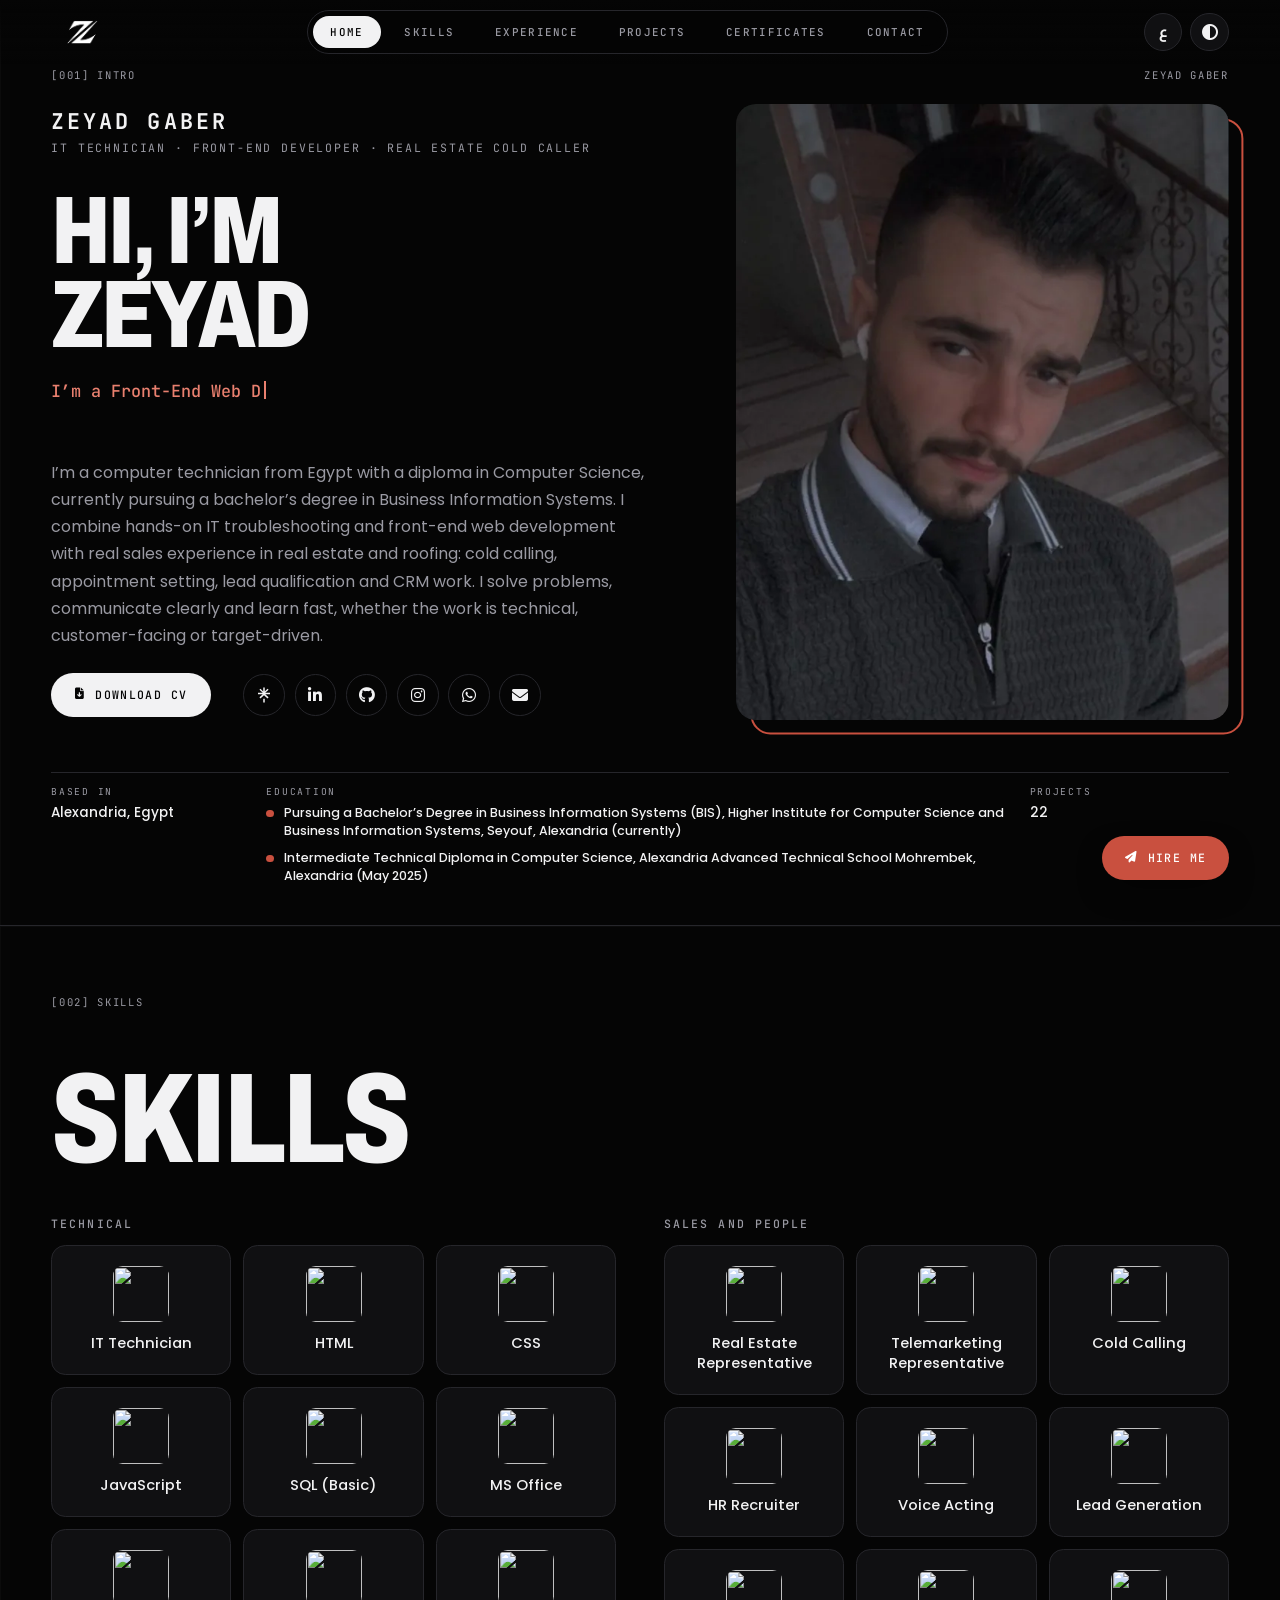
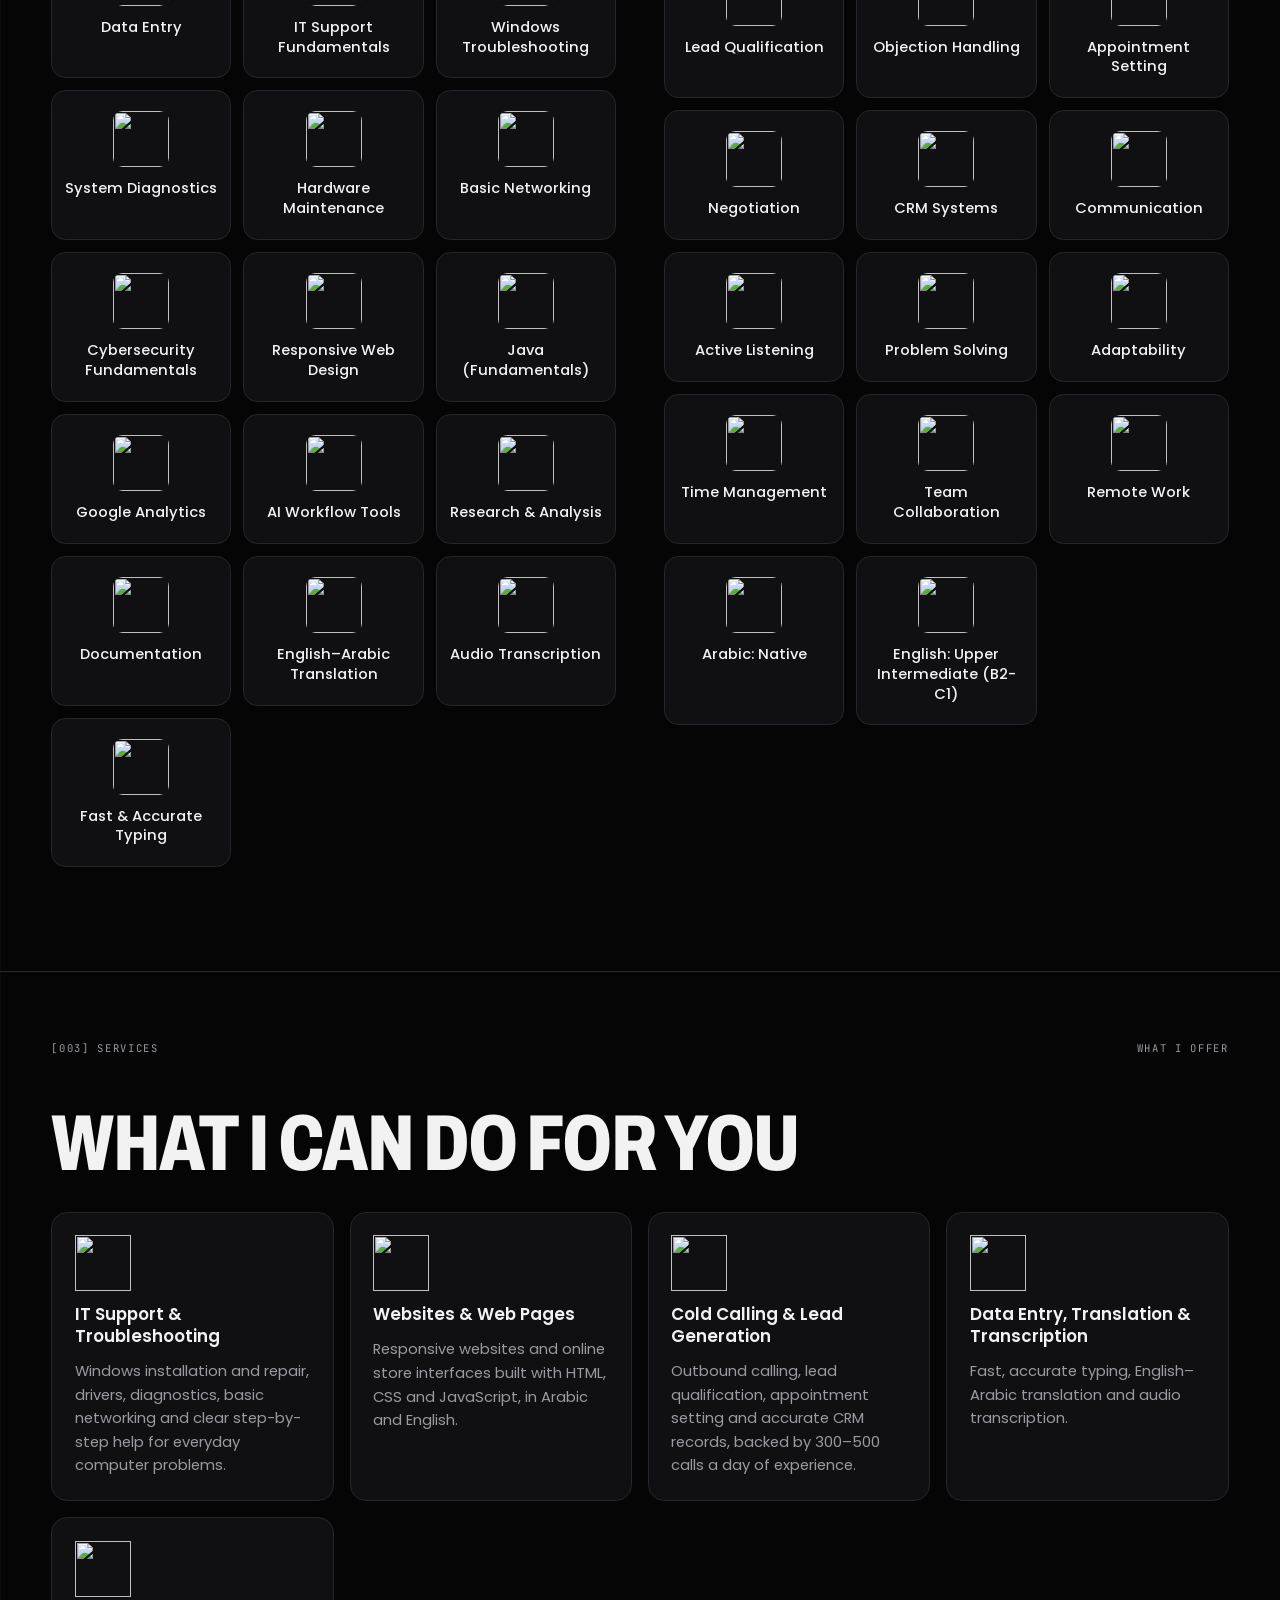
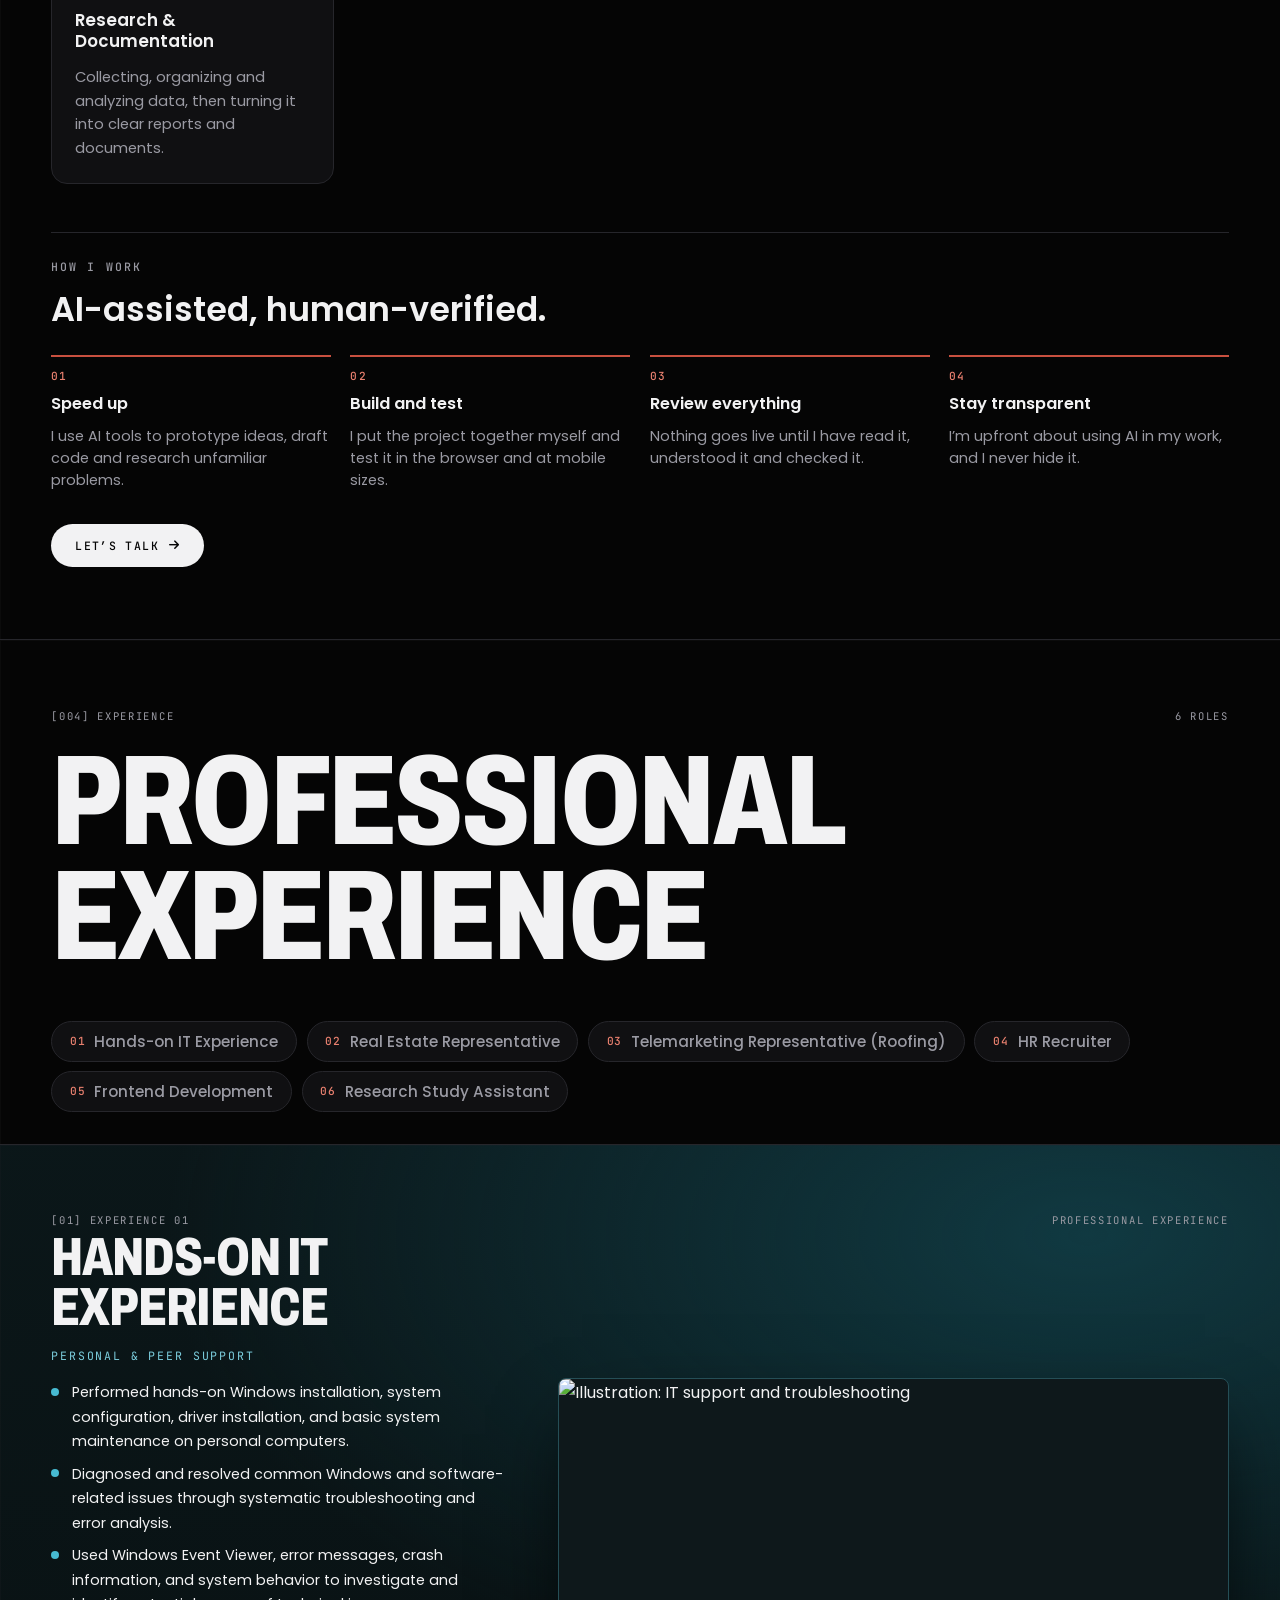
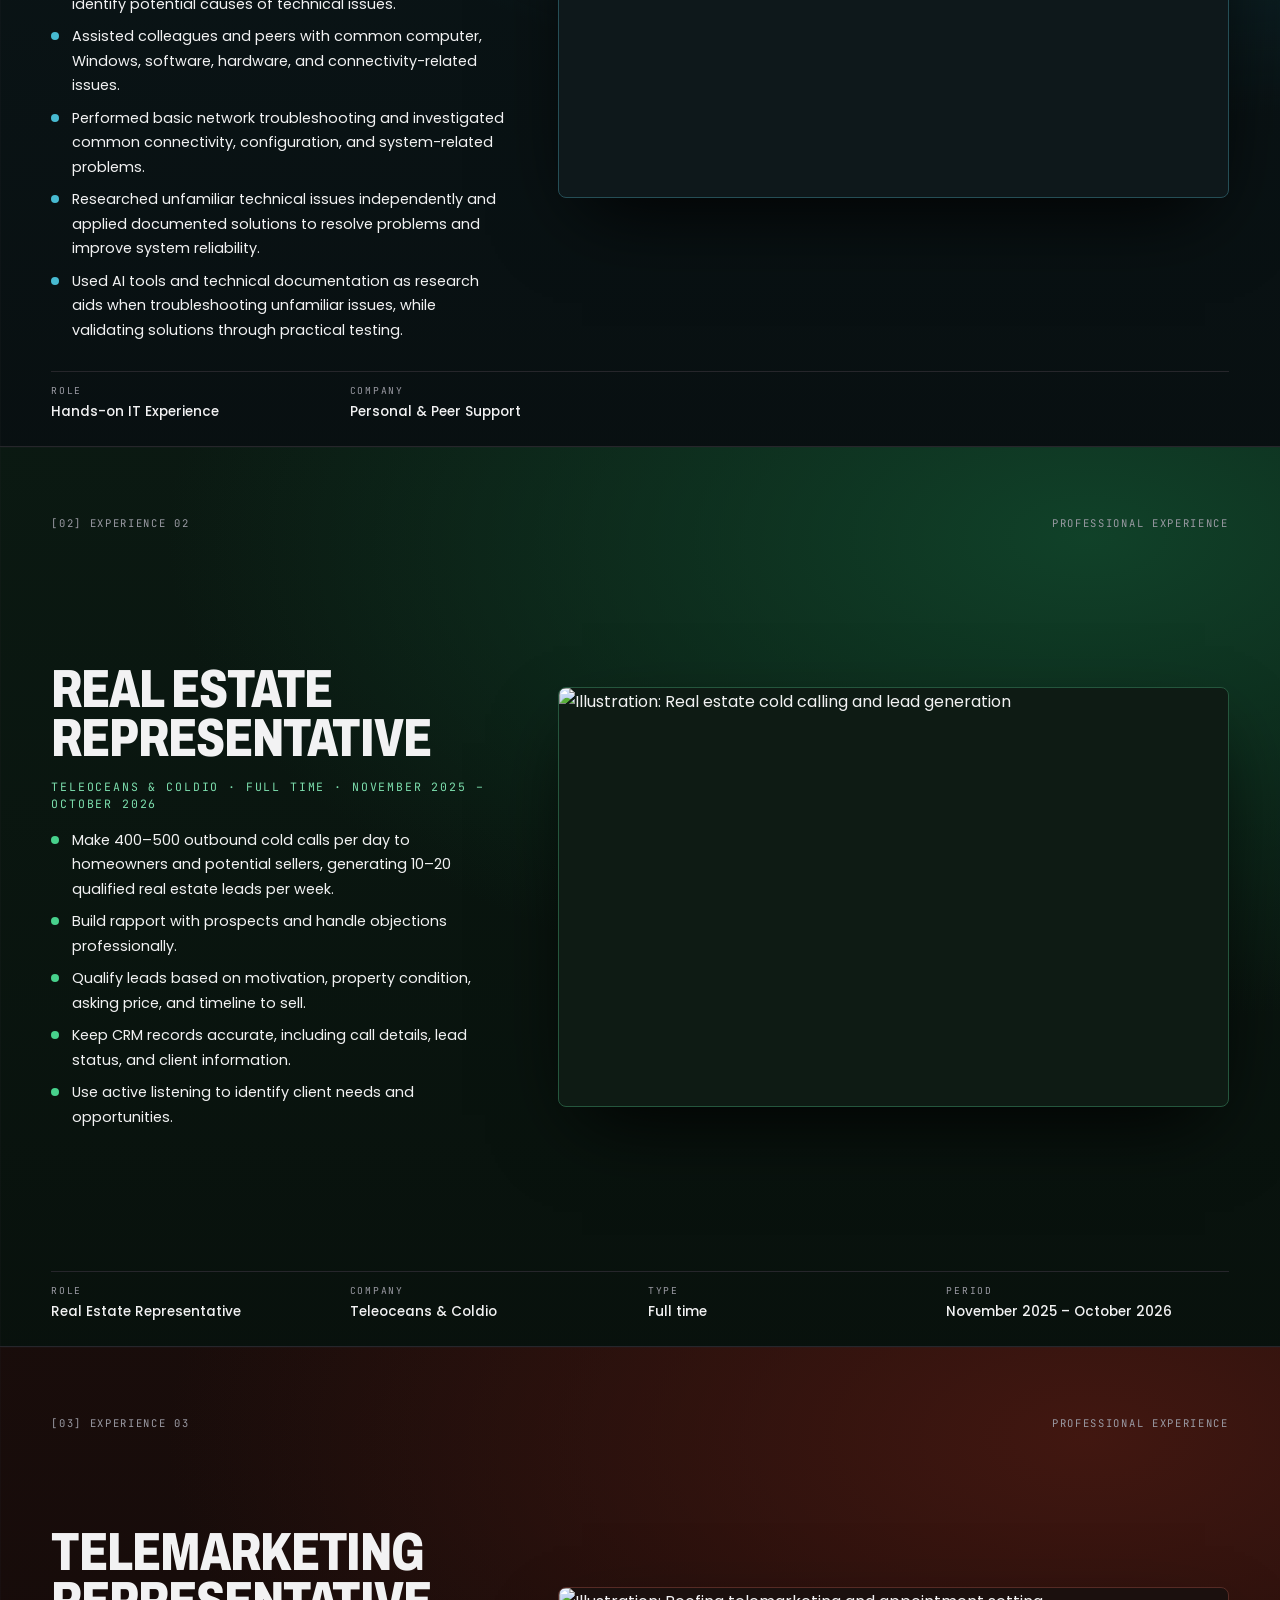
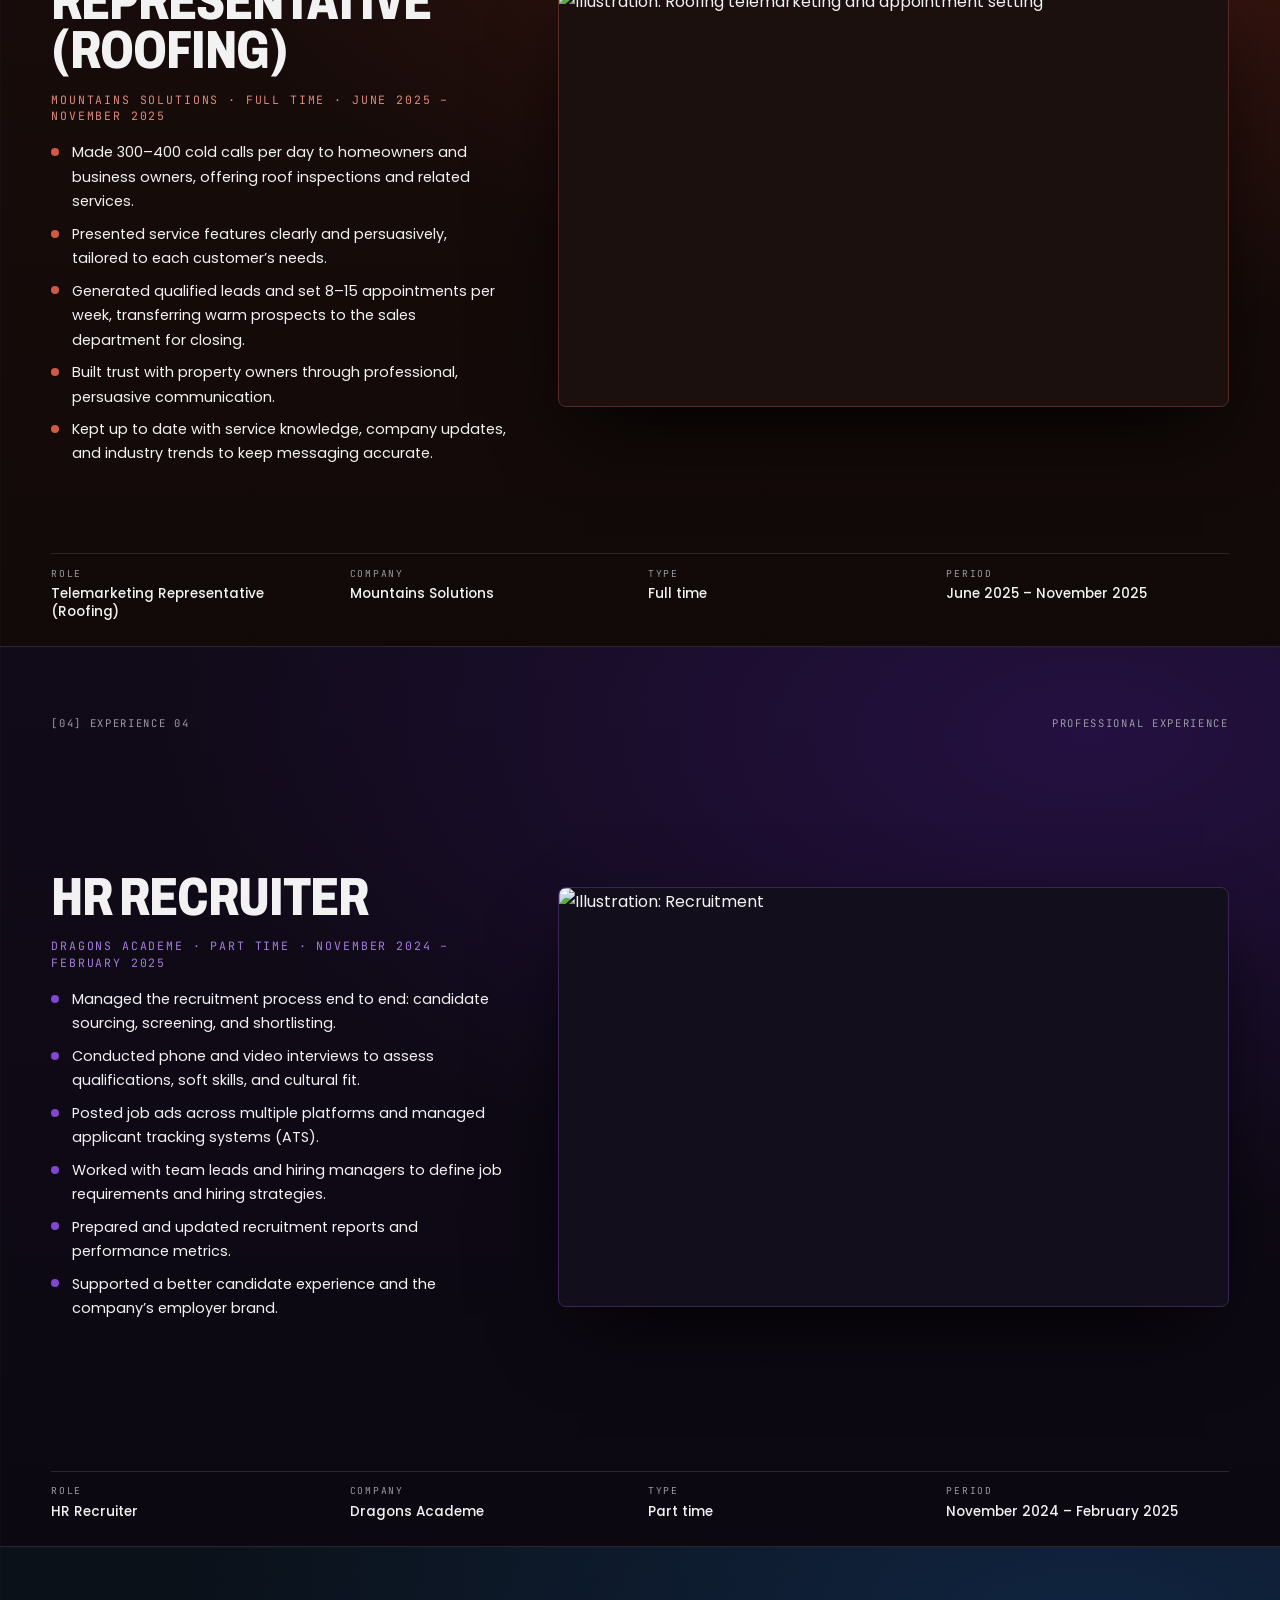
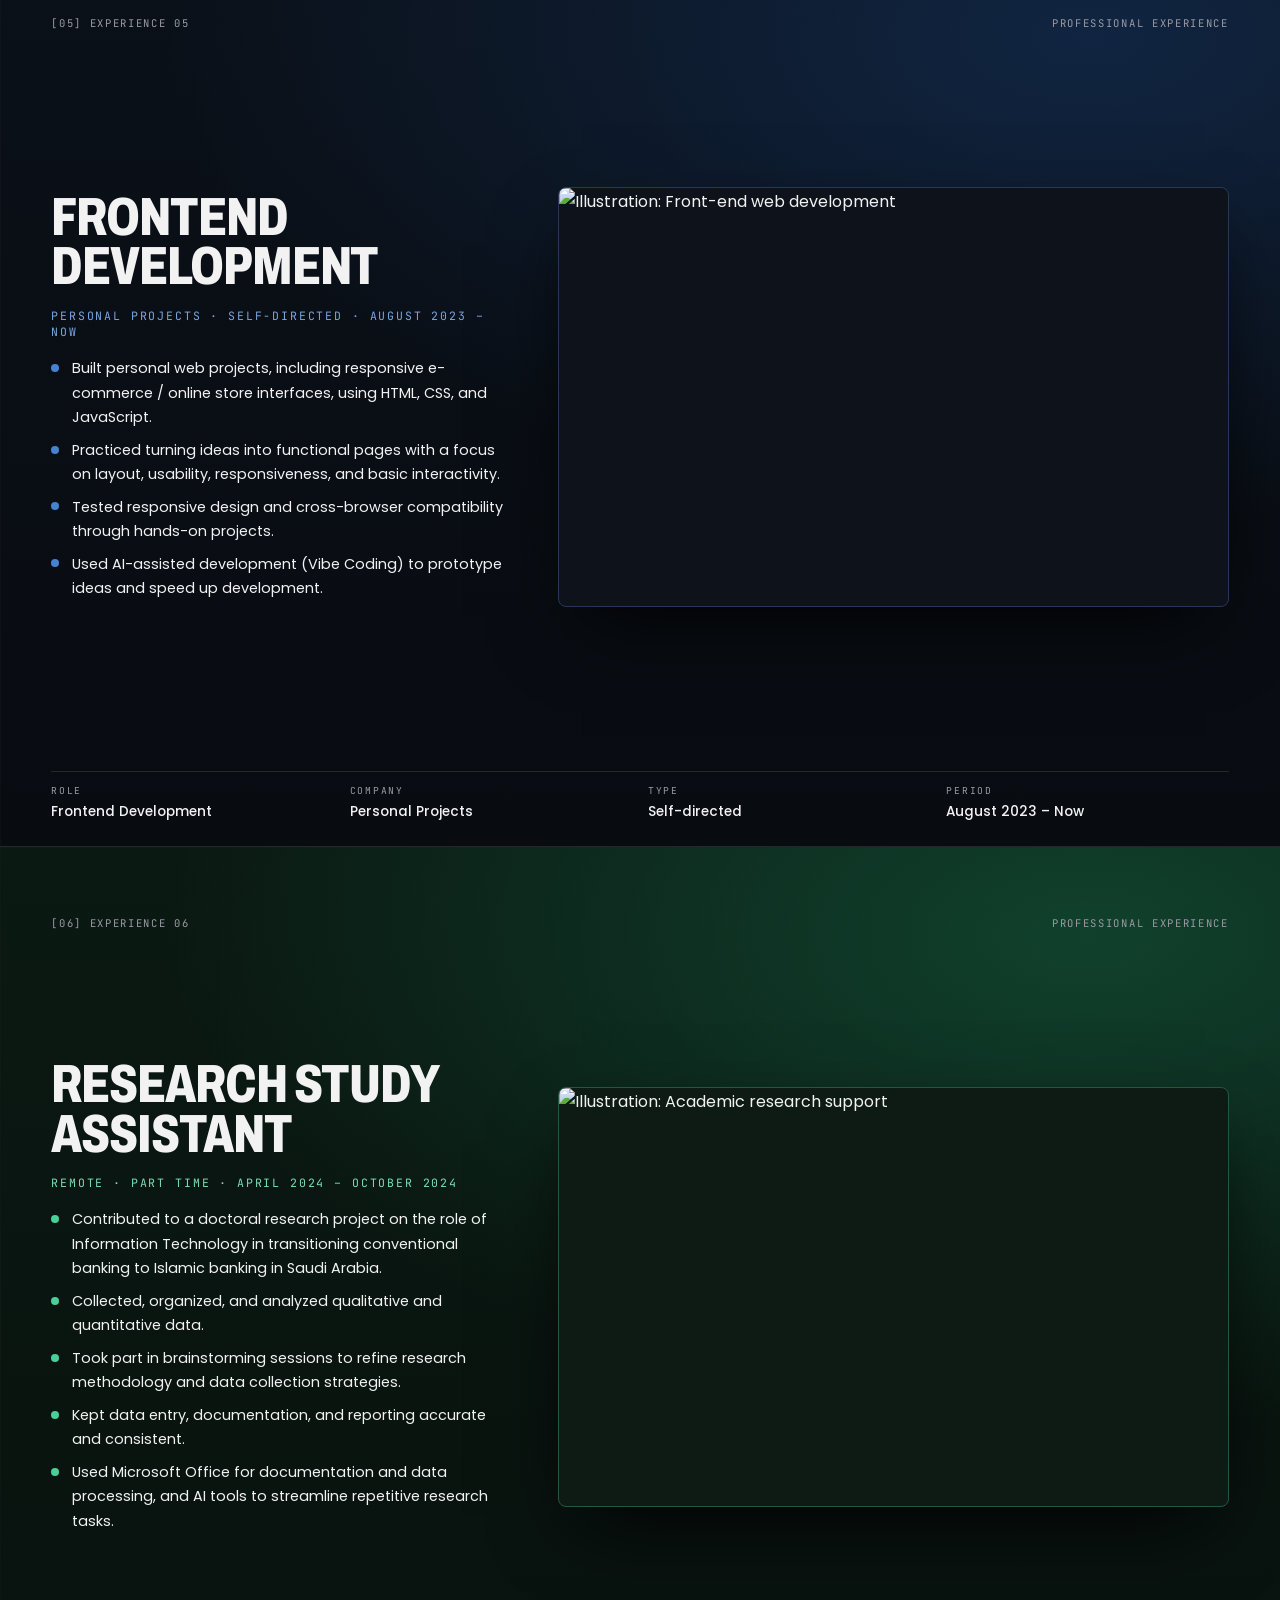
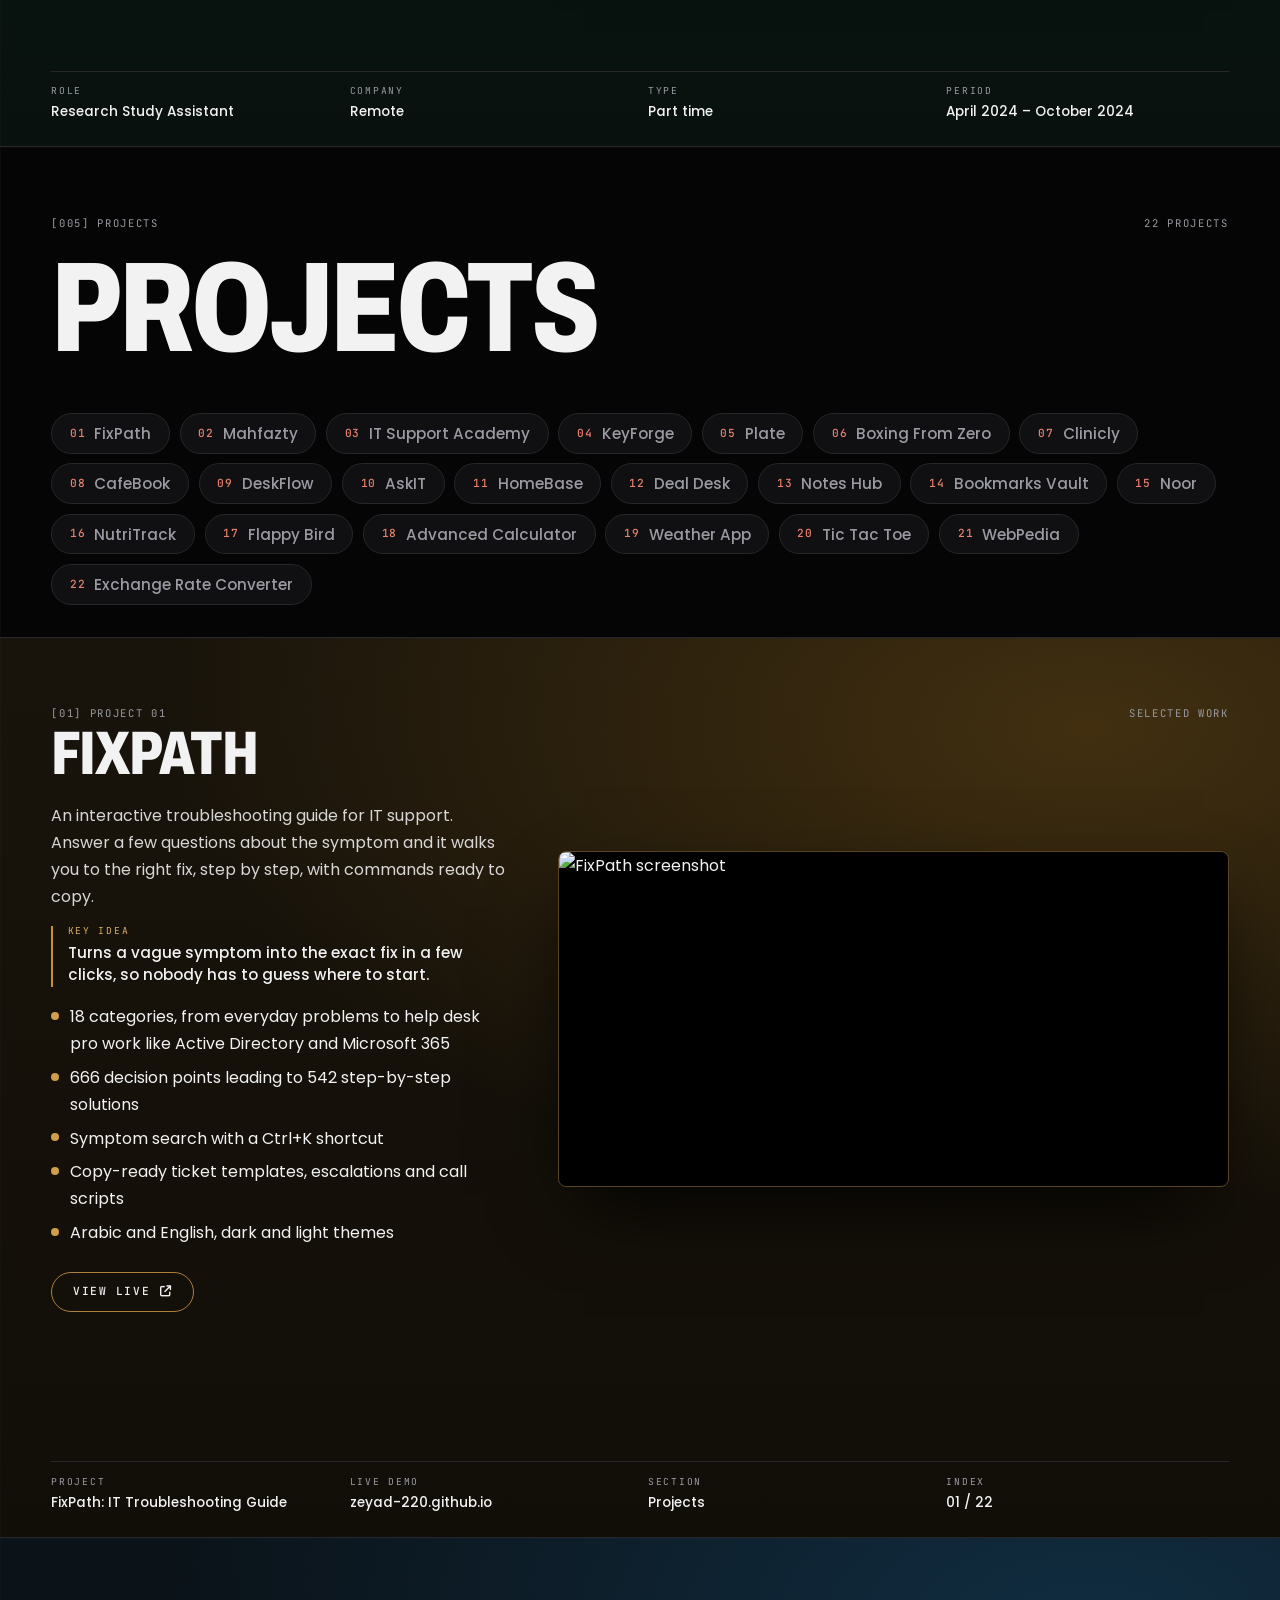
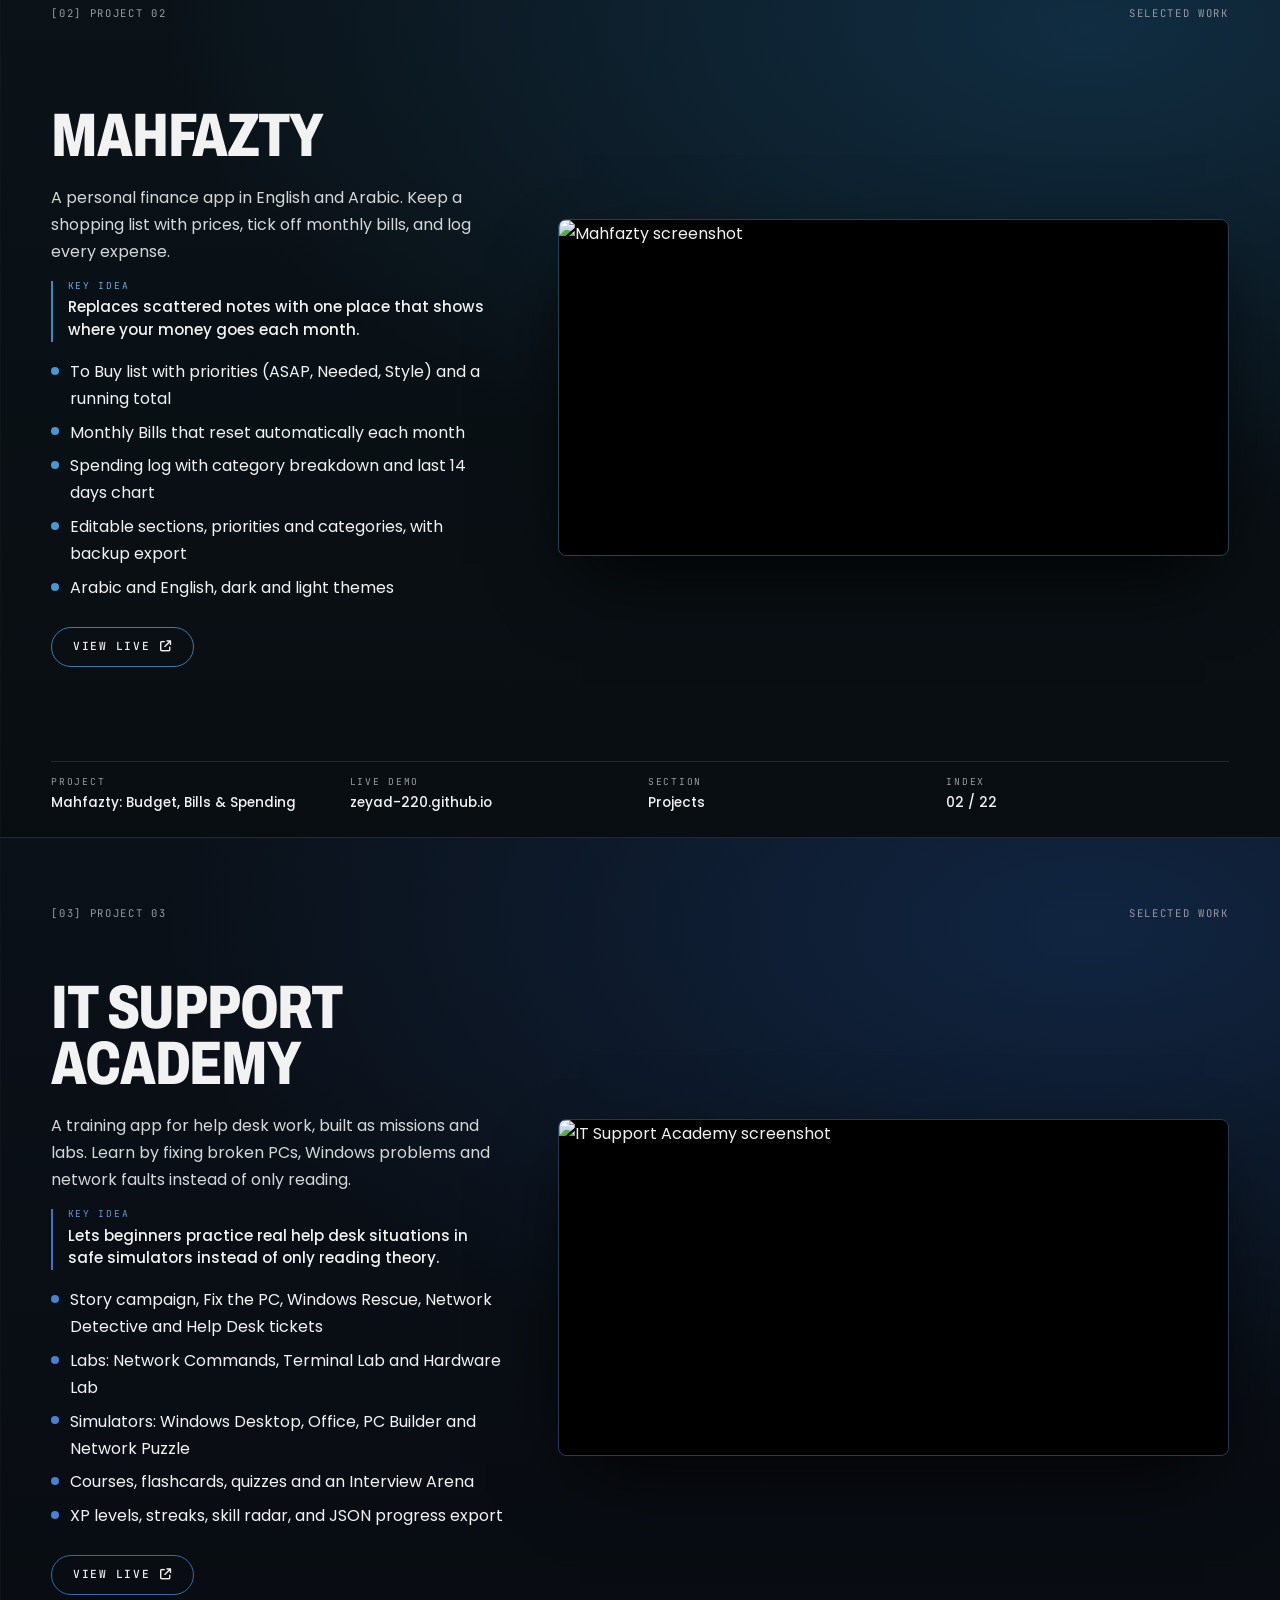
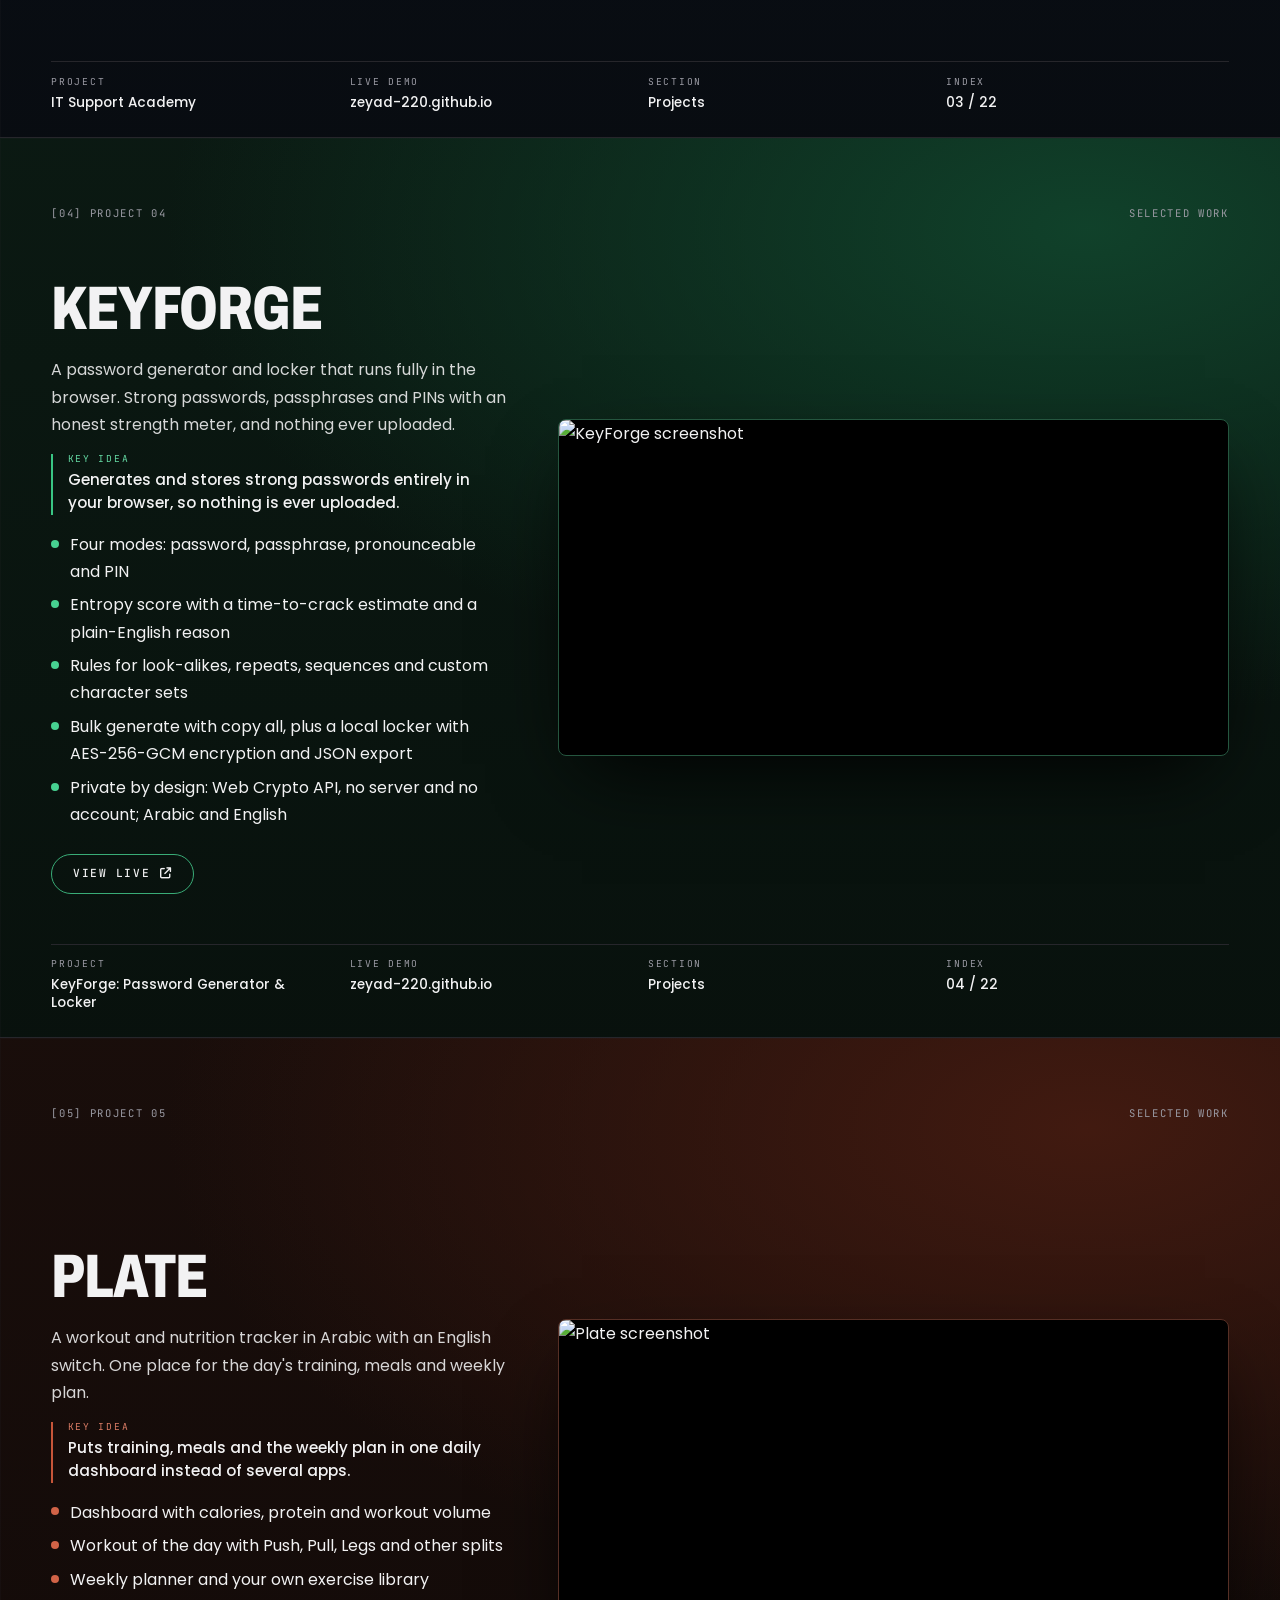
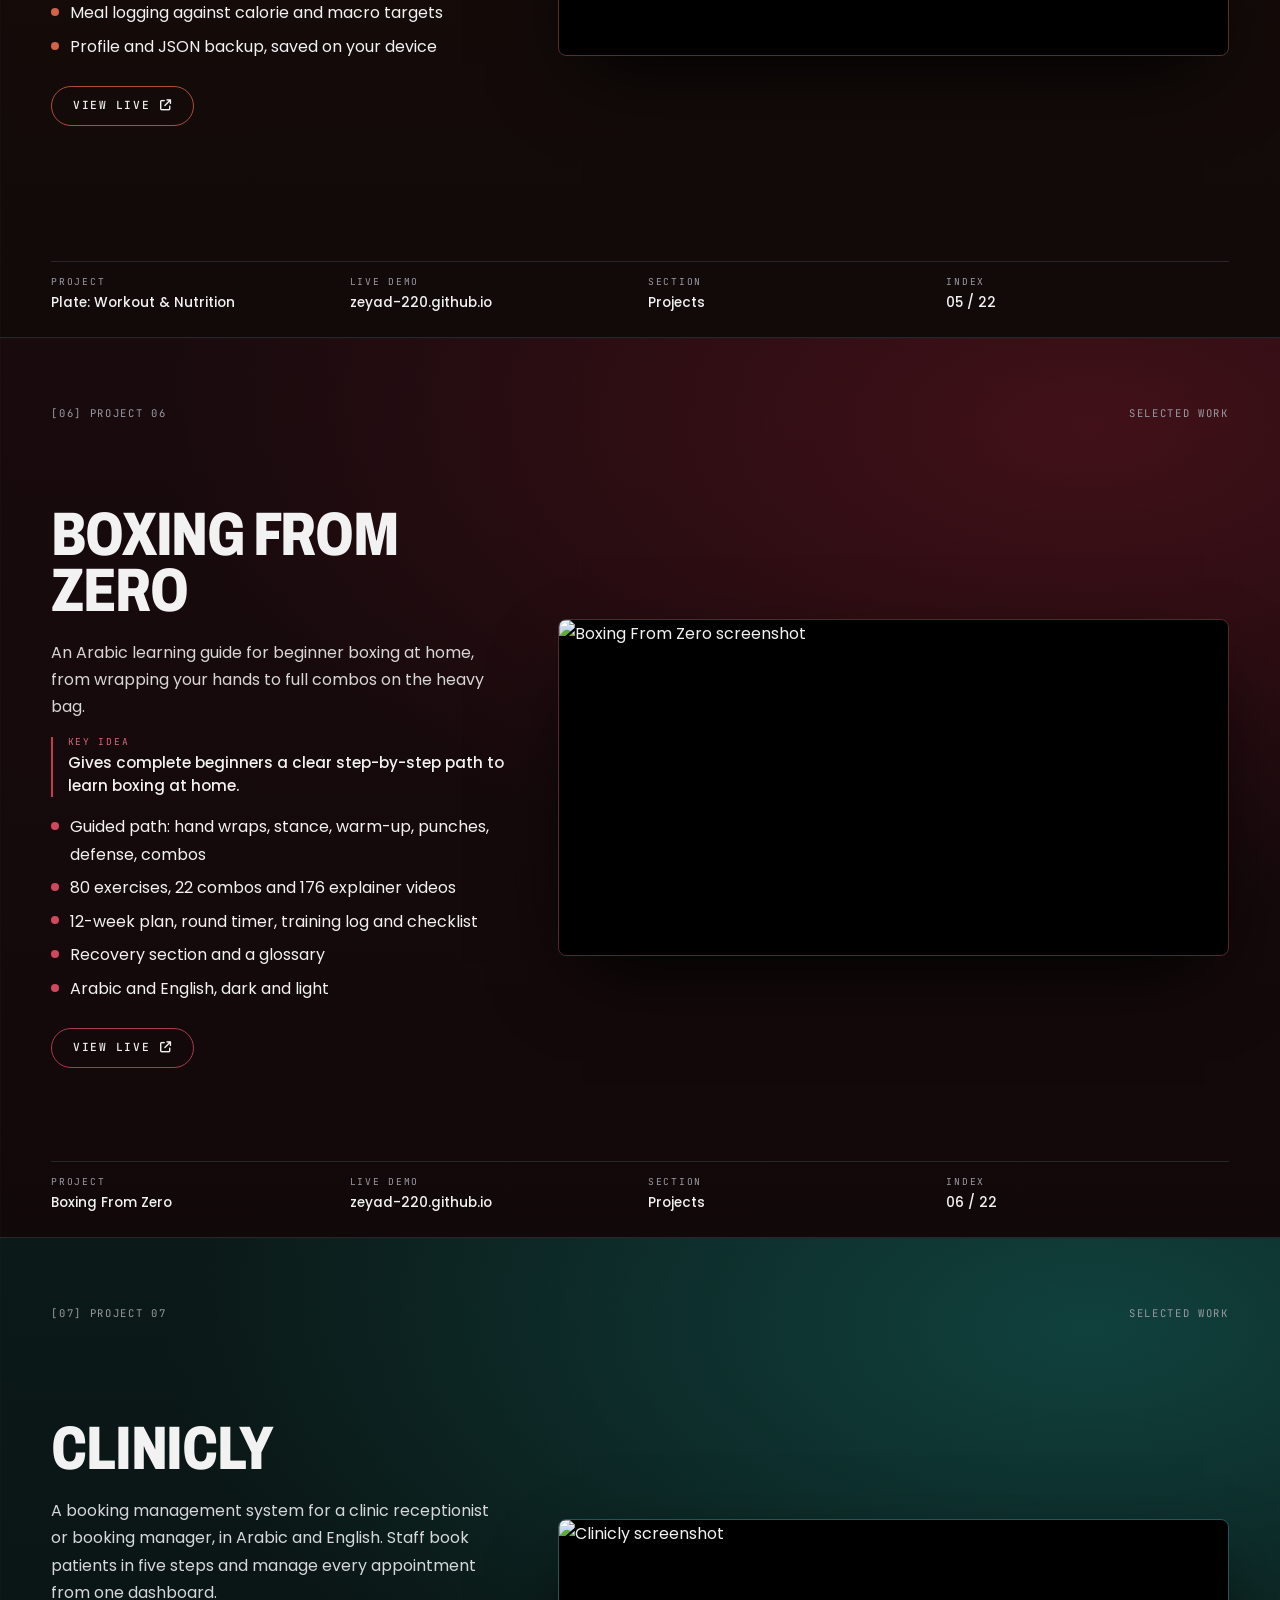
==== index.html @ 860dc95c "Add files via upload" ====
<!DOCTYPE html>
<html lang="en" data-theme="dark">
<head>
<meta charset="UTF-8">
<meta name="viewport" content="width=device-width, initial-scale=1.0">
<title>Zeyad Gaber – IT Technician · Front-End Developer · Real Estate Cold Caller</title>
<meta name="description" content="Portfolio of Zeyad Gaber: IT technician, front-end developer and real estate cold caller from Egypt.">
<link rel="canonical" href="https://zeyad-220.github.io/MyPortfolio/">
<meta property="og:type" content="website">
<meta property="og:site_name" content="Zeyad Gaber">
<meta property="og:url" content="https://zeyad-220.github.io/MyPortfolio/">
<meta property="og:title" content="Zeyad Gaber – IT Technician · Front-End Developer · Real Estate Cold Caller">
<meta property="og:description" content="22 live projects, hands-on IT support experience and 19 certificates. Based in Alexandria, Egypt. Open to work.">
<meta property="og:image" content="https://zeyad-220.github.io/MyPortfolio/og-image.jpg">
<meta property="og:image:width" content="1200">
<meta property="og:image:height" content="630">
<meta property="og:image:alt" content="Zeyad Gaber – IT Technician, Front-End Developer, Real Estate Cold Caller">
<meta name="twitter:card" content="summary_large_image">
<meta name="twitter:title" content="Zeyad Gaber – IT Technician · Front-End Developer · Real Estate Cold Caller">
<meta name="twitter:description" content="22 live projects, hands-on IT support experience and 19 certificates. Based in Alexandria, Egypt.">
<meta name="twitter:image" content="https://zeyad-220.github.io/MyPortfolio/og-image.jpg">
<link rel="icon" href="dark.png">
<link rel="preconnect" href="https://fonts.googleapis.com">
<link rel="preconnect" href="https://fonts.gstatic.com" crossorigin>
<link href="https://fonts.googleapis.com/css2?family=Archivo:wdth,wght@62..125,400..900&family=Cairo:wght@400;500;600;700;800&family=JetBrains+Mono:wght@400;500&family=Poppins:wght@400;500;600;700&display=swap" rel="stylesheet">
<link rel="stylesheet" href="https://cdnjs.cloudflare.com/ajax/libs/font-awesome/6.5.2/css/all.min.css">
<link rel="stylesheet" href="style.css">
<script>try{var t=localStorage.getItem('theme');if(t)document.documentElement.dataset.theme=t;if(localStorage.getItem('lang')==='ar'){document.documentElement.lang='ar';document.documentElement.dir='rtl'}}catch(e){}</script>
</head>
<body>
<header class="bar">
  <a href="#home" class="brand" aria-label="Zeyad Gaber, back to top"><img class="logo logo-dark" src="dark.png" alt=""><img class="logo logo-light" src="light.png" alt=""></a>
  <nav id="nav" aria-label="Main">
    <a href="#home">Home</a>
    <a href="#skills">Skills</a>
    <a href="#experience" data-group="exp">Experience</a>
    <a href="#projects" data-group="project">Projects</a>
    <a href="#certificates">Certificates</a>
    <a href="#contact">Contact</a>
  </nav>
  <div class="tools">
    <button id="lang" class="icon-btn lang-btn" type="button" aria-label="Switch language to Arabic" lang="ar"><span>ع</span></button>
    <button id="theme" class="icon-btn" type="button" aria-label="Switch between dark and light theme"><i class="fas fa-circle-half-stroke" aria-hidden="true"></i></button>
    <button id="menu" class="icon-btn menu-btn" type="button" aria-label="Open menu" aria-expanded="false" aria-controls="nav"><i class="fas fa-bars" aria-hidden="true"></i></button>
  </div>
</header>
<main>
<section id="home" class="cover">
  <div class="tl"><span>[001] INTRO</span><span>ZEYAD GABER</span></div>
  <div class="intro-grid">
    <div class="cover-name"><strong>ZEYAD GABER</strong><span>IT TECHNICIAN · FRONT-END DEVELOPER · REAL ESTATE COLD CALLER</span></div>
    <figure class="cutout"><img class="p-dark" src="profile-dark.webp" alt="Portrait of Zeyad Gaber" width="880" height="1100"><span class="light-wrap"><img class="p-light-bg" src="profile-light.webp" aria-hidden="true"><img class="p-light" src="profile-light.webp" alt="Portrait of Zeyad Gaber" width="880" height="1100"></span></figure>
    <div class="intro-body">
      <h1>Hi, I’m<br>Zeyad</h1>
      <p class="typing">I’m a <span id="typing">IT Technician</span><span class="caret" aria-hidden="true"></span></p>
      <div class="about-text">
      <p class="bio">I’m a computer technician from Egypt with a diploma in Computer Science, currently pursuing a bachelor’s degree in Business Information Systems. I combine hands-on IT troubleshooting and front-end web development with real sales experience in real estate and roofing: cold calling, appointment setting, lead qualification and CRM work. I solve problems, communicate clearly and learn fast, whether the work is technical, customer-facing or target-driven.</p>
      <div class="actions">
        <a class="btn" href="Images/Zeyad Gaber.pdf" target="_blank" rel="noopener"><i class="fas fa-file-arrow-down" aria-hidden="true"></i> Download CV</a>
        <ul class="social">
        <li><a href="https://linktr.ee/Zeyad220" target="_blank" rel="noopener" aria-label="Linktree"><svg viewBox="0 0 24 24" width="18" height="18" fill="currentColor" aria-hidden="true"><path d="M11 2h2v5.2l3.7-3.7 1.4 1.4L13.6 9H20v2h-6.4l4.5 4.1-1.4 1.4L12 12.2l-4.7 4.3-1.4-1.4L10.4 11H4V9h6.4L5.9 4.9l1.4-1.4L11 7.2zM11 17h2v5h-2z"/></svg></a></li>
        <li><a href="https://www.linkedin.com/in/zeyad-gaber-it/" target="_blank" rel="noopener" aria-label="LinkedIn"><i class="fa-brands fa-linkedin-in" aria-hidden="true"></i></a></li>
        <li><a href="https://github.com/zeyad-220" target="_blank" rel="noopener" aria-label="GitHub"><i class="fa-brands fa-github" aria-hidden="true"></i></a></li>
        <li><a href="https://www.instagram.com/callmezeyad_/" target="_blank" rel="noopener" aria-label="Instagram"><i class="fa-brands fa-instagram" aria-hidden="true"></i></a></li>
        <li><a href="https://wa.me/201061542681" target="_blank" rel="noopener" aria-label="WhatsApp"><i class="fa-brands fa-whatsapp" aria-hidden="true"></i></a></li>
        <li><a href="mailto:zeyadgaber222017@gmail.com" aria-label="Email"><i class="fas fa-envelope" aria-hidden="true"></i></a></li>
      </ul>
      </div>
    </div>
    </div>
  </div>
  <dl class="meta-row"><div><dt>Based in</dt><dd>Alexandria, Egypt</dd></div><div class="edu"><dt>Education</dt><dd><span>Pursuing a Bachelor’s Degree in Business Information Systems (BIS), Higher Institute for Computer Science and Business Information Systems, Seyouf, Alexandria (currently)</span><span>Intermediate Technical Diploma in Computer Science, Alexandria Advanced Technical School Mohrembek, Alexandria (May 2025)</span></dd></div><div><dt>Projects</dt><dd>22</dd></div></dl>
</section>
<section id="skills" class="skills-sec reveal">
  <div class="tl"><span>[002] SKILLS</span></div>
  <h2 class="big">Skills</h2>
  <div class="skill-groups"><div><h3>Technical</h3><ul class="skills"><li><img src="Images/Pics/it.webp" alt="" loading="lazy">IT Technician</li><li><img src="Images/Pics/html-icon.webp" alt="" loading="lazy">HTML</li><li><img src="Images/Pics/css-icon.webp" alt="" loading="lazy">CSS</li><li><img src="Images/Pics/js-icon.webp" alt="" loading="lazy">JavaScript</li><li><img src="Images/Pics/sql.webp" alt="" loading="lazy">SQL (Basic)</li><li><img src="Images/Pics/MS OFFICE.webp" alt="" loading="lazy">MS Office</li><li><img src="Images/Pics/Data-entry.webp" alt="" loading="lazy">Data Entry</li><li><img src="Images/Pics/gen/it-support.webp" alt="" loading="lazy">IT Support Fundamentals</li><li><img src="Images/Pics/gen/windows.webp" alt="" loading="lazy">Windows Troubleshooting</li><li><img src="Images/Pics/gen/diagnostics.webp" alt="" loading="lazy">System Diagnostics</li><li><img src="Images/Pics/gen/hardware.webp" alt="" loading="lazy">Hardware Maintenance</li><li><img src="Images/Pics/gen/networking.webp" alt="" loading="lazy">Basic Networking</li><li><img src="Images/Pics/gen/cyber.webp" alt="" loading="lazy">Cybersecurity Fundamentals</li><li><img src="Images/Pics/gen/responsive.webp" alt="" loading="lazy">Responsive Web Design</li><li><img src="Images/Pics/gen/java.webp" alt="" loading="lazy">Java (Fundamentals)</li><li><img src="Images/Pics/gen/analytics.webp" alt="" loading="lazy">Google Analytics</li><li><img src="Images/Pics/gen/ai.webp" alt="" loading="lazy">AI Workflow Tools</li><li><img src="Images/Pics/gen/research.webp" alt="" loading="lazy">Research &amp; Analysis</li><li><img src="Images/Pics/gen/docs.webp" alt="" loading="lazy">Documentation</li><li><img src="Images/Pics/gen/translation.webp" alt="" loading="lazy">English–Arabic Translation</li><li><img src="Images/Pics/gen/transcription.webp" alt="" loading="lazy">Audio Transcription</li><li><img src="Images/Pics/gen/typing.webp" alt="" loading="lazy">Fast &amp; Accurate Typing</li></ul></div><div><h3>Sales and people</h3><ul class="skills"><li><img src="Images/Pics/real-estate-cold-caller.webp" alt="" loading="lazy">Real Estate Representative</li><li><img src="Images/Pics/tele.webp" alt="" loading="lazy">Telemarketing Representative</li><li><img src="Images/Pics/cold.webp" alt="" loading="lazy">Cold Calling</li><li><img src="Images/Pics/hr.webp" alt="" loading="lazy">HR Recruiter</li><li><img src="Images/Pics/voice.webp" alt="" loading="lazy">Voice Acting</li><li><img src="Images/Pics/gen/target.webp" alt="" loading="lazy">Lead Generation</li><li><img src="Images/Pics/gen/funnel.webp" alt="" loading="lazy">Lead Qualification</li><li><img src="Images/Pics/gen/objection.webp" alt="" loading="lazy">Objection Handling</li><li><img src="Images/Pics/gen/calendar.webp" alt="" loading="lazy">Appointment Setting</li><li><img src="Images/Pics/gen/handshake.webp" alt="" loading="lazy">Negotiation</li><li><img src="Images/Pics/gen/crm.webp" alt="" loading="lazy">CRM Systems</li><li><img src="Images/Pics/gen/communication.webp" alt="" loading="lazy">Communication</li><li><img src="Images/Pics/gen/listening.webp" alt="" loading="lazy">Active Listening</li><li><img src="Images/Pics/gen/puzzle.webp" alt="" loading="lazy">Problem Solving</li><li><img src="Images/Pics/gen/adapt.webp" alt="" loading="lazy">Adaptability</li><li><img src="Images/Pics/gen/time.webp" alt="" loading="lazy">Time Management</li><li><img src="Images/Pics/gen/team.webp" alt="" loading="lazy">Team Collaboration</li><li><img src="Images/Pics/gen/remote.webp" alt="" loading="lazy">Remote Work</li><li><img src="Images/Pics/gen/arabic.webp" alt="" loading="lazy">Arabic: Native</li><li><img src="Images/Pics/gen/english.webp" alt="" loading="lazy">English: Upper Intermediate (B2-C1)</li></ul></div></div>
</section>
<section id="services" class="services-sec reveal">
  <div class="tl"><span>[003] SERVICES</span><span>WHAT I OFFER</span></div>
  <h2 class="big">What I can do for you</h2>
  <ul class="svc-grid">
    <li><img src="Images/Pics/gen/it-support.webp" alt="" loading="lazy" width="256" height="256"><h3>IT Support &amp; Troubleshooting</h3><p>Windows installation and repair, drivers, diagnostics, basic networking and clear step-by-step help for everyday computer problems.</p></li>
    <li><img src="Images/Pics/gen/responsive.webp" alt="" loading="lazy" width="256" height="256"><h3>Websites &amp; Web Pages</h3><p>Responsive websites and online store interfaces built with HTML, CSS and JavaScript, in Arabic and English.</p></li>
    <li><img src="Images/Pics/gen/target.webp" alt="" loading="lazy" width="256" height="256"><h3>Cold Calling &amp; Lead Generation</h3><p>Outbound calling, lead qualification, appointment setting and accurate CRM records, backed by 300–500 calls a day of experience.</p></li>
    <li><img src="Images/Pics/gen/translation.webp" alt="" loading="lazy" width="256" height="256"><h3>Data Entry, Translation &amp; Transcription</h3><p>Fast, accurate typing, English–Arabic translation and audio transcription.</p></li>
    <li><img src="Images/Pics/gen/research.webp" alt="" loading="lazy" width="256" height="256"><h3>Research &amp; Documentation</h3><p>Collecting, organizing and analyzing data, then turning it into clear reports and documents.</p></li>
  </ul>
  <div class="how">
    <h3>How I work</h3>
    <p class="how-lead">AI-assisted, human-verified.</p>
    <ul class="how-steps">
      <li><b>01</b><strong>Speed up</strong><span>I use AI tools to prototype ideas, draft code and research unfamiliar problems.</span></li>
      <li><b>02</b><strong>Build and test</strong><span>I put the project together myself and test it in the browser and at mobile sizes.</span></li>
      <li><b>03</b><strong>Review everything</strong><span>Nothing goes live until I have read it, understood it and checked it.</span></li>
      <li><b>04</b><strong>Stay transparent</strong><span>I’m upfront about using AI in my work, and I never hide it.</span></li>
    </ul>
    <a class="btn svc-cta" href="#contact">Let’s talk <i class="fas fa-arrow-right" aria-hidden="true"></i></a>
  </div>
</section>
<section id="experience" class="exp-intro reveal"><div class="tl"><span>[004] EXPERIENCE</span><span>6 ROLES</span></div><h2 class="big">Professional Experience</h2>  <ul class="jchips">
      <li><a class="jchip" style="--i:0" href="#e01"><b>01</b>Hands-on IT Experience</a></li>
      <li><a class="jchip" style="--i:1" href="#e02"><b>02</b>Real Estate Representative</a></li>
      <li><a class="jchip" style="--i:2" href="#e03"><b>03</b>Telemarketing Representative (Roofing)</a></li>
      <li><a class="jchip" style="--i:3" href="#e04"><b>04</b>HR Recruiter</a></li>
      <li><a class="jchip" style="--i:4" href="#e05"><b>05</b>Frontend Development</a></li>
      <li><a class="jchip" style="--i:5" href="#e06"><b>06</b>Research Study Assistant</a></li>
    </ul>
  <div class="jdrop"><button type="button" class="jbtn" aria-expanded="false"><i class="jarr">&#8595;</i><span>Jump to a role</span><svg class="chev" width="14" height="14" viewBox="0 0 14 14" fill="none" stroke="currentColor" stroke-width="1.8" stroke-linecap="round" stroke-linejoin="round"><path d="M3 5l4 4 4-4"/></svg></button><ul class="jgrid"><li><a class="jtile" style="--i:0" href="#e01"><b>01</b><span>Hands-on IT Experience</span></a></li><li><a class="jtile" style="--i:1" href="#e02"><b>02</b><span>Real Estate Representative</span></a></li><li><a class="jtile" style="--i:2" href="#e03"><b>03</b><span>Telemarketing Representative (Roofing)</span></a></li><li><a class="jtile" style="--i:3" href="#e04"><b>04</b><span>HR Recruiter</span></a></li><li><a class="jtile" style="--i:4" href="#e05"><b>05</b><span>Frontend Development</span></a></li><li><a class="jtile" style="--i:5" href="#e06"><b>06</b><span>Research Study Assistant</span></a></li></ul></div>
</section>
<section class="project exp reveal" id="e01" style="--h:190">
  <div class="tl"><span>[01] EXPERIENCE 01</span><span>PROFESSIONAL EXPERIENCE</span></div>
  <div class="p-grid">
    <div class="p-copy">
      <h2>Hands-on IT Experience</h2>
      <p class="sub">Personal &amp; Peer Support</p>
      <ul class="bul"><li>Performed hands-on Windows installation, system configuration, driver installation, and basic system maintenance on personal computers.</li><li>Diagnosed and resolved common Windows and software-related issues through systematic troubleshooting and error analysis.</li><li>Used Windows Event Viewer, error messages, crash information, and system behavior to investigate and identify potential causes of technical issues.</li><li>Assisted colleagues and peers with common computer, Windows, software, hardware, and connectivity-related issues.</li><li>Performed basic network troubleshooting and investigated common connectivity, configuration, and system-related problems.</li><li>Researched unfamiliar technical issues independently and applied documented solutions to resolve problems and improve system reliability.</li><li>Used AI tools and technical documentation as research aids when troubleshooting unfamiliar issues, while validating solutions through practical testing.</li></ul>
    </div>
    <div class="shot"><img src="Images/Exp/it.webp" alt="Illustration: IT support and troubleshooting" loading="lazy"></div>
  </div>
  <dl class="meta-row"><div><dt>Role</dt><dd>Hands-on IT Experience</dd></div><div><dt>Company</dt><dd>Personal &amp; Peer Support</dd></div></dl>
</section>
<section class="project exp reveal" id="e02" style="--h:150">
  <div class="tl"><span>[02] EXPERIENCE 02</span><span>PROFESSIONAL EXPERIENCE</span></div>
  <div class="p-grid">
    <div class="p-copy">
      <h2>Real Estate Representative</h2>
      <p class="sub">Teleoceans &amp; Coldio · Full time · November 2025 – October 2026</p>
      <ul class="bul"><li>Make 400–500 outbound cold calls per day to homeowners and potential sellers, generating 10–20 qualified real estate leads per week.</li><li>Build rapport with prospects and handle objections professionally.</li><li>Qualify leads based on motivation, property condition, asking price, and timeline to sell.</li><li>Keep CRM records accurate, including call details, lead status, and client information.</li><li>Use active listening to identify client needs and opportunities.</li></ul>
    </div>
    <div class="shot"><img src="Images/Exp/realestate.webp" alt="Illustration: Real estate cold calling and lead generation" loading="lazy"></div>
  </div>
  <dl class="meta-row"><div><dt>Role</dt><dd>Real Estate Representative</dd></div><div><dt>Company</dt><dd>Teleoceans &amp; Coldio</dd></div><div><dt>Type</dt><dd>Full time</dd></div><div><dt>Period</dt><dd>November 2025 – October 2026</dd></div></dl>
</section>
<section class="project exp reveal" id="e03" style="--h:8">
  <div class="tl"><span>[03] EXPERIENCE 03</span><span>PROFESSIONAL EXPERIENCE</span></div>
  <div class="p-grid">
    <div class="p-copy">
      <h2>Telemarketing Representative (Roofing)</h2>
      <p class="sub">Mountains Solutions · Full time · June 2025 – November 2025</p>
      <ul class="bul"><li>Made 300–400 cold calls per day to homeowners and business owners, offering roof inspections and related services.</li><li>Presented service features clearly and persuasively, tailored to each customer’s needs.</li><li>Generated qualified leads and set 8–15 appointments per week, transferring warm prospects to the sales department for closing.</li><li>Built trust with property owners through professional, persuasive communication.</li><li>Kept up to date with service knowledge, company updates, and industry trends to keep messaging accurate.</li></ul>
    </div>
    <div class="shot"><img src="Images/Exp/roofing.webp" alt="Illustration: Roofing telemarketing and appointment setting" loading="lazy"></div>
  </div>
  <dl class="meta-row"><div><dt>Role</dt><dd>Telemarketing Representative (Roofing)</dd></div><div><dt>Company</dt><dd>Mountains Solutions</dd></div><div><dt>Type</dt><dd>Full time</dd></div><div><dt>Period</dt><dd>June 2025 – November 2025</dd></div></dl>
</section>
<section class="project exp reveal" id="e04" style="--h:265">
  <div class="tl"><span>[04] EXPERIENCE 04</span><span>PROFESSIONAL EXPERIENCE</span></div>
  <div class="p-grid">
    <div class="p-copy">
      <h2>HR Recruiter</h2>
      <p class="sub">Dragons Academe · Part time · November 2024 – February 2025</p>
      <ul class="bul"><li>Managed the recruitment process end to end: candidate sourcing, screening, and shortlisting.</li><li>Conducted phone and video interviews to assess qualifications, soft skills, and cultural fit.</li><li>Posted job ads across multiple platforms and managed applicant tracking systems (ATS).</li><li>Worked with team leads and hiring managers to define job requirements and hiring strategies.</li><li>Prepared and updated recruitment reports and performance metrics.</li><li>Supported a better candidate experience and the company’s employer brand.</li></ul>
    </div>
    <div class="shot"><img src="Images/Exp/hr.webp" alt="Illustration: Recruitment" loading="lazy"></div>
  </div>
  <dl class="meta-row"><div><dt>Role</dt><dd>HR Recruiter</dd></div><div><dt>Company</dt><dd>Dragons Academe</dd></div><div><dt>Type</dt><dd>Part time</dd></div><div><dt>Period</dt><dd>November 2024 – February 2025</dd></div></dl>
</section>
<section class="project exp reveal" id="e05" style="--h:215">
  <div class="tl"><span>[05] EXPERIENCE 05</span><span>PROFESSIONAL EXPERIENCE</span></div>
  <div class="p-grid">
    <div class="p-copy">
      <h2>Frontend Development</h2>
      <p class="sub">Personal Projects · Self-directed · August 2023 – Now</p>
      <ul class="bul"><li>Built personal web projects, including responsive e-commerce / online store interfaces, using HTML, CSS, and JavaScript.</li><li>Practiced turning ideas into functional pages with a focus on layout, usability, responsiveness, and basic interactivity.</li><li>Tested responsive design and cross-browser compatibility through hands-on projects.</li><li>Used AI-assisted development (Vibe Coding) to prototype ideas and speed up development.</li></ul>
    </div>
    <div class="shot"><img src="Images/Exp/frontend.webp" alt="Illustration: Front-end web development" loading="lazy"></div>
  </div>
  <dl class="meta-row"><div><dt>Role</dt><dd>Frontend Development</dd></div><div><dt>Company</dt><dd>Personal Projects</dd></div><div><dt>Type</dt><dd>Self-directed</dd></div><div><dt>Period</dt><dd>August 2023 – Now</dd></div></dl>
</section>
<section class="project exp reveal" id="e06" style="--h:155">
  <div class="tl"><span>[06] EXPERIENCE 06</span><span>PROFESSIONAL EXPERIENCE</span></div>
  <div class="p-grid">
    <div class="p-copy">
      <h2>Research Study Assistant</h2>
      <p class="sub">Remote · Part time · April 2024 – October 2024</p>
      <ul class="bul"><li>Contributed to a doctoral research project on the role of Information Technology in transitioning conventional banking to Islamic banking in Saudi Arabia.</li><li>Collected, organized, and analyzed qualitative and quantitative data.</li><li>Took part in brainstorming sessions to refine research methodology and data collection strategies.</li><li>Kept data entry, documentation, and reporting accurate and consistent.</li><li>Used Microsoft Office for documentation and data processing, and AI tools to streamline repetitive research tasks.</li></ul>
    </div>
    <div class="shot"><img src="Images/Exp/research.webp" alt="Illustration: Academic research support" loading="lazy"></div>
  </div>
  <dl class="meta-row"><div><dt>Role</dt><dd>Research Study Assistant</dd></div><div><dt>Company</dt><dd>Remote</dd></div><div><dt>Type</dt><dd>Part time</dd></div><div><dt>Period</dt><dd>April 2024 – October 2024</dd></div></dl>
</section>
<section id="projects" class="exp-intro reveal"><div class="tl"><span>[005] PROJECTS</span><span>22 PROJECTS</span></div><h2 class="big">Projects</h2>  <ul class="jchips">
      <li><a class="jchip" style="--i:0" href="#p01"><b>01</b>FixPath</a></li>
      <li><a class="jchip" style="--i:1" href="#p02"><b>02</b>Mahfazty</a></li>
      <li><a class="jchip" style="--i:2" href="#p03"><b>03</b>IT Support Academy</a></li>
      <li><a class="jchip" style="--i:3" href="#p04"><b>04</b>KeyForge</a></li>
      <li><a class="jchip" style="--i:4" href="#p05"><b>05</b>Plate</a></li>
      <li><a class="jchip" style="--i:5" href="#p06"><b>06</b>Boxing From Zero</a></li>
      <li><a class="jchip" style="--i:6" href="#p07"><b>07</b>Clinicly</a></li>
      <li><a class="jchip" style="--i:7" href="#p08"><b>08</b>CafeBook</a></li>
      <li><a class="jchip" style="--i:8" href="#p09"><b>09</b>DeskFlow</a></li>
      <li><a class="jchip" style="--i:9" href="#p10"><b>10</b>AskIT</a></li>
      <li><a class="jchip" style="--i:10" href="#p11"><b>11</b>HomeBase</a></li>
      <li><a class="jchip" style="--i:11" href="#p12"><b>12</b>Deal Desk</a></li>
      <li><a class="jchip" style="--i:12" href="#p13"><b>13</b>Notes Hub</a></li>
      <li><a class="jchip" style="--i:13" href="#p14"><b>14</b>Bookmarks Vault</a></li>
      <li><a class="jchip" style="--i:14" href="#p15"><b>15</b>Noor</a></li>
      <li><a class="jchip" style="--i:15" href="#p16"><b>16</b>NutriTrack</a></li>
      <li><a class="jchip" style="--i:16" href="#p17"><b>17</b>Flappy Bird</a></li>
      <li><a class="jchip" style="--i:17" href="#p18"><b>18</b>Advanced Calculator</a></li>
      <li><a class="jchip" style="--i:18" href="#p19"><b>19</b>Weather App</a></li>
      <li><a class="jchip" style="--i:19" href="#p20"><b>20</b>Tic Tac Toe</a></li>
      <li><a class="jchip" style="--i:20" href="#p21"><b>21</b>WebPedia</a></li>
      <li><a class="jchip" style="--i:21" href="#p22"><b>22</b>Exchange Rate Converter</a></li>
    </ul>
  <div class="jdrop"><button type="button" class="jbtn" aria-expanded="false"><i class="jarr">&#8595;</i><span>Jump to a project</span><svg class="chev" width="14" height="14" viewBox="0 0 14 14" fill="none" stroke="currentColor" stroke-width="1.8" stroke-linecap="round" stroke-linejoin="round"><path d="M3 5l4 4 4-4"/></svg></button><ul class="jgrid"><li><a class="jtile" style="--i:0" href="#p01"><b>01</b><span>FixPath</span></a></li><li><a class="jtile" style="--i:1" href="#p02"><b>02</b><span>Mahfazty</span></a></li><li><a class="jtile" style="--i:2" href="#p03"><b>03</b><span>IT Support Academy</span></a></li><li><a class="jtile" style="--i:3" href="#p04"><b>04</b><span>KeyForge</span></a></li><li><a class="jtile" style="--i:4" href="#p05"><b>05</b><span>Plate</span></a></li><li><a class="jtile" style="--i:5" href="#p06"><b>06</b><span>Boxing From Zero</span></a></li><li><a class="jtile" style="--i:6" href="#p07"><b>07</b><span>Clinicly</span></a></li><li><a class="jtile" style="--i:7" href="#p08"><b>08</b><span>CafeBook</span></a></li><li><a class="jtile" style="--i:8" href="#p09"><b>09</b><span>DeskFlow</span></a></li><li><a class="jtile" style="--i:9" href="#p10"><b>10</b><span>AskIT</span></a></li><li><a class="jtile" style="--i:10" href="#p11"><b>11</b><span>HomeBase</span></a></li><li><a class="jtile" style="--i:11" href="#p12"><b>12</b><span>Deal Desk</span></a></li><li><a class="jtile" style="--i:12" href="#p13"><b>13</b><span>Notes Hub</span></a></li><li><a class="jtile" style="--i:13" href="#p14"><b>14</b><span>Bookmarks Vault</span></a></li><li><a class="jtile" style="--i:14" href="#p15"><b>15</b><span>Noor</span></a></li><li><a class="jtile" style="--i:15" href="#p16"><b>16</b><span>NutriTrack</span></a></li><li><a class="jtile" style="--i:16" href="#p17"><b>17</b><span>Flappy Bird</span></a></li><li><a class="jtile" style="--i:17" href="#p18"><b>18</b><span>Advanced Calculator</span></a></li><li><a class="jtile" style="--i:18" href="#p19"><b>19</b><span>Weather App</span></a></li><li><a class="jtile" style="--i:19" href="#p20"><b>20</b><span>Tic Tac Toe</span></a></li><li><a class="jtile" style="--i:20" href="#p21"><b>21</b><span>WebPedia</span></a></li><li><a class="jtile" style="--i:21" href="#p22"><b>22</b><span>Exchange Rate Converter</span></a></li></ul></div>
</section>
<section class="project reveal" id="p01" style="--h:38">
  <div class="tl"><span>[01] PROJECT 01</span><span>SELECTED WORK</span></div>
  <div class="p-grid">
    <div class="p-copy">
      <h2>FixPath</h2>
      <p class="p-desc">An interactive troubleshooting guide for IT support. Answer a few questions about the symptom and it walks you to the right fix, step by step, with commands ready to copy.</p><p class="p-key"><b>Key idea</b>Turns a vague symptom into the exact fix in a few clicks, so nobody has to guess where to start.</p><ul class="p-feat"><li>18 categories, from everyday problems to help desk pro work like Active Directory and Microsoft 365</li><li>666 decision points leading to 542 step-by-step solutions</li><li>Symptom search with a Ctrl+K shortcut</li><li>Copy-ready ticket templates, escalations and call scripts</li><li>Arabic and English, dark and light themes</li></ul>
      <a class="open" href="https://zeyad-220.github.io/Fix-Path/" target="_blank" rel="noopener">View live <i class="fas fa-arrow-up-right-from-square" aria-hidden="true"></i></a>
    </div>
    <a class="shot" href="https://zeyad-220.github.io/Fix-Path/" target="_blank" rel="noopener" aria-label="Open FixPath"><img src="Images/projects/FixPath.webp" alt="FixPath screenshot" loading="lazy"></a>
  </div>
  <dl class="meta-row"><div><dt>Project</dt><dd>FixPath: IT Troubleshooting Guide</dd></div><div><dt>Live demo</dt><dd>zeyad-220.github.io</dd></div><div><dt>Section</dt><dd>Projects</dd></div><div><dt>Index</dt><dd>01 / 22</dd></div></dl>
</section>
<section class="project reveal" id="p02" style="--h:205">
  <div class="tl"><span>[02] PROJECT 02</span><span>SELECTED WORK</span></div>
  <div class="p-grid">
    <div class="p-copy">
      <h2>Mahfazty</h2>
      <p class="p-desc">A personal finance app in English and Arabic. Keep a shopping list with prices, tick off monthly bills, and log every expense.</p><p class="p-key"><b>Key idea</b>Replaces scattered notes with one place that shows where your money goes each month.</p><ul class="p-feat"><li>To Buy list with priorities (ASAP, Needed, Style) and a running total</li><li>Monthly Bills that reset automatically each month</li><li>Spending log with category breakdown and last 14 days chart</li><li>Editable sections, priorities and categories, with backup export</li><li>Arabic and English, dark and light themes</li></ul>
      <a class="open" href="https://zeyad-220.github.io/Budget-Bills-SpendingTracker/" target="_blank" rel="noopener">View live <i class="fas fa-arrow-up-right-from-square" aria-hidden="true"></i></a>
    </div>
    <a class="shot" href="https://zeyad-220.github.io/Budget-Bills-SpendingTracker/" target="_blank" rel="noopener" aria-label="Open Mahfazty"><img src="Images/projects/Mahfazty-Budget.webp" alt="Mahfazty screenshot" loading="lazy"></a>
  </div>
  <dl class="meta-row"><div><dt>Project</dt><dd>Mahfazty: Budget, Bills &amp; Spending</dd></div><div><dt>Live demo</dt><dd>zeyad-220.github.io</dd></div><div><dt>Section</dt><dd>Projects</dd></div><div><dt>Index</dt><dd>02 / 22</dd></div></dl>
</section>
<section class="project reveal" id="p03" style="--h:215">
  <div class="tl"><span>[03] PROJECT 03</span><span>SELECTED WORK</span></div>
  <div class="p-grid">
    <div class="p-copy">
      <h2>IT Support Academy</h2>
      <p class="p-desc">A training app for help desk work, built as missions and labs. Learn by fixing broken PCs, Windows problems and network faults instead of only reading.</p><p class="p-key"><b>Key idea</b>Lets beginners practice real help desk situations in safe simulators instead of only reading theory.</p><ul class="p-feat"><li>Story campaign, Fix the PC, Windows Rescue, Network Detective and Help Desk tickets</li><li>Labs: Network Commands, Terminal Lab and Hardware Lab</li><li>Simulators: Windows Desktop, Office, PC Builder and Network Puzzle</li><li>Courses, flashcards, quizzes and an Interview Arena</li><li>XP levels, streaks, skill radar, and JSON progress export</li></ul>
      <a class="open" href="https://zeyad-220.github.io/IT-Learning/" target="_blank" rel="noopener">View live <i class="fas fa-arrow-up-right-from-square" aria-hidden="true"></i></a>
    </div>
    <a class="shot" href="https://zeyad-220.github.io/IT-Learning/" target="_blank" rel="noopener" aria-label="Open IT Support Academy"><img src="Images/projects/IT-Support-Academy.webp" alt="IT Support Academy screenshot" loading="lazy"></a>
  </div>
  <dl class="meta-row"><div><dt>Project</dt><dd>IT Support Academy</dd></div><div><dt>Live demo</dt><dd>zeyad-220.github.io</dd></div><div><dt>Section</dt><dd>Projects</dd></div><div><dt>Index</dt><dd>03 / 22</dd></div></dl>
</section>
<section class="project reveal" id="p04" style="--h:152">
  <div class="tl"><span>[04] PROJECT 04</span><span>SELECTED WORK</span></div>
  <div class="p-grid">
    <div class="p-copy">
      <h2>KeyForge</h2>
      <p class="p-desc">A password generator and locker that runs fully in the browser. Strong passwords, passphrases and PINs with an honest strength meter, and nothing ever uploaded.</p><p class="p-key"><b>Key idea</b>Generates and stores strong passwords entirely in your browser, so nothing is ever uploaded.</p><ul class="p-feat"><li>Four modes: password, passphrase, pronounceable and PIN</li><li>Entropy score with a time-to-crack estimate and a plain-English reason</li><li>Rules for look-alikes, repeats, sequences and custom character sets</li><li>Bulk generate with copy all, plus a local locker with AES-256-GCM encryption and JSON export</li><li>Private by design: Web Crypto API, no server and no account; Arabic and English</li></ul>
      <a class="open" href="https://zeyad-220.github.io/Key-Forge/" target="_blank" rel="noopener">View live <i class="fas fa-arrow-up-right-from-square" aria-hidden="true"></i></a>
    </div>
    <a class="shot" href="https://zeyad-220.github.io/Key-Forge/" target="_blank" rel="noopener" aria-label="Open KeyForge"><img src="Images/projects/KeyForge.webp" alt="KeyForge screenshot" loading="lazy"></a>
  </div>
  <dl class="meta-row"><div><dt>Project</dt><dd>KeyForge: Password Generator &amp; Locker</dd></div><div><dt>Live demo</dt><dd>zeyad-220.github.io</dd></div><div><dt>Section</dt><dd>Projects</dd></div><div><dt>Index</dt><dd>04 / 22</dd></div></dl>
</section>
<section class="project reveal" id="p05" style="--h:12">
  <div class="tl"><span>[05] PROJECT 05</span><span>SELECTED WORK</span></div>
  <div class="p-grid">
    <div class="p-copy">
      <h2>Plate</h2>
      <p class="p-desc">A workout and nutrition tracker in Arabic with an English switch. One place for the day's training, meals and weekly plan.</p><p class="p-key"><b>Key idea</b>Puts training, meals and the weekly plan in one daily dashboard instead of several apps.</p><ul class="p-feat"><li>Dashboard with calories, protein and workout volume</li><li>Workout of the day with Push, Pull, Legs and other splits</li><li>Weekly planner and your own exercise library</li><li>Meal logging against calorie and macro targets</li><li>Profile and JSON backup, saved on your device</li></ul>
      <a class="open" href="https://zeyad-220.github.io/Plate/" target="_blank" rel="noopener">View live <i class="fas fa-arrow-up-right-from-square" aria-hidden="true"></i></a>
    </div>
    <a class="shot" href="https://zeyad-220.github.io/Plate/" target="_blank" rel="noopener" aria-label="Open Plate"><img src="Images/projects/Plate.webp" alt="Plate screenshot" loading="lazy"></a>
  </div>
  <dl class="meta-row"><div><dt>Project</dt><dd>Plate: Workout &amp; Nutrition</dd></div><div><dt>Live demo</dt><dd>zeyad-220.github.io</dd></div><div><dt>Section</dt><dd>Projects</dd></div><div><dt>Index</dt><dd>05 / 22</dd></div></dl>
</section>
<section class="project reveal" id="p06" style="--h:350">
  <div class="tl"><span>[06] PROJECT 06</span><span>SELECTED WORK</span></div>
  <div class="p-grid">
    <div class="p-copy">
      <h2>Boxing From Zero</h2>
      <p class="p-desc">An Arabic learning guide for beginner boxing at home, from wrapping your hands to full combos on the heavy bag.</p><p class="p-key"><b>Key idea</b>Gives complete beginners a clear step-by-step path to learn boxing at home.</p><ul class="p-feat"><li>Guided path: hand wraps, stance, warm-up, punches, defense, combos</li><li>80 exercises, 22 combos and 176 explainer videos</li><li>12-week plan, round timer, training log and checklist</li><li>Recovery section and a glossary</li><li>Arabic and English, dark and light</li></ul>
      <a class="open" href="https://zeyad-220.github.io/BOXING-01/" target="_blank" rel="noopener">View live <i class="fas fa-arrow-up-right-from-square" aria-hidden="true"></i></a>
    </div>
    <a class="shot" href="https://zeyad-220.github.io/BOXING-01/" target="_blank" rel="noopener" aria-label="Open Boxing From Zero"><img src="Images/projects/Boxing-From-Zero.webp" alt="Boxing From Zero screenshot" loading="lazy"></a>
  </div>
  <dl class="meta-row"><div><dt>Project</dt><dd>Boxing From Zero<span class="ar-only"> (بوكسينج من الصفر)</span></dd></div><div><dt>Live demo</dt><dd>zeyad-220.github.io</dd></div><div><dt>Section</dt><dd>Projects</dd></div><div><dt>Index</dt><dd>06 / 22</dd></div></dl>
</section>
<section class="project reveal" id="p07" style="--h:175">
  <div class="tl"><span>[07] PROJECT 07</span><span>SELECTED WORK</span></div>
  <div class="p-grid">
    <div class="p-copy">
      <h2>Clinicly</h2>
      <p class="p-desc">A booking management system for a clinic receptionist or booking manager, in Arabic and English. Staff book patients in five steps and manage every appointment from one dashboard.</p><p class="p-key"><b>Key idea</b>Gives the receptionist one dashboard to book patients in five steps and see every appointment.</p><ul class="p-feat"><li>Book a patient by specialty, doctor, visit type, day and time slot</li><li>Set prices and visit durations per service</li><li>Dashboard with all bookings, a 7-day chart and search</li><li>Manage services, team, colors, clients and data</li><li>Export bookings to CSV</li></ul>
      <a class="open" href="https://zeyad-220.github.io/Clinicly/" target="_blank" rel="noopener">View live <i class="fas fa-arrow-up-right-from-square" aria-hidden="true"></i></a>
    </div>
    <a class="shot" href="https://zeyad-220.github.io/Clinicly/" target="_blank" rel="noopener" aria-label="Open Clinicly"><img src="Images/projects/Clinicly.webp" alt="Clinicly screenshot" loading="lazy"></a>
  </div>
  <dl class="meta-row"><div><dt>Project</dt><dd>Clinicly<span class="ar-only"> (العيادة)</span></dd></div><div><dt>Live demo</dt><dd>zeyad-220.github.io</dd></div><div><dt>Section</dt><dd>Projects</dd></div><div><dt>Index</dt><dd>07 / 22</dd></div></dl>
</section>
<section class="project reveal" id="p08" style="--h:25">
  <div class="tl"><span>[08] PROJECT 08</span><span>SELECTED WORK</span></div>
  <div class="p-grid">
    <div class="p-copy">
      <h2>CafeBook</h2>
      <p class="p-desc">A table booking manager for a cafe, in Arabic and English. The booking manager or server enters each reservation by session, party size and time, and runs every booking from an admin page.</p><p class="p-key"><b>Key idea</b>Gives the booking manager one admin page to take, track and confirm every table booking.</p><ul class="p-feat"><li>Log the session type: regular, work and study, birthday, business meeting</li><li>Record party size and seating area: indoor, terrace or quiet corner</li><li>Day and time slot picker with a calendar for later dates</li><li>Password-protected admin with a 7-day chart and search</li><li>Export bookings to CSV and send a confirmation to the guest</li></ul>
      <a class="open" href="https://zeyad-220.github.io/CafeBook/" target="_blank" rel="noopener">View live <i class="fas fa-arrow-up-right-from-square" aria-hidden="true"></i></a>
    </div>
    <a class="shot" href="https://zeyad-220.github.io/CafeBook/" target="_blank" rel="noopener" aria-label="Open CafeBook"><img src="Images/projects/CafeBook.webp" alt="CafeBook screenshot" loading="lazy"></a>
  </div>
  <dl class="meta-row"><div><dt>Project</dt><dd>CafeBook<span class="ar-only"> (الكافيه)</span></dd></div><div><dt>Live demo</dt><dd>zeyad-220.github.io</dd></div><div><dt>Section</dt><dd>Projects</dd></div><div><dt>Index</dt><dd>08 / 22</dd></div></dl>
</section>
<section class="project reveal" id="p09" style="--h:170">
  <div class="tl"><span>[09] PROJECT 09</span><span>SELECTED WORK</span></div>
  <div class="p-grid">
    <div class="p-copy">
      <h2>DeskFlow</h2>
      <p class="p-desc">A full help desk ticket tracker. Dashboard, ticket list, Kanban board, reports, a knowledge base and canned replies in one place.</p><p class="p-key"><b>Key idea</b>Keeps every ticket visible with SLA countdowns, so nothing slips past its deadline unnoticed.</p><ul class="p-feat"><li>Dashboard with live queue stats, SLA breaches and charts by status, priority and category</li><li>Ticket list with search, filters, tags, assignees and SLA countdowns</li><li>Drag-and-drop board to move tickets between statuses</li><li>Reports on resolution time and team workload, with export and print</li><li>152 knowledge articles and 134 canned replies; Arabic and English, dark mode</li></ul>
      <a class="open" href="https://zeyad-220.github.io/DeskFlow/" target="_blank" rel="noopener">View live <i class="fas fa-arrow-up-right-from-square" aria-hidden="true"></i></a>
    </div>
    <a class="shot" href="https://zeyad-220.github.io/DeskFlow/" target="_blank" rel="noopener" aria-label="Open DeskFlow"><img src="Images/projects/DeskFlow.webp" alt="DeskFlow screenshot" loading="lazy"></a>
  </div>
  <dl class="meta-row"><div><dt>Project</dt><dd>DeskFlow: Help Desk Ticket Tracker</dd></div><div><dt>Live demo</dt><dd>zeyad-220.github.io</dd></div><div><dt>Section</dt><dd>Projects</dd></div><div><dt>Index</dt><dd>09 / 22</dd></div></dl>
</section>
<section class="project reveal" id="p10" style="--h:158">
  <div class="tl"><span>[10] PROJECT 10</span><span>SELECTED WORK</span></div>
  <div class="p-grid">
    <div class="p-copy">
      <h2>AskIT</h2>
      <p class="p-desc">An IT support portal for employees. Report a problem in a minute and get a ticket number, a clear response time and quick fixes to try while you wait.</p><p class="p-key"><b>Key idea</b>Lets employees report a problem in a minute and try quick fixes while they wait for IT.</p><ul class="p-feat"><li>Three-step ticket form with categories, urgency levels and drag-and-drop attachments</li><li>Quick fixes and help articles that update as you type</li><li>My tickets with filters, search and a status timeline for every ticket</li><li>Help center with how-to articles, and notifications as tickets move</li><li>Arabic and English with full RTL, dark and light themes</li></ul>
      <a class="open" href="https://zeyad-220.github.io/ASK-IT/" target="_blank" rel="noopener">View live <i class="fas fa-arrow-up-right-from-square" aria-hidden="true"></i></a>
    </div>
    <a class="shot" href="https://zeyad-220.github.io/ASK-IT/" target="_blank" rel="noopener" aria-label="Open AskIT"><img src="Images/projects/AskIT.webp" alt="AskIT screenshot" loading="lazy"></a>
  </div>
  <dl class="meta-row"><div><dt>Project</dt><dd>AskIT: IT Support Portal</dd></div><div><dt>Live demo</dt><dd>zeyad-220.github.io</dd></div><div><dt>Section</dt><dd>Projects</dd></div><div><dt>Index</dt><dd>10 / 22</dd></div></dl>
</section>
<section class="project reveal" id="p11" style="--h:190">
  <div class="tl"><span>[11] PROJECT 11</span><span>SELECTED WORK</span></div>
  <div class="p-grid">
    <div class="p-copy">
      <h2>HomeBase</h2>
      <p class="p-desc">A personal start page that gathers the day in one place. The layout is made of widgets you can add, move and hide.</p><p class="p-key"><b>Key idea</b>Brings the day’s priorities, focus timer and quick notes into one customizable start page.</p><ul class="p-feat"><li>Today priorities, daily checklist and quick capture inbox</li><li>Focus timer with stopwatch and countdown</li><li>Quick access links to your own tools</li><li>Progress tracking and a weekly review</li><li>Mind &amp; Calm breathing exercises and brain-training games</li></ul>
      <a class="open" href="https://zeyad-220.github.io/HOMEBASE/" target="_blank" rel="noopener">View live <i class="fas fa-arrow-up-right-from-square" aria-hidden="true"></i></a>
    </div>
    <a class="shot" href="https://zeyad-220.github.io/HOMEBASE/" target="_blank" rel="noopener" aria-label="Open HomeBase"><img src="Images/projects/Homebase.webp" alt="HomeBase screenshot" loading="lazy"></a>
  </div>
  <dl class="meta-row"><div><dt>Project</dt><dd>HOMEBASE</dd></div><div><dt>Live demo</dt><dd>zeyad-220.github.io</dd></div><div><dt>Section</dt><dd>Projects</dd></div><div><dt>Index</dt><dd>11 / 22</dd></div></dl>
</section>
<section class="project reveal" id="p12" style="--h:18">
  <div class="tl"><span>[12] PROJECT 12</span><span>SELECTED WORK</span></div>
  <div class="p-grid">
    <div class="p-copy">
      <h2>Deal Desk</h2>
      <p class="p-desc">A lightweight CRM for real estate leads, built around cold calling work. Track every lead, see the pipeline, and never miss a follow-up.</p><p class="p-key"><b>Key idea</b>Makes sure no lead is forgotten by sorting follow-ups by urgency and flagging the overdue ones.</p><ul class="p-feat"><li>Overview with monthly target, pipeline chart and leads per day</li><li>Leads list with status, property type and condition</li><li>Follow-ups sorted by soonest, with overdue days</li><li>Offer calculator that applies value multipliers to a house value</li><li>Editable dropdowns, targets and sample data</li><li>Saved in this browser only. Backup and Restore as JSON to move it to another browser or device, plus a CSV export of leads</li></ul>
      <a class="open" href="https://zeyad-220.github.io/RealEstateCRM/" target="_blank" rel="noopener">View live <i class="fas fa-arrow-up-right-from-square" aria-hidden="true"></i></a>
    </div>
    <a class="shot" href="https://zeyad-220.github.io/RealEstateCRM/" target="_blank" rel="noopener" aria-label="Open Deal Desk"><img src="Images/projects/Deal-Desk-CRM.webp" alt="Deal Desk screenshot" loading="lazy"></a>
  </div>
  <dl class="meta-row"><div><dt>Project</dt><dd>Deal Desk (Real Estate CRM)</dd></div><div><dt>Live demo</dt><dd>zeyad-220.github.io</dd></div><div><dt>Section</dt><dd>Projects</dd></div><div><dt>Index</dt><dd>12 / 22</dd></div></dl>
</section>
<section class="project reveal" id="p13" style="--h:40">
  <div class="tl"><span>[13] PROJECT 13</span><span>SELECTED WORK</span></div>
  <div class="p-grid">
    <div class="p-copy">
      <h2>Notes Hub</h2>
      <p class="p-desc">One place for links, notes and to-dos, in Arabic with an English switch. Everything is saved in the browser.</p><p class="p-key"><b>Key idea</b>Keeps links, notes and to-dos in one searchable place instead of three different apps.</p><ul class="p-feat"><li>Three tabs: links, notes and to-dos</li><li>Link cards with a preview image and description</li><li>Categories, pinning and search</li><li>Due dates and reminders on tasks</li><li>Light and dark mode</li><li>Saved in this browser only. Export and Import as JSON to move it to another browser or device</li></ul>
      <a class="open" href="https://zeyad-220.github.io/Notes-links-Saver/" target="_blank" rel="noopener">View live <i class="fas fa-arrow-up-right-from-square" aria-hidden="true"></i></a>
    </div>
    <a class="shot" href="https://zeyad-220.github.io/Notes-links-Saver/" target="_blank" rel="noopener" aria-label="Open Notes Hub"><img src="Images/projects/Notes-Hub.webp" alt="Notes Hub screenshot" loading="lazy"></a>
  </div>
  <dl class="meta-row"><div><dt>Project</dt><dd>Notes Hub<span class="ar-only"> (مركز ملاحظاتي)</span></dd></div><div><dt>Live demo</dt><dd>zeyad-220.github.io</dd></div><div><dt>Section</dt><dd>Projects</dd></div><div><dt>Index</dt><dd>13 / 22</dd></div></dl>
</section>
<section class="project reveal" id="p14" style="--h:250">
  <div class="tl"><span>[14] PROJECT 14</span><span>SELECTED WORK</span></div>
  <div class="p-grid">
    <div class="p-copy">
      <h2>Bookmarks Vault</h2>
      <p class="p-desc">A bookmark manager with a dark, modern dashboard. Save sites into collections and folders and find them fast.</p><p class="p-key"><b>Key idea</b>Turns a messy browser bookmark list into organized collections you can search instantly.</p><ul class="p-feat"><li>Add bookmarks with an icon, folder and collection</li><li>Import your browser bookmarks HTML file, or export</li><li>Favorites, recently added and sort A to Z</li><li>Search with Ctrl K</li><li>Light and dark mode</li><li>Saved in this browser only. Export or import a bookmarks HTML file to move your links (not a full backup of the app)</li></ul>
      <a class="open" href="https://zeyad-220.github.io/BookmarksManager/" target="_blank" rel="noopener">View live <i class="fas fa-arrow-up-right-from-square" aria-hidden="true"></i></a>
    </div>
    <a class="shot" href="https://zeyad-220.github.io/BookmarksManager/" target="_blank" rel="noopener" aria-label="Open Bookmarks Vault"><img src="Images/projects/Bookmarks-Vault.webp" alt="Bookmarks Vault screenshot" loading="lazy"></a>
  </div>
  <dl class="meta-row"><div><dt>Project</dt><dd>Zeyad's Vault: Bookmarks Manager</dd></div><div><dt>Live demo</dt><dd>zeyad-220.github.io</dd></div><div><dt>Section</dt><dd>Projects</dd></div><div><dt>Index</dt><dd>14 / 22</dd></div></dl>
</section>
<section class="project reveal" id="p15" style="--h:160">
  <div class="tl"><span>[15] PROJECT 15</span><span>SELECTED WORK</span></div>
  <div class="p-grid">
    <div class="p-copy">
      <h2>Noor</h2>
      <p class="p-desc">A mobile-first Arabic app for the daily Islamic routine. It shows prayer times for your city and tracks what you do each day.</p><p class="p-key"><b>Key idea</b>Keeps prayer times, daily wird and habit tracking in one lightweight Arabic app.</p><ul class="p-feat"><li>Prayer times for Egyptian cities and Makkah, with a countdown to the next prayer</li><li>Prayer tracking, sunnah prayers and fasting</li><li>Quran daily wird, adhkar, and a tasbih counter</li><li>Hadith section and notes</li><li>Activity history with streaks, themes and dark mode</li></ul>
      <a class="open" href="https://zeyad-220.github.io/Noor/" target="_blank" rel="noopener">View live <i class="fas fa-arrow-up-right-from-square" aria-hidden="true"></i></a>
    </div>
    <a class="shot" href="https://zeyad-220.github.io/Noor/" target="_blank" rel="noopener" aria-label="Open Noor"><img src="Images/projects/Noor.webp" alt="Noor screenshot" loading="lazy"></a>
  </div>
  <dl class="meta-row"><div><dt>Project</dt><dd>Noor: Daily Muslim Companion</dd></div><div><dt>Live demo</dt><dd>zeyad-220.github.io</dd></div><div><dt>Section</dt><dd>Projects</dd></div><div><dt>Index</dt><dd>15 / 22</dd></div></dl>
</section>
<section class="project reveal" id="p16" style="--h:150">
  <div class="tl"><span>[16] PROJECT 16</span><span>SELECTED WORK</span></div>
  <div class="p-grid">
    <div class="p-copy">
      <h2>NutriTrack</h2>
      <p class="p-desc">A calorie and macro tracker. Pick foods from a searchable database, log what you eat, and see your day as a macro split. A built-in calculator estimates daily needs.</p><p class="p-key"><b>Key idea</b>Takes the guesswork out of eating by showing calories and macros against a target calculated for you.</p><ul class="p-feat"><li>Food database with category filters and search</li><li>Daily log with calories, protein, carbs and fat</li><li>BMR, TDEE and BMI from age, weight, height and activity</li><li>Calorie targets for cut, maintain or bulk, plus protein advice</li></ul>
      <a class="open" href="https://zeyad-220.github.io/Nutritrack/" target="_blank" rel="noopener">View live <i class="fas fa-arrow-up-right-from-square" aria-hidden="true"></i></a>
    </div>
    <a class="shot" href="https://zeyad-220.github.io/Nutritrack/" target="_blank" rel="noopener" aria-label="Open NutriTrack"><img src="Images/projects/NutriTrack.webp" alt="NutriTrack screenshot" loading="lazy"></a>
  </div>
  <dl class="meta-row"><div><dt>Project</dt><dd>NutriTrack</dd></div><div><dt>Live demo</dt><dd>zeyad-220.github.io</dd></div><div><dt>Section</dt><dd>Projects</dd></div><div><dt>Index</dt><dd>16 / 22</dd></div></dl>
</section>
<section class="project reveal" id="p17" style="--h:40">
  <div class="tl"><span>[17] PROJECT 17</span><span>SELECTED WORK</span></div>
  <div class="p-grid">
    <div class="p-copy">
      <h2>Flappy Bird</h2>
      <p class="p-desc">Flappy Bird Deluxe: a canvas game with unlockable bird skins, power-ups and three difficulty levels.</p><p class="p-key"><b>Key idea</b>Adds coins, skins and power-ups to the classic formula to give it real replay value.</p><ul class="p-feat"><li>Earn coins to unlock new bird skins</li><li>Shield, slow-mo and double-points power-ups</li><li>Easy, Normal and Hard modes with best score and achievements</li><li>Arabic and English, sound toggle, fullscreen and keyboard controls</li></ul>
      <a class="open" href="https://zeyad-220.github.io/FlappyBird/" target="_blank" rel="noopener">View live <i class="fas fa-arrow-up-right-from-square" aria-hidden="true"></i></a>
    </div>
    <a class="shot" href="https://zeyad-220.github.io/FlappyBird/" target="_blank" rel="noopener" aria-label="Open Flappy Bird"><img src="Images/projects/flappyBird.webp" alt="Flappy Bird screenshot" loading="lazy"></a>
  </div>
  <dl class="meta-row"><div><dt>Project</dt><dd>Flappy Bird</dd></div><div><dt>Live demo</dt><dd>zeyad-220.github.io</dd></div><div><dt>Section</dt><dd>Projects</dd></div><div><dt>Index</dt><dd>17 / 22</dd></div></dl>
</section>
<section class="project reveal" id="p18" style="--h:275">
  <div class="tl"><span>[18] PROJECT 18</span><span>SELECTED WORK</span></div>
  <div class="p-grid">
    <div class="p-copy">
      <h2>Advanced Calculator</h2>
      <p class="p-desc">A scientific calculator with extra tools in tabs, in three color themes.</p><p class="p-key"><b>Key idea</b>Packs scientific math, conversions, dates and graphing into one tool, so you never switch apps.</p><ul class="p-feat"><li>Calc, Convert, Money, Dates, Hex and Graph tabs</li><li>Scientific functions, DEG/RAD and memory keys</li><li>History panel and keyboard support</li></ul>
      <a class="open" href="https://zeyad-220.github.io/Calculator/" target="_blank" rel="noopener">View live <i class="fas fa-arrow-up-right-from-square" aria-hidden="true"></i></a>
    </div>
    <a class="shot" href="https://zeyad-220.github.io/Calculator/" target="_blank" rel="noopener" aria-label="Open Advanced Calculator"><img src="Images/projects/Calculator.webp" alt="Advanced Calculator screenshot" loading="lazy"></a>
  </div>
  <dl class="meta-row"><div><dt>Project</dt><dd>Advanced Calculator</dd></div><div><dt>Live demo</dt><dd>zeyad-220.github.io</dd></div><div><dt>Section</dt><dd>Projects</dd></div><div><dt>Index</dt><dd>18 / 22</dd></div></dl>
</section>
<section class="project reveal" id="p19" style="--h:200">
  <div class="tl"><span>[19] PROJECT 19</span><span>SELECTED WORK</span></div>
  <div class="p-grid">
    <div class="p-copy">
      <h2>Weather App</h2>
      <p class="p-desc">Weather for your location or any city you search, using Open-Meteo data with no API key.</p><p class="p-key"><b>Key idea</b>Gives a clear forecast for your location in seconds, with no sign-up and no API key.</p><ul class="p-feat"><li>Current conditions, feels-like, wind, humidity, pressure and UV</li><li>24-hour strip and 7-day forecast</li><li>City search, locate button and recent cities</li><li>Celsius/Fahrenheit toggle and Arabic support</li></ul>
      <a class="open" href="https://zeyad-220.github.io/Weather-App/" target="_blank" rel="noopener">View live <i class="fas fa-arrow-up-right-from-square" aria-hidden="true"></i></a>
    </div>
    <a class="shot" href="https://zeyad-220.github.io/Weather-App/" target="_blank" rel="noopener" aria-label="Open Weather App"><img src="Images/projects/WeatherApp.webp" alt="Weather App screenshot" loading="lazy"></a>
  </div>
  <dl class="meta-row"><div><dt>Project</dt><dd>Weather App</dd></div><div><dt>Live demo</dt><dd>zeyad-220.github.io</dd></div><div><dt>Section</dt><dd>Projects</dd></div><div><dt>Index</dt><dd>19 / 22</dd></div></dl>
</section>
<section class="project reveal" id="p20" style="--h:340">
  <div class="tl"><span>[20] PROJECT 20</span><span>SELECTED WORK</span></div>
  <div class="p-grid">
    <div class="p-copy">
      <h2>Tic Tac Toe</h2>
      <p class="p-desc">Game Night: Tic Tac Toe for two players or against the computer.</p><p class="p-key"><b>Key idea</b>Includes an “Impossible” mode where the computer never loses.</p><ul class="p-feat"><li>Easy, Medium and Impossible computer levels</li><li>Scoreboard, undo and new round</li><li>Arabic and English, sound and theme toggles</li><li>Keys 1 to 9 and remembered settings</li></ul>
      <a class="open" href="https://zeyad-220.github.io/Tic-tac-toe-2-players/" target="_blank" rel="noopener">View live <i class="fas fa-arrow-up-right-from-square" aria-hidden="true"></i></a>
    </div>
    <a class="shot" href="https://zeyad-220.github.io/Tic-tac-toe-2-players/" target="_blank" rel="noopener" aria-label="Open Tic Tac Toe"><img src="Images/projects/Tictactoe.webp" alt="Tic Tac Toe screenshot" loading="lazy"></a>
  </div>
  <dl class="meta-row"><div><dt>Project</dt><dd>Tic Tac Toe</dd></div><div><dt>Live demo</dt><dd>zeyad-220.github.io</dd></div><div><dt>Section</dt><dd>Projects</dd></div><div><dt>Index</dt><dd>20 / 22</dd></div></dl>
</section>
<section class="project reveal" id="p21" style="--h:25">
  <div class="tl"><span>[21] PROJECT 21</span><span>SELECTED WORK</span></div>
  <div class="p-grid">
    <div class="p-copy">
      <h2>WebPedia</h2>
      <p class="p-desc">A hand-picked directory of 363 useful websites in 14 categories, from learning and AI tools to coding, cooking and sport. Find the right site fast with search or a category.</p><p class="p-key"><b>Key idea</b>Saves the search for the right tool by collecting 363 hand-picked sites into one searchable directory.</p><ul class="p-feat"><li>363 sites with logos and short descriptions, in 14 categories</li><li>Instant search, with the / key as a shortcut</li><li>Category picker to filter the list</li><li>Light and dark theme that remembers your choice</li></ul>
      <a class="open" href="https://zeyad-220.github.io/WebPedia/" target="_blank" rel="noopener">View live <i class="fas fa-arrow-up-right-from-square" aria-hidden="true"></i></a>
    </div>
    <a class="shot" href="https://zeyad-220.github.io/WebPedia/" target="_blank" rel="noopener" aria-label="Open WebPedia"><img src="Images/projects/WebPedia.webp" alt="WebPedia screenshot" loading="lazy"></a>
  </div>
  <dl class="meta-row"><div><dt>Project</dt><dd>WebPedia</dd></div><div><dt>Live demo</dt><dd>zeyad-220.github.io</dd></div><div><dt>Section</dt><dd>Projects</dd></div><div><dt>Index</dt><dd>21 / 22</dd></div></dl>
</section>
<section class="project reveal" id="p22" style="--h:95">
  <div class="tl"><span>[22] PROJECT 22</span><span>SELECTED WORK</span></div>
  <div class="p-grid">
    <div class="p-copy">
      <h2>Exchange Rate Converter</h2>
      <p class="p-desc">Converts between world currencies using daily indicative rates from ExchangeRate-API.</p><p class="p-key"><b>Key idea</b>Converts between world currencies instantly with daily rates, and remembers your last pair.</p><ul class="p-feat"><li>Searchable currency picker with a Most used list, in English and Arabic</li><li>Inverse rate, copy result and popular-conversion chips</li><li>Remembers your last pair, with a rates ticker and update time</li></ul>
      <a class="open" href="https://zeyad-220.github.io/Exchange-Rate-Converter/" target="_blank" rel="noopener">View live <i class="fas fa-arrow-up-right-from-square" aria-hidden="true"></i></a>
    </div>
    <a class="shot" href="https://zeyad-220.github.io/Exchange-Rate-Converter/" target="_blank" rel="noopener" aria-label="Open Exchange Rate Converter"><img src="Images/projects/Exchange Rate Converter.webp" alt="Exchange Rate Converter screenshot" loading="lazy"></a>
  </div>
  <dl class="meta-row"><div><dt>Project</dt><dd>Exchange Rate Converter</dd></div><div><dt>Live demo</dt><dd>zeyad-220.github.io</dd></div><div><dt>Section</dt><dd>Projects</dd></div><div><dt>Index</dt><dd>22 / 22</dd></div></dl>
</section>
<section id="certificates" class="certs-sec reveal">
  <div class="tl"><span>[006] CERTIFICATES</span><span>19 ISSUED</span></div>
  <h2 class="big">Certificates <span class="count">19</span></h2>
  <div class="chips" role="group" aria-label="Filter certificates by issuer">
    <button type="button" class="chip" data-f="all" aria-pressed="true">All</button>
    <button type="button" class="chip" data-f="Cisco" aria-pressed="false">Cisco</button>
    <button type="button" class="chip" data-f="HP" aria-pressed="false">HP</button>
    <button type="button" class="chip" data-f="Google" aria-pressed="false">Google</button>
    <button type="button" class="chip" data-f="LinkedIn" aria-pressed="false">LinkedIn</button>
    <button type="button" class="chip" data-f="Intrast" aria-pressed="false">Intrast</button>
    <button type="button" class="chip" data-f="EF" aria-pressed="false">EF</button>
    <button type="button" class="chip" data-f="FreeAcademy" aria-pressed="false">FreeAcademy.ai</button>
  </div>
  <ul class="grid certs" id="certs">
    <li data-i="Google"><button type="button"><img src="Images/Certificates/Google Generative AI.webp" alt="" loading="lazy"><span class="meta"><strong>Introduction to Generative AI</strong><small>Google Cloud</small></span></button><a class="cv" href="https://www.skills.google/public_profiles/d14e4bc6-e854-417b-84da-097ff5709e1f/badges/28710048" target="_blank" rel="noopener"><i class="fa-solid fa-arrow-up-right-from-square" aria-hidden="true"></i> Verify credential</a></li>
    <li data-i="FreeAcademy"><button type="button"><img src="Images/Certificates/Prompt Engineering.webp" alt="" loading="lazy"><span class="meta"><strong>Prompt Engineering in 30 Minutes</strong><small>FreeAcademy.ai</small></span></button><a class="cv" href="https://freeacademy.ai/verify/FA-2026-MPE-96857X" target="_blank" rel="noopener"><i class="fa-solid fa-arrow-up-right-from-square" aria-hidden="true"></i> Verify credential</a></li>
    <li data-i="HP"><button type="button"><img src="Images/Certificates/Ai for b.webp" alt="" loading="lazy"><span class="meta"><strong>AI for Business Professionals</strong><small>HP</small></span></button><a class="cv" href="https://www.life-global.org/certificate/422732c7-69ac-44b2-b41c-a6f0749d67b4" target="_blank" rel="noopener"><i class="fa-solid fa-arrow-up-right-from-square" aria-hidden="true"></i> Verify credential</a></li>
    <li data-i="EF"><button type="button"><img src="Images/Certificates/EF.webp" alt="" loading="lazy"><span class="meta"><strong>EF SET, C1 Advanced English</strong><small>EF</small></span></button><a class="cv" href="https://cert.efset.org/CpK8F9" target="_blank" rel="noopener"><i class="fa-solid fa-arrow-up-right-from-square" aria-hidden="true"></i> Verify credential</a></li>
    <li data-i="Cisco"><button type="button"><img src="Images/Certificates/IoT Digital Transformation.webp" alt="" loading="lazy"><span class="meta"><strong>Introduction to IoT and Digital Transformation</strong><small>Cisco</small></span></button><a class="cv" href="https://www.netacad.com/certificates?issuanceId=ea80607a-13c9-49a2-a45e-33b1b7e044b4" target="_blank" rel="noopener"><i class="fa-solid fa-arrow-up-right-from-square" aria-hidden="true"></i> Verify credential</a></li>
    <li data-i="LinkedIn"><button type="button"><img src="Images/Certificates/Cybersecurity Threat Landscape.webp" alt="" loading="lazy"><span class="meta"><strong>Cybersecurity Threat Landscape</strong><small>LinkedIn</small></span></button><a class="cv" href="https://www.linkedin.com/learning/certificates/9aeb7800a5eb699bad28464fb988fda8acc1b7824a3dac4ccb6095a08c045663" target="_blank" rel="noopener"><i class="fa-solid fa-arrow-up-right-from-square" aria-hidden="true"></i> Verify credential</a></li>
    <li data-i="Cisco"><button type="button"><img src="Images/Certificates/Modern Ai.webp" alt="" loading="lazy"><span class="meta"><strong>Modern AI</strong><small>Cisco</small></span></button><a class="cv" href="https://www.netacad.com/certificates?issuanceId=77aa0d63-b3c6-46eb-b037-610485a7989d" target="_blank" rel="noopener"><i class="fa-solid fa-arrow-up-right-from-square" aria-hidden="true"></i> Verify credential</a></li>
    <li data-i="HP"><button type="button"><img src="Images/Certificates/IT.webp" alt="" loading="lazy"><span class="meta"><strong>IT for Business Success</strong><small>HP</small></span></button><a class="cv" href="https://www.life-global.org/certificate/d112aca1-6e9b-47a9-afc4-4bf0e71ee27d" target="_blank" rel="noopener"><i class="fa-solid fa-arrow-up-right-from-square" aria-hidden="true"></i> Verify credential</a></li>
    <li data-i="HP"><button type="button"><img src="Images/Certificates/Business Communications.webp" alt="" loading="lazy"><span class="meta"><strong>Business Communications</strong><small>HP</small></span></button><a class="cv" href="https://www.life-global.org/certificate/3de75587-1bf8-421d-a55a-9776894db2b0" target="_blank" rel="noopener"><i class="fa-solid fa-arrow-up-right-from-square" aria-hidden="true"></i> Verify credential</a></li>
    <li data-i="HP"><button type="button"><img src="Images/Certificates/Resume Writing.webp" alt="" loading="lazy"><span class="meta"><strong>Resume Writing and Job Interviewing</strong><small>HP</small></span></button><a class="cv" href="https://www.life-global.org/certificate/682593ea-c7fe-43d8-97e7-a81ba82dc94a" target="_blank" rel="noopener"><i class="fa-solid fa-arrow-up-right-from-square" aria-hidden="true"></i> Verify credential</a></li>
    <li data-i="HP"><button type="button"><img src="Images/Certificates/AI.webp" alt="" loading="lazy"><span class="meta"><strong>AI for Beginners</strong><small>HP</small></span></button><a class="cv" href="https://www.life-global.org/certificate/70fdd562-3fc1-4dee-8002-e4fe74e8f24b" target="_blank" rel="noopener"><i class="fa-solid fa-arrow-up-right-from-square" aria-hidden="true"></i> Verify credential</a></li>
    <li data-i="HP"><button type="button"><img src="Images/Certificates/Social Media Marketing.webp" alt="" loading="lazy"><span class="meta"><strong>Social Media Marketing</strong><small>HP</small></span></button><a class="cv" href="https://www.life-global.org/certificate/203f48d9-c3a5-4ab8-b804-60bf6e5ce59c" target="_blank" rel="noopener"><i class="fa-solid fa-arrow-up-right-from-square" aria-hidden="true"></i> Verify credential</a></li>
    <li data-i="HP"><button type="button"><img src="Images/Certificates/DATA SCIENCE.webp" alt="" loading="lazy"><span class="meta"><strong>Data Science</strong><small>HP</small></span></button><a class="cv" href="https://www.life-global.org/certificate/3916fd14-c7c8-491b-9040-083ba00ee47d" target="_blank" rel="noopener"><i class="fa-solid fa-arrow-up-right-from-square" aria-hidden="true"></i> Verify credential</a></li>
    <li data-i="HP"><button type="button"><img src="Images/Certificates/Effective Leadership.webp" alt="" loading="lazy"><span class="meta"><strong>Effective Leadership</strong><small>HP</small></span></button><a class="cv" href="https://www.life-global.org/certificate/31ee8fa1-364c-4d18-b605-9abcf3ca1405" target="_blank" rel="noopener"><i class="fa-solid fa-arrow-up-right-from-square" aria-hidden="true"></i> Verify credential</a></li>
    <li data-i="Cisco"><button type="button"><img src="Images/Certificates/HARDWARE.webp" alt="" loading="lazy"><span class="meta"><strong>Computer Hardware Basics</strong><small>Cisco</small></span></button><a class="cv" href="https://www.netacad.com/certificates?issuanceId=7062a5d7-dfe4-4f3f-acc8-6b5fc20e0400" target="_blank" rel="noopener"><i class="fa-solid fa-arrow-up-right-from-square" aria-hidden="true"></i> Verify credential</a></li>
    <li data-i="Cisco"><button type="button"><img src="Images/Certificates/JS.webp" alt="" loading="lazy"><span class="meta"><strong>JavaScript</strong><small>Cisco</small></span></button><a class="cv" href="https://www.netacad.com/certificates?issuanceId=1602c823-b33e-49fa-ae3c-2712fa62184d" target="_blank" rel="noopener"><i class="fa-solid fa-arrow-up-right-from-square" aria-hidden="true"></i> Verify credential</a></li>
    <li data-i="Cisco"><button type="button"><img src="Images/Certificates/IOT.webp" alt="" loading="lazy"><span class="meta"><strong>Introduction to IoT</strong><small>Cisco</small></span></button><a class="cv" href="https://www.netacad.com/certificates?issuanceId=160d6b44-851e-45e3-bde8-1f2fb95dbe02" target="_blank" rel="noopener"><i class="fa-solid fa-arrow-up-right-from-square" aria-hidden="true"></i> Verify credential</a></li>
    <li data-i="Intrast"><button type="button"><img src="Images/Certificates/JAVA SE.webp" alt="" loading="lazy"><span class="meta"><strong>Java SE: Programming I</strong><small>Intrast</small></span></button><a class="cv" href="https://skillsdynamix.space/files/960412012023191452341808OArFSuwznQnr2X7hBEtak4qaX/show" target="_blank" rel="noopener"><i class="fa-solid fa-arrow-up-right-from-square" aria-hidden="true"></i> Verify credential</a></li>
    <li data-i="Cisco"><button type="button"><img src="Images/Certificates/CYBERSECURITY.webp" alt="" loading="lazy"><span class="meta"><strong>Introduction to Cybersecurity</strong><small>Cisco</small></span></button><a class="cv" href="https://www.netacad.com/certificates?issuanceId=e2528acf-fe31-40a7-86ec-9453c54b6f94" target="_blank" rel="noopener"><i class="fa-solid fa-arrow-up-right-from-square" aria-hidden="true"></i> Verify credential</a></li>
  </ul>
</section>
<section id="contact" class="contact-sec reveal">
  <div class="tl"><span>[007] CONTACT</span><span>GET IN TOUCH</span></div>
  <h2 class="big">Contact</h2>
  <p class="contact-lead">Have a role or a project in mind? Send me a message and I’ll get back to you.</p>
  <ul class="contact-list">
    <li><a href="mailto:zeyadgaber222017@gmail.com"><i class="fas fa-envelope" aria-hidden="true"></i><span><small>Email</small><strong>zeyadgaber222017@gmail.com</strong></span><i class="fas fa-arrow-up-right-from-square go" aria-hidden="true"></i></a></li>
    <li><a href="https://wa.me/201061542681" target="_blank" rel="noopener"><i class="fa-brands fa-whatsapp" aria-hidden="true"></i><span><small>WhatsApp</small><strong dir="ltr">+20 106 154 2681</strong></span><i class="fas fa-arrow-up-right-from-square go" aria-hidden="true"></i></a></li>
    <li><a href="https://www.linkedin.com/in/zeyad-gaber-it/" target="_blank" rel="noopener"><i class="fa-brands fa-linkedin-in" aria-hidden="true"></i><span><small>LinkedIn</small><strong>zeyad-gaber-it</strong></span><i class="fas fa-arrow-up-right-from-square go" aria-hidden="true"></i></a></li>
  </ul>
</section>
<section class="thanks">
  <div class="tl"><span>[008] CLOSING</span><span>THANK YOU</span></div>
  <p class="thx">Thank you</p>
  <p class="who">ZEYAD GABER</p>
  <p class="role">IT TECHNICIAN · FRONT-END DEVELOPER · REAL ESTATE COLD CALLER</p>
  <ul class="social">
        <li><a href="https://linktr.ee/Zeyad220" target="_blank" rel="noopener" aria-label="Linktree"><svg viewBox="0 0 24 24" width="18" height="18" fill="currentColor" aria-hidden="true"><path d="M11 2h2v5.2l3.7-3.7 1.4 1.4L13.6 9H20v2h-6.4l4.5 4.1-1.4 1.4L12 12.2l-4.7 4.3-1.4-1.4L10.4 11H4V9h6.4L5.9 4.9l1.4-1.4L11 7.2zM11 17h2v5h-2z"/></svg></a></li>
        <li><a href="https://www.linkedin.com/in/zeyad-gaber-it/" target="_blank" rel="noopener" aria-label="LinkedIn"><i class="fa-brands fa-linkedin-in" aria-hidden="true"></i></a></li>
        <li><a href="https://github.com/zeyad-220" target="_blank" rel="noopener" aria-label="GitHub"><i class="fa-brands fa-github" aria-hidden="true"></i></a></li>
        <li><a href="https://www.instagram.com/callmezeyad_/" target="_blank" rel="noopener" aria-label="Instagram"><i class="fa-brands fa-instagram" aria-hidden="true"></i></a></li>
        <li><a href="https://wa.me/201061542681" target="_blank" rel="noopener" aria-label="WhatsApp"><i class="fa-brands fa-whatsapp" aria-hidden="true"></i></a></li>
        <li><a href="mailto:zeyadgaber222017@gmail.com" aria-label="Email"><i class="fas fa-envelope" aria-hidden="true"></i></a></li>
      </ul>
</section>
</main>
<footer><p>© <span id="year">2026</span> Zeyad Gaber. All rights reserved.</p><a href="#home">Back to top <i class="fas fa-arrow-up" aria-hidden="true"></i></a></footer>
<a id="hire" class="hire" href="#contact"><i class="fas fa-paper-plane" aria-hidden="true"></i> Hire me</a>
<dialog id="lightbox" aria-label="Certificate preview">
  <button type="button" class="icon-btn close" aria-label="Close preview"><i class="fas fa-xmark" aria-hidden="true"></i></button>
  <img id="lb-img" alt=""><p id="lb-cap"></p>
</dialog>
<script src="lang-ar.js"></script>
<script src="script.js"></script>
</body>
</html>
---- style.css ----
:root{--bg:#050505;--surface:#101012;--line:#26262b;--text:#f2f2f3;--mute:#9a9aa3;--accent:#c9503f;--accent-text:#e9806f;--on-accent:#fff;--mono:'JetBrains Mono',ui-monospace,Menlo,monospace;--disp:'Archivo',Impact,'Arial Narrow',sans-serif;--font:'Poppins',system-ui,'Segoe UI',sans-serif;--bar:4rem;--pad:clamp(1.25rem,4vw,3.25rem);--giant:#d6d6d8;--hue:10}
:root[data-theme="light"]{--bg:#f1f0ee;--surface:#fff;--line:#d9d8d4;--text:#111;--mute:#5a5a62;--accent:#a63d3d;--accent-text:#a63d3d;--giant:#1c1c1e}
*,*::before,*::after{box-sizing:border-box}
html{scroll-behavior:smooth;scroll-padding-top:calc(var(--bar) + 1rem);color-scheme:dark}
html[data-theme="light"]{color-scheme:light}
body{margin:0;background:var(--bg);color:var(--text);font:400 1rem/1.7 var(--font);-webkit-font-smoothing:antialiased;transition:background .3s,color .3s}
img{max-width:100%;display:block}
a{color:inherit;text-decoration:none}
ul{list-style:none;margin:0;padding:0}
dl,dd,dt{margin:0}
:focus-visible{outline:3px solid var(--accent-text);outline-offset:3px;border-radius:4px}
button{font:inherit;color:inherit;cursor:pointer}
.bar{position:fixed;inset:0 0 auto;z-index:30;height:var(--bar);display:flex;align-items:center;justify-content:space-between;padding:0 var(--pad);background:linear-gradient(var(--bg),transparent)}
.logo{height:2.3rem;width:auto}
.logo-light,:root[data-theme="light"] .logo-dark{display:none}
:root[data-theme="light"] .logo-light{display:block}
nav{display:flex;gap:.35rem;padding:.3rem;border:1px solid var(--line);border-radius:2rem;background:color-mix(in srgb,var(--bg) 70%,transparent);backdrop-filter:blur(10px);font:500 .68rem/1 var(--mono);letter-spacing:.12em;text-transform:uppercase}
nav a{padding:.65rem 1.1rem;border-radius:2rem;color:var(--mute);transition:color .25s,background .25s}
nav a:hover{color:var(--text)}
nav a.on{background:var(--text);color:var(--bg)}
.tools{display:flex;gap:.5rem}
.icon-btn{width:2.4rem;height:2.4rem;border-radius:50%;border:1px solid var(--line);background:var(--surface);display:grid;place-items:center;transition:border-color .2s}
.icon-btn:hover{border-color:var(--accent)}
.menu-btn{display:none}
main{overflow-x:clip}
section{position:relative;min-height:100vh;min-height:100svh;padding:calc(var(--bar) + 2.5rem) var(--pad) 6.5rem;display:flex;flex-direction:column;justify-content:center;border-bottom:1px solid var(--line)}
section::before{content:"";position:absolute;inset:0;background-image:linear-gradient(var(--line) 1px,transparent 1px),linear-gradient(90deg,var(--line) 1px,transparent 1px);background-size:25% 100%,100% 25%;opacity:.18;pointer-events:none}
.tl{position:absolute;top:calc(var(--bar) + .4rem);left:var(--pad);right:var(--pad);display:flex;justify-content:space-between;font:400 .66rem/1 var(--mono);letter-spacing:.16em;color:var(--mute)}
.meta-row{position:absolute;left:var(--pad);right:var(--pad);bottom:1.6rem;display:grid;grid-template-columns:repeat(4,1fr);gap:1rem;padding-top:.9rem;border-top:1px solid var(--line)}
.meta-row dt{font:400 .6rem/1 var(--mono);letter-spacing:.18em;text-transform:uppercase;color:var(--mute);margin-bottom:.45rem}
.meta-row dd{font:500 .85rem/1.3 var(--font)}
h1,h2,h3{line-height:1;margin:0}
h2.big{font:800 clamp(3rem,10vw,8rem)/.9 var(--disp);font-stretch:75%;text-transform:uppercase;letter-spacing:-.02em;margin:0 0 2.5rem}
h3{font:500 .72rem/1 var(--mono);letter-spacing:.18em;text-transform:uppercase;color:var(--mute);margin-bottom:1rem}
.count{font:500 1rem/1 var(--mono);color:var(--mute);margin-left:.5rem;letter-spacing:0}

.cover{align-items:center;text-align:center;overflow:hidden;padding-bottom:7rem}
.giant{z-index:1;position:absolute;left:var(--pad);top:44%;transform:translateY(-50%);font:900 clamp(5rem,23vw,22rem)/.8 var(--disp);font-stretch:62%;letter-spacing:-.02em;color:var(--giant);opacity:.92;white-space:nowrap;user-select:none;animation:rise 1.2s cubic-bezier(.2,.7,.2,1) both}
.cutout{z-index:2;position:absolute;right:var(--pad);bottom:5.2rem;margin:0;height:min(64vh,34rem);aspect-ratio:4/5;animation:fade 1.6s .2s both}
.cutout::before{content:"";position:absolute;inset:0;transform:translate(.9rem,.9rem);border:2px solid var(--accent);border-radius:1.25rem}
.cutout img{position:relative;width:100%;height:100%;object-fit:cover;border-radius:1.25rem}

.p-light,:root[data-theme="light"] .p-dark{display:none}
:root[data-theme="light"] .p-light{display:block}
.cover-name{position:absolute;z-index:3;left:var(--pad);bottom:5.6rem;text-align:left;display:flex;flex-direction:column;gap:.4rem;z-index:2}
.cover-name strong{font:700 clamp(.9rem,1.6vw,1.2rem)/1 var(--mono);letter-spacing:.14em}
.cover-name span{font:400 .66rem/1.4 var(--mono);letter-spacing:.16em;color:var(--mute)}
.cover-tag{position:absolute;left:calc(var(--pad) + 14rem);bottom:5.6rem;text-align:left;display:none;flex-direction:column;gap:.4rem;font:400 .66rem/1.4 var(--mono);letter-spacing:.16em;color:var(--mute);z-index:2}
.cover-tag span:first-child{font:700 clamp(.9rem,1.6vw,1.2rem)/1 var(--mono);color:var(--text)}
@keyframes rise{from{opacity:0;transform:translateY(-44%)}}
@keyframes fade{from{opacity:0}}

.about .ghost{position:absolute;right:-2vw;top:50%;transform:translateY(-50%);font:900 clamp(8rem,30vw,28rem)/.8 var(--disp);font-stretch:62%;color:var(--text);opacity:.045;pointer-events:none}
.about-grid{position:relative;display:grid;grid-template-columns:minmax(0,1fr) minmax(0,1fr);gap:clamp(2rem,6vw,5rem);align-items:center}
h1{font:800 clamp(3.4rem,10vw,9rem)/.88 var(--disp);font-stretch:78%;letter-spacing:-.03em;text-transform:uppercase}
.typing{font:500 clamp(.85rem,1.5vw,1.05rem)/1.6 var(--mono);color:var(--accent-text);margin:1.5rem 0 0;min-height:3.4em}
.caret{display:inline-block;width:2px;height:1.1em;background:currentColor;margin-left:3px;vertical-align:-.15em;animation:blink 1s steps(1) infinite}
@keyframes blink{50%{opacity:0}}
.bio,.more p{color:var(--mute);max-width:60ch;margin:0 0 1rem}
.more[hidden]{display:none}
.link-btn{background:none;border:0;padding:.25rem 0;color:var(--accent-text);font:500 .72rem/1 var(--mono);letter-spacing:.14em;text-transform:uppercase;border-bottom:1px solid currentColor}
.actions{display:flex;flex-wrap:wrap;align-items:center;gap:1.25rem 2rem;margin-top:1.75rem}
.btn{display:inline-flex;align-items:center;gap:.6rem;background:var(--text);color:var(--bg);font:500 .72rem/1 var(--mono);letter-spacing:.12em;text-transform:uppercase;padding:1rem 1.5rem;border-radius:2rem;transition:transform .2s,background .2s}
.btn:hover{background:var(--accent);color:#fff;transform:translateY(-2px)}
.social{display:flex;gap:.6rem}
.social a{width:2.6rem;height:2.6rem;display:grid;place-items:center;border:1px solid var(--line);border-radius:50%;font-size:1rem;transition:border-color .2s,color .2s}
.social a:hover{border-color:var(--accent);color:var(--accent-text)}

.project{--c:hsl(var(--h) 55% 38%);background:radial-gradient(120% 90% at 85% 10%,hsl(var(--h) 60% 16%) 0,transparent 60%),linear-gradient(hsl(var(--h) 40% 7%),hsl(var(--h) 35% 5%))}
:root[data-theme="light"] .project{background:radial-gradient(120% 90% at 85% 10%,hsl(var(--h) 55% 86%) 0,transparent 60%),hsl(var(--h) 25% 94%)}
.p-grid{position:relative;display:grid;grid-template-columns:minmax(0,.95fr) minmax(0,1.4fr);gap:clamp(1.5rem,4vw,3.5rem);align-items:center}
.p-copy h2{font:800 clamp(2.2rem,4.8vw,4.8rem)/.92 var(--disp);font-stretch:75%;text-transform:uppercase;letter-spacing:-.02em}
.sub{font:400 .72rem/1.4 var(--mono);letter-spacing:.16em;text-transform:uppercase;color:hsl(var(--h) 60% 68%);margin:1.2rem 0 1.8rem}
:root[data-theme="light"] .sub{color:hsl(var(--h) 60% 30%)}
.open{display:inline-flex;align-items:center;gap:.6rem;border:1px solid hsl(var(--h) 50% 45%);padding:.85rem 1.3rem;border-radius:2rem;font:500 .7rem/1 var(--mono);letter-spacing:.14em;text-transform:uppercase;transition:background .2s,transform .2s}
.open:hover{background:hsl(var(--h) 55% 38%);color:#fff;transform:translateY(-2px)}
.shot{display:block;border:1px solid hsl(var(--h) 40% 24%);border-radius:.5rem;overflow:hidden;box-shadow:0 2rem 5rem -1.5rem #000;background:#000;transition:transform .5s cubic-bezier(.2,.7,.2,1)}
.shot:hover{transform:scale(1.015)}
.shot img{width:100%;aspect-ratio:16/8;object-fit:cover;object-position:top}
.skills-sec,.certs-sec{justify-content:flex-start;padding-top:calc(var(--bar) + 4.5rem)}
.certs-sec{padding-bottom:7rem}
.thanks{align-items:center;text-align:center}
.thx{font:300 clamp(3.5rem,13vw,11rem)/1 var(--font);margin:0;letter-spacing:-.03em}
.who{font:500 clamp(.9rem,1.6vw,1.2rem)/1 var(--mono);letter-spacing:.3em;margin:1.2rem 0 .5rem}
.role{font:400 .66rem/1.4 var(--mono);letter-spacing:.18em;color:var(--mute);margin:0 0 2rem}
.thanks .social{justify-content:center}
.reveal>*:not(.tl):not(.meta-row):not(.ghost){opacity:0;transform:translateY(2rem);transition:opacity .9s cubic-bezier(.2,.7,.2,1),transform .9s cubic-bezier(.2,.7,.2,1)}
.reveal.in>*:not(.tl):not(.meta-row):not(.ghost){opacity:1;transform:none}
.reveal.in>*:nth-child(4){transition-delay:.1s}
.no-js .reveal>*{opacity:1!important;transform:none!important}
.skill-groups,.chips,.certs{position:relative}
.skill-groups{display:grid;grid-template-columns:repeat(auto-fit,minmax(18rem,1fr));gap:3rem}
.skills{display:grid;grid-template-columns:repeat(auto-fill,minmax(8.5rem,1fr));gap:.75rem}
.skills li{display:flex;flex-direction:column;align-items:center;gap:.75rem;text-align:center;padding:1.25rem .75rem;background:var(--surface);border:1px solid var(--line);border-radius:.9rem;font-size:.92rem;font-weight:500;line-height:1.35;transition:border-color .25s,transform .25s,box-shadow .25s}
.skills li:hover{border-color:var(--accent);transform:translateY(-3px);box-shadow:0 1rem 2.2rem -1.2rem rgba(0,0,0,.6)}
.skills img{transition:transform .25s}
.skills li:hover img{transform:scale(1.08)}
.skills img{width:3.5rem;height:3.5rem;object-fit:contain;border-radius:.6rem}

.grid li[hidden]{display:none}
.grid{display:grid;grid-template-columns:repeat(auto-fill,minmax(19rem,1fr));gap:1.5rem}
.grid li>a,.grid li>button{display:block;width:100%;height:100%;padding:0;text-align:left;background:var(--surface);border:1px solid var(--line);border-radius:1rem;overflow:hidden;transition:border-color .2s,transform .2s}
.grid li>a:hover,.grid li>button:hover{border-color:var(--accent);transform:translateY(-3px)}
.grid img{width:100%;aspect-ratio:16/10;object-fit:cover;object-position:top;border-bottom:1px solid var(--line);background:var(--bg)}
.certs img{object-fit:contain;padding:.5rem;background:#fff}
.meta{display:flex;align-items:center;justify-content:space-between;gap:1rem;padding:1rem 1.25rem}
.meta strong{font-weight:600;font-size:1rem;line-height:1.3}
.meta i{color:var(--accent-text);font-size:.9rem}
.meta small{color:var(--mute);font-size:.85rem;white-space:nowrap}
.chips{display:flex;flex-wrap:wrap;gap:.5rem;margin:-.75rem 0 1.75rem}
.chip{padding:.4rem 1.1rem;border-radius:2rem;border:1px solid var(--line);background:none;font-size:.9rem;font-weight:500;color:var(--mute);transition:all .2s}
.chip:hover{color:var(--text);border-color:var(--accent)}
.chip[aria-pressed="true"]{background:var(--accent);border-color:var(--accent);color:var(--on-accent)}

footer{margin:0;padding:1.75rem var(--pad) 2.5rem;border-top:1px solid var(--line);display:flex;justify-content:space-between;flex-wrap:wrap;gap:1rem;color:var(--mute);font-size:.92rem}
footer p{margin:0}
footer a:hover{color:var(--text)}

dialog{border:0;background:transparent;padding:0;max-width:min(92vw,62rem);width:100%;color:var(--text)}
dialog::backdrop{background:rgba(0,0,0,.82)}
dialog img{width:100%;max-height:80vh;object-fit:contain;border-radius:.75rem;background:#fff}
dialog p{text-align:center;margin:.75rem 0 0;color:#e8e8ea}
.close{position:absolute;top:-3rem;right:0}

@media (max-width:995px){
  .about-grid,.p-grid{grid-template-columns:1fr}
  .meta-row{grid-template-columns:repeat(2,1fr);gap:.8rem;bottom:1rem}
  section{padding-bottom:8rem}
  .cutout{height:36vh;bottom:14.5rem;right:calc(var(--pad) + .9rem)}
  .giant{top:23%}
  .cover-tag{display:none}
  .cover-name{bottom:10rem}
  .p-copy h2{font-size:clamp(2.2rem,10vw,3.6rem)}

  .menu-btn{display:grid}
  nav{position:absolute;top:var(--bar);right:var(--pad);width:min(16rem,80vw);flex-direction:column;gap:0;padding:.5rem;background:var(--surface);border-radius:1rem;display:none}
  nav.open{display:flex}
  nav a{padding:.9rem 1rem}
  
  
  
}
@media (prefers-reduced-motion:reduce){*{transition:none!important;animation:none!important}html{scroll-behavior:auto}}
.meta-row{text-align:left}
dialog{overflow:visible}.close{top:.6rem;right:.6rem;z-index:2;background:rgba(0,0,0,.65);color:#fff;border-color:rgba(255,255,255,.3)}

.cv-skills{position:relative;display:grid;grid-template-columns:repeat(auto-fit,minmax(18rem,1fr));gap:2rem 3rem;margin-top:3rem}.tags{display:flex;flex-wrap:wrap;gap:.5rem}.tags li{padding:.4rem .9rem;border:1px solid var(--line);border-radius:2rem;font-size:.82rem;color:var(--mute);background:var(--surface)}

.about .meta-row{grid-template-columns:.5fr .8fr 3fr .8fr}.about .meta-row .edu dd{font-size:.78rem;line-height:1.45}.about .meta-row .edu dd br{display:block;content:'';margin-top:.2rem}@media (max-width:995px){.about .meta-row{grid-template-columns:1fr 1fr}.about .meta-row .edu{grid-column:1/-1}}
.about .meta-row{position:relative;left:auto;right:auto;bottom:auto;margin-top:3.5rem}.about{padding-bottom:2rem}.meta-row .edu dd span{display:block}.meta-row .edu dd span+span{margin-top:.3rem}

.ic{width:3.5rem;height:3.5rem;border-radius:.6rem;display:grid;place-items:center;font-size:1.5rem;color:var(--ic);background:color-mix(in srgb,var(--ic) 16%,transparent);border:1px solid color-mix(in srgb,var(--ic) 35%,transparent)}
.skills-sec{text-align:left;align-items:stretch}
.cover-meta{grid-template-columns:1fr 1fr}
.cutout{bottom:8rem;height:min(60vh,32rem)}
@media (max-width:995px){.cutout{bottom:15rem;height:34vh}.cover-meta{grid-template-columns:1fr 1fr}}

.exp-intro{min-height:auto;padding-bottom:2rem}
.exp .p-copy h2{font-size:clamp(2rem,4.2vw,4rem)}
.exp .bul{font-size:.9rem;gap:.5rem;margin-top:1rem}
.exp .sub{margin:.9rem 0 0}
.bul{list-style:none;margin:1.4rem 0 0;padding:0;display:grid;gap:.7rem;font:400 .98rem/1.5 var(--body,inherit);max-width:42rem}
.bul li{position:relative;padding-left:1.3rem}
.bul li:before{content:"";position:absolute;left:0;top:.55em;width:.5rem;height:.5rem;border-radius:50%;background:hsl(var(--h) 60% 55%)}
.exp .shot{background:hsl(var(--h) 30% 8%)}
.exp .shot img{aspect-ratio:16/10;object-position:center}
.exp .sub{margin:1rem 0 0}
.cutout{bottom:6.4rem;height:min(74vh,44rem)}
@media (max-width:995px){.cutout{bottom:15rem;height:42vh}}

.p-desc{font:400 1rem/1.55 var(--body,inherit);max-width:40rem;margin:1.2rem 0 0;opacity:.88}
.p-feat{list-style:none;margin:1rem 0 1.6rem;padding:0;display:grid;gap:.4rem;font:400 .88rem/1.45 var(--body,inherit);max-width:40rem}
.p-feat li{position:relative;padding-left:1.2rem}
.p-feat li:before{content:"";position:absolute;left:0;top:.55em;width:.5rem;height:.5rem;border-radius:50%;background:hsl(var(--h) 60% 55%)}

/* ---- Mobile responsiveness fixes (phones) ---- */
/* Merged intro: name + roles, greeting, typing, bio, CV/social beside the portrait */
.cover{align-items:stretch;text-align:left;padding-bottom:2.5rem}
.intro-grid{position:relative;display:grid;grid-template-columns:minmax(0,1fr) auto;grid-template-areas:"name photo" "body photo";gap:1.25rem clamp(2rem,5vw,4.5rem);align-items:center;width:100%}
.cover .cover-name{position:static;left:auto;bottom:auto;grid-area:name;align-self:end;margin:0 0 .5rem}
.cover-name strong{font-size:clamp(1.05rem,1.7vw,1.45rem)}
.cover-name span{font-size:.72rem;line-height:1.6}
.cover .cutout{position:relative;right:auto;bottom:auto;grid-area:photo;justify-self:end;align-self:center;height:min(72vh,38.5rem)}
.intro-body{grid-area:body;min-width:0}
.intro-body h1{font-size:clamp(3rem,7.5vw,6.75rem)}
.intro-body .typing{margin:1.25rem 0 1.5rem}
.intro-body .actions{margin-top:1.5rem}
.cover .meta-row{position:relative;left:auto;right:auto;bottom:auto;margin-top:3.25rem;width:100%;grid-template-columns:.8fr 3fr .8fr}
.cover .meta-row .edu dd{font-size:.78rem;line-height:1.45}
.cover .meta-row .edu dd br{display:block;content:'';margin-top:.2rem}
.cover .meta-row .edu dd span{position:relative;display:block;padding-left:1.1rem}
.cover .meta-row .edu dd span::before{content:"";position:absolute;left:0;top:.45em;width:.45rem;height:.45rem;border-radius:50%;background:var(--accent)}
.cover .meta-row .edu dd span+span{margin-top:.55rem}

@media (max-width:995px){
  /* Anchor jumps land below the fixed bar; bar is opaque so scrolled content never shows through */
  html{scroll-padding-top:var(--bar)}
  .bar{background:var(--bg)}
  .cover{justify-content:flex-start;padding-top:calc(var(--bar) + 2rem);padding-bottom:2.5rem;min-height:0}
  .intro-grid{grid-template-columns:1fr;grid-template-areas:"name" "photo" "body";gap:1.5rem}
  .cover .cover-name{align-self:start;margin:0}
  .cover-name strong{font-size:1.05rem}
  .cover-name span{font-size:.6rem;letter-spacing:.08em;line-height:1.7;max-width:100%}
  .cover .cutout{height:min(36vh,19rem)}
  .intro-body h1{font-size:clamp(2.6rem,12vw,4.2rem)}
  .intro-body .typing{margin:1rem 0 1.25rem;font-size:.9rem}
  .cover .meta-row{margin-top:2.25rem;grid-template-columns:1fr 1fr;row-gap:.9rem}
  .cover .meta-row .edu{grid-column:1/-1}
  /* Roomier project copy on small screens */
  .project .sub{margin:1rem 0 1.4rem;line-height:1.6}
  .p-desc{font-size:.95rem;line-height:1.65}
  .p-feat{font-size:.85rem;gap:.55rem}
  .meta-row{row-gap:.9rem}
}
@media (max-width:400px){
  .intro-grid{gap:1.25rem}
  .cover .cutout{height:min(33vh,17.5rem)}
  .cover-name span{font-size:.56rem}
}

/* Final mobile composition (approved): centered card */
@media (max-width:995px){
  .intro-grid{justify-items:center}
  .cover .cutout{justify-self:center;height:min(30vh,16rem)}
  .cover .cover-name{text-align:center;align-items:center}
  .intro-body{text-align:center}
  .intro-body .actions{justify-content:center}
  .intro-body .bio{margin-inline:auto}
}
@media (max-width:400px){
  .cover .cutout{height:min(28vh,15rem)}
}

/* Final mobile: greeting removed, typing roles line leads (approved) */
@media (max-width:995px){
  .intro-body h1{display:none}
  .intro-body .typing{margin:1.8rem 0 .3rem}
}

/* Light-mode portrait: full photo visible, blurred self-fill on wide desktop frame */
.light-wrap{display:none}
[data-theme="light"] .light-wrap{display:block;position:absolute;inset:0;border-radius:1.25rem;overflow:hidden}
[data-theme="light"] .cutout img.p-light{position:absolute;inset:0;object-fit:contain;z-index:1}
[data-theme="light"] .cutout img.p-light-bg{position:absolute;inset:0;width:100%;height:100%;object-fit:cover;filter:blur(24px) brightness(1.04);transform:scale(1.2)}
@media (max-width:995px){[data-theme="light"] .cover .cutout{aspect-ratio:589/940}}

/* ---- Mobile overlap repair: project/experience bottom meta strip ---- */
/* On phones, tall section content overflowed into the absolutely-positioned meta strip, so screenshots/text and the strip's top line ran into each other. Let the strip flow after the content instead. */
@media (max-width:995px){
  .project .meta-row{position:relative;left:auto;right:auto;bottom:auto;width:100%;margin-top:2.5rem}
  .project{padding-bottom:3rem}
}

/* ---- Quick-jump chips: merged into the Experience and Projects heading sections ---- */
.exp-intro+section{padding-top:calc(var(--bar) + 1.5rem);justify-content:flex-start}
.exp-intro .jchips{margin:.4rem 0 0}
.jchips{display:flex;flex-wrap:wrap;gap:.6rem;align-content:flex-start}
.jchip{display:inline-flex;align-items:center;gap:.55rem;padding:.62rem 1.1rem;border:1px solid var(--line);border-radius:2rem;background:var(--surface);color:var(--mute);font:500 .95rem/1.25 var(--font);transition:transform .25s cubic-bezier(.2,.7,.2,1),border-color .2s,color .2s,background .2s}
.jchip b{font:500 .7rem/1 var(--mono);letter-spacing:.08em;color:var(--accent-text)}
.jchip:hover{transform:translateY(-2px);border-color:var(--accent);color:var(--text)}
.jchip.on{background:var(--text);color:var(--bg);border-color:var(--text)}
.jchip.on b{color:var(--accent)}
.exp-intro .jchip{opacity:0}
.exp-intro.in .jchip{opacity:1;animation:chipIn .55s cubic-bezier(.2,.7,.2,1) both;animation-delay:calc(var(--i,0)*40ms)}
@keyframes chipIn{from{opacity:0;transform:translateY(1.1rem)}}
@media (max-width:995px){
  .exp-intro{padding-bottom:1.25rem}
  .exp-intro .jchips{margin-top:.2rem}
  .jchips{gap:.6rem}
  .jchip{padding:.55rem 1rem;font-size:.8rem;line-height:1.35;text-align:center}
}

/* ---- Mobile jump dropdown (design D) ---- */
.jdrop{display:none}
@media (max-width:995px){
  .exp-intro .jchips{display:none}
  .jdrop{display:block;margin-top:.4rem;position:relative;width:100%;align-self:stretch;min-width:0}
  .jbtn{width:100%;display:flex;align-items:center;gap:.8rem;padding:.9rem 1.1rem;border:1px solid var(--accent);border-radius:.8rem;background:linear-gradient(135deg,rgba(201,80,63,.2),transparent);color:var(--text);font:600 .95rem var(--font);text-transform:uppercase;letter-spacing:.06em;cursor:pointer}
  .jbtn span{flex:1;text-align:left}
  .jarr{display:grid;place-items:center;width:1.7rem;height:1.7rem;border-radius:50%;background:var(--accent);color:#fff;font-style:normal;font-size:.85rem}
  .jbtn .chev{transition:transform .3s}.jbtn[aria-expanded="true"] .chev{transform:rotate(180deg)}
  .jgrid{display:none;list-style:none;margin:.6rem 0 0;padding:0;grid-template-columns:repeat(2,minmax(0,1fr));gap:.5rem}
  .jdrop.is-open .jgrid{display:grid}
  .jdrop.is-open .jtile{animation:chipIn .4s cubic-bezier(.2,.7,.2,1) both;animation-delay:calc(var(--i,0)*25ms)}
  .jtile{display:flex;flex-direction:column;gap:.3rem;padding:.75rem .85rem;border:1px solid var(--line);border-radius:.8rem;background:var(--surface);color:var(--text);font:500 .86rem/1.25 var(--font);min-height:3.4rem;text-transform:none;letter-spacing:0}
  .jtile b{font:500 .64rem var(--mono);color:var(--accent-text);letter-spacing:.1em}
  .jtile.on{background:var(--text);color:var(--bg);border-color:var(--text)}.jtile.on b{color:var(--accent)}
}

/* Contact + sticky Hire me */
.contact-sec{justify-content:flex-start;padding-top:calc(var(--bar) + 4.5rem)}
.contact-lead{color:var(--mute);font-size:1.05rem;max-width:34rem;margin:-1rem 0 2.2rem}
.contact-list{list-style:none;margin:0;padding:0;display:grid;gap:.9rem;max-width:40rem;position:relative}
.contact-list a{display:flex;align-items:center;gap:1.1rem;padding:1.1rem 1.3rem;border:1px solid var(--line);border-radius:.8rem;background:var(--surface);transition:border-color .2s,transform .2s}
.contact-list a:hover{border-color:var(--accent);transform:translateY(-2px)}
.contact-list a>i:first-child{font-size:1.3rem;width:1.6rem;text-align:center;color:var(--accent-text)}
.contact-list span{flex:1;min-width:0}
.contact-list small{display:block;font:400 .6rem/1 var(--mono);letter-spacing:.18em;text-transform:uppercase;color:var(--mute);margin-bottom:.45rem}
.contact-list strong{font:500 .95rem/1.2 var(--font);overflow-wrap:anywhere}
.contact-list .go{font-size:.8rem;color:var(--mute)}
.hire{position:fixed;right:var(--pad);bottom:1.25rem;z-index:25;display:inline-flex;align-items:center;gap:.6rem;background:var(--accent);color:var(--on-accent);font:500 .72rem/1 var(--mono);letter-spacing:.12em;text-transform:uppercase;padding:1rem 1.4rem;border-radius:2rem;box-shadow:0 .8rem 2rem -.6rem rgba(0,0,0,.6);transition:transform .2s,opacity .25s,visibility .25s}
.hire:hover{transform:translateY(-2px)}
.hire.hide{opacity:0;visibility:hidden;pointer-events:none}
@media (max-width:995px){.contact-sec{padding-bottom:8rem}}

/* Compact contact + closing, side-by-side contact cards, project key idea */
.contact-sec{min-height:auto;padding-top:calc(var(--bar) + 3.2rem);padding-bottom:3rem;justify-content:flex-start}
.contact-sec h2.big{font-size:clamp(2.4rem,6vw,4.2rem);margin:0 0 1rem}
.contact-lead{margin:0 0 1.4rem;font-size:.98rem}
.contact-list{max-width:none;grid-template-columns:repeat(auto-fit,minmax(min(100%,19rem),1fr));gap:.8rem}
.contact-list a{padding:.95rem 1.1rem}
section.thanks{min-height:auto;padding-top:calc(var(--bar) + 1.8rem);padding-bottom:2.5rem;justify-content:flex-start}
section.thanks .thx{font-size:clamp(2.2rem,7vw,4.5rem)}
section.thanks .who{margin:.8rem 0 .4rem}
section.thanks .role{margin:0 0 1.2rem}
.p-key{margin:1rem 0 0;max-width:40rem;padding-left:.9rem;border-left:2px solid hsl(var(--h) 55% 50%);font:500 .95rem/1.5 var(--font)}
.p-key b{display:block;margin-bottom:.35rem;font:400 .6rem/1 var(--mono);letter-spacing:.18em;text-transform:uppercase;color:hsl(var(--h) 60% 62%)}
:root[data-theme="light"] .p-key b{color:hsl(var(--h) 60% 30%)}

/* Services + How I work */
.services-sec{min-height:auto;justify-content:flex-start;padding-top:calc(var(--bar) + 4.5rem);padding-bottom:4.5rem}
.services-sec h2.big{font-size:clamp(2.4rem,6.2vw,5.4rem);margin-bottom:2rem}
.svc-grid{position:relative;display:grid;grid-template-columns:repeat(auto-fit,minmax(15rem,1fr));gap:1rem}
.svc-grid li{display:flex;flex-direction:column;gap:.8rem;padding:1.4rem;background:var(--surface);border:1px solid var(--line);border-radius:1rem;transition:border-color .25s,transform .25s}
.svc-grid li:hover{border-color:var(--accent);transform:translateY(-3px)}
.svc-grid img{width:3.5rem;height:3.5rem;object-fit:contain}
.svc-grid h3{font:600 1.05rem/1.3 var(--font);letter-spacing:0;text-transform:none;color:var(--text);margin:0}
.svc-grid p{margin:0;color:var(--mute);font-size:.92rem;line-height:1.6}
.how{position:relative;margin-top:3rem;padding-top:1.8rem;border-top:1px solid var(--line)}
.how-lead{margin:.7rem 0 1.5rem;font:600 clamp(1.4rem,3vw,2.1rem)/1.25 var(--font)}
.how-steps{display:grid;grid-template-columns:repeat(auto-fit,minmax(13rem,1fr));gap:1.2rem}
.how-steps li{display:flex;flex-direction:column;gap:.45rem;padding-top:.9rem;border-top:2px solid var(--accent)}
.how-steps b{font:500 .7rem/1 var(--mono);letter-spacing:.1em;color:var(--accent-text)}
.how-steps strong{font-weight:600;font-size:1.02rem}
.how-steps span{color:var(--mute);font-size:.9rem;line-height:1.55}
.svc-cta{margin-top:2rem}
.lang-btn{font:700 .72rem/1 var(--mono);letter-spacing:0}
.lang-btn span{font-family:'Cairo',var(--font);font-weight:700;font-size:.95rem}

/* Arabic (RTL) */
:root[lang="ar"]{--font:'Cairo','Poppins',system-ui,'Segoe UI',sans-serif;--mono:'Cairo','JetBrains Mono',ui-monospace,sans-serif;--disp:'Cairo','Archivo',Impact,sans-serif}
:root[lang="ar"] *{letter-spacing:0!important;text-transform:none!important}
:root[lang="ar"] body{line-height:1.8}
:root[lang="ar"] h1,:root[lang="ar"] h2,:root[lang="ar"] h3{line-height:1.25}
:root[lang="ar"] h1{font-size:clamp(2.6rem,6vw,5rem)}
:root[lang="ar"] h2.big{font-weight:800;line-height:1.15}
:root[lang="ar"] .services-sec h2.big{font-size:clamp(2.2rem,5.4vw,4.6rem)}
:root[lang="ar"] .p-copy h2{line-height:1.2;font-size:clamp(2rem,4vw,4rem)}
:root[lang="ar"] .exp .p-copy h2{font-size:clamp(1.9rem,3.6vw,3.4rem)}
:root[lang="ar"] nav{font-size:.9rem}
:root[lang="ar"] .tl{font-size:.82rem}
:root[lang="ar"] .meta-row dt,:root[lang="ar"] .contact-list small,:root[lang="ar"] .p-key b,:root[lang="ar"] .how-steps b{font-size:.78rem}
:root[lang="ar"] .sub,:root[lang="ar"] .cover-name span,:root[lang="ar"] .typing,:root[lang="ar"] .role{font-size:.92rem;line-height:1.6}
:root[lang="ar"] .btn,:root[lang="ar"] .hire,:root[lang="ar"] .open,:root[lang="ar"] .link-btn,:root[lang="ar"] .chip{font-size:.9rem}
:root[lang="ar"] .cover-name strong{font-size:1.25rem}
:root[lang="ar"] .thx{font-weight:600}
:root[lang="ar"] .p-feat,:root[lang="ar"] .bul{line-height:1.7}

:root[dir="rtl"] .count{margin-left:0;margin-right:.5rem}
:root[dir="rtl"] .caret{margin-left:0;margin-right:3px}
:root[dir="rtl"] .cutout::before{transform:translate(-.9rem,.9rem)}
:root[dir="rtl"] .cover,:root[dir="rtl"] .meta-row,:root[dir="rtl"] .skills-sec,:root[dir="rtl"] .grid li>button,:root[dir="rtl"] .jbtn span{text-align:right}
:root[dir="rtl"] .meta-row dd{unicode-bidi:plaintext}
:root[dir="rtl"] .bul li,:root[dir="rtl"] .p-feat li{padding-left:0;padding-right:1.3rem}
:root[dir="rtl"] .bul li:before,:root[dir="rtl"] .p-feat li:before{left:auto;right:0}
:root[dir="rtl"] .cover .meta-row .edu dd span{padding-left:0;padding-right:1.1rem}
:root[dir="rtl"] .cover .meta-row .edu dd span::before{left:auto;right:0}
:root[dir="rtl"] .p-key{padding-left:0;padding-right:.9rem;border-left:0;border-right:2px solid hsl(var(--h) 55% 50%)}
:root[dir="rtl"] .hire{right:auto;left:var(--pad)}
:root[dir="rtl"] .svc-cta i{transform:scaleX(-1)}
@media (min-width:996px){:root[dir="rtl"] .cover-name{text-align:right}}
@media (max-width:995px){:root[dir="rtl"] nav{right:auto;left:var(--pad)}}

/* Arabic-only name suffix in project meta rows */
.ar-only{display:none}
html[lang="ar"] .ar-only{display:inline}

.certs li{display:flex;flex-direction:column}
.certs li>button{flex:1;height:auto;border-bottom-left-radius:0;border-bottom-right-radius:0;border-bottom:0}
.cv{display:flex;align-items:center;justify-content:center;gap:.5rem;padding:.7rem 1rem;font-size:.85rem;font-weight:600;background:var(--surface);border:1px solid var(--line);border-radius:0 0 1rem 1rem;color:var(--accent-text);transition:border-color .2s,background .2s}
a.cv:hover{border-color:var(--accent);background:var(--accent);color:var(--on-accent)}
.cv.is-off{color:var(--mute);opacity:.6;cursor:not-allowed;font-weight:500}
.certs li:hover>button{transform:none}
.certs li>a.cv{display:flex;width:100%;height:auto;padding:.7rem 1rem;text-align:center;border-radius:0 0 1rem 1rem;transform:none}
.certs li>a.cv:hover{transform:none;border-color:var(--accent);background:var(--accent);color:var(--on-accent)}
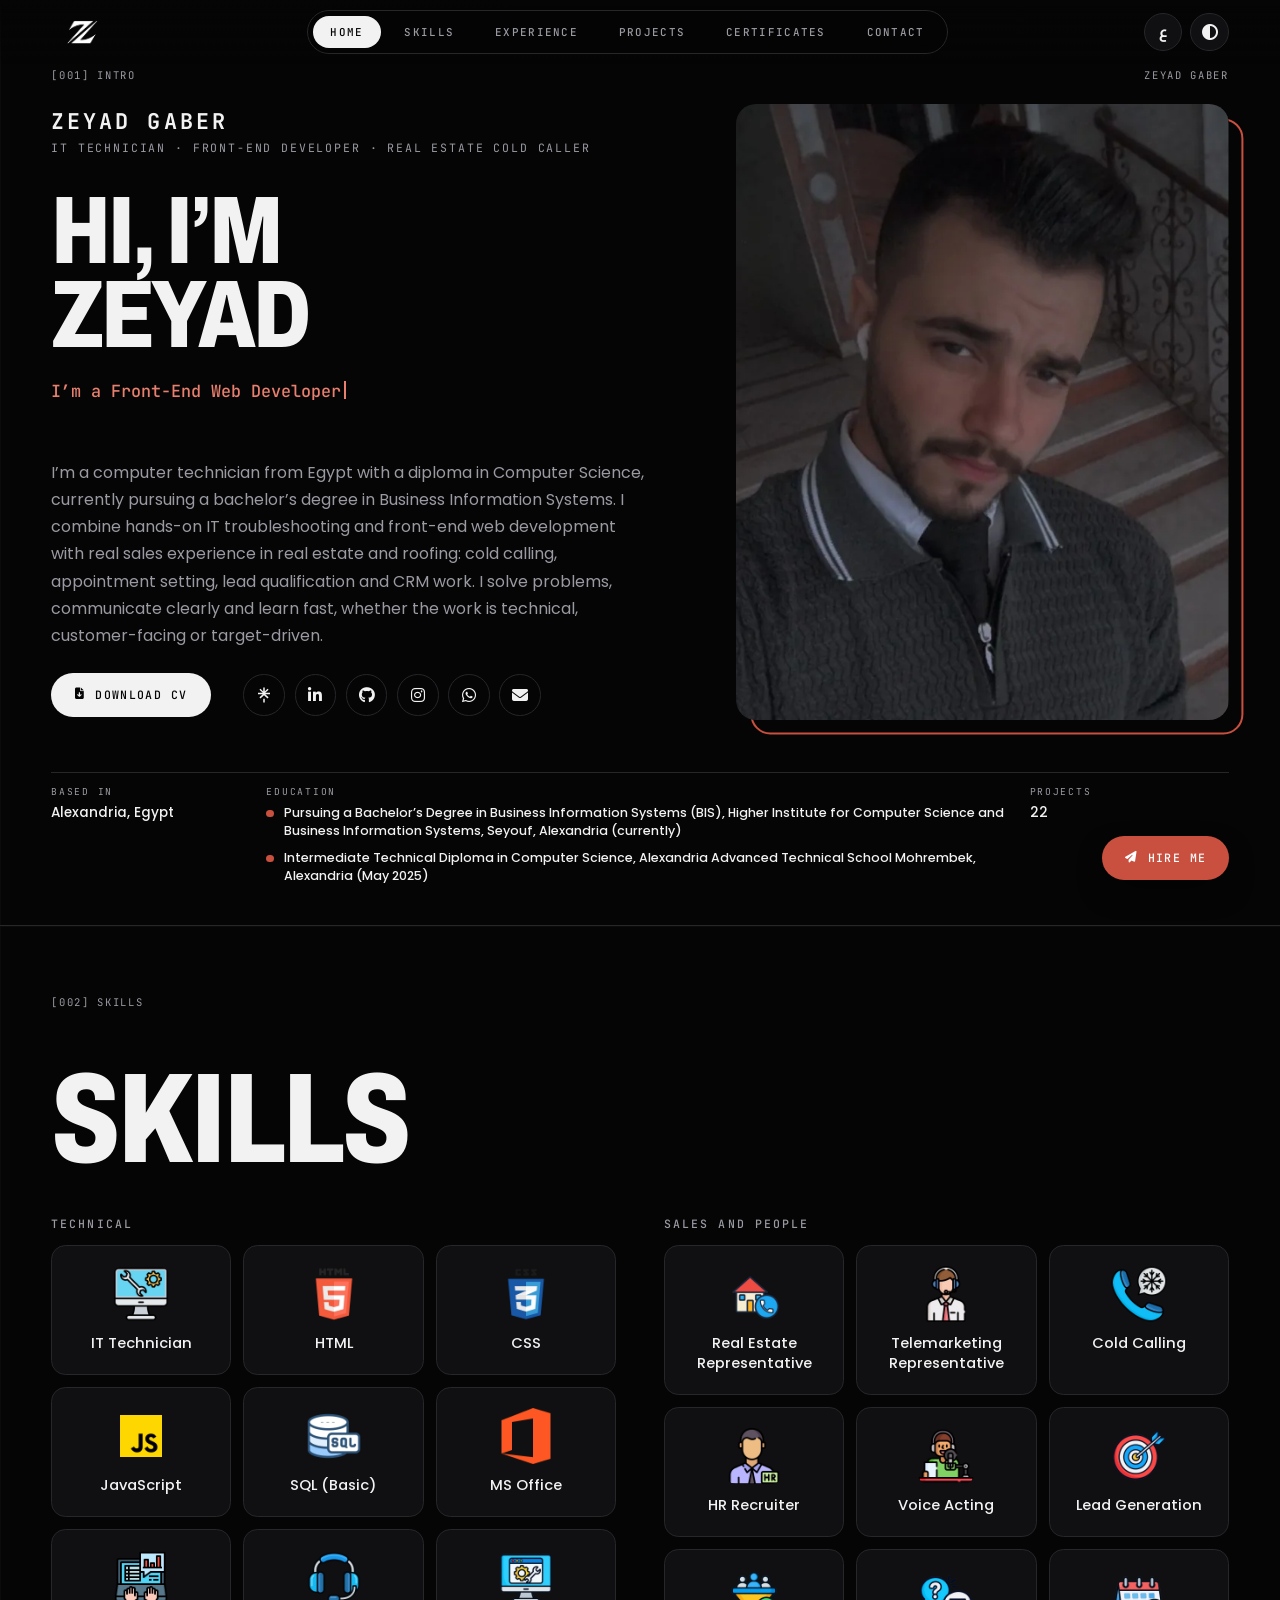
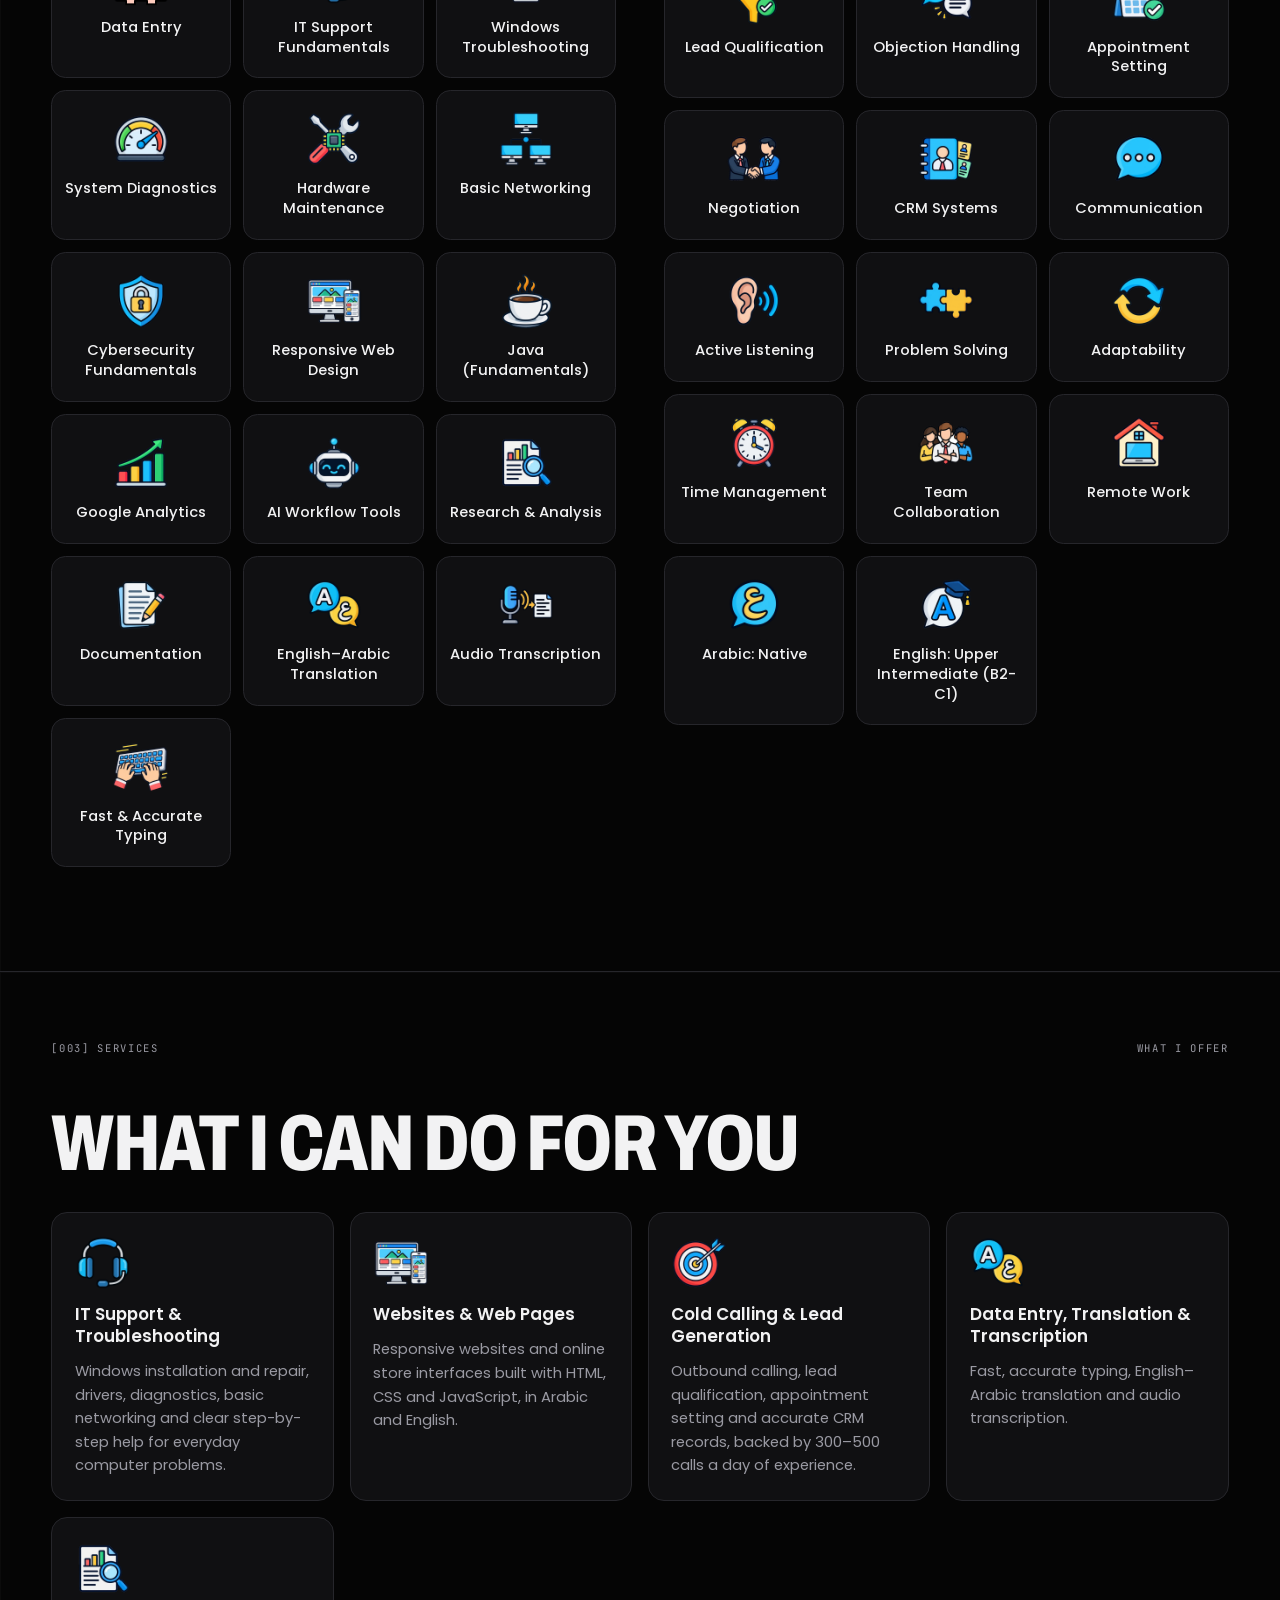
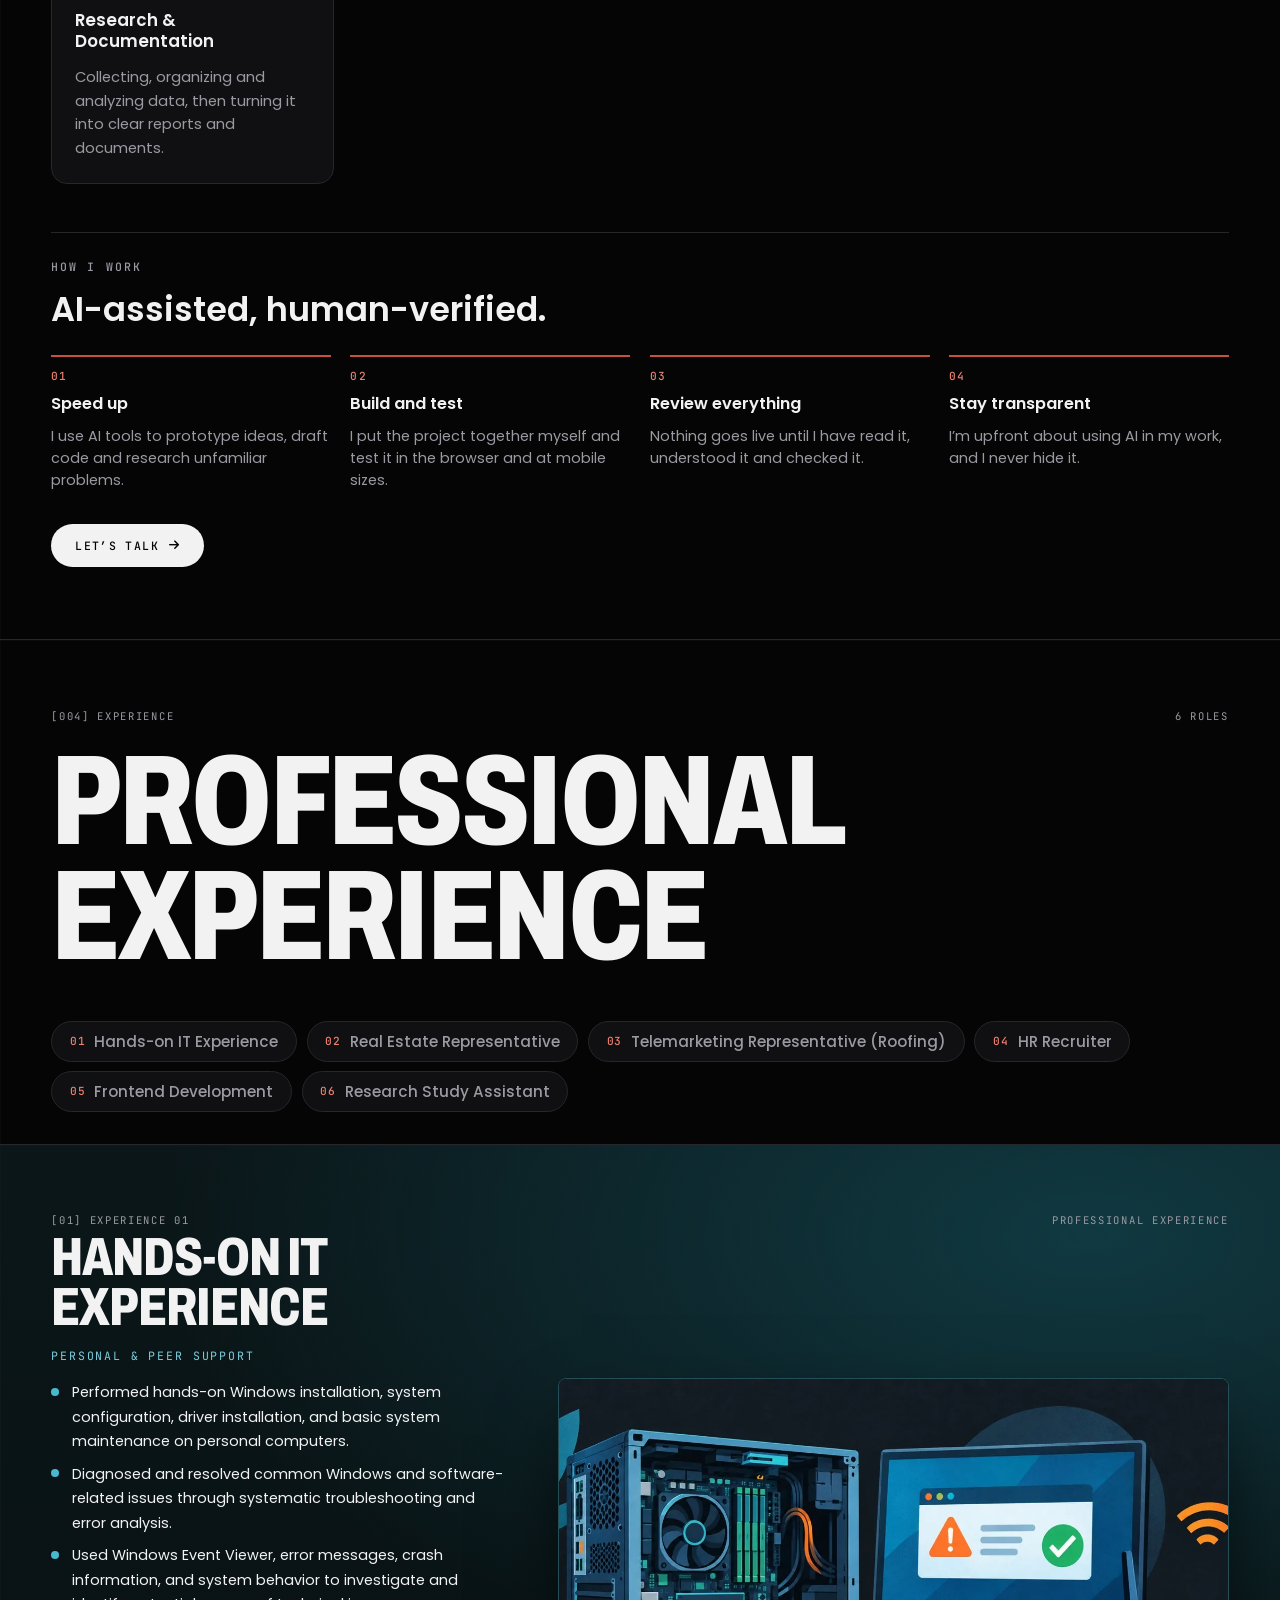
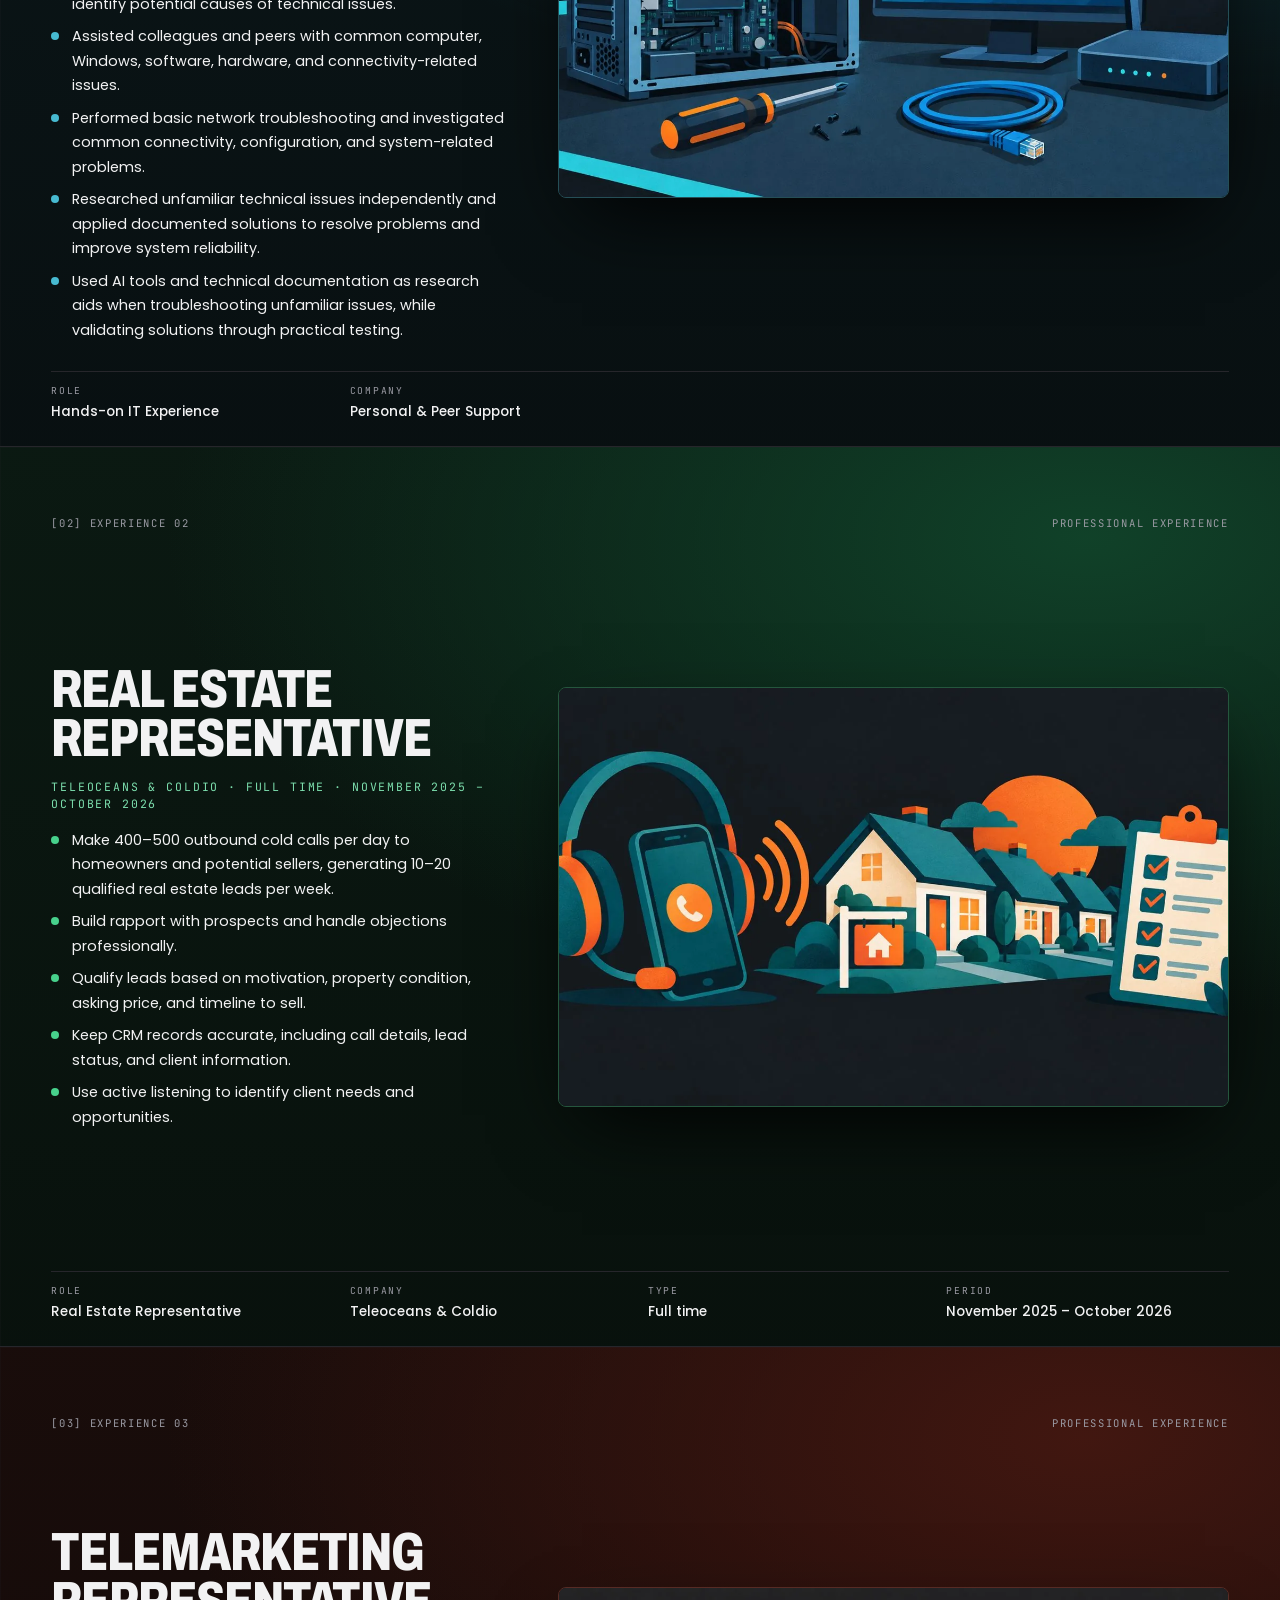
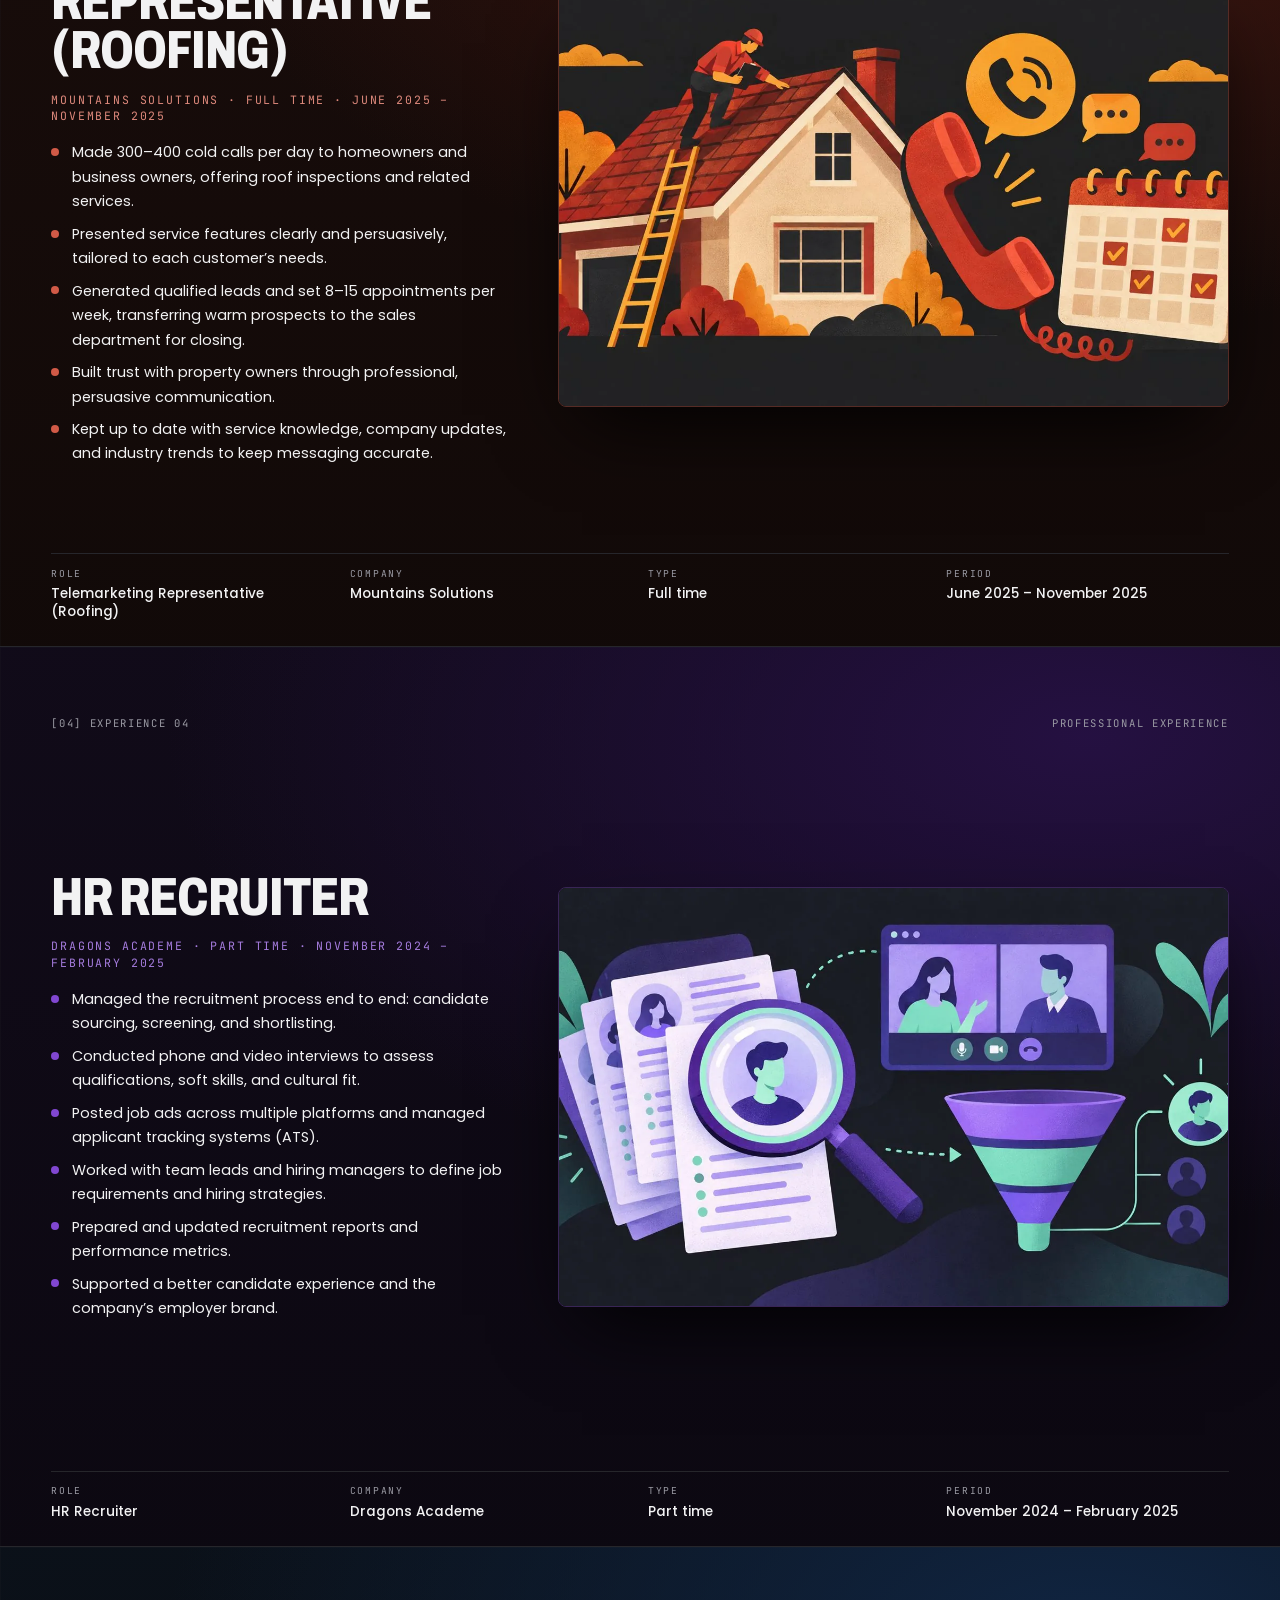
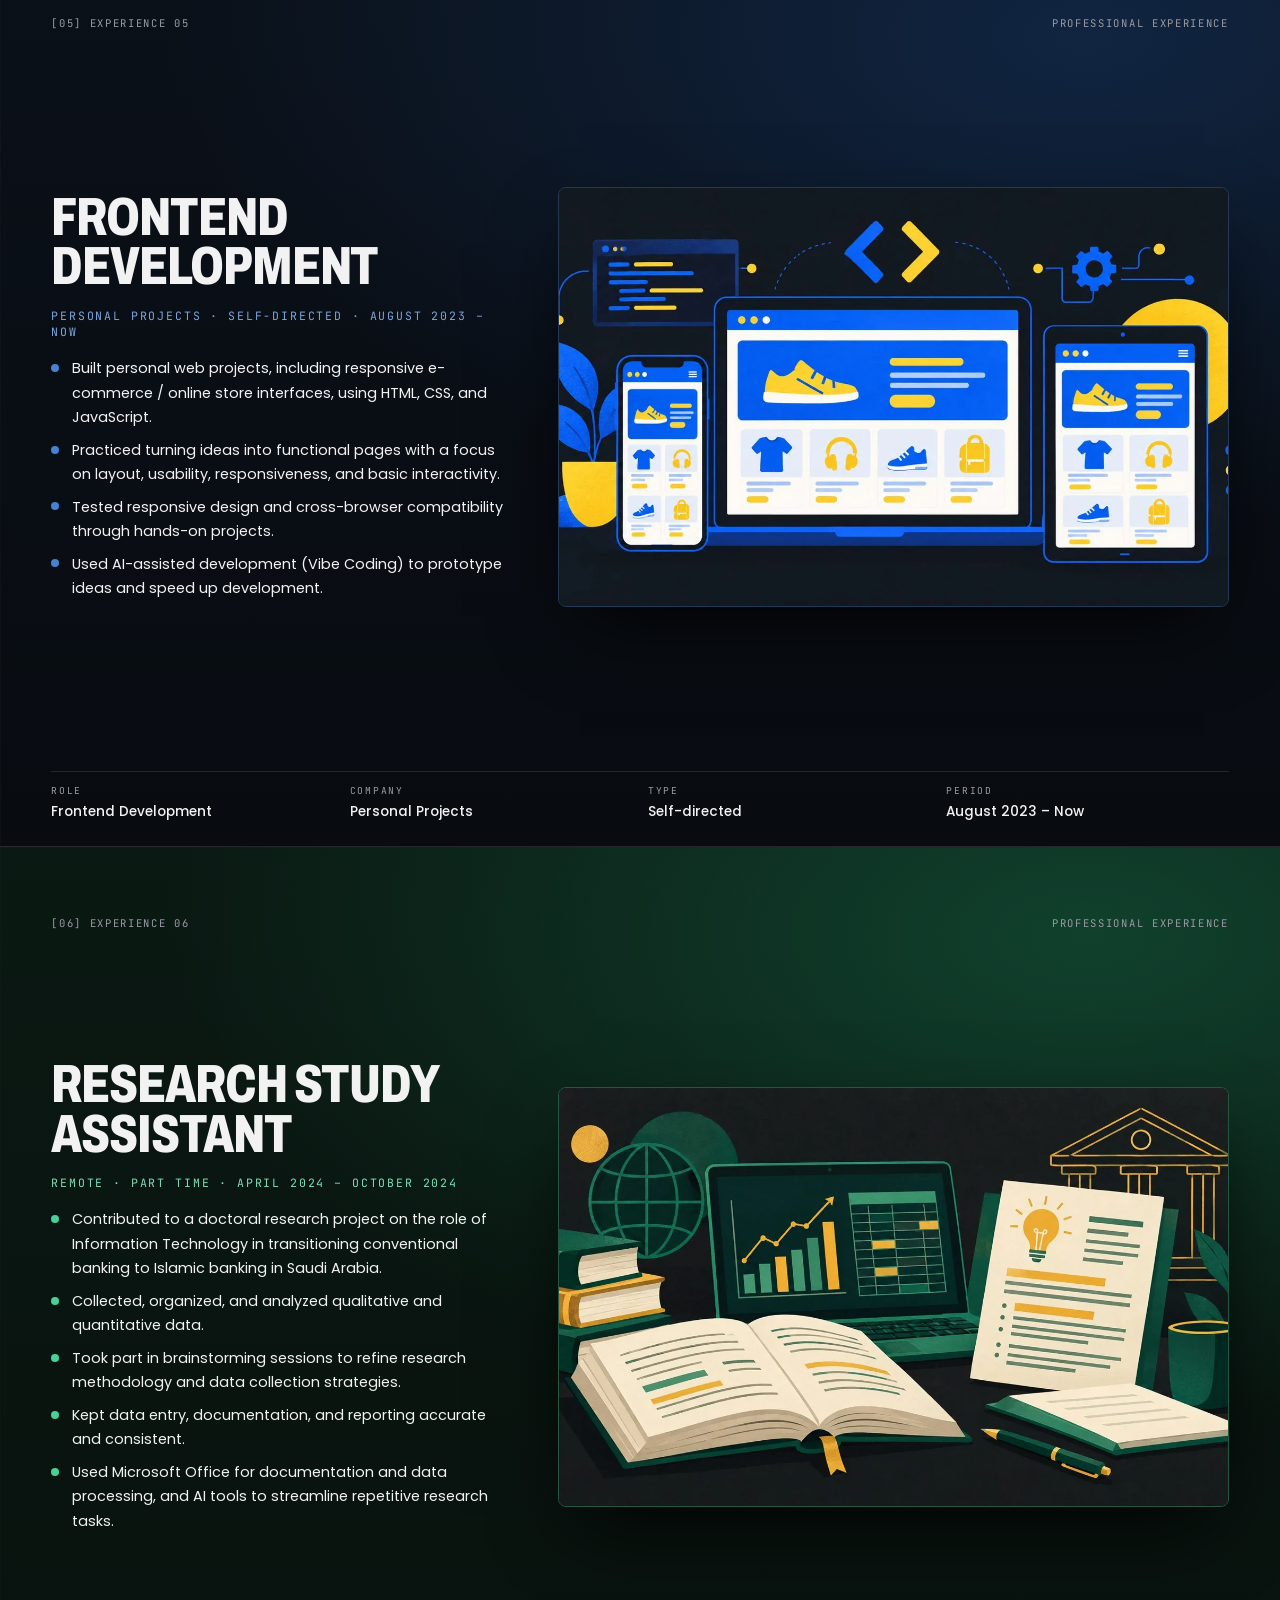
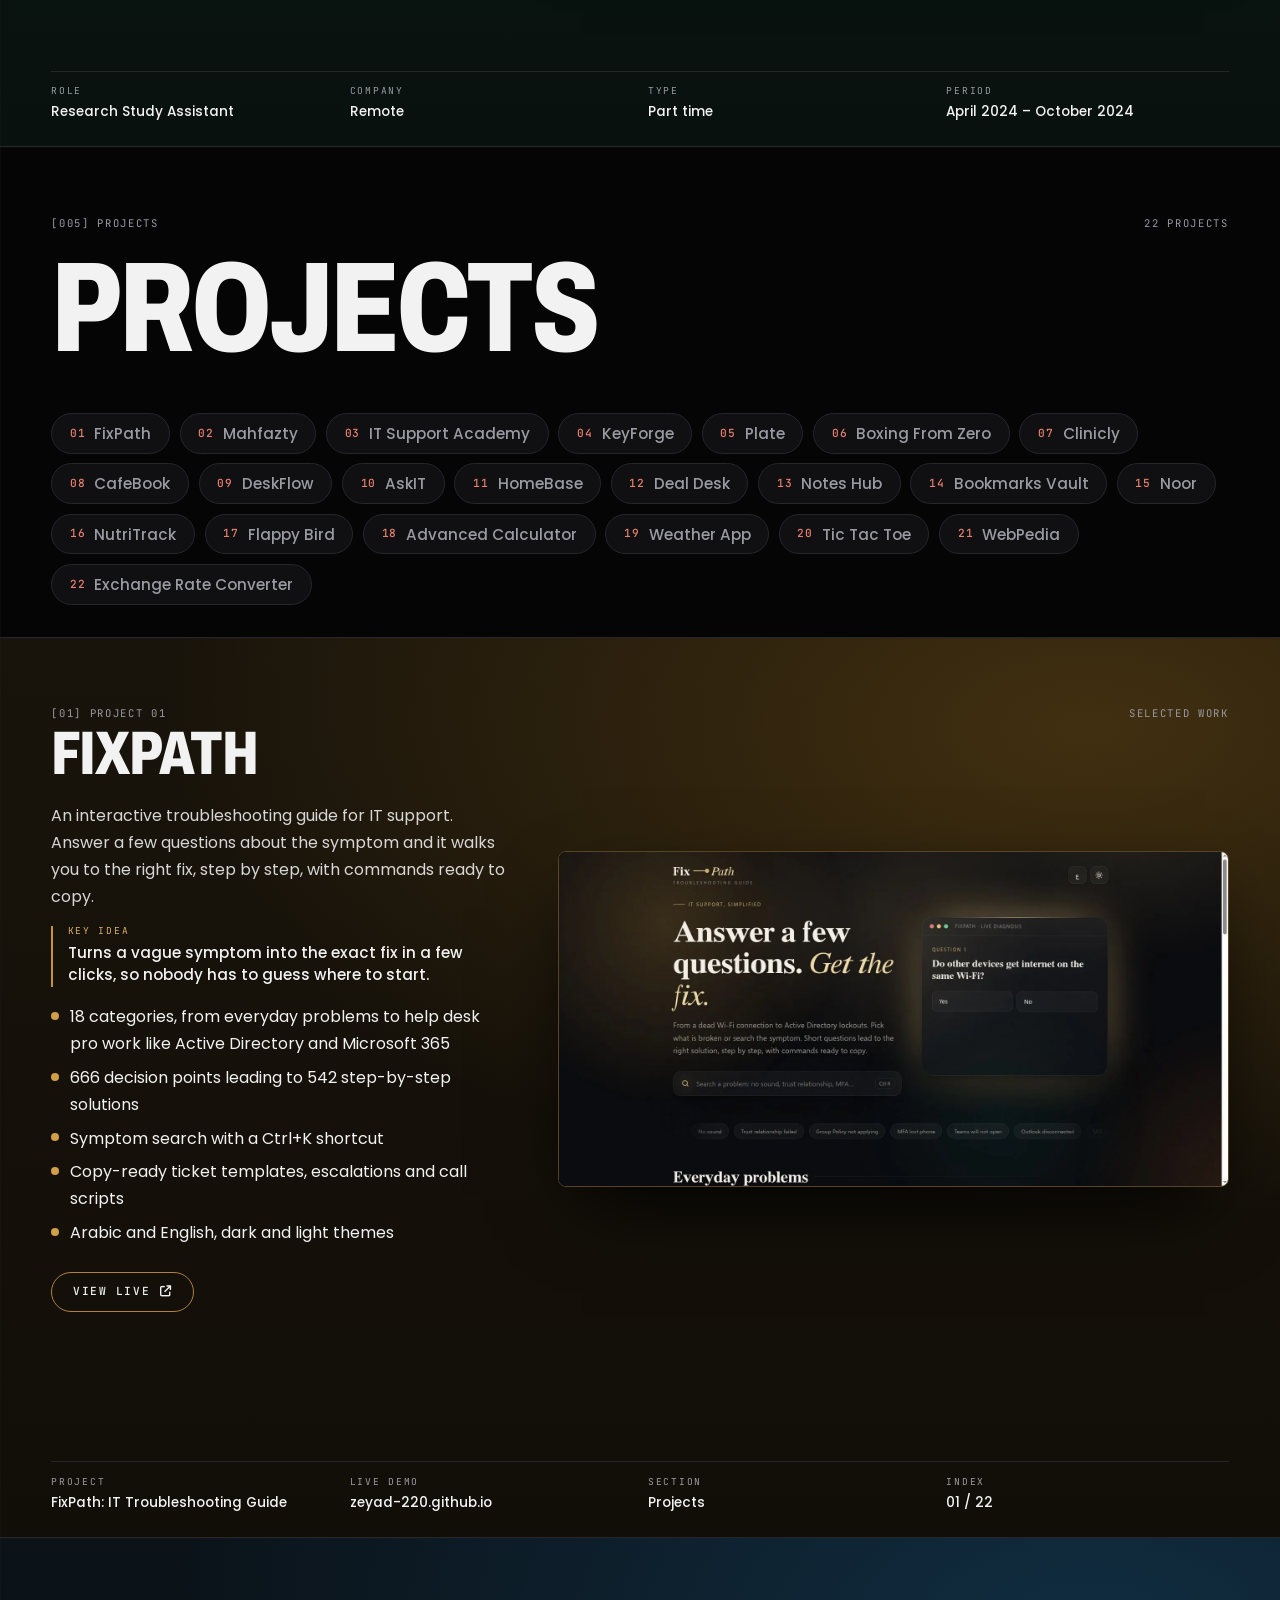
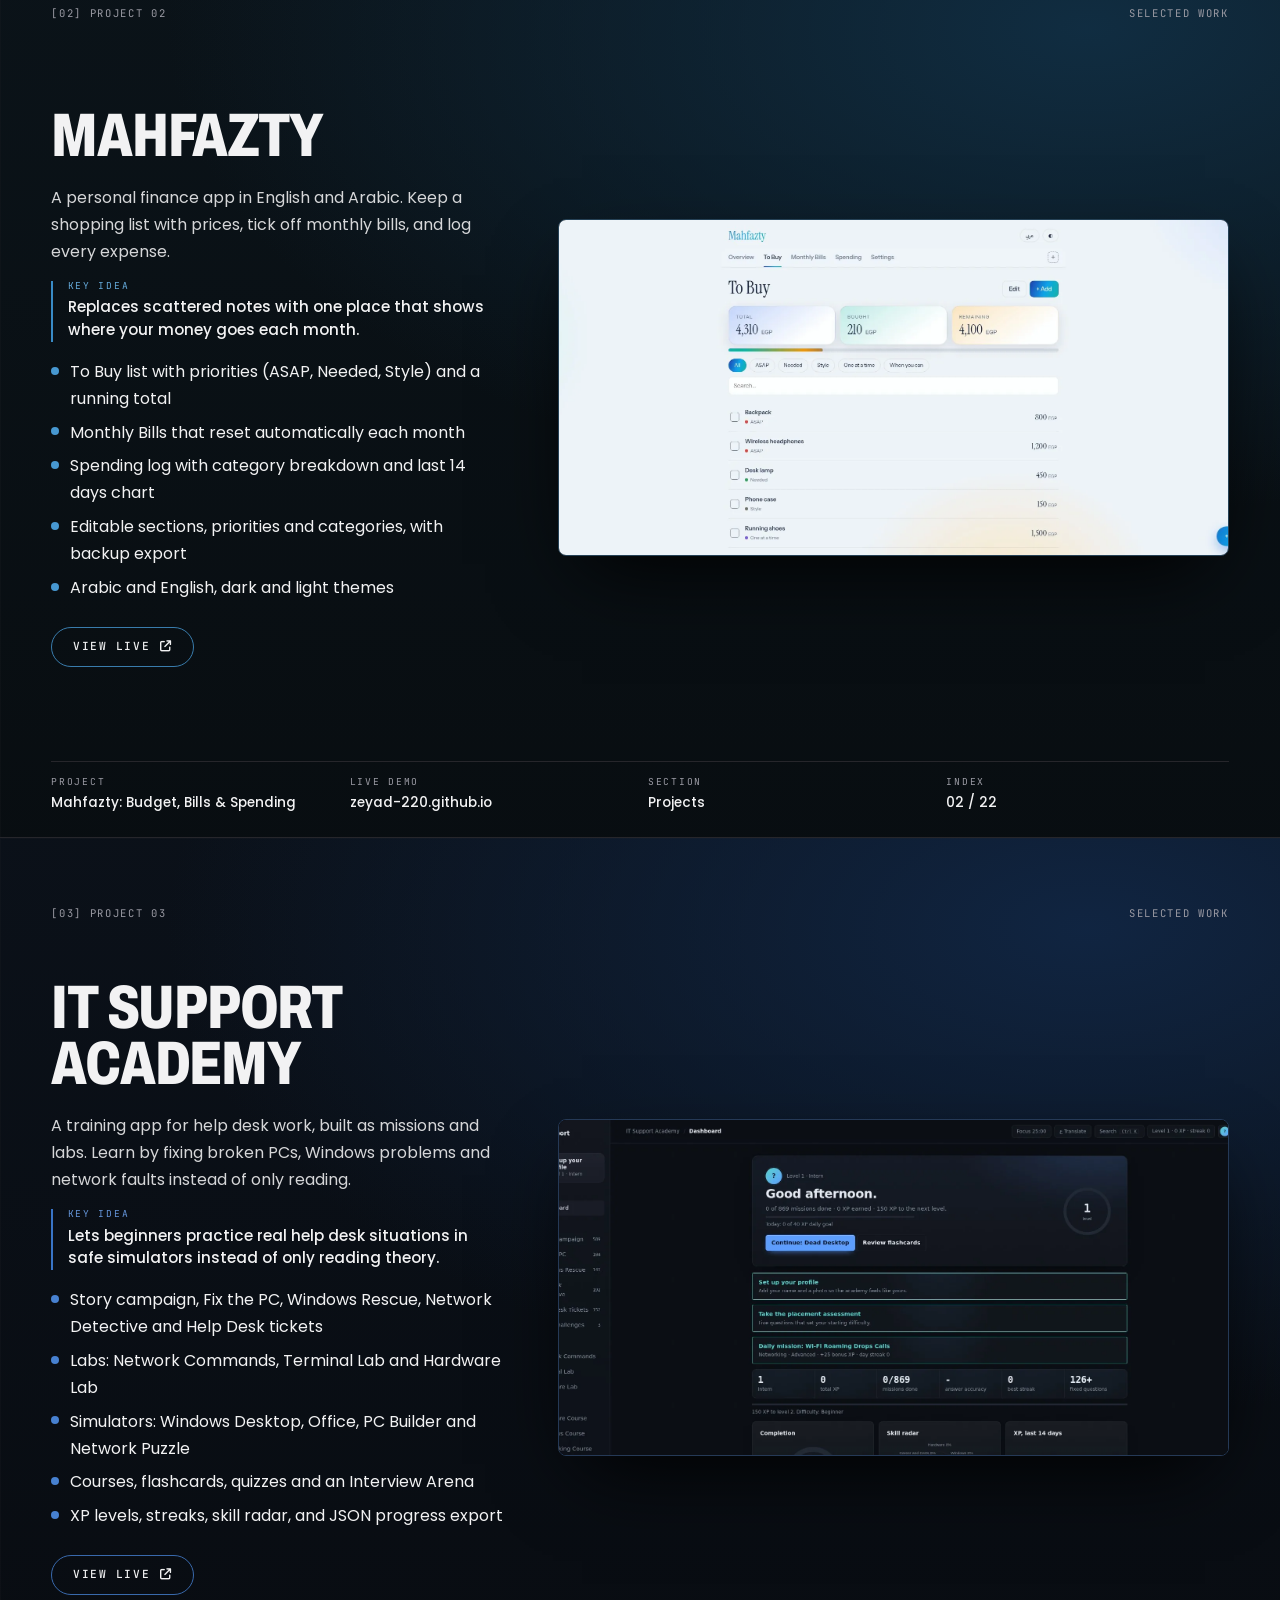
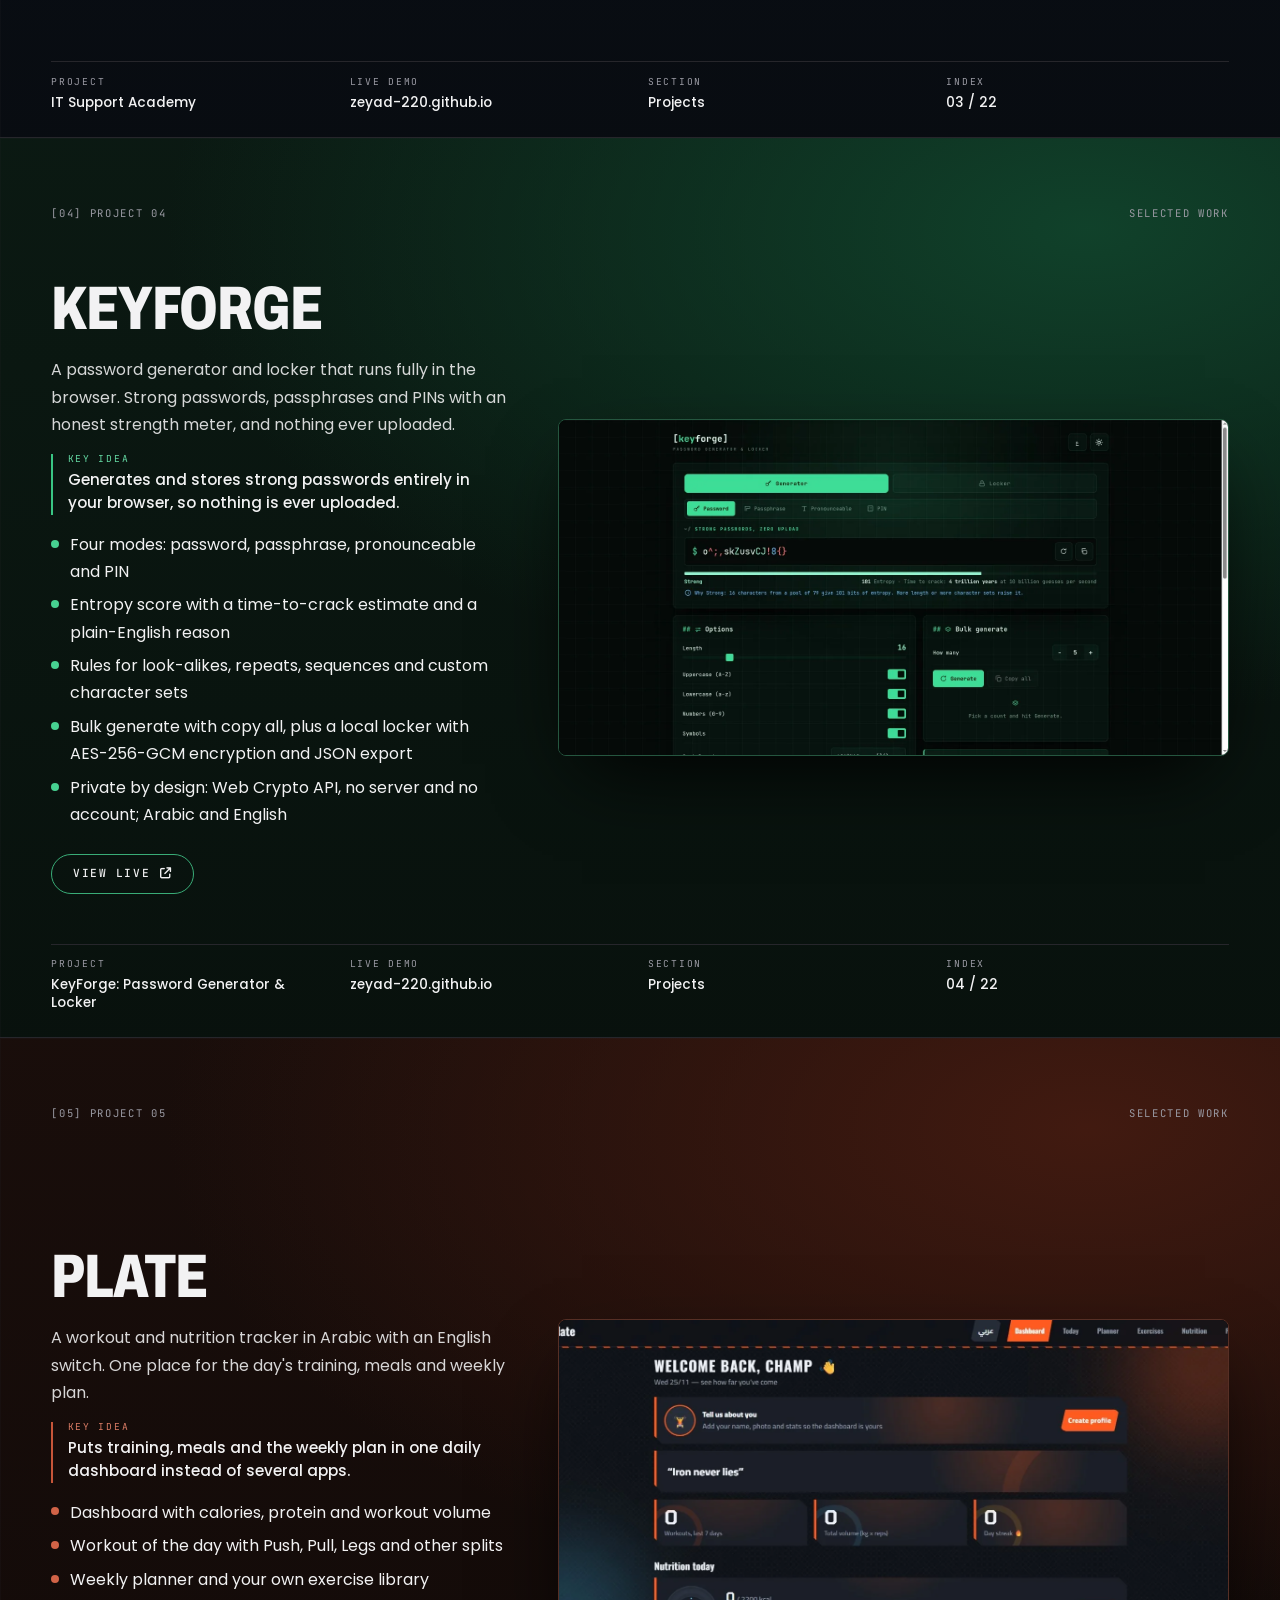
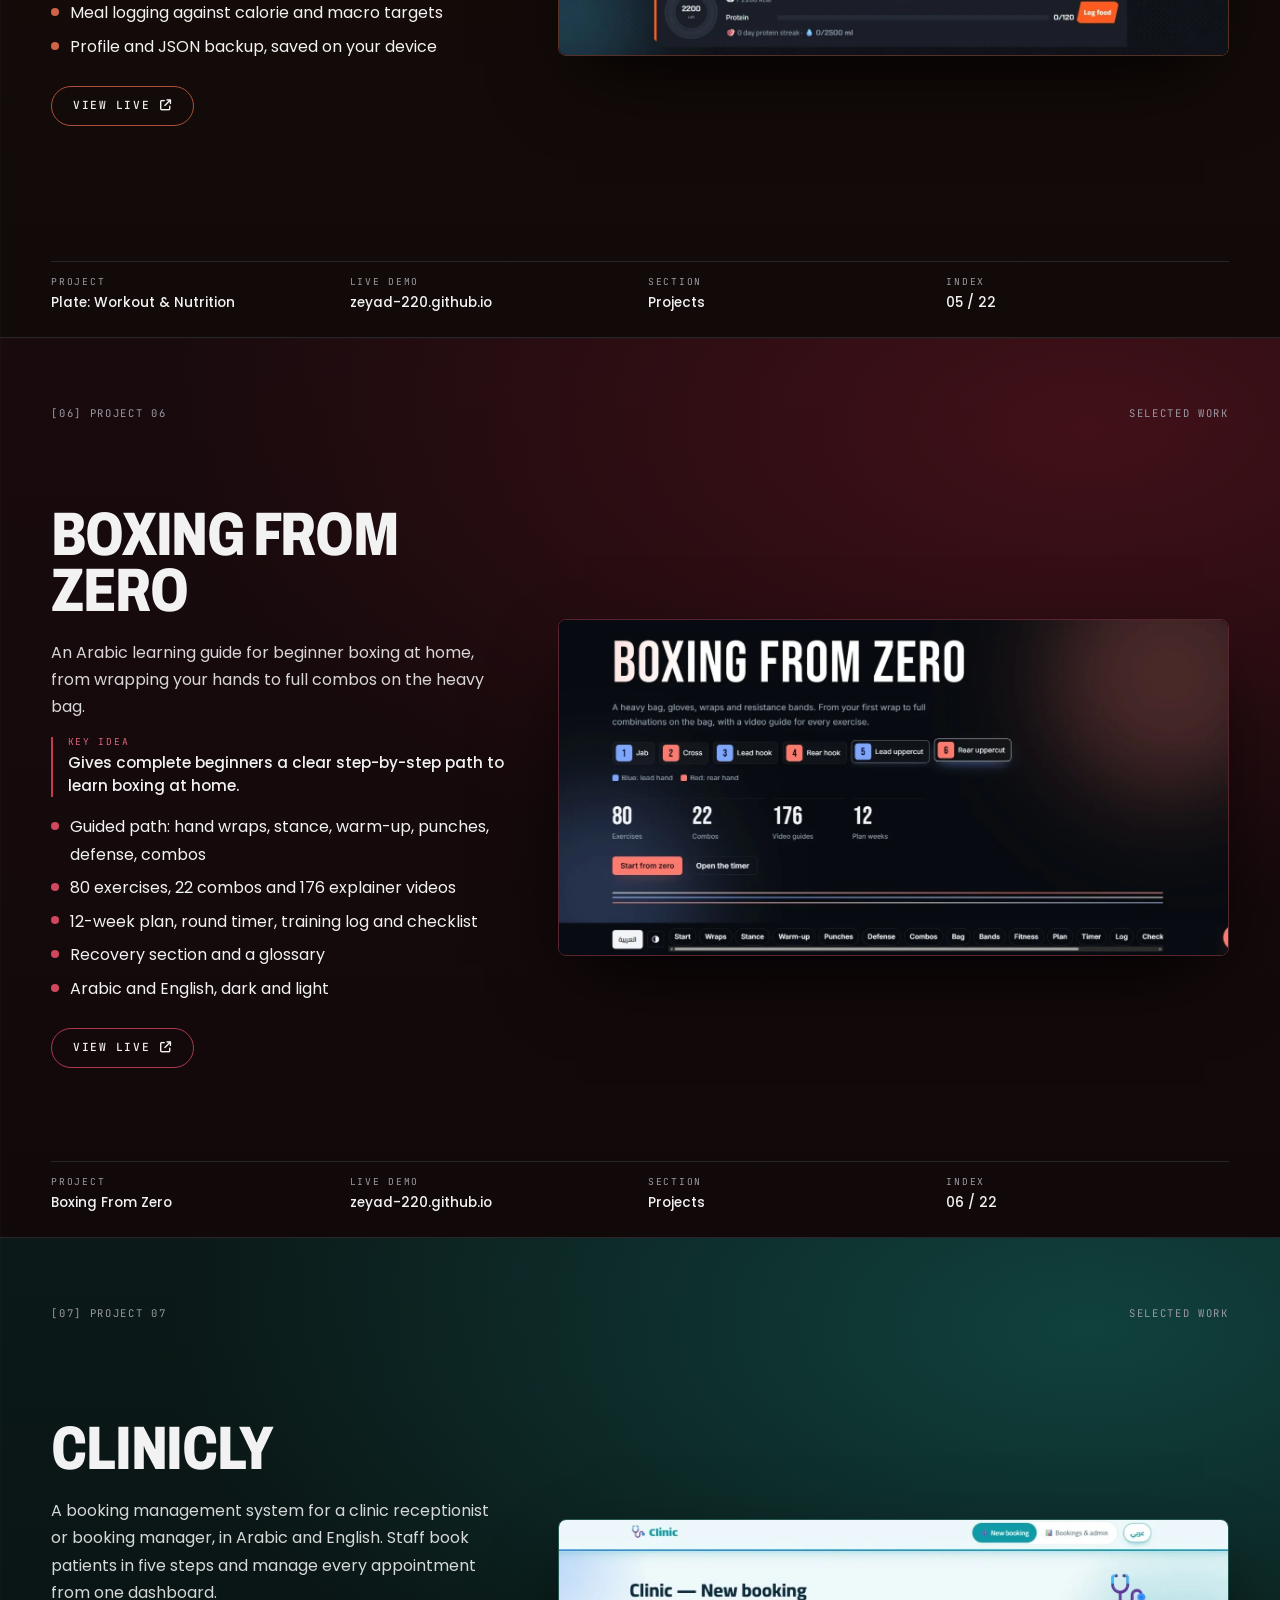
==== commit f2f1e6ca: "Add files via upload" ====
--- a/index.html
+++ b/index.html
@@ -11,14 +11,19 @@
 <meta property="og:url" content="https://zeyad-220.github.io/MyPortfolio/">
 <meta property="og:title" content="Zeyad Gaber – IT Technician · Front-End Developer · Real Estate Cold Caller">
 <meta property="og:description" content="22 live projects, hands-on IT support experience and 19 certificates. Based in Alexandria, Egypt. Open to work.">
-<meta property="og:image" content="https://zeyad-220.github.io/MyPortfolio/og-image.jpg">
+<meta property="og:image" content="https://zeyad-220.github.io/MyPortfolio/og-image.jpg?v=35">
+<meta property="og:image:secure_url" content="https://zeyad-220.github.io/MyPortfolio/og-image.jpg?v=35">
+<meta property="og:image:type" content="image/jpeg">
+<meta property="og:locale" content="en_US">
+<meta property="og:locale:alternate" content="ar_EG">
 <meta property="og:image:width" content="1200">
 <meta property="og:image:height" content="630">
 <meta property="og:image:alt" content="Zeyad Gaber – IT Technician, Front-End Developer, Real Estate Cold Caller">
 <meta name="twitter:card" content="summary_large_image">
 <meta name="twitter:title" content="Zeyad Gaber – IT Technician · Front-End Developer · Real Estate Cold Caller">
 <meta name="twitter:description" content="22 live projects, hands-on IT support experience and 19 certificates. Based in Alexandria, Egypt.">
-<meta name="twitter:image" content="https://zeyad-220.github.io/MyPortfolio/og-image.jpg">
+<meta name="twitter:image:alt" content="Zeyad Gaber – IT Technician, Front-End Developer, Real Estate Cold Caller">
+<meta name="twitter:image" content="https://zeyad-220.github.io/MyPortfolio/og-image.jpg?v=35">
 <link rel="icon" href="dark.png">
 <link rel="preconnect" href="https://fonts.googleapis.com">
 <link rel="preconnect" href="https://fonts.gstatic.com" crossorigin>
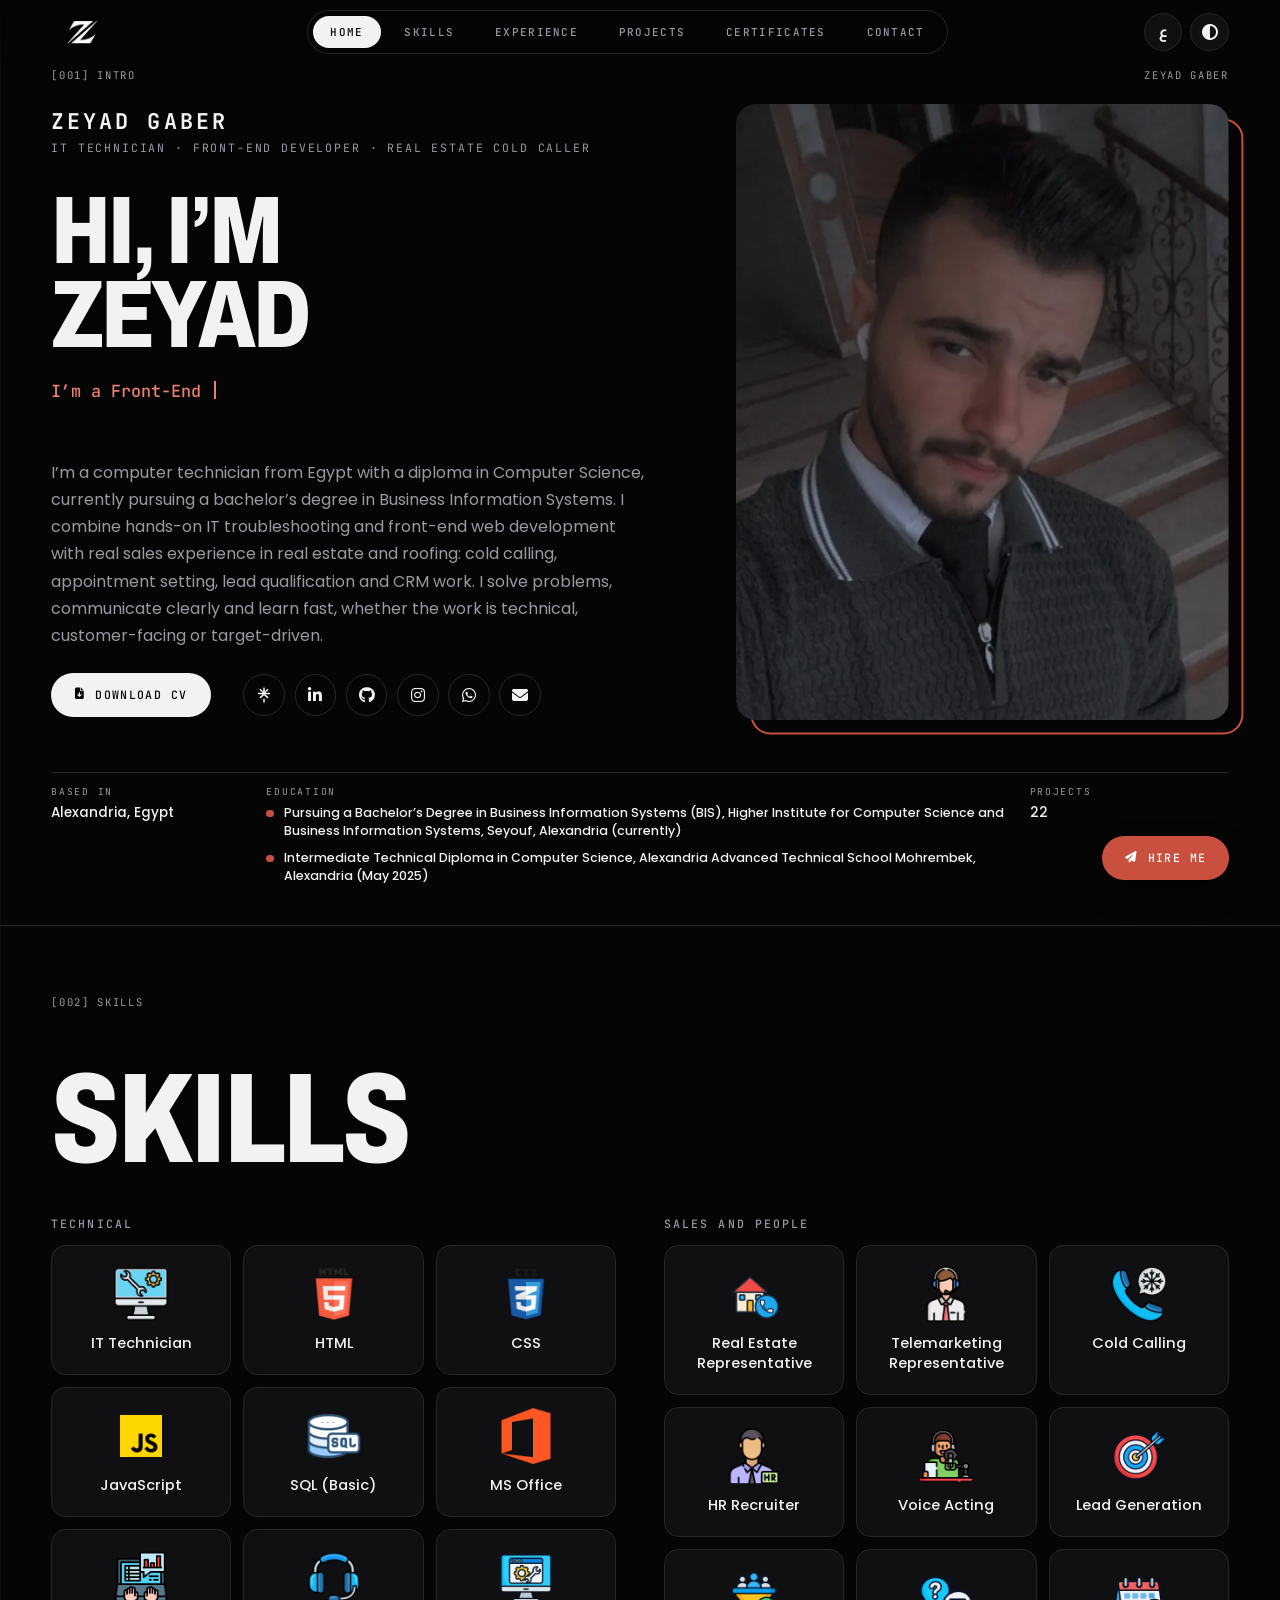
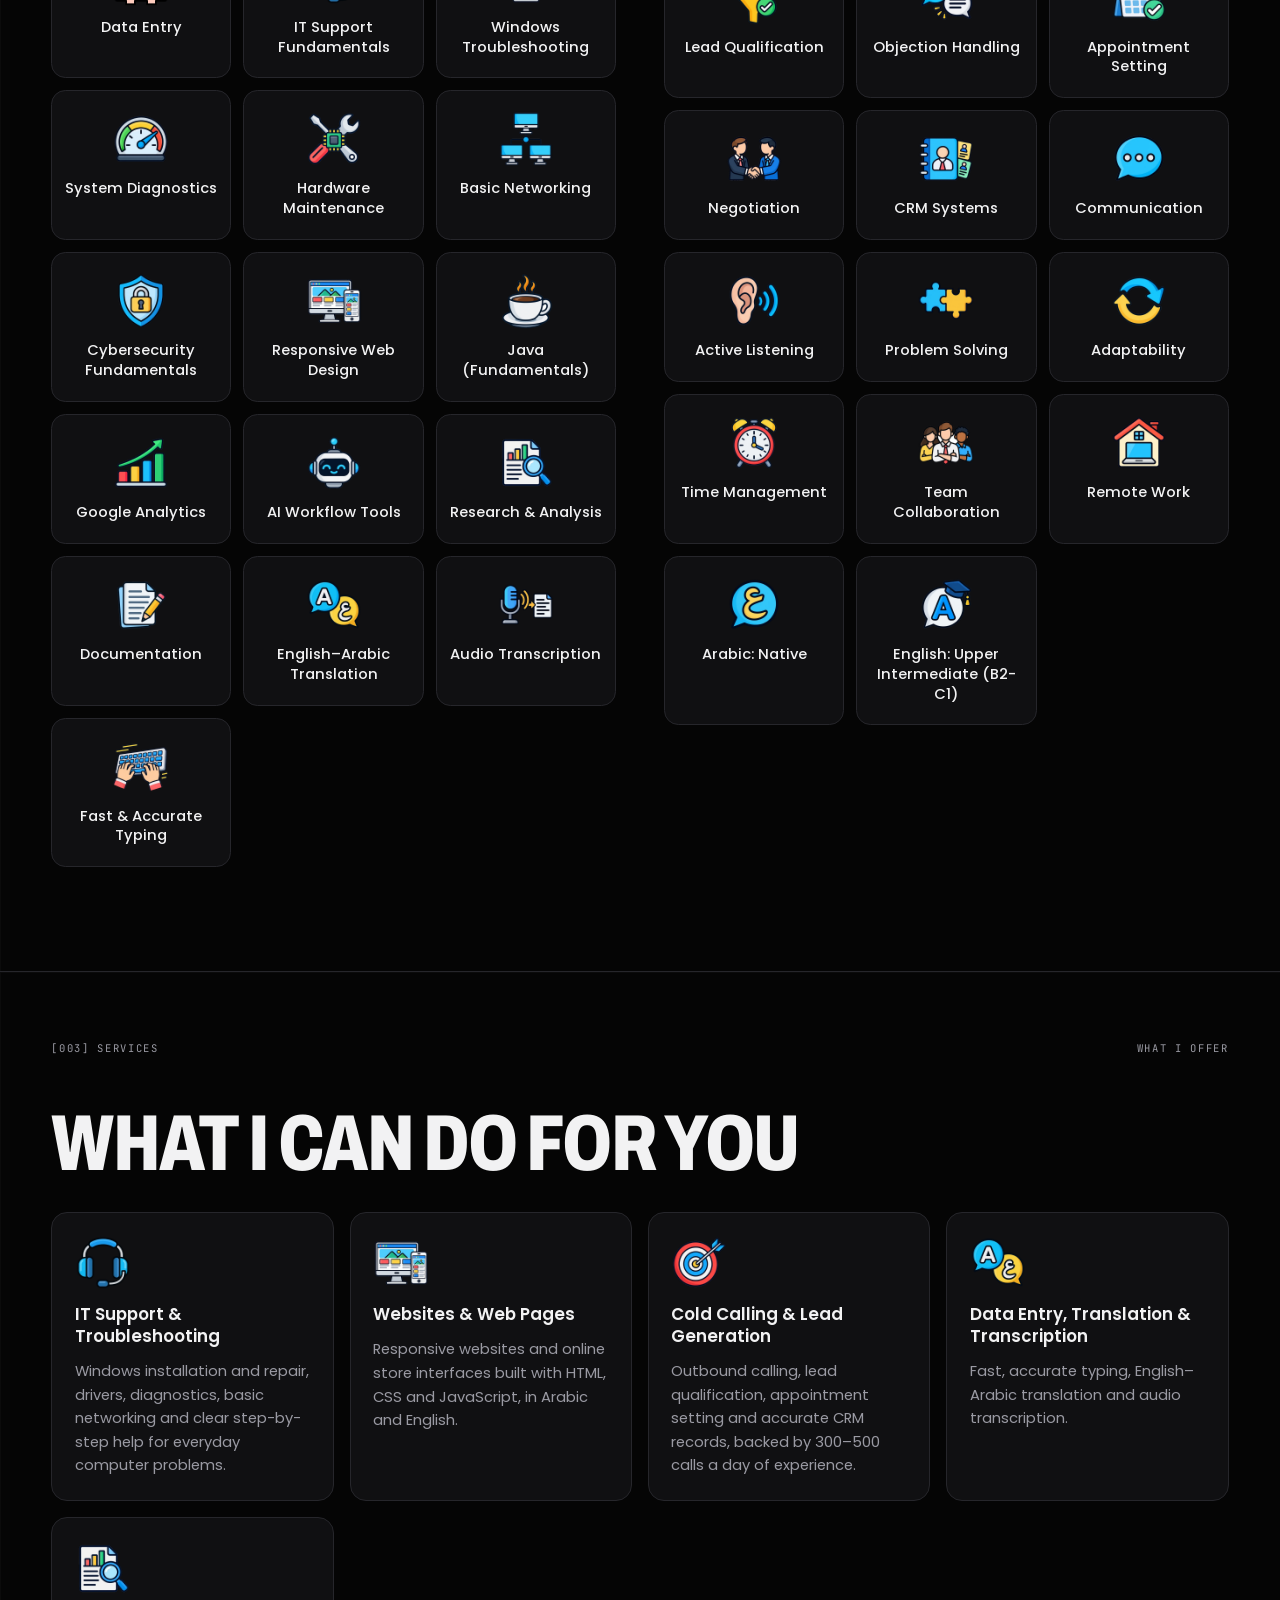
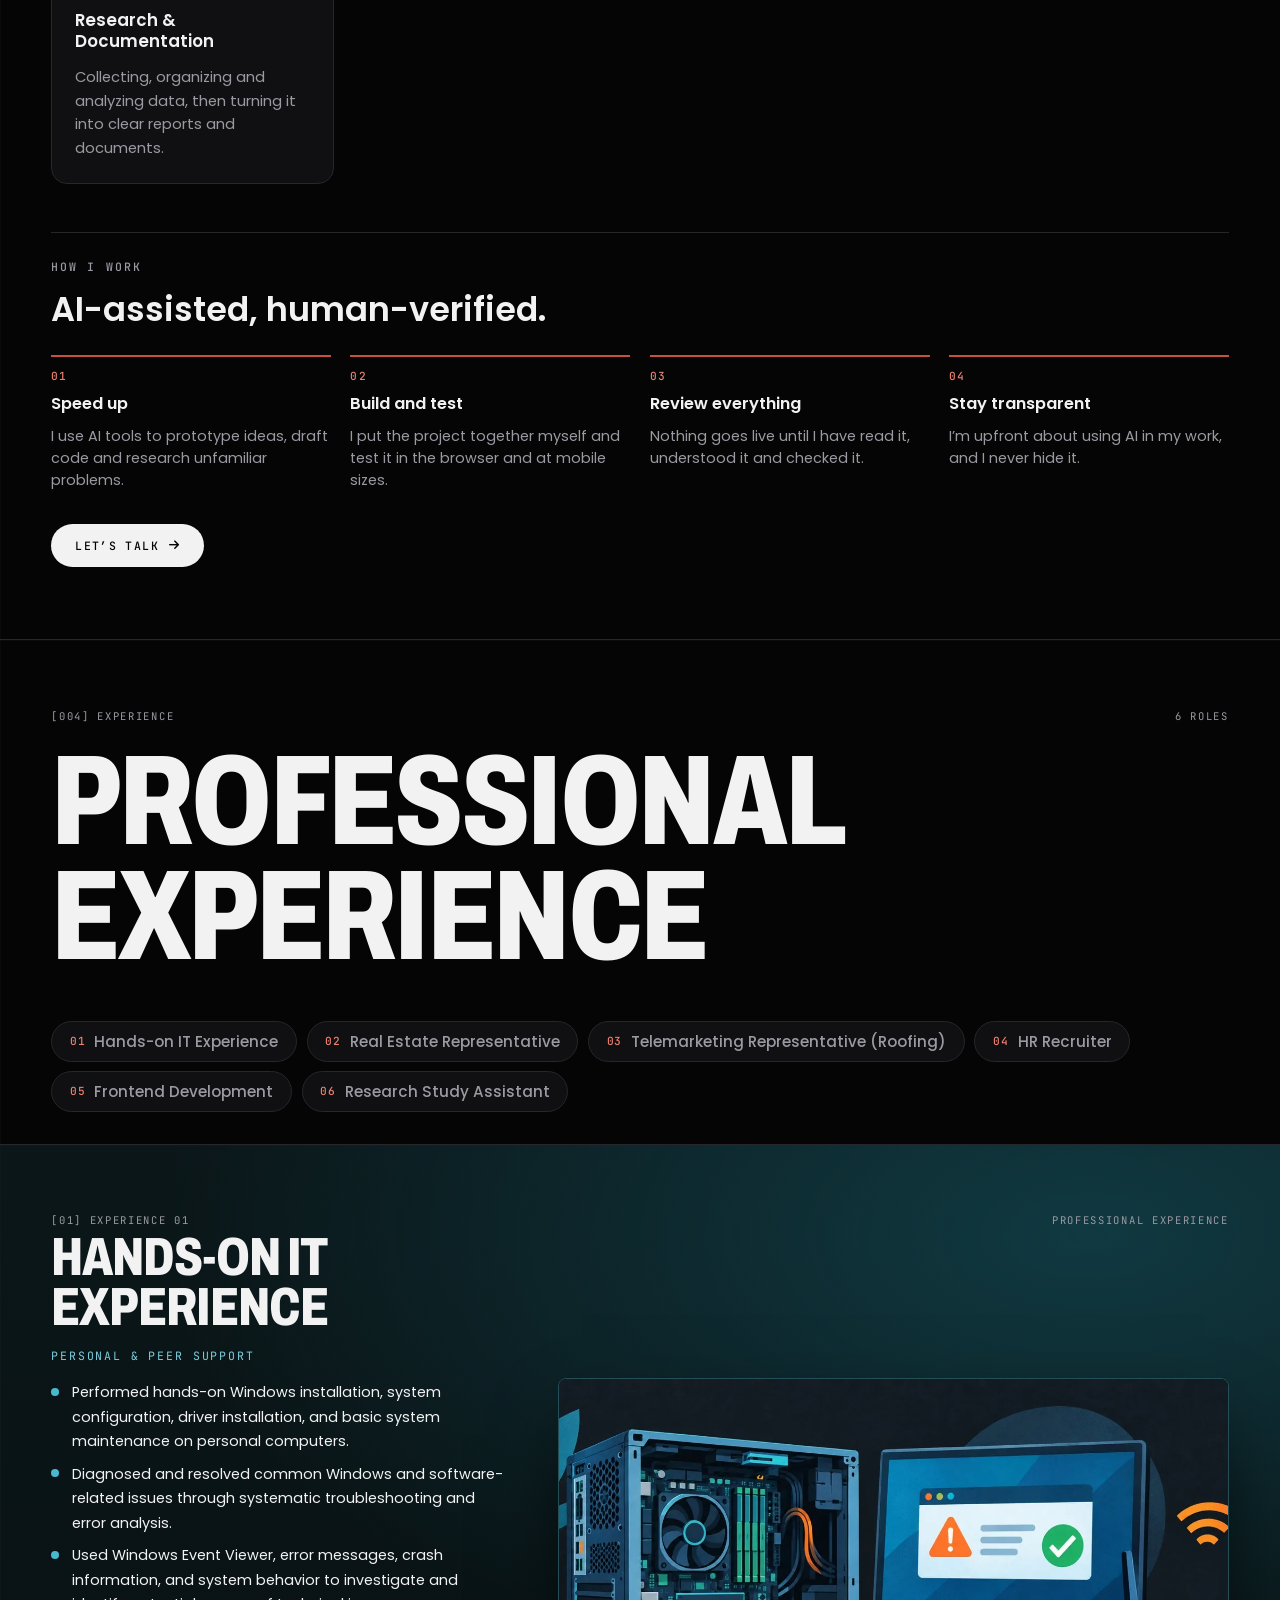
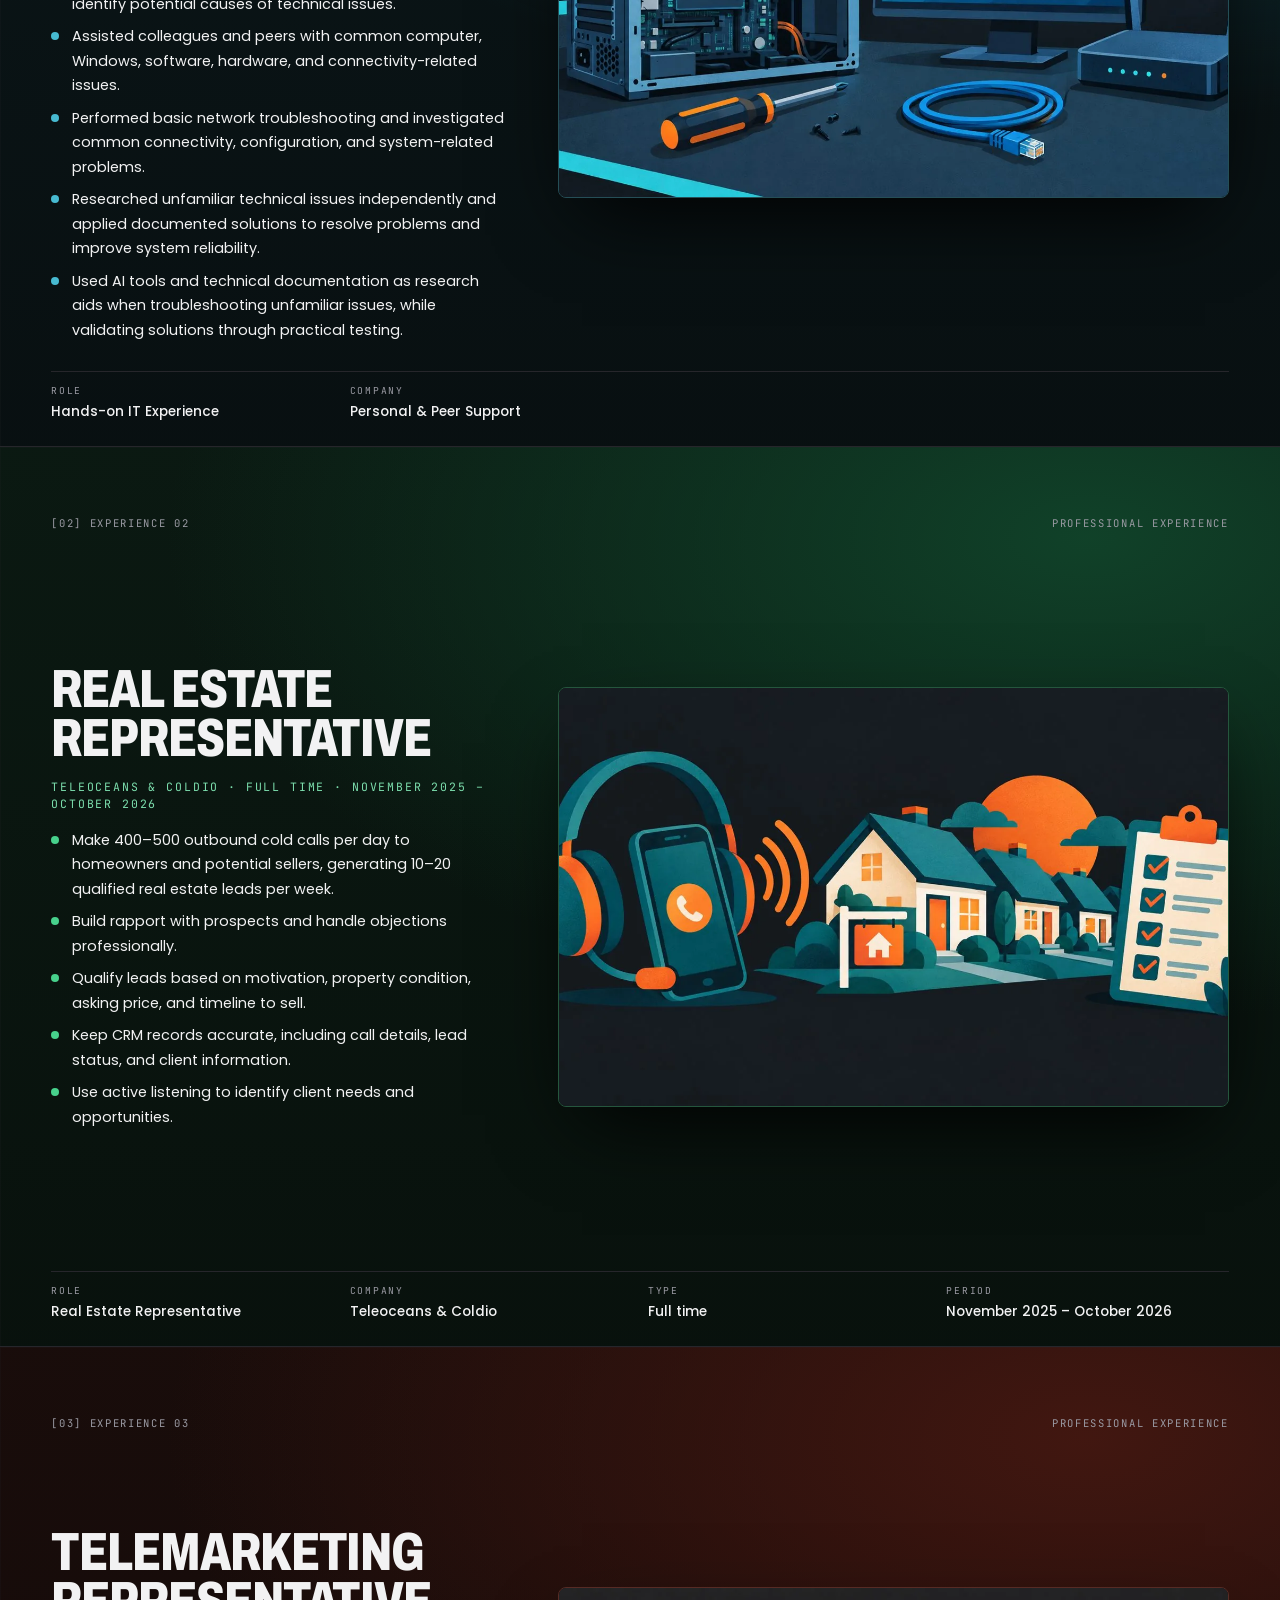
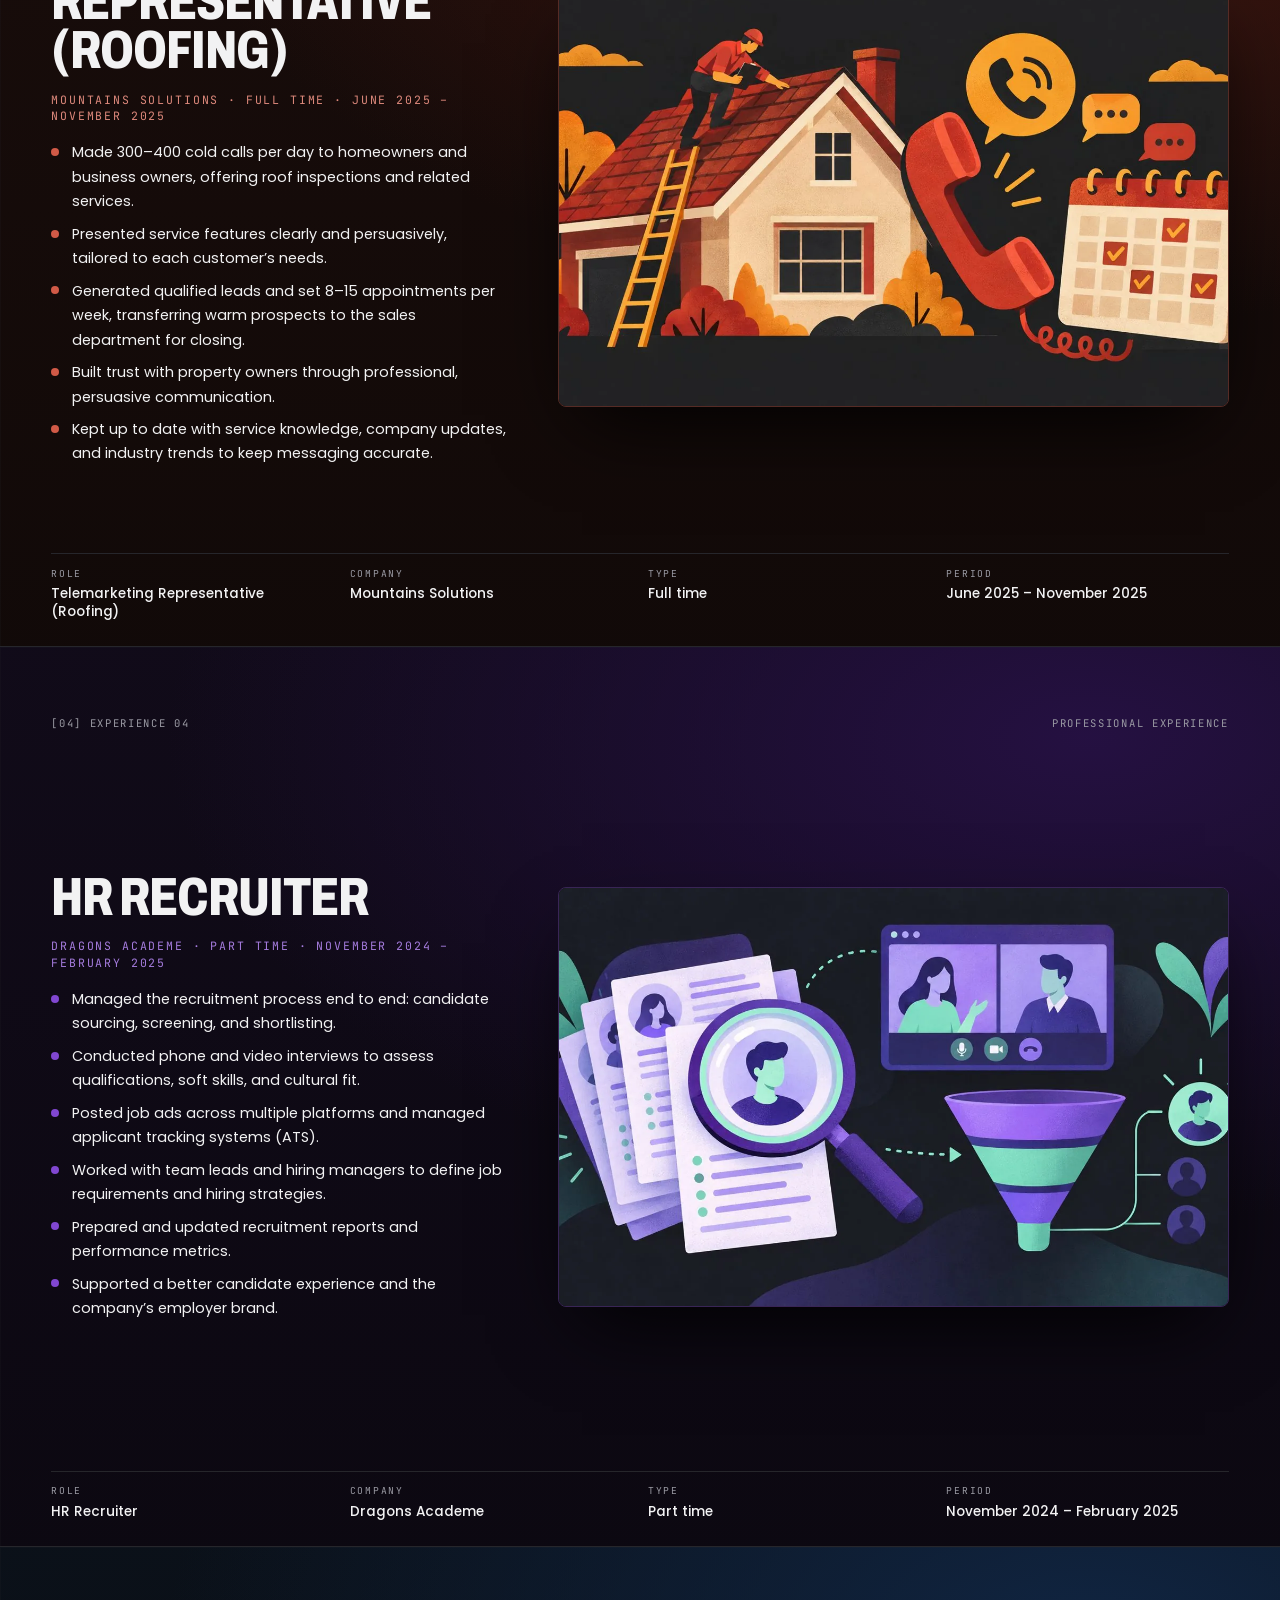
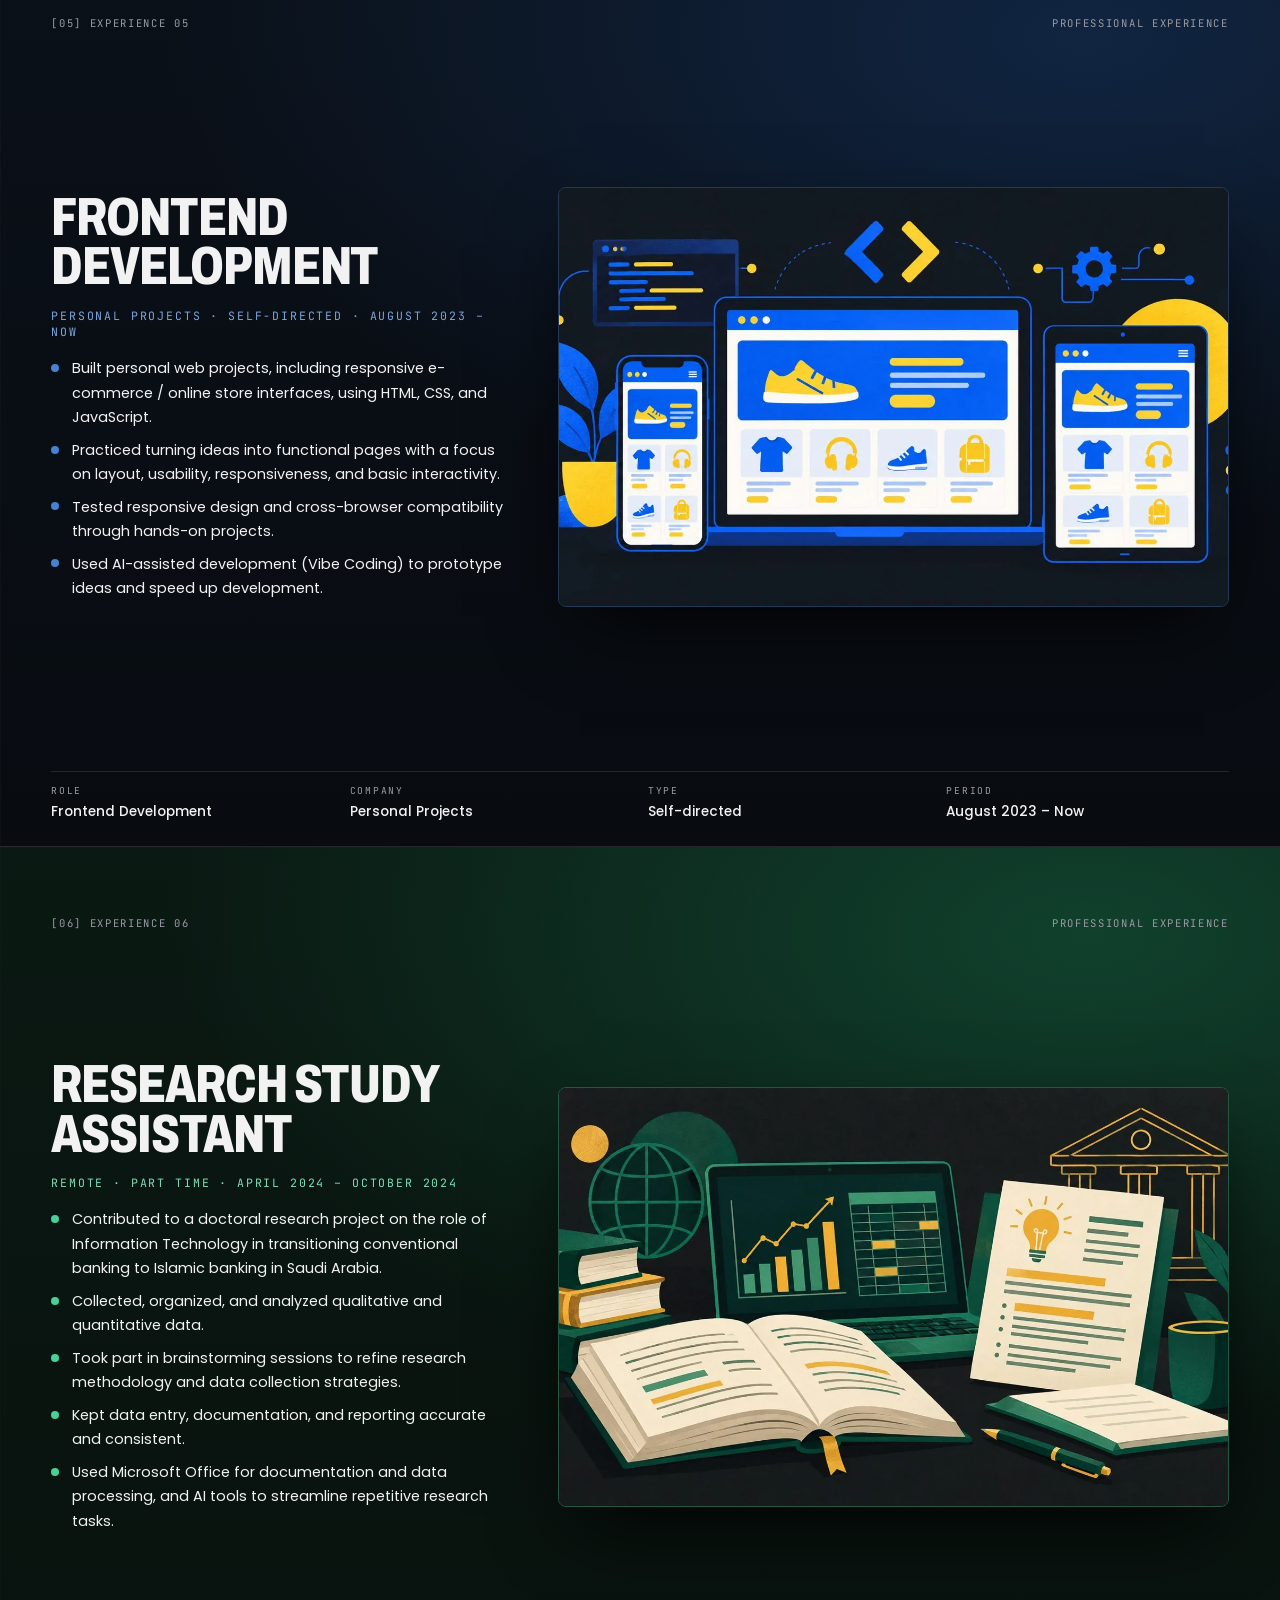
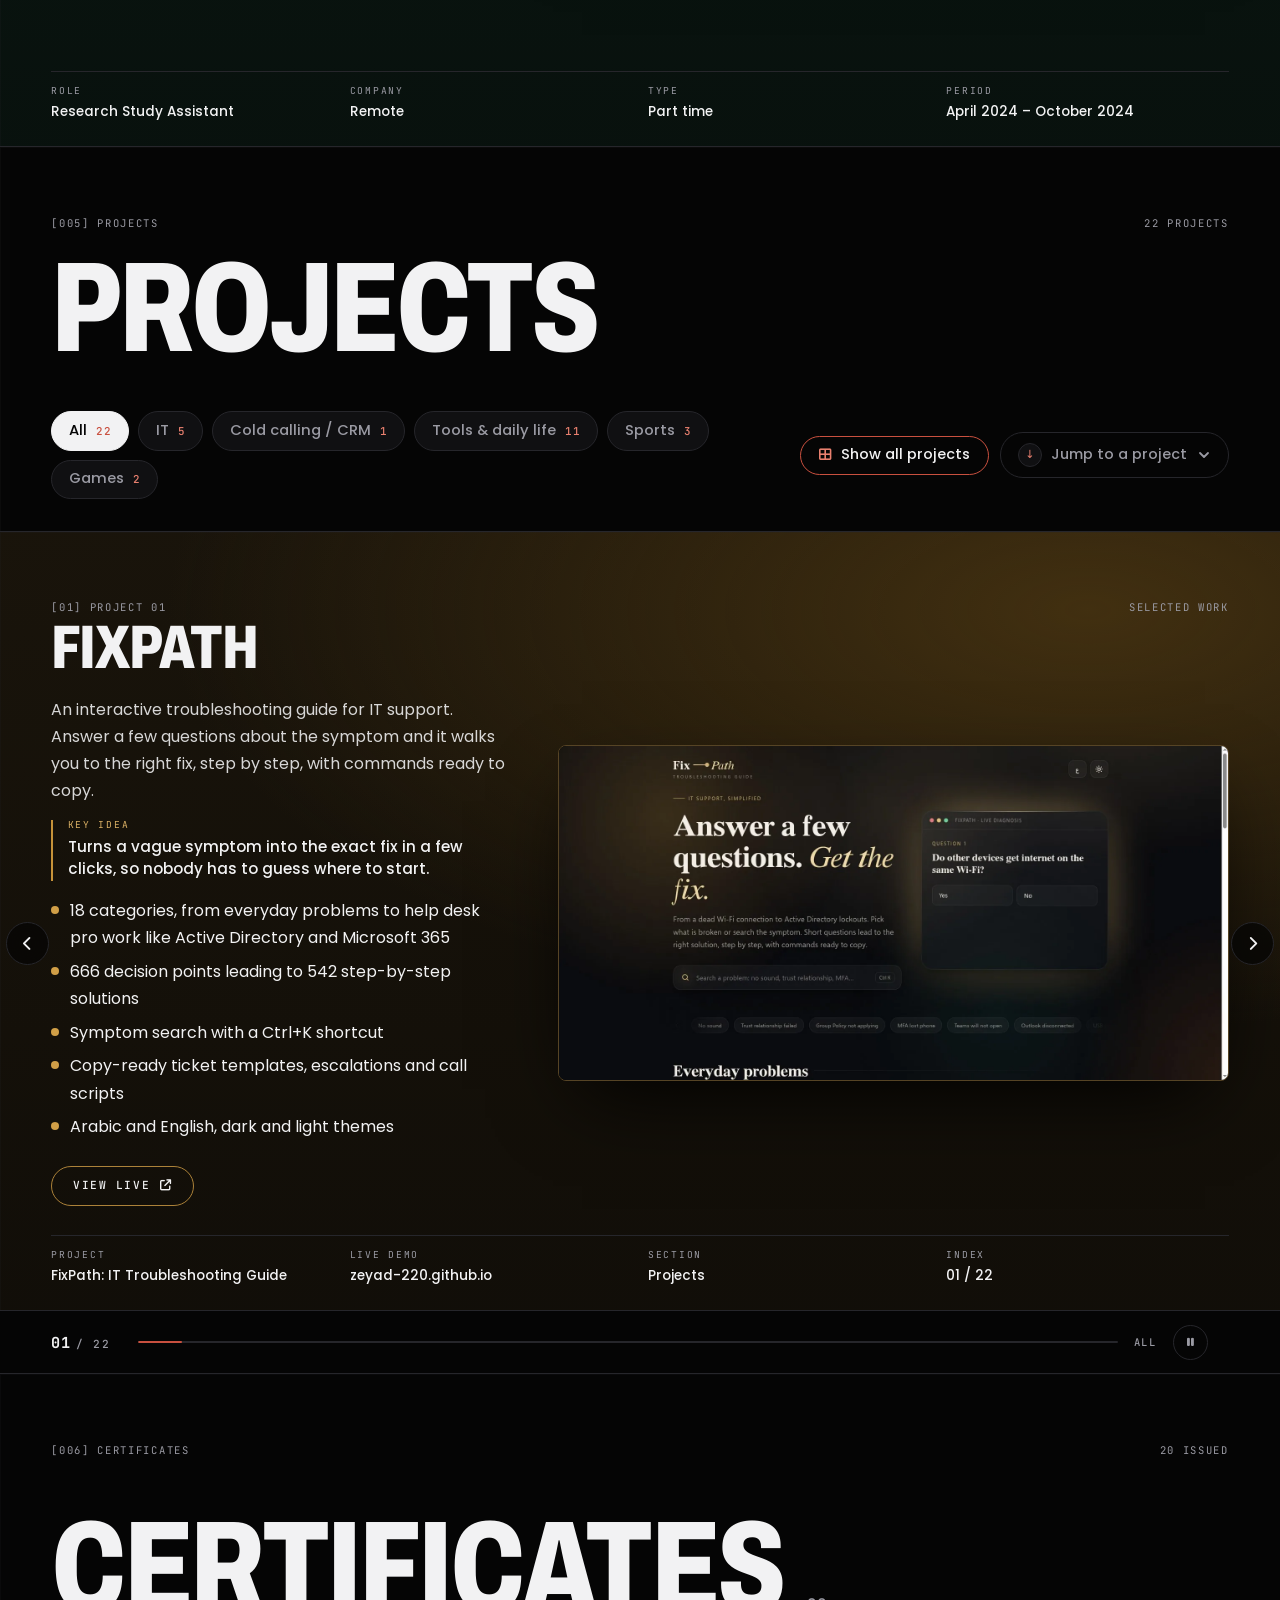
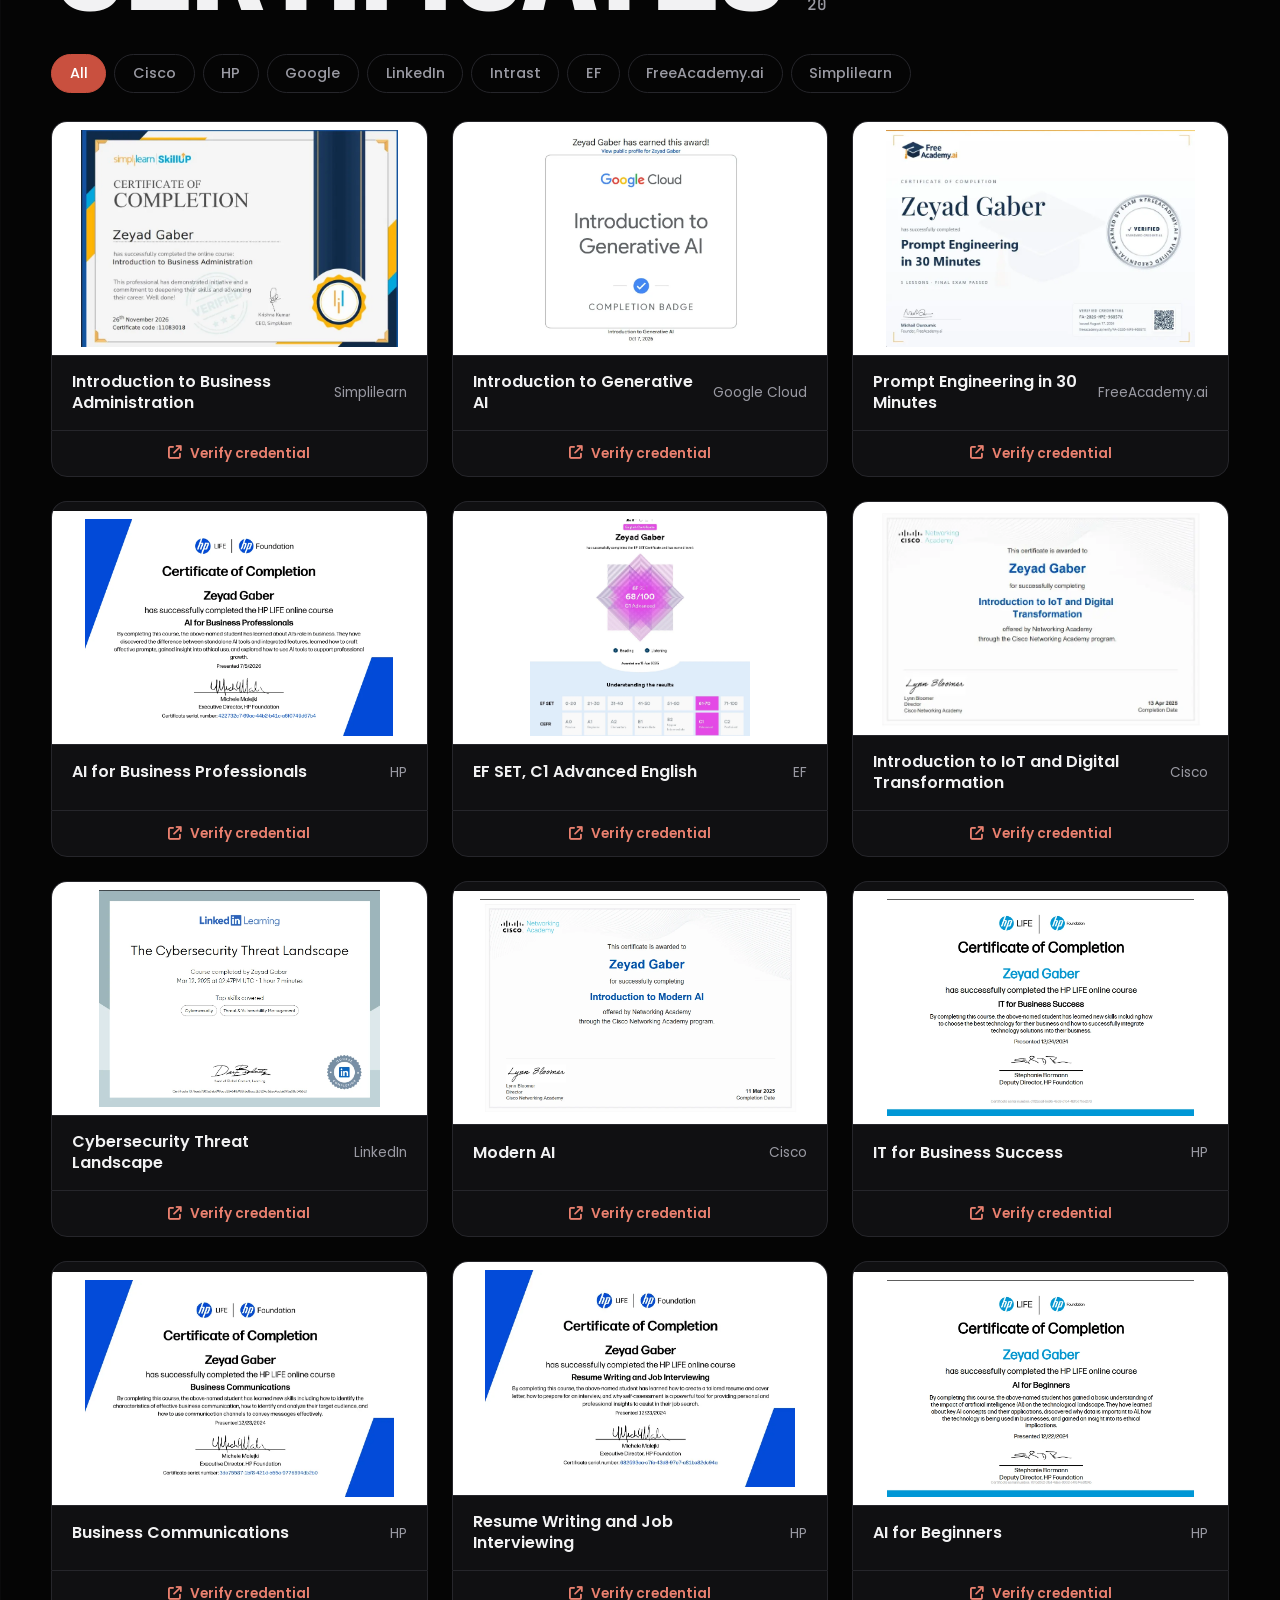
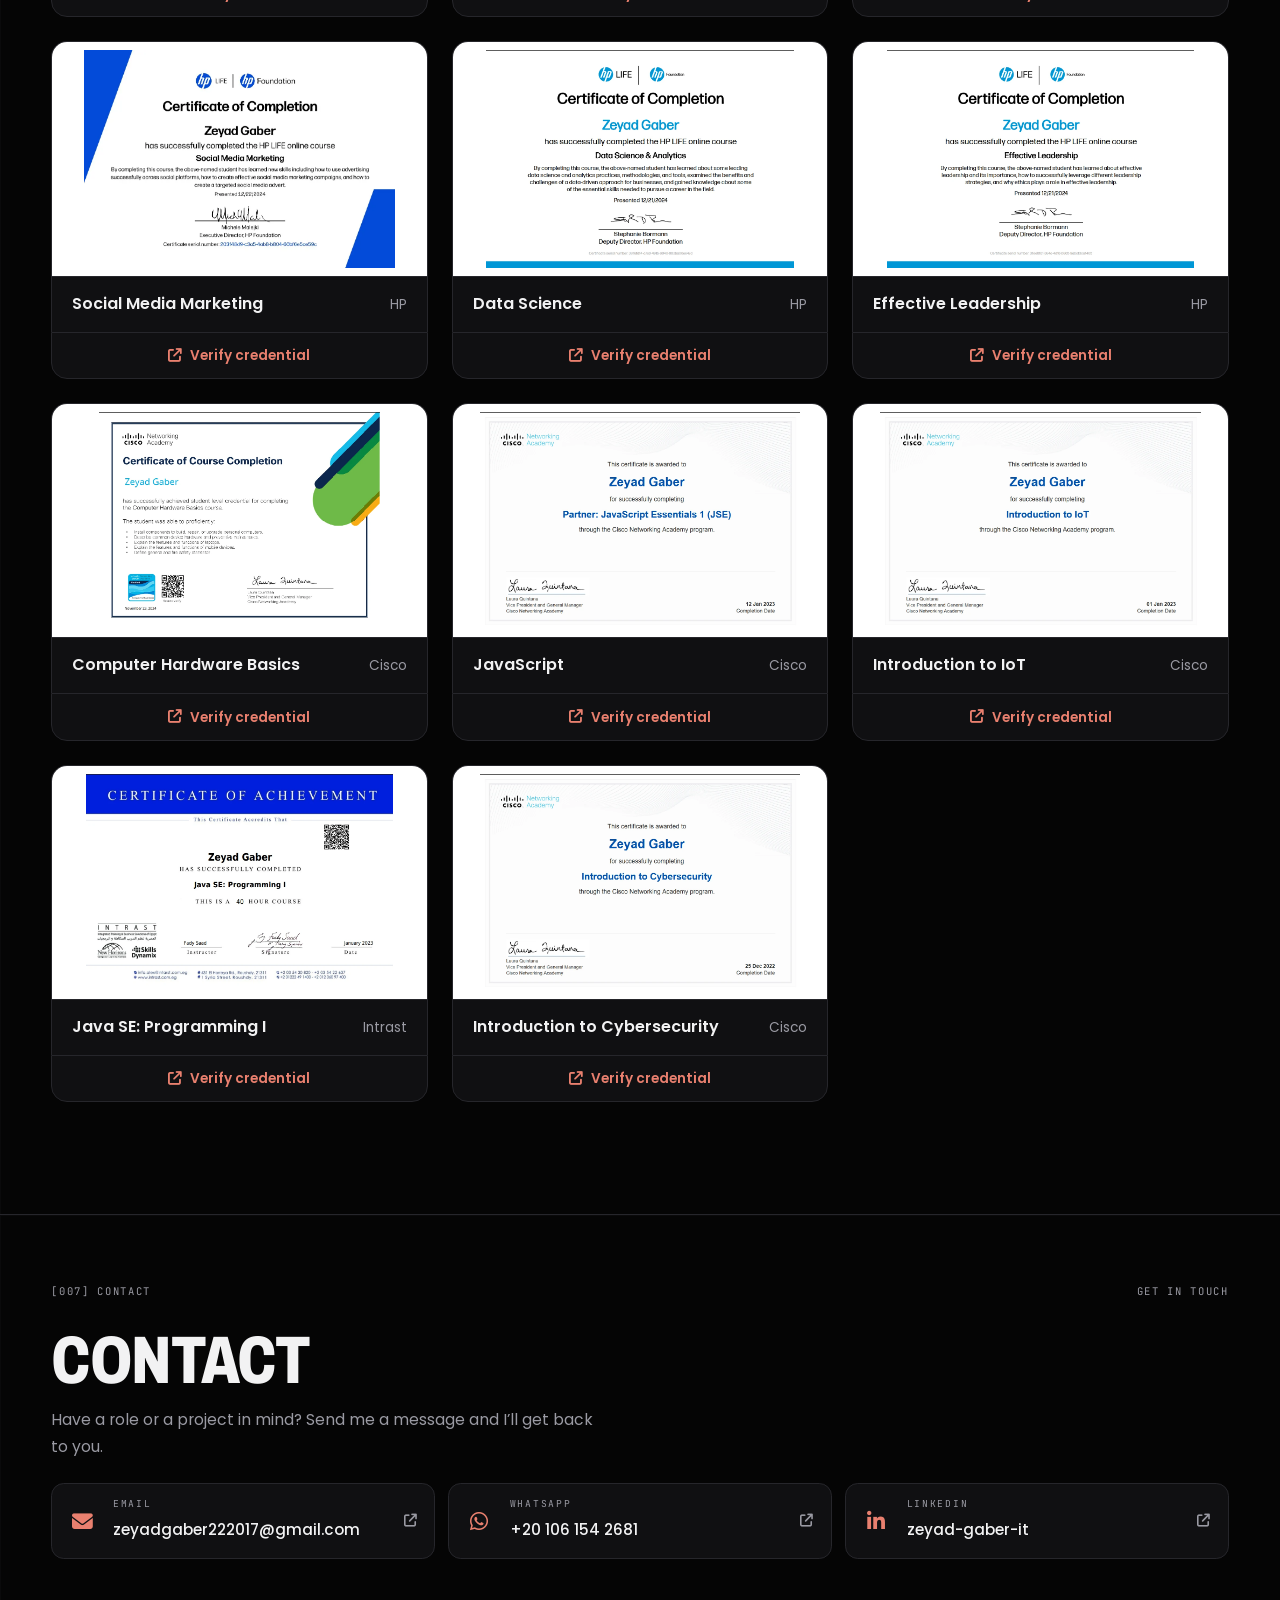
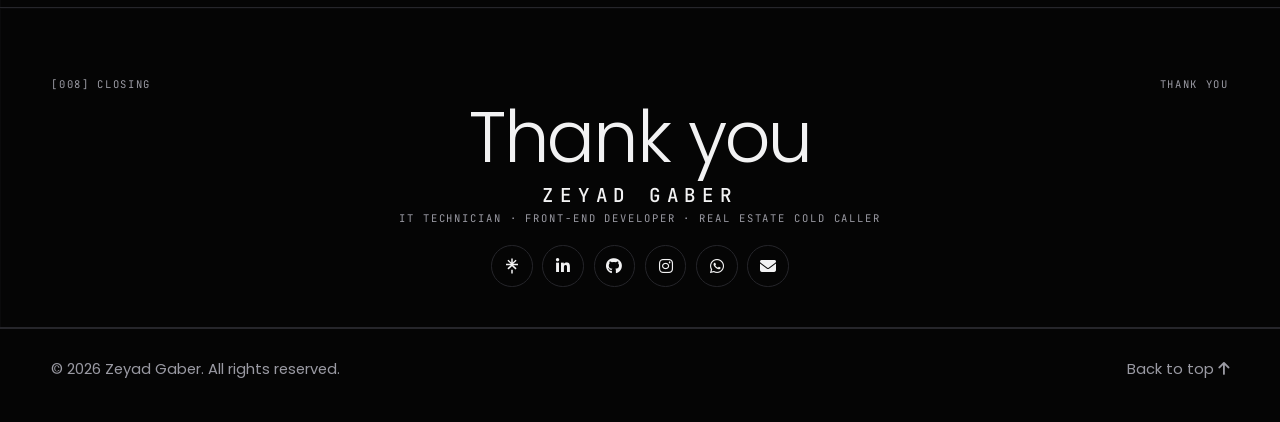
==== commit 4bfd3e62: "Add files via upload" ====
--- a/index.html
+++ b/index.html
@@ -10,9 +10,9 @@
 <meta property="og:site_name" content="Zeyad Gaber">
 <meta property="og:url" content="https://zeyad-220.github.io/MyPortfolio/">
 <meta property="og:title" content="Zeyad Gaber – IT Technician · Front-End Developer · Real Estate Cold Caller">
-<meta property="og:description" content="22 live projects, hands-on IT support experience and 19 certificates. Based in Alexandria, Egypt. Open to work.">
-<meta property="og:image" content="https://zeyad-220.github.io/MyPortfolio/og-image.jpg?v=35">
-<meta property="og:image:secure_url" content="https://zeyad-220.github.io/MyPortfolio/og-image.jpg?v=35">
+<meta property="og:description" content="22 live projects, hands-on IT support experience and 20 certificates. Based in Alexandria, Egypt. Open to work.">
+<meta property="og:image" content="https://zeyad-220.github.io/MyPortfolio/og-image.jpg?v=36">
+<meta property="og:image:secure_url" content="https://zeyad-220.github.io/MyPortfolio/og-image.jpg?v=36">
 <meta property="og:image:type" content="image/jpeg">
 <meta property="og:locale" content="en_US">
 <meta property="og:locale:alternate" content="ar_EG">
@@ -21,9 +21,9 @@
 <meta property="og:image:alt" content="Zeyad Gaber – IT Technician, Front-End Developer, Real Estate Cold Caller">
 <meta name="twitter:card" content="summary_large_image">
 <meta name="twitter:title" content="Zeyad Gaber – IT Technician · Front-End Developer · Real Estate Cold Caller">
-<meta name="twitter:description" content="22 live projects, hands-on IT support experience and 19 certificates. Based in Alexandria, Egypt.">
+<meta name="twitter:description" content="22 live projects, hands-on IT support experience and 20 certificates. Based in Alexandria, Egypt.">
 <meta name="twitter:image:alt" content="Zeyad Gaber – IT Technician, Front-End Developer, Real Estate Cold Caller">
-<meta name="twitter:image" content="https://zeyad-220.github.io/MyPortfolio/og-image.jpg?v=35">
+<meta name="twitter:image" content="https://zeyad-220.github.io/MyPortfolio/og-image.jpg?v=36">
 <link rel="icon" href="dark.png">
 <link rel="preconnect" href="https://fonts.googleapis.com">
 <link rel="preconnect" href="https://fonts.gstatic.com" crossorigin>
@@ -185,33 +185,25 @@
   </div>
   <dl class="meta-row"><div><dt>Role</dt><dd>Research Study Assistant</dd></div><div><dt>Company</dt><dd>Remote</dd></div><div><dt>Type</dt><dd>Part time</dd></div><div><dt>Period</dt><dd>April 2024 – October 2024</dd></div></dl>
 </section>
-<section id="projects" class="exp-intro reveal"><div class="tl"><span>[005] PROJECTS</span><span>22 PROJECTS</span></div><h2 class="big">Projects</h2>  <ul class="jchips">
-      <li><a class="jchip" style="--i:0" href="#p01"><b>01</b>FixPath</a></li>
-      <li><a class="jchip" style="--i:1" href="#p02"><b>02</b>Mahfazty</a></li>
-      <li><a class="jchip" style="--i:2" href="#p03"><b>03</b>IT Support Academy</a></li>
-      <li><a class="jchip" style="--i:3" href="#p04"><b>04</b>KeyForge</a></li>
-      <li><a class="jchip" style="--i:4" href="#p05"><b>05</b>Plate</a></li>
-      <li><a class="jchip" style="--i:5" href="#p06"><b>06</b>Boxing From Zero</a></li>
-      <li><a class="jchip" style="--i:6" href="#p07"><b>07</b>Clinicly</a></li>
-      <li><a class="jchip" style="--i:7" href="#p08"><b>08</b>CafeBook</a></li>
-      <li><a class="jchip" style="--i:8" href="#p09"><b>09</b>DeskFlow</a></li>
-      <li><a class="jchip" style="--i:9" href="#p10"><b>10</b>AskIT</a></li>
-      <li><a class="jchip" style="--i:10" href="#p11"><b>11</b>HomeBase</a></li>
-      <li><a class="jchip" style="--i:11" href="#p12"><b>12</b>Deal Desk</a></li>
-      <li><a class="jchip" style="--i:12" href="#p13"><b>13</b>Notes Hub</a></li>
-      <li><a class="jchip" style="--i:13" href="#p14"><b>14</b>Bookmarks Vault</a></li>
-      <li><a class="jchip" style="--i:14" href="#p15"><b>15</b>Noor</a></li>
-      <li><a class="jchip" style="--i:15" href="#p16"><b>16</b>NutriTrack</a></li>
-      <li><a class="jchip" style="--i:16" href="#p17"><b>17</b>Flappy Bird</a></li>
-      <li><a class="jchip" style="--i:17" href="#p18"><b>18</b>Advanced Calculator</a></li>
-      <li><a class="jchip" style="--i:18" href="#p19"><b>19</b>Weather App</a></li>
-      <li><a class="jchip" style="--i:19" href="#p20"><b>20</b>Tic Tac Toe</a></li>
-      <li><a class="jchip" style="--i:20" href="#p21"><b>21</b>WebPedia</a></li>
-      <li><a class="jchip" style="--i:21" href="#p22"><b>22</b>Exchange Rate Converter</a></li>
-    </ul>
-  <div class="jdrop"><button type="button" class="jbtn" aria-expanded="false"><i class="jarr">&#8595;</i><span>Jump to a project</span><svg class="chev" width="14" height="14" viewBox="0 0 14 14" fill="none" stroke="currentColor" stroke-width="1.8" stroke-linecap="round" stroke-linejoin="round"><path d="M3 5l4 4 4-4"/></svg></button><ul class="jgrid"><li><a class="jtile" style="--i:0" href="#p01"><b>01</b><span>FixPath</span></a></li><li><a class="jtile" style="--i:1" href="#p02"><b>02</b><span>Mahfazty</span></a></li><li><a class="jtile" style="--i:2" href="#p03"><b>03</b><span>IT Support Academy</span></a></li><li><a class="jtile" style="--i:3" href="#p04"><b>04</b><span>KeyForge</span></a></li><li><a class="jtile" style="--i:4" href="#p05"><b>05</b><span>Plate</span></a></li><li><a class="jtile" style="--i:5" href="#p06"><b>06</b><span>Boxing From Zero</span></a></li><li><a class="jtile" style="--i:6" href="#p07"><b>07</b><span>Clinicly</span></a></li><li><a class="jtile" style="--i:7" href="#p08"><b>08</b><span>CafeBook</span></a></li><li><a class="jtile" style="--i:8" href="#p09"><b>09</b><span>DeskFlow</span></a></li><li><a class="jtile" style="--i:9" href="#p10"><b>10</b><span>AskIT</span></a></li><li><a class="jtile" style="--i:10" href="#p11"><b>11</b><span>HomeBase</span></a></li><li><a class="jtile" style="--i:11" href="#p12"><b>12</b><span>Deal Desk</span></a></li><li><a class="jtile" style="--i:12" href="#p13"><b>13</b><span>Notes Hub</span></a></li><li><a class="jtile" style="--i:13" href="#p14"><b>14</b><span>Bookmarks Vault</span></a></li><li><a class="jtile" style="--i:14" href="#p15"><b>15</b><span>Noor</span></a></li><li><a class="jtile" style="--i:15" href="#p16"><b>16</b><span>NutriTrack</span></a></li><li><a class="jtile" style="--i:16" href="#p17"><b>17</b><span>Flappy Bird</span></a></li><li><a class="jtile" style="--i:17" href="#p18"><b>18</b><span>Advanced Calculator</span></a></li><li><a class="jtile" style="--i:18" href="#p19"><b>19</b><span>Weather App</span></a></li><li><a class="jtile" style="--i:19" href="#p20"><b>20</b><span>Tic Tac Toe</span></a></li><li><a class="jtile" style="--i:20" href="#p21"><b>21</b><span>WebPedia</span></a></li><li><a class="jtile" style="--i:21" href="#p22"><b>22</b><span>Exchange Rate Converter</span></a></li></ul></div>
-</section>
-<section class="project reveal" id="p01" style="--h:38">
+<section id="projects" class="exp-intro reveal"><div class="tl"><span>[005] PROJECTS</span><span>22 PROJECTS</span></div><h2 class="big">Projects</h2> <div class="pcontrols">
+    <div class="pfilters" role="group" aria-label="Filter projects by category">
+      <button class="pfchip" type="button" data-f="all" aria-pressed="true" style="--i:0"><span>All</span><b>22</b></button>
+      <button class="pfchip" type="button" data-f="it" aria-pressed="false" style="--i:1"><span>IT</span><b>5</b></button>
+      <button class="pfchip" type="button" data-f="crm" aria-pressed="false" style="--i:2"><span>Cold calling / CRM</span><b>1</b></button>
+      <button class="pfchip" type="button" data-f="daily" aria-pressed="false" style="--i:3"><span>Tools &amp; daily life</span><b>11</b></button>
+      <button class="pfchip" type="button" data-f="sports" aria-pressed="false" style="--i:4"><span>Sports</span><b>3</b></button>
+      <button class="pfchip" type="button" data-f="games" aria-pressed="false" style="--i:5"><span>Games</span><b>2</b></button>
+    </div>
+    <div class="pactions">
+      <button class="pview" id="pview" type="button" aria-pressed="false"><i class="fas fa-table-cells-large" aria-hidden="true"></i><span>Show all projects</span></button>
+      <div class="jdrop pjump"><button type="button" class="jbtn" aria-expanded="false"><i class="jarr">&#8595;</i><span>Jump to a project</span><svg class="chev" width="14" height="14" viewBox="0 0 14 14" fill="none" stroke="currentColor" stroke-width="1.8" stroke-linecap="round" stroke-linejoin="round"><path d="M3 5l4 4 4-4"/></svg></button><ul class="jgrid"><li><a class="jtile" style="--i:0" href="#p01"><b>01</b><span>FixPath</span></a></li><li><a class="jtile" style="--i:1" href="#p02"><b>02</b><span>Mahfazty</span></a></li><li><a class="jtile" style="--i:2" href="#p03"><b>03</b><span>IT Support Academy</span></a></li><li><a class="jtile" style="--i:3" href="#p04"><b>04</b><span>KeyForge</span></a></li><li><a class="jtile" style="--i:4" href="#p05"><b>05</b><span>Plate</span></a></li><li><a class="jtile" style="--i:5" href="#p06"><b>06</b><span>Boxing From Zero</span></a></li><li><a class="jtile" style="--i:6" href="#p07"><b>07</b><span>Clinicly</span></a></li><li><a class="jtile" style="--i:7" href="#p08"><b>08</b><span>CafeBook</span></a></li><li><a class="jtile" style="--i:8" href="#p09"><b>09</b><span>DeskFlow</span></a></li><li><a class="jtile" style="--i:9" href="#p10"><b>10</b><span>AskIT</span></a></li><li><a class="jtile" style="--i:10" href="#p11"><b>11</b><span>HomeBase</span></a></li><li><a class="jtile" style="--i:11" href="#p12"><b>12</b><span>Deal Desk</span></a></li><li><a class="jtile" style="--i:12" href="#p13"><b>13</b><span>Notes Hub</span></a></li><li><a class="jtile" style="--i:13" href="#p14"><b>14</b><span>Bookmarks Vault</span></a></li><li><a class="jtile" style="--i:14" href="#p15"><b>15</b><span>Noor</span></a></li><li><a class="jtile" style="--i:15" href="#p16"><b>16</b><span>NutriTrack</span></a></li><li><a class="jtile" style="--i:16" href="#p17"><b>17</b><span>Flappy Bird</span></a></li><li><a class="jtile" style="--i:17" href="#p18"><b>18</b><span>Advanced Calculator</span></a></li><li><a class="jtile" style="--i:18" href="#p19"><b>19</b><span>Weather App</span></a></li><li><a class="jtile" style="--i:19" href="#p20"><b>20</b><span>Tic Tac Toe</span></a></li><li><a class="jtile" style="--i:20" href="#p21"><b>21</b><span>WebPedia</span></a></li><li><a class="jtile" style="--i:21" href="#p22"><b>22</b><span>Exchange Rate Converter</span></a></li></ul></div>
+    </div>
+  </div>
+</section>
+<div class="pslider" id="pslider" role="region" aria-roledescription="carousel" aria-label="Projects">
+  <div class="pviewport">
+    <div class="ptrack">
+<section class="project pslide" id="p01" data-cat="it" style="--h:38">
   <div class="tl"><span>[01] PROJECT 01</span><span>SELECTED WORK</span></div>
   <div class="p-grid">
     <div class="p-copy">
@@ -223,7 +215,7 @@
   </div>
   <dl class="meta-row"><div><dt>Project</dt><dd>FixPath: IT Troubleshooting Guide</dd></div><div><dt>Live demo</dt><dd>zeyad-220.github.io</dd></div><div><dt>Section</dt><dd>Projects</dd></div><div><dt>Index</dt><dd>01 / 22</dd></div></dl>
 </section>
-<section class="project reveal" id="p02" style="--h:205">
+<section class="project pslide" id="p02" data-cat="daily" style="--h:205">
   <div class="tl"><span>[02] PROJECT 02</span><span>SELECTED WORK</span></div>
   <div class="p-grid">
     <div class="p-copy">
@@ -235,7 +227,7 @@
   </div>
   <dl class="meta-row"><div><dt>Project</dt><dd>Mahfazty: Budget, Bills &amp; Spending</dd></div><div><dt>Live demo</dt><dd>zeyad-220.github.io</dd></div><div><dt>Section</dt><dd>Projects</dd></div><div><dt>Index</dt><dd>02 / 22</dd></div></dl>
 </section>
-<section class="project reveal" id="p03" style="--h:215">
+<section class="project pslide" id="p03" data-cat="it" style="--h:215">
   <div class="tl"><span>[03] PROJECT 03</span><span>SELECTED WORK</span></div>
   <div class="p-grid">
     <div class="p-copy">
@@ -247,7 +239,7 @@
   </div>
   <dl class="meta-row"><div><dt>Project</dt><dd>IT Support Academy</dd></div><div><dt>Live demo</dt><dd>zeyad-220.github.io</dd></div><div><dt>Section</dt><dd>Projects</dd></div><div><dt>Index</dt><dd>03 / 22</dd></div></dl>
 </section>
-<section class="project reveal" id="p04" style="--h:152">
+<section class="project pslide" id="p04" data-cat="it" style="--h:152">
   <div class="tl"><span>[04] PROJECT 04</span><span>SELECTED WORK</span></div>
   <div class="p-grid">
     <div class="p-copy">
@@ -259,7 +251,7 @@
   </div>
   <dl class="meta-row"><div><dt>Project</dt><dd>KeyForge: Password Generator &amp; Locker</dd></div><div><dt>Live demo</dt><dd>zeyad-220.github.io</dd></div><div><dt>Section</dt><dd>Projects</dd></div><div><dt>Index</dt><dd>04 / 22</dd></div></dl>
 </section>
-<section class="project reveal" id="p05" style="--h:12">
+<section class="project pslide" id="p05" data-cat="sports" style="--h:12">
   <div class="tl"><span>[05] PROJECT 05</span><span>SELECTED WORK</span></div>
   <div class="p-grid">
     <div class="p-copy">
@@ -271,7 +263,7 @@
   </div>
   <dl class="meta-row"><div><dt>Project</dt><dd>Plate: Workout &amp; Nutrition</dd></div><div><dt>Live demo</dt><dd>zeyad-220.github.io</dd></div><div><dt>Section</dt><dd>Projects</dd></div><div><dt>Index</dt><dd>05 / 22</dd></div></dl>
 </section>
-<section class="project reveal" id="p06" style="--h:350">
+<section class="project pslide" id="p06" data-cat="sports" style="--h:350">
   <div class="tl"><span>[06] PROJECT 06</span><span>SELECTED WORK</span></div>
   <div class="p-grid">
     <div class="p-copy">
@@ -283,7 +275,7 @@
   </div>
   <dl class="meta-row"><div><dt>Project</dt><dd>Boxing From Zero<span class="ar-only"> (بوكسينج من الصفر)</span></dd></div><div><dt>Live demo</dt><dd>zeyad-220.github.io</dd></div><div><dt>Section</dt><dd>Projects</dd></div><div><dt>Index</dt><dd>06 / 22</dd></div></dl>
 </section>
-<section class="project reveal" id="p07" style="--h:175">
+<section class="project pslide" id="p07" data-cat="daily" style="--h:175">
   <div class="tl"><span>[07] PROJECT 07</span><span>SELECTED WORK</span></div>
   <div class="p-grid">
     <div class="p-copy">
@@ -295,7 +287,7 @@
   </div>
   <dl class="meta-row"><div><dt>Project</dt><dd>Clinicly<span class="ar-only"> (العيادة)</span></dd></div><div><dt>Live demo</dt><dd>zeyad-220.github.io</dd></div><div><dt>Section</dt><dd>Projects</dd></div><div><dt>Index</dt><dd>07 / 22</dd></div></dl>
 </section>
-<section class="project reveal" id="p08" style="--h:25">
+<section class="project pslide" id="p08" data-cat="daily" style="--h:25">
   <div class="tl"><span>[08] PROJECT 08</span><span>SELECTED WORK</span></div>
   <div class="p-grid">
     <div class="p-copy">
@@ -307,7 +299,7 @@
   </div>
   <dl class="meta-row"><div><dt>Project</dt><dd>CafeBook<span class="ar-only"> (الكافيه)</span></dd></div><div><dt>Live demo</dt><dd>zeyad-220.github.io</dd></div><div><dt>Section</dt><dd>Projects</dd></div><div><dt>Index</dt><dd>08 / 22</dd></div></dl>
 </section>
-<section class="project reveal" id="p09" style="--h:170">
+<section class="project pslide" id="p09" data-cat="it" style="--h:170">
   <div class="tl"><span>[09] PROJECT 09</span><span>SELECTED WORK</span></div>
   <div class="p-grid">
     <div class="p-copy">
@@ -319,7 +311,7 @@
   </div>
   <dl class="meta-row"><div><dt>Project</dt><dd>DeskFlow: Help Desk Ticket Tracker</dd></div><div><dt>Live demo</dt><dd>zeyad-220.github.io</dd></div><div><dt>Section</dt><dd>Projects</dd></div><div><dt>Index</dt><dd>09 / 22</dd></div></dl>
 </section>
-<section class="project reveal" id="p10" style="--h:158">
+<section class="project pslide" id="p10" data-cat="it" style="--h:158">
   <div class="tl"><span>[10] PROJECT 10</span><span>SELECTED WORK</span></div>
   <div class="p-grid">
     <div class="p-copy">
@@ -331,7 +323,7 @@
   </div>
   <dl class="meta-row"><div><dt>Project</dt><dd>AskIT: IT Support Portal</dd></div><div><dt>Live demo</dt><dd>zeyad-220.github.io</dd></div><div><dt>Section</dt><dd>Projects</dd></div><div><dt>Index</dt><dd>10 / 22</dd></div></dl>
 </section>
-<section class="project reveal" id="p11" style="--h:190">
+<section class="project pslide" id="p11" data-cat="daily" style="--h:190">
   <div class="tl"><span>[11] PROJECT 11</span><span>SELECTED WORK</span></div>
   <div class="p-grid">
     <div class="p-copy">
@@ -343,7 +335,7 @@
   </div>
   <dl class="meta-row"><div><dt>Project</dt><dd>HOMEBASE</dd></div><div><dt>Live demo</dt><dd>zeyad-220.github.io</dd></div><div><dt>Section</dt><dd>Projects</dd></div><div><dt>Index</dt><dd>11 / 22</dd></div></dl>
 </section>
-<section class="project reveal" id="p12" style="--h:18">
+<section class="project pslide" id="p12" data-cat="crm" style="--h:18">
   <div class="tl"><span>[12] PROJECT 12</span><span>SELECTED WORK</span></div>
   <div class="p-grid">
     <div class="p-copy">
@@ -355,7 +347,7 @@
   </div>
   <dl class="meta-row"><div><dt>Project</dt><dd>Deal Desk (Real Estate CRM)</dd></div><div><dt>Live demo</dt><dd>zeyad-220.github.io</dd></div><div><dt>Section</dt><dd>Projects</dd></div><div><dt>Index</dt><dd>12 / 22</dd></div></dl>
 </section>
-<section class="project reveal" id="p13" style="--h:40">
+<section class="project pslide" id="p13" data-cat="daily" style="--h:40">
   <div class="tl"><span>[13] PROJECT 13</span><span>SELECTED WORK</span></div>
   <div class="p-grid">
     <div class="p-copy">
@@ -367,7 +359,7 @@
   </div>
   <dl class="meta-row"><div><dt>Project</dt><dd>Notes Hub<span class="ar-only"> (مركز ملاحظاتي)</span></dd></div><div><dt>Live demo</dt><dd>zeyad-220.github.io</dd></div><div><dt>Section</dt><dd>Projects</dd></div><div><dt>Index</dt><dd>13 / 22</dd></div></dl>
 </section>
-<section class="project reveal" id="p14" style="--h:250">
+<section class="project pslide" id="p14" data-cat="daily" style="--h:250">
   <div class="tl"><span>[14] PROJECT 14</span><span>SELECTED WORK</span></div>
   <div class="p-grid">
     <div class="p-copy">
@@ -379,7 +371,7 @@
   </div>
   <dl class="meta-row"><div><dt>Project</dt><dd>Zeyad's Vault: Bookmarks Manager</dd></div><div><dt>Live demo</dt><dd>zeyad-220.github.io</dd></div><div><dt>Section</dt><dd>Projects</dd></div><div><dt>Index</dt><dd>14 / 22</dd></div></dl>
 </section>
-<section class="project reveal" id="p15" style="--h:160">
+<section class="project pslide" id="p15" data-cat="daily" style="--h:160">
   <div class="tl"><span>[15] PROJECT 15</span><span>SELECTED WORK</span></div>
   <div class="p-grid">
     <div class="p-copy">
@@ -391,7 +383,7 @@
   </div>
   <dl class="meta-row"><div><dt>Project</dt><dd>Noor: Daily Muslim Companion</dd></div><div><dt>Live demo</dt><dd>zeyad-220.github.io</dd></div><div><dt>Section</dt><dd>Projects</dd></div><div><dt>Index</dt><dd>15 / 22</dd></div></dl>
 </section>
-<section class="project reveal" id="p16" style="--h:150">
+<section class="project pslide" id="p16" data-cat="sports" style="--h:150">
   <div class="tl"><span>[16] PROJECT 16</span><span>SELECTED WORK</span></div>
   <div class="p-grid">
     <div class="p-copy">
@@ -403,7 +395,7 @@
   </div>
   <dl class="meta-row"><div><dt>Project</dt><dd>NutriTrack</dd></div><div><dt>Live demo</dt><dd>zeyad-220.github.io</dd></div><div><dt>Section</dt><dd>Projects</dd></div><div><dt>Index</dt><dd>16 / 22</dd></div></dl>
 </section>
-<section class="project reveal" id="p17" style="--h:40">
+<section class="project pslide" id="p17" data-cat="games" style="--h:40">
   <div class="tl"><span>[17] PROJECT 17</span><span>SELECTED WORK</span></div>
   <div class="p-grid">
     <div class="p-copy">
@@ -415,7 +407,7 @@
   </div>
   <dl class="meta-row"><div><dt>Project</dt><dd>Flappy Bird</dd></div><div><dt>Live demo</dt><dd>zeyad-220.github.io</dd></div><div><dt>Section</dt><dd>Projects</dd></div><div><dt>Index</dt><dd>17 / 22</dd></div></dl>
 </section>
-<section class="project reveal" id="p18" style="--h:275">
+<section class="project pslide" id="p18" data-cat="daily" style="--h:275">
   <div class="tl"><span>[18] PROJECT 18</span><span>SELECTED WORK</span></div>
   <div class="p-grid">
     <div class="p-copy">
@@ -427,7 +419,7 @@
   </div>
   <dl class="meta-row"><div><dt>Project</dt><dd>Advanced Calculator</dd></div><div><dt>Live demo</dt><dd>zeyad-220.github.io</dd></div><div><dt>Section</dt><dd>Projects</dd></div><div><dt>Index</dt><dd>18 / 22</dd></div></dl>
 </section>
-<section class="project reveal" id="p19" style="--h:200">
+<section class="project pslide" id="p19" data-cat="daily" style="--h:200">
   <div class="tl"><span>[19] PROJECT 19</span><span>SELECTED WORK</span></div>
   <div class="p-grid">
     <div class="p-copy">
@@ -439,7 +431,7 @@
   </div>
   <dl class="meta-row"><div><dt>Project</dt><dd>Weather App</dd></div><div><dt>Live demo</dt><dd>zeyad-220.github.io</dd></div><div><dt>Section</dt><dd>Projects</dd></div><div><dt>Index</dt><dd>19 / 22</dd></div></dl>
 </section>
-<section class="project reveal" id="p20" style="--h:340">
+<section class="project pslide" id="p20" data-cat="games" style="--h:340">
   <div class="tl"><span>[20] PROJECT 20</span><span>SELECTED WORK</span></div>
   <div class="p-grid">
     <div class="p-copy">
@@ -451,7 +443,7 @@
   </div>
   <dl class="meta-row"><div><dt>Project</dt><dd>Tic Tac Toe</dd></div><div><dt>Live demo</dt><dd>zeyad-220.github.io</dd></div><div><dt>Section</dt><dd>Projects</dd></div><div><dt>Index</dt><dd>20 / 22</dd></div></dl>
 </section>
-<section class="project reveal" id="p21" style="--h:25">
+<section class="project pslide" id="p21" data-cat="daily" style="--h:25">
   <div class="tl"><span>[21] PROJECT 21</span><span>SELECTED WORK</span></div>
   <div class="p-grid">
     <div class="p-copy">
@@ -463,7 +455,7 @@
   </div>
   <dl class="meta-row"><div><dt>Project</dt><dd>WebPedia</dd></div><div><dt>Live demo</dt><dd>zeyad-220.github.io</dd></div><div><dt>Section</dt><dd>Projects</dd></div><div><dt>Index</dt><dd>21 / 22</dd></div></dl>
 </section>
-<section class="project reveal" id="p22" style="--h:95">
+<section class="project pslide" id="p22" data-cat="daily" style="--h:95">
   <div class="tl"><span>[22] PROJECT 22</span><span>SELECTED WORK</span></div>
   <div class="p-grid">
     <div class="p-copy">
@@ -475,9 +467,20 @@
   </div>
   <dl class="meta-row"><div><dt>Project</dt><dd>Exchange Rate Converter</dd></div><div><dt>Live demo</dt><dd>zeyad-220.github.io</dd></div><div><dt>Section</dt><dd>Projects</dd></div><div><dt>Index</dt><dd>22 / 22</dd></div></dl>
 </section>
+    </div>
+  </div>
+  <button class="parrow pprev" type="button" aria-label="Previous project"><i class="fas fa-chevron-left" aria-hidden="true"></i></button>
+  <button class="parrow pnext" type="button" aria-label="Next project"><i class="fas fa-chevron-right" aria-hidden="true"></i></button>
+  <div class="pbar">
+    <span class="pcount"><b>01</b><span class="ptot">/ 22</span></span>
+    <div class="pprogress" aria-hidden="true"><span></span></div>
+    <span class="pcat">All</span>
+    <button class="ppause" type="button" aria-label="Pause slideshow" aria-pressed="false"><i class="fas fa-pause" aria-hidden="true"></i></button>
+  </div>
+</div>
 <section id="certificates" class="certs-sec reveal">
-  <div class="tl"><span>[006] CERTIFICATES</span><span>19 ISSUED</span></div>
-  <h2 class="big">Certificates <span class="count">19</span></h2>
+  <div class="tl"><span>[006] CERTIFICATES</span><span>20 ISSUED</span></div>
+  <h2 class="big">Certificates <span class="count">20</span></h2>
   <div class="chips" role="group" aria-label="Filter certificates by issuer">
     <button type="button" class="chip" data-f="all" aria-pressed="true">All</button>
     <button type="button" class="chip" data-f="Cisco" aria-pressed="false">Cisco</button>
@@ -487,8 +490,10 @@
     <button type="button" class="chip" data-f="Intrast" aria-pressed="false">Intrast</button>
     <button type="button" class="chip" data-f="EF" aria-pressed="false">EF</button>
     <button type="button" class="chip" data-f="FreeAcademy" aria-pressed="false">FreeAcademy.ai</button>
+    <button type="button" class="chip" data-f="Simplilearn" aria-pressed="false">Simplilearn</button>
   </div>
   <ul class="grid certs" id="certs">
+    <li data-i="Simplilearn"><button type="button"><img src="Images/Certificates/Simplilearn Business Administration.webp" alt="" loading="lazy"><span class="meta"><strong>Introduction to Business Administration</strong><small>Simplilearn</small></span></button><a class="cv" href="https://www.simplilearn.com/skillup-certificate-landing?token=eyJjb3Vyc2VfaWQiOiI1NTEyIiwiY2VydGlmaWNhdGVfdXJsIjoiaHR0cHM6XC9cL2NlcnRpZmljYXRlcy5zaW1wbGljZG4ubmV0XC9zaGFyZVwvMTEwODMwMThfMTA3MTM4MjZfMTc5NTY3NzE3Mjc1NS5wbmciLCJ1c2VybmFtZSI6IlpleWFkIEdhYmVyIn0%3D&amp;referrer=https%3A%2F%2Flms.simplilearn.com%2Fcourses%2F8555%2FIntroduction-to-Business-Administration%2Fcertificate%2Fdownload-skillup&amp;%24web_only=true" target="_blank" rel="noopener"><i class="fa-solid fa-arrow-up-right-from-square" aria-hidden="true"></i> Verify credential</a></li>
     <li data-i="Google"><button type="button"><img src="Images/Certificates/Google Generative AI.webp" alt="" loading="lazy"><span class="meta"><strong>Introduction to Generative AI</strong><small>Google Cloud</small></span></button><a class="cv" href="https://www.skills.google/public_profiles/d14e4bc6-e854-417b-84da-097ff5709e1f/badges/28710048" target="_blank" rel="noopener"><i class="fa-solid fa-arrow-up-right-from-square" aria-hidden="true"></i> Verify credential</a></li>
     <li data-i="FreeAcademy"><button type="button"><img src="Images/Certificates/Prompt Engineering.webp" alt="" loading="lazy"><span class="meta"><strong>Prompt Engineering in 30 Minutes</strong><small>FreeAcademy.ai</small></span></button><a class="cv" href="https://freeacademy.ai/verify/FA-2026-MPE-96857X" target="_blank" rel="noopener"><i class="fa-solid fa-arrow-up-right-from-square" aria-hidden="true"></i> Verify credential</a></li>
     <li data-i="HP"><button type="button"><img src="Images/Certificates/Ai for b.webp" alt="" loading="lazy"><span class="meta"><strong>AI for Business Professionals</strong><small>HP</small></span></button><a class="cv" href="https://www.life-global.org/certificate/422732c7-69ac-44b2-b41c-a6f0749d67b4" target="_blank" rel="noopener"><i class="fa-solid fa-arrow-up-right-from-square" aria-hidden="true"></i> Verify credential</a></li>
--- a/style.css
+++ b/style.css
@@ -301,7 +301,7 @@
 .contact-list .go{font-size:.8rem;color:var(--mute)}
 .hire{position:fixed;right:var(--pad);bottom:1.25rem;z-index:25;display:inline-flex;align-items:center;gap:.6rem;background:var(--accent);color:var(--on-accent);font:500 .72rem/1 var(--mono);letter-spacing:.12em;text-transform:uppercase;padding:1rem 1.4rem;border-radius:2rem;box-shadow:0 .8rem 2rem -.6rem rgba(0,0,0,.6);transition:transform .2s,opacity .25s,visibility .25s}
 .hire:hover{transform:translateY(-2px)}
-.hire.hide{opacity:0;visibility:hidden;pointer-events:none}
+.hire.hide,.hire.away{opacity:0;visibility:hidden;pointer-events:none}
 @media (max-width:995px){.contact-sec{padding-bottom:8rem}}
 
 /* Compact contact + closing, side-by-side contact cards, project key idea */
@@ -384,3 +384,87 @@
 .certs li:hover>button{transform:none}
 .certs li>a.cv{display:flex;width:100%;height:auto;padding:.7rem 1rem;text-align:center;border-radius:0 0 1rem 1rem;transform:none}
 .certs li>a.cv:hover{transform:none;border-color:var(--accent);background:var(--accent);color:var(--on-accent)}
+
+/* ===== v37: projects slider with category filters ===== */
+.pcontrols{display:flex;flex-wrap:wrap;align-items:center;justify-content:space-between;gap:.9rem 1.2rem;margin:.3rem 0 0;width:100%}
+.pfilters{display:flex;flex-wrap:wrap;gap:.55rem;min-width:0;flex:1 1 18rem}
+.pfchip{display:inline-flex;align-items:center;gap:.55rem;padding:.62rem 1.05rem;border:1px solid var(--line);border-radius:2rem;background:var(--surface);color:var(--mute);font:500 .92rem/1.2 var(--font);transition:transform .25s cubic-bezier(.2,.7,.2,1),border-color .2s,color .2s,background .2s}
+.pfchip b{font:500 .68rem/1 var(--mono);letter-spacing:.08em;color:var(--accent-text)}
+.pfchip:hover{transform:translateY(-2px);border-color:var(--accent);color:var(--text)}
+.pfchip[aria-pressed="true"]{background:var(--text);color:var(--bg);border-color:var(--text)}
+.pfchip[aria-pressed="true"] b{color:var(--accent)}
+.exp-intro .pfchip{opacity:0}
+.exp-intro.in .pfchip{opacity:1;animation:chipIn .55s cubic-bezier(.2,.7,.2,1) both;animation-delay:calc(var(--i,0)*45ms)}
+.pactions{display:flex;align-items:center;gap:.7rem;flex-wrap:wrap}
+.pview{display:inline-flex;align-items:center;gap:.6rem;padding:.62rem 1.1rem;border:1px solid var(--accent);border-radius:2rem;background:transparent;color:var(--text);font:500 .9rem/1.2 var(--font);transition:background .2s,color .2s,border-color .2s,transform .25s cubic-bezier(.2,.7,.2,1)}
+.pview i{font-size:.8rem;color:var(--accent-text);transition:color .2s}
+.pview:hover{background:var(--accent);color:#fff;transform:translateY(-2px)}
+.pview:hover i{color:#fff}
+.pview[aria-pressed="true"]{background:var(--text);color:var(--bg);border-color:var(--text)}
+.pview[aria-pressed="true"] i{color:var(--accent)}
+
+/* jump-to-project dropdown, compact on every screen */
+.pjump{display:block;position:relative;margin:0;width:auto;align-self:auto}
+.pjump .jbtn{display:inline-flex;width:auto;align-items:center;gap:.6rem;padding:.62rem 1.05rem;border:1px solid var(--line);border-radius:2rem;background:transparent;color:var(--mute);font:500 .9rem/1.2 var(--font);text-transform:none;letter-spacing:0}
+.pjump .jbtn:hover{border-color:var(--accent);color:var(--text)}
+.pjump .jarr{display:grid;place-items:center;width:1.5rem;height:1.5rem;border-radius:50%;background:var(--surface);color:var(--accent-text);font-style:normal;font-size:.7rem;border:1px solid var(--line)}
+.pjump .jgrid{display:none;position:absolute;z-index:40;inset-inline-end:0;top:calc(100% + .5rem);width:min(36rem,84vw);grid-template-columns:repeat(3,minmax(0,1fr));gap:.5rem;padding:.7rem;border:1px solid var(--line);border-radius:1rem;background:var(--surface);box-shadow:0 2rem 4rem -1.5rem rgba(0,0,0,.75);max-height:min(62vh,26rem);overflow:auto}
+.pjump.is-open .jgrid{display:grid}
+.pjump .jtile{display:flex;flex-direction:column;gap:.25rem;padding:.6rem .7rem;border:1px solid var(--line);border-radius:.7rem;background:var(--bg);color:var(--text);font:500 .8rem/1.25 var(--font);min-height:0;text-transform:none;letter-spacing:0}
+.pjump .jtile b{font:500 .6rem/1 var(--mono);color:var(--accent-text);letter-spacing:.1em}
+.pjump .jtile:hover{border-color:var(--accent)}
+.pjump .jtile.on{background:var(--text);color:var(--bg);border-color:var(--text)}
+
+/* the slider itself */
+.pslider{position:relative;border-bottom:1px solid var(--line)}
+.pviewport{position:relative;overflow:hidden;transition:height .55s cubic-bezier(.22,.75,.2,1)}
+.ptrack{display:flex;align-items:flex-start;transition:transform .7s cubic-bezier(.22,.75,.2,1);will-change:transform}
+.ptrack.no-anim{transition:none}
+.project.pslide{flex:0 0 100%;min-width:0;border-bottom:0;padding-top:calc(var(--bar) + 1.5rem);justify-content:flex-start;min-height:calc(100svh - 9rem)}
+.project.pslide.is-off{display:none}
+.pslide .p-copy,.pslide .shot{transition:opacity .5s ease,transform .6s cubic-bezier(.22,.75,.2,1)}
+.pslider.is-ready .pslide:not(.is-active) .p-copy,.pslider.is-ready .pslide:not(.is-active) .shot{opacity:0;transform:translateY(1.4rem)}
+.pslider.is-ready .pslide.is-active .p-copy{transition-delay:.1s}
+.pslider.is-ready .pslide.is-active .shot{transition-delay:.16s}
+.parrow{position:absolute;z-index:8;top:calc(50% - 1.9rem);width:2.7rem;height:2.7rem;border-radius:50%;display:grid;place-items:center;border:1px solid var(--line);background:color-mix(in srgb,var(--bg) 70%,transparent);-webkit-backdrop-filter:blur(12px);backdrop-filter:blur(12px);color:var(--text);font-size:.92rem;transition:background .25s,border-color .25s,color .25s,transform .25s}
+.parrow:hover{background:var(--accent);border-color:var(--accent);color:#fff;transform:scale(1.06)}
+.parrow:active{transform:scale(.96)}
+.pprev{inset-inline-start:.35rem}
+.pnext{inset-inline-end:.35rem}
+:root[dir="rtl"] .parrow i{transform:scaleX(-1)}
+.pbar{display:flex;align-items:center;gap:1rem;padding:.85rem var(--pad);padding-inline-end:max(var(--pad),4.5rem);border-top:1px solid var(--line);background:var(--bg);position:relative;z-index:7}
+.pcount{display:flex;align-items:baseline;gap:.3rem;font:500 .7rem/1 var(--mono);letter-spacing:.14em;color:var(--mute);min-width:4.4rem;direction:ltr}
+.pcount b{font-size:.95rem;color:var(--text);letter-spacing:.06em}
+.pprogress{flex:1;height:2px;background:var(--line);position:relative;border-radius:2px;overflow:hidden}
+.pprogress span{position:absolute;inset-block:0;inset-inline-start:0;width:0;background:var(--accent);border-radius:2px;transition:width .55s cubic-bezier(.22,.75,.2,1)}
+.pcat{font:500 .66rem/1 var(--mono);letter-spacing:.16em;text-transform:uppercase;color:var(--mute);white-space:nowrap}
+.ppause{width:2.2rem;height:2.2rem;flex:none;border-radius:50%;display:grid;place-items:center;border:1px solid var(--line);background:transparent;color:var(--mute);font-size:.68rem;transition:border-color .2s,color .2s}
+.ppause:hover{border-color:var(--accent);color:var(--text)}
+
+/* stacked fallback: the old one-under-another layout */
+.pslider.is-stacked{border-bottom:0}
+.pslider.is-stacked .pviewport{height:auto!important;overflow:visible}
+.pslider.is-stacked .ptrack{display:block;transform:none!important}
+.pslider.is-stacked .pslide{width:100%;border-bottom:1px solid var(--line);min-height:100svh}
+.pslider.is-stacked .pslide .p-copy,.pslider.is-stacked .pslide .shot{opacity:1!important;transform:none!important}
+.pslider.is-stacked .parrow,.pslider.is-stacked .pbar{display:none}
+
+@media (max-width:995px){
+  .pcontrols{gap:.8rem}
+  .pfilters{gap:.45rem}
+  .pfchip{padding:.55rem .9rem;font-size:.82rem;gap:.45rem}
+  .pfchip b{font-size:.62rem}
+  .pactions{width:100%;gap:.5rem}
+  .pview{flex:1 1 auto;justify-content:center;padding:.6rem .9rem;font-size:.82rem}
+  .pjump{flex:1 1 auto;width:auto}
+  .pjump .jbtn{width:100%;justify-content:center;font-size:.82rem;padding:.6rem .9rem}
+  .pjump .jgrid{width:min(100%,26rem);grid-template-columns:repeat(2,minmax(0,1fr))}
+  .parrow{top:auto;bottom:.75rem;width:2.5rem;height:2.5rem;font-size:.8rem;transform:none}
+  .parrow:hover,.parrow:active{transform:none}
+  .pprev{inset-inline-start:auto;inset-inline-end:3.4rem}
+  .pnext{inset-inline-end:.75rem}
+  .pbar{padding:.75rem var(--pad);padding-inline-end:6.4rem;gap:.7rem}
+  .pcat{display:none}
+  .pcount{min-width:3.6rem}
+  .project.pslide{padding-top:calc(var(--bar) + 1.2rem);min-height:calc(100svh - 9rem)}
+}
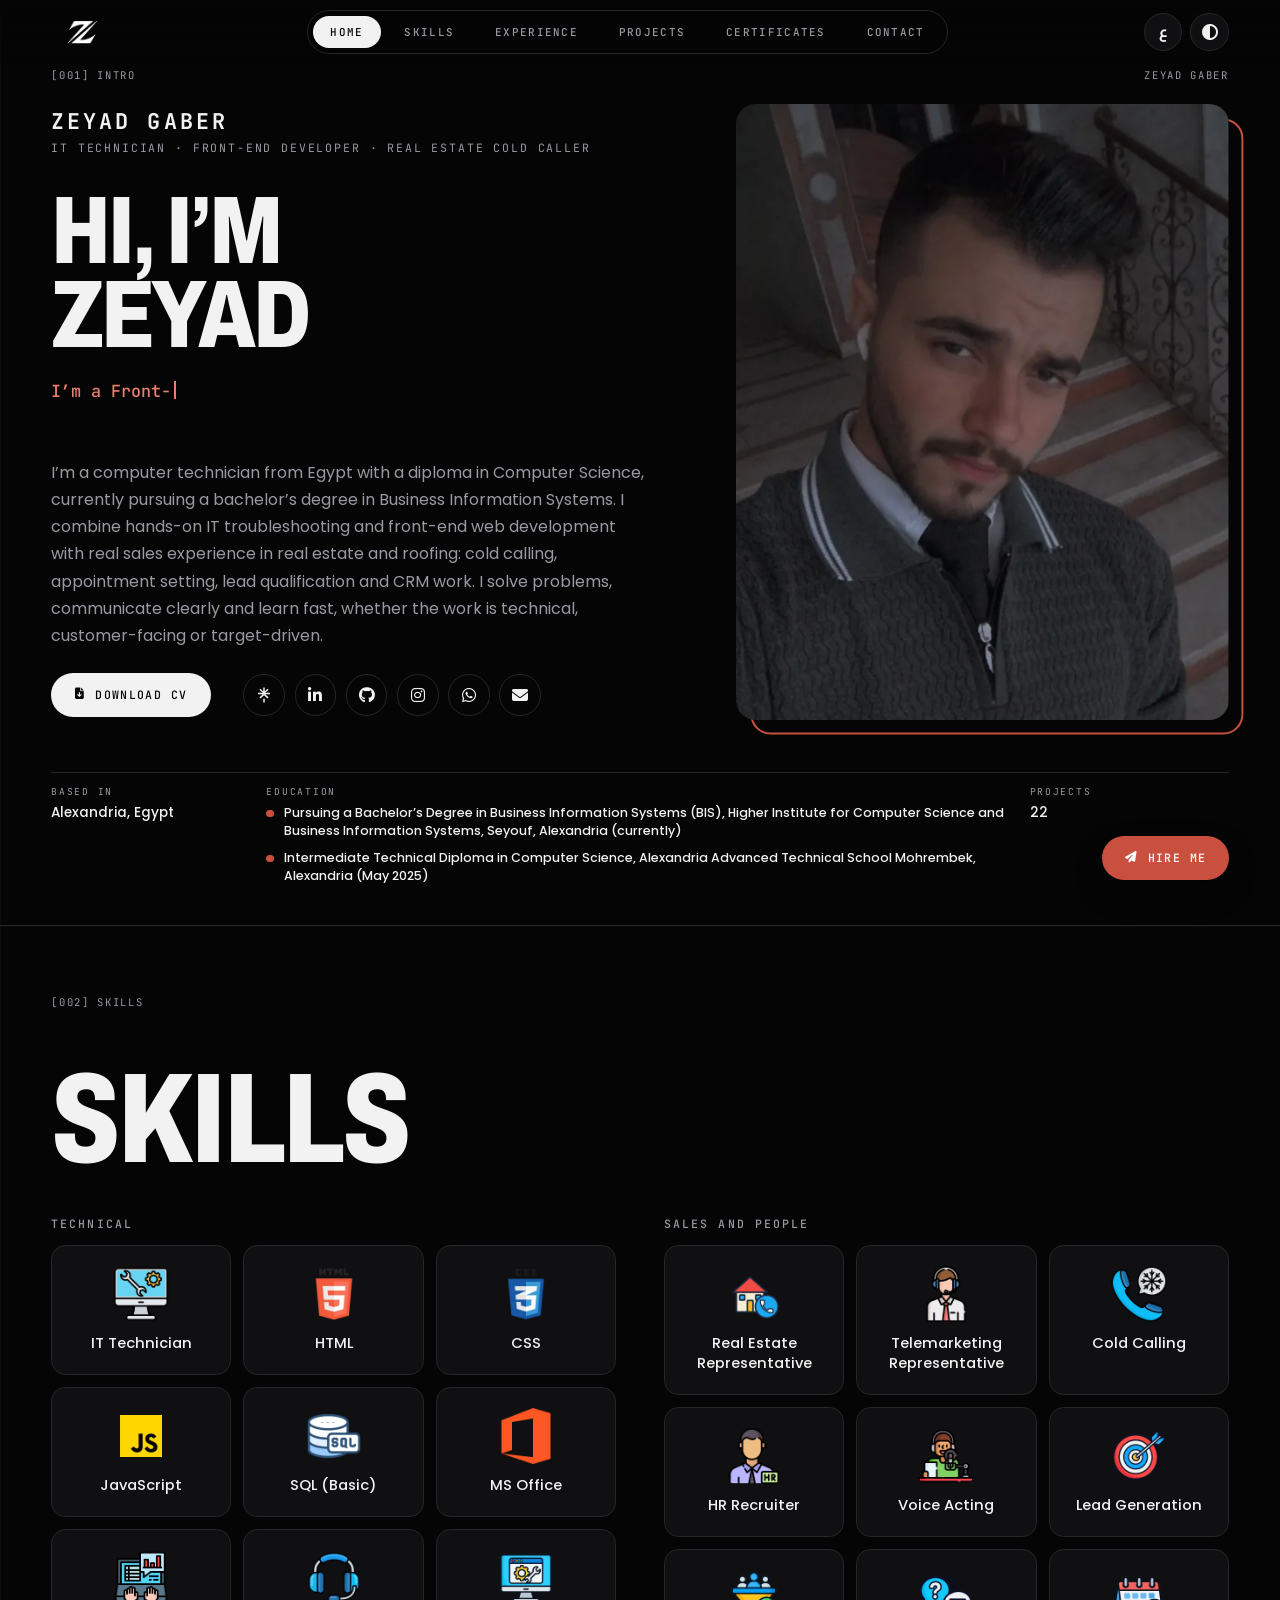
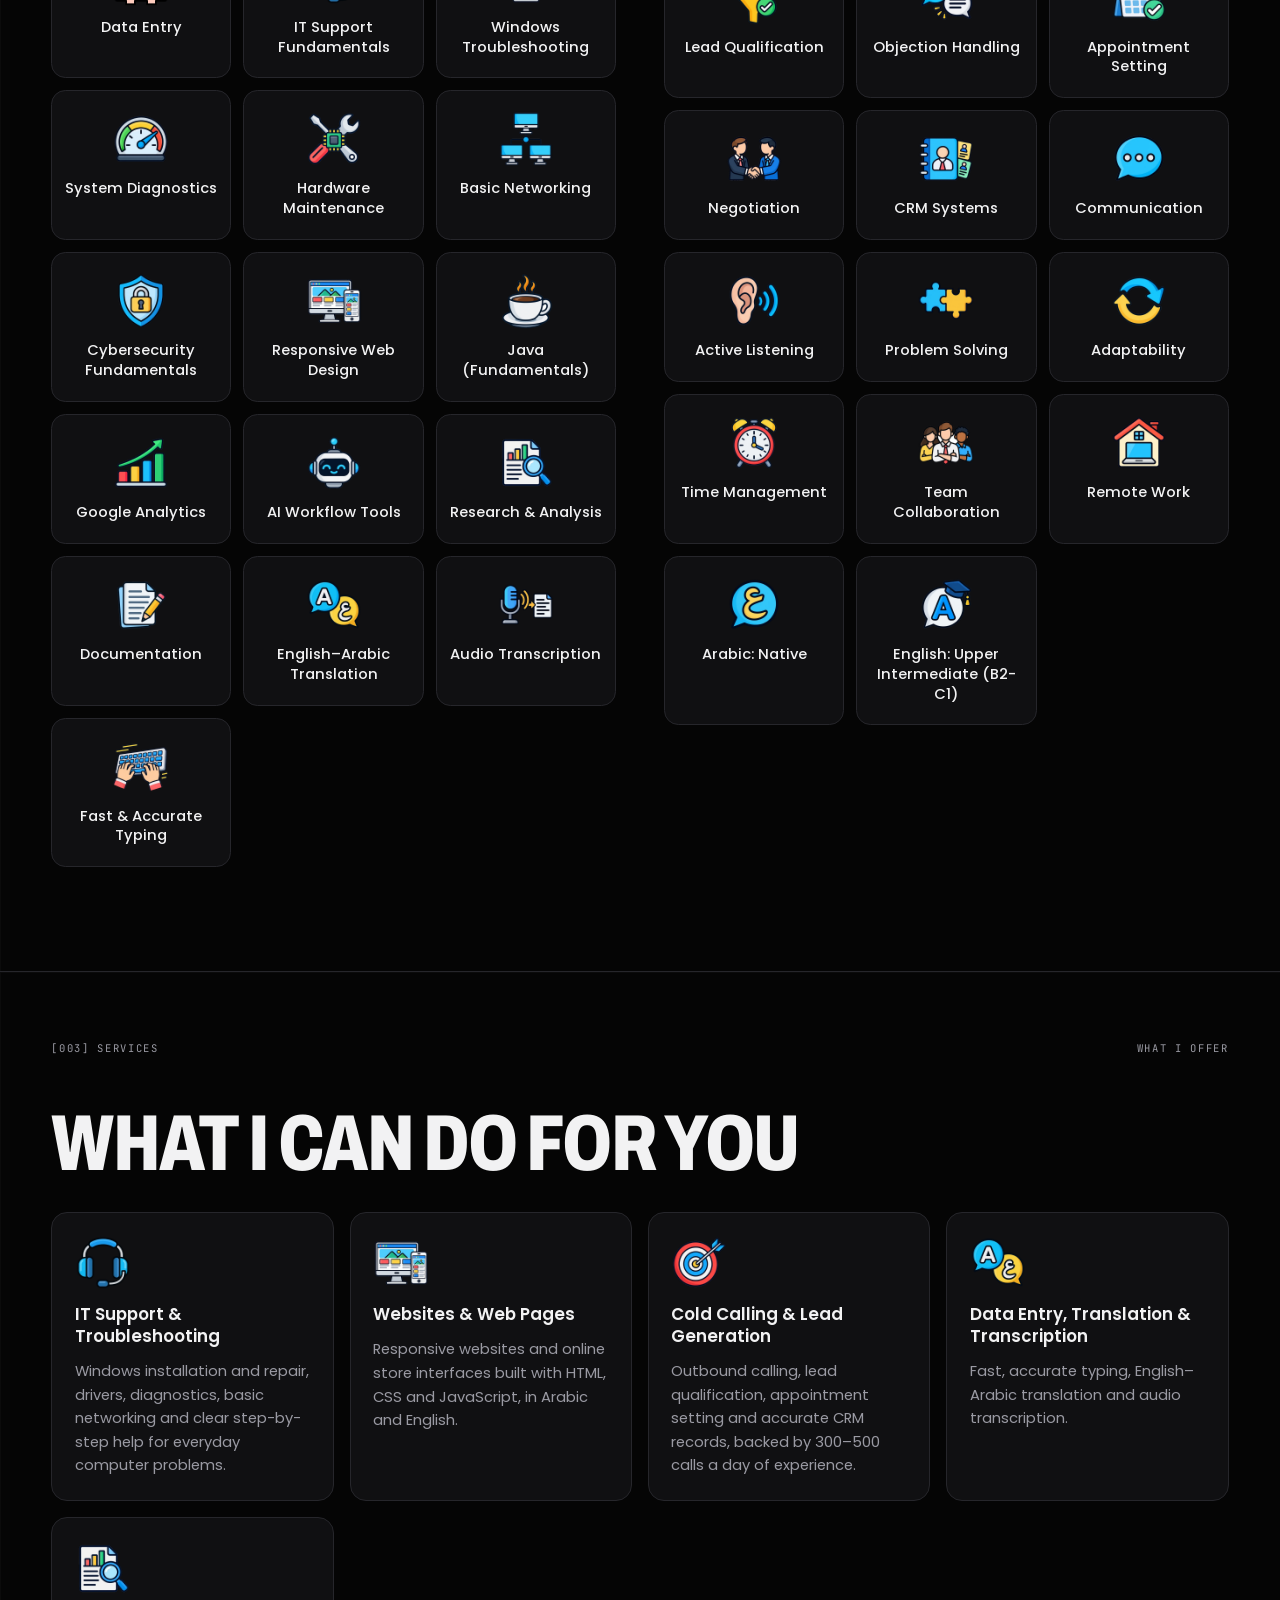
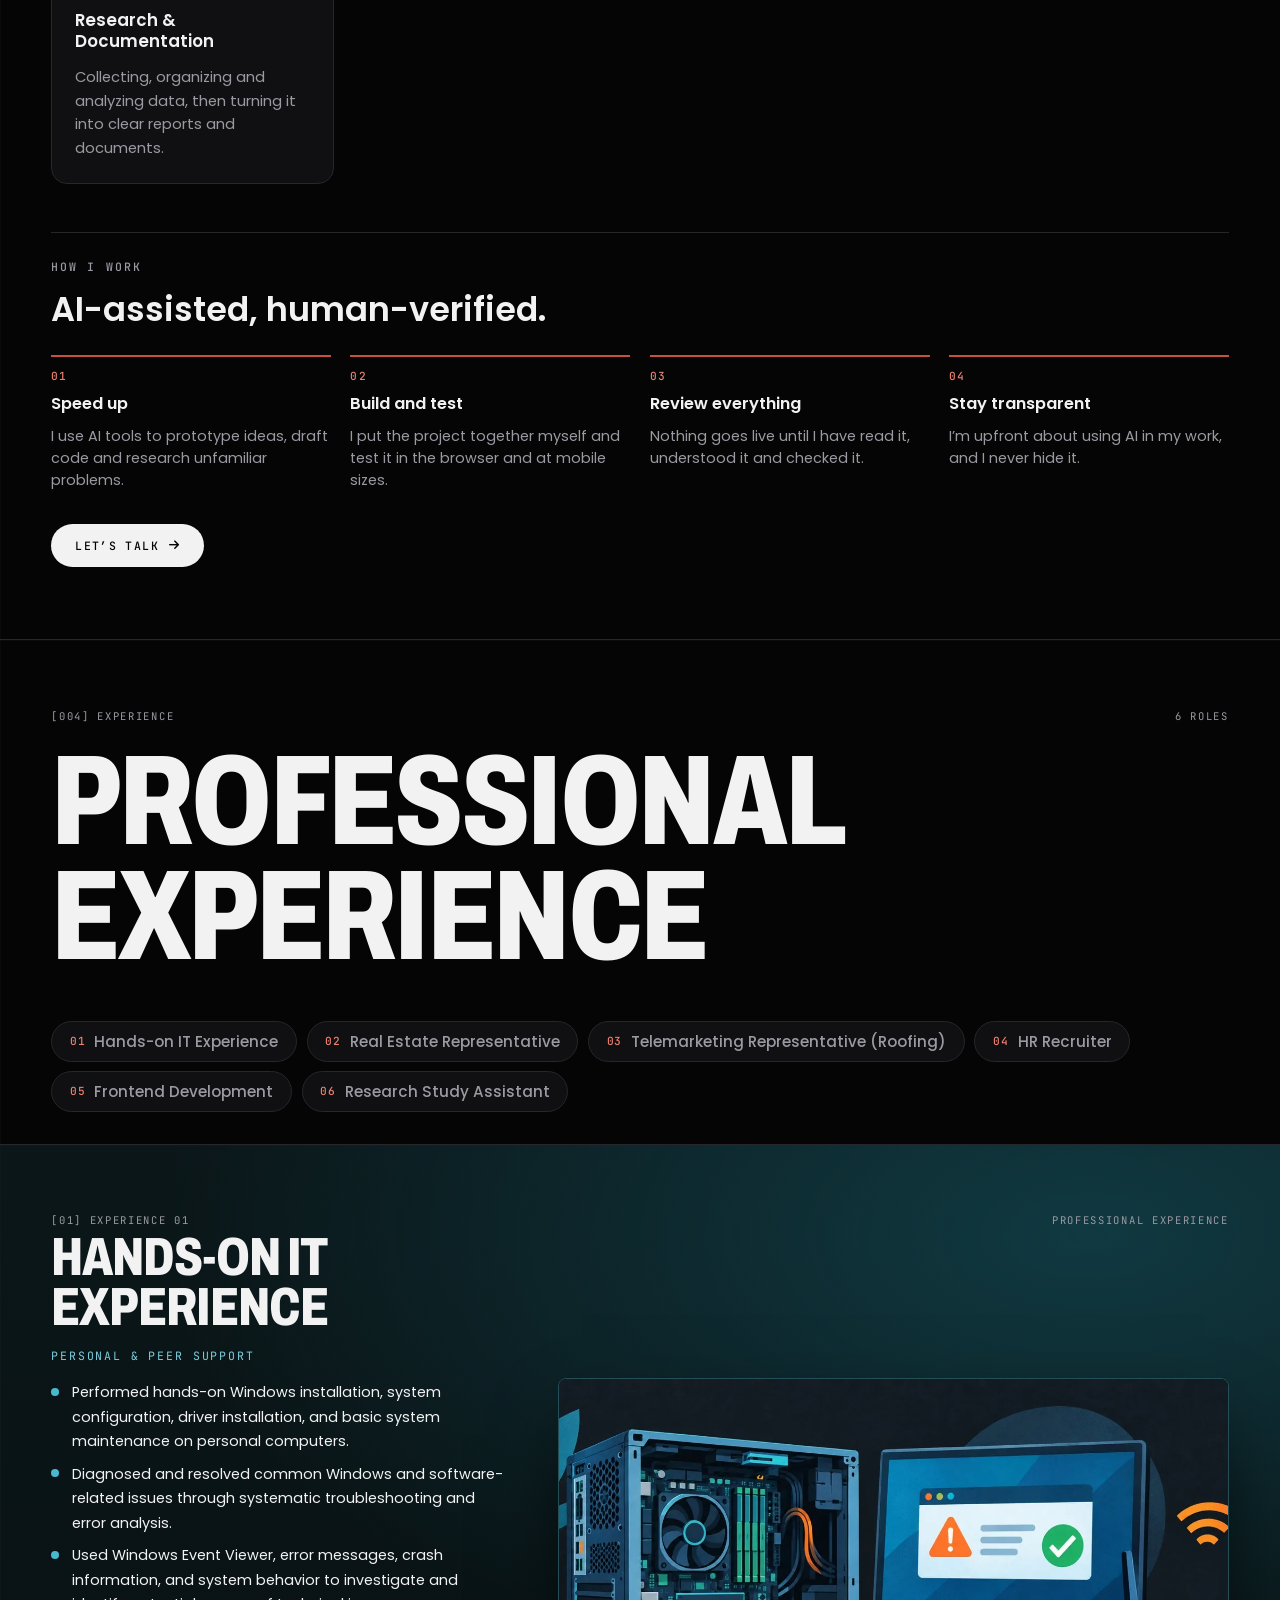
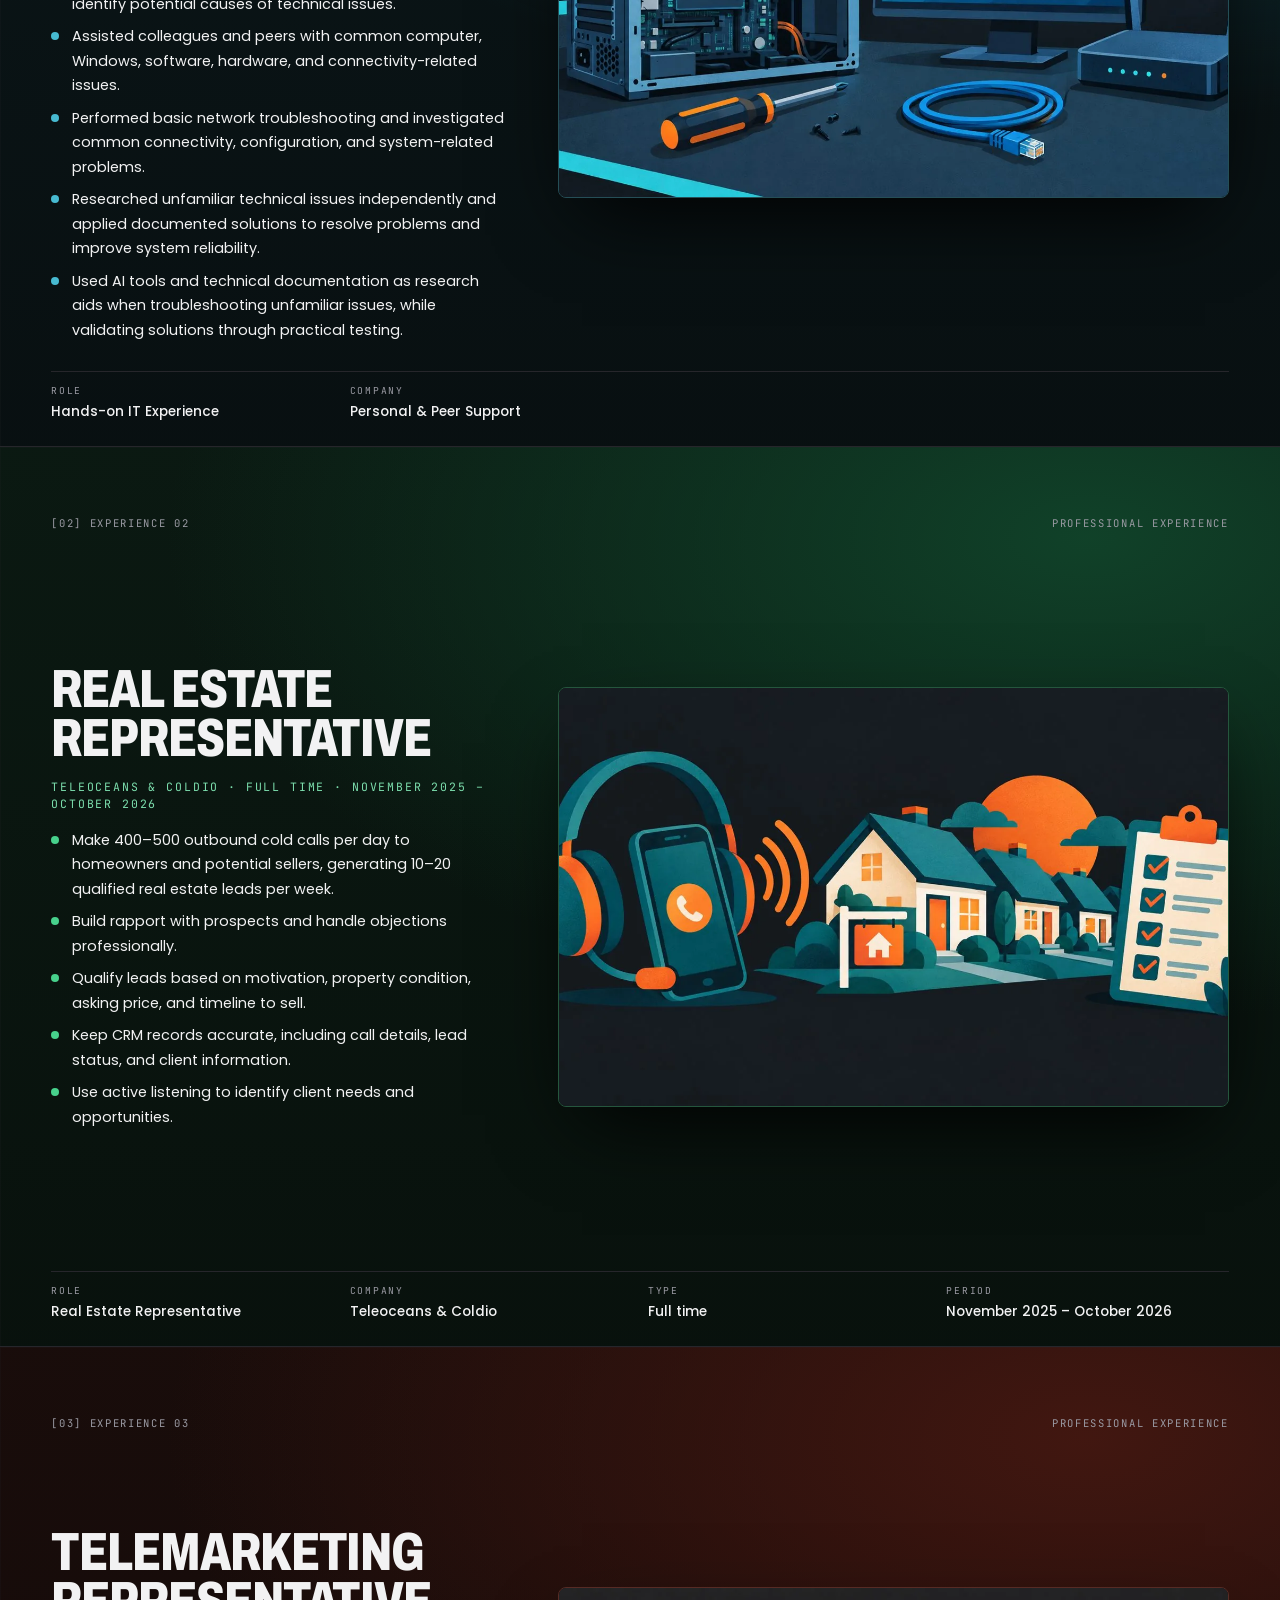
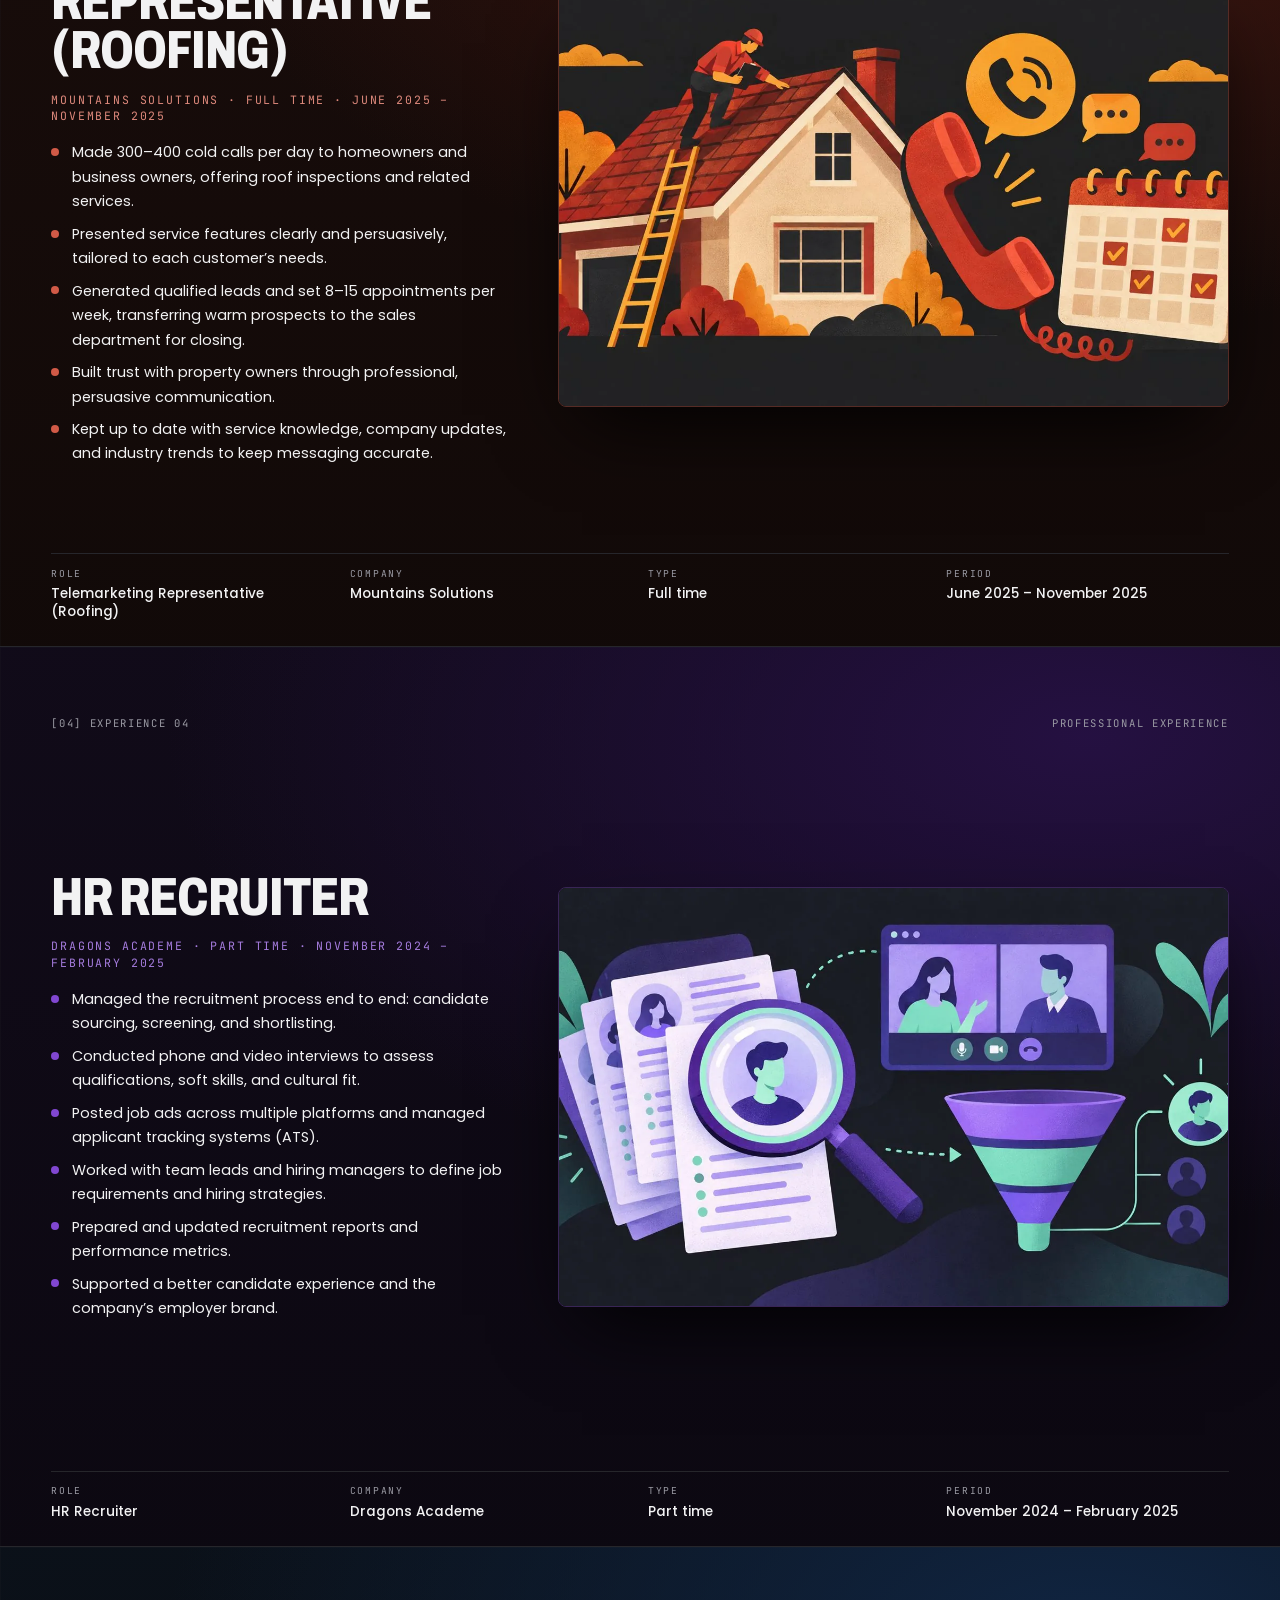
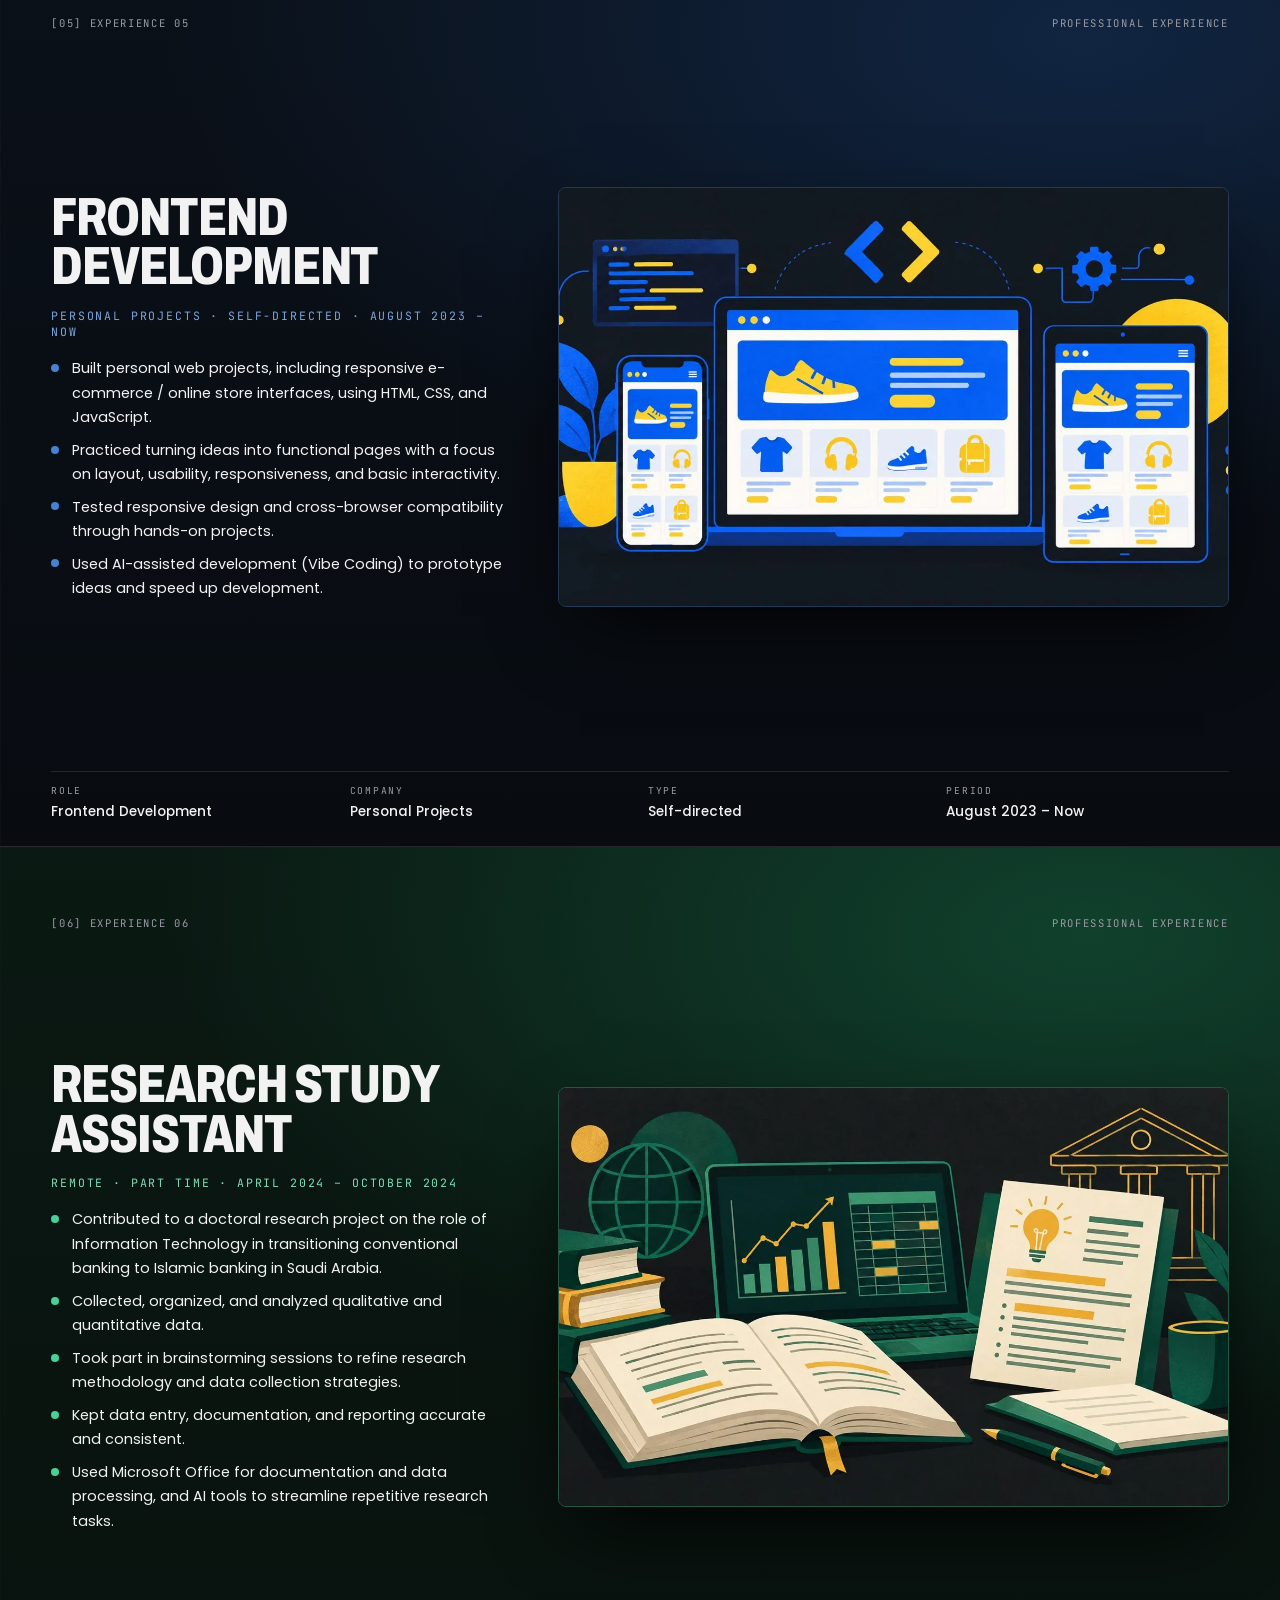
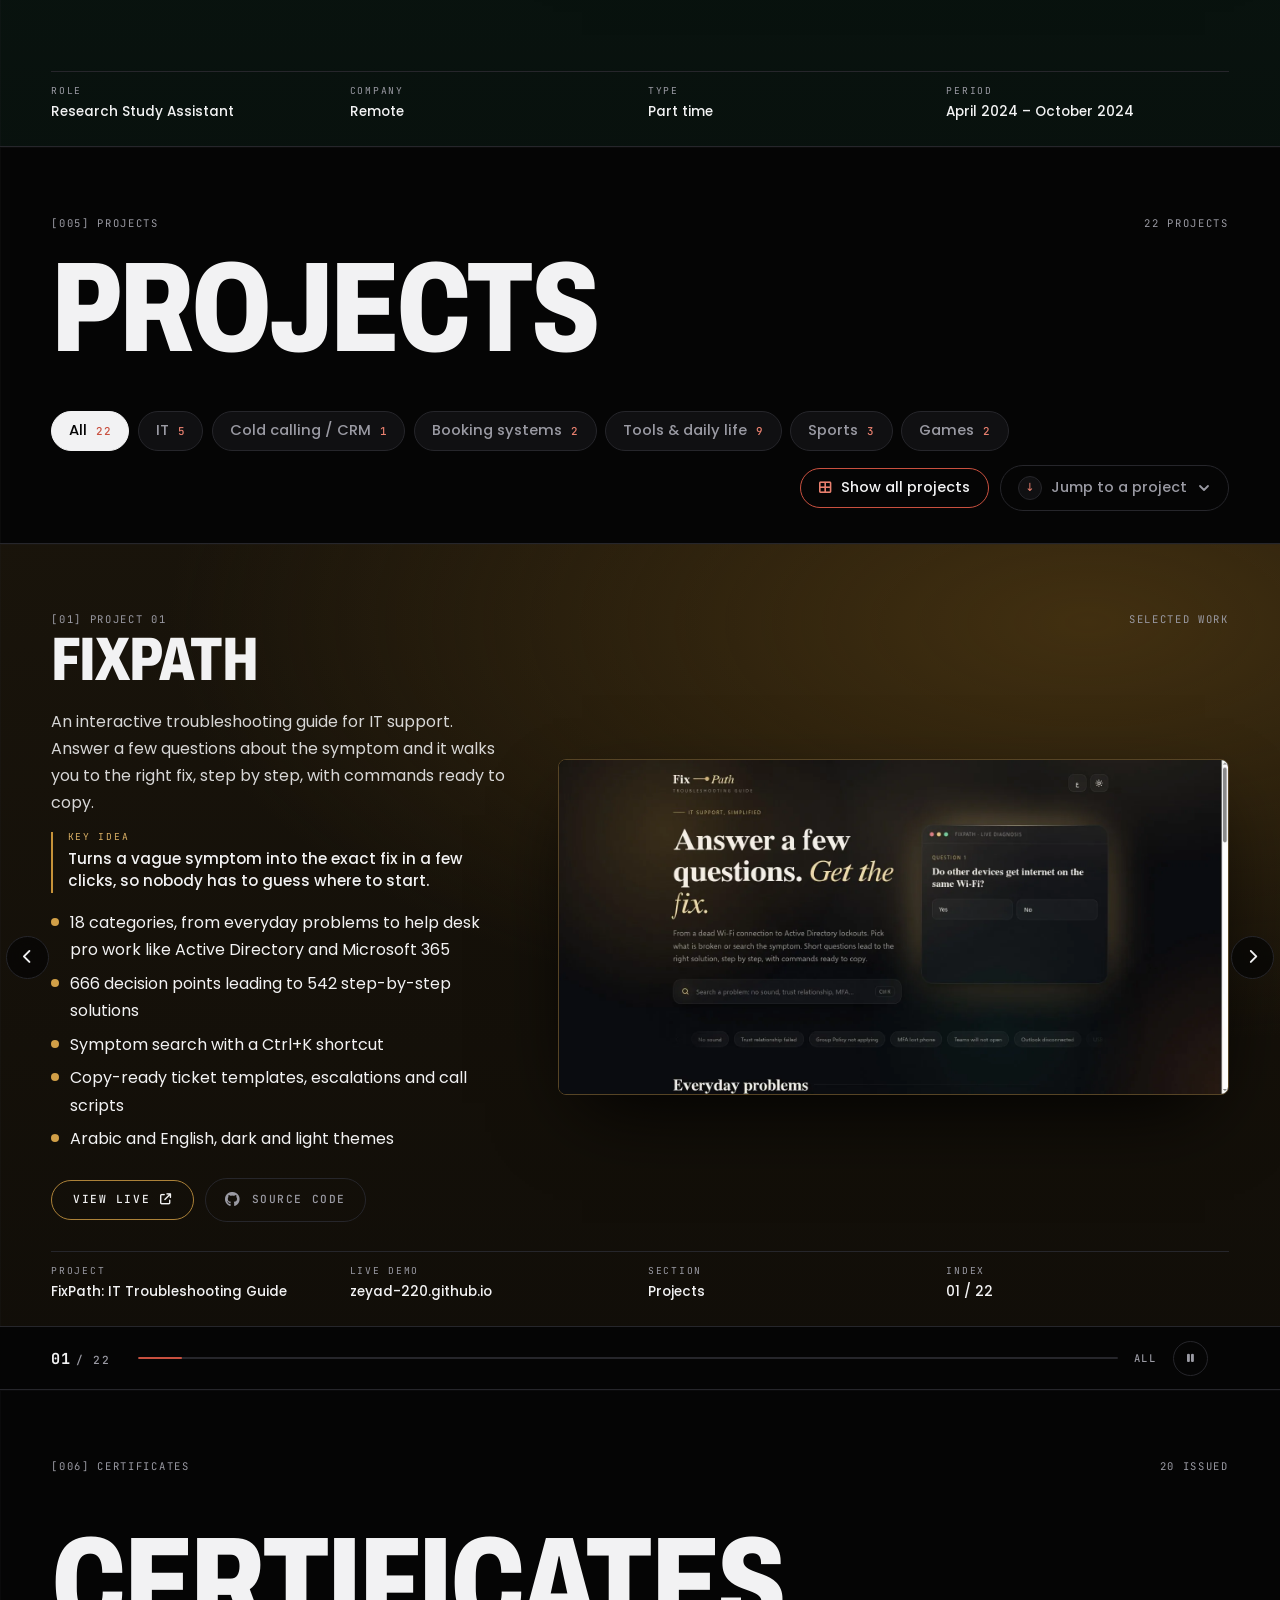
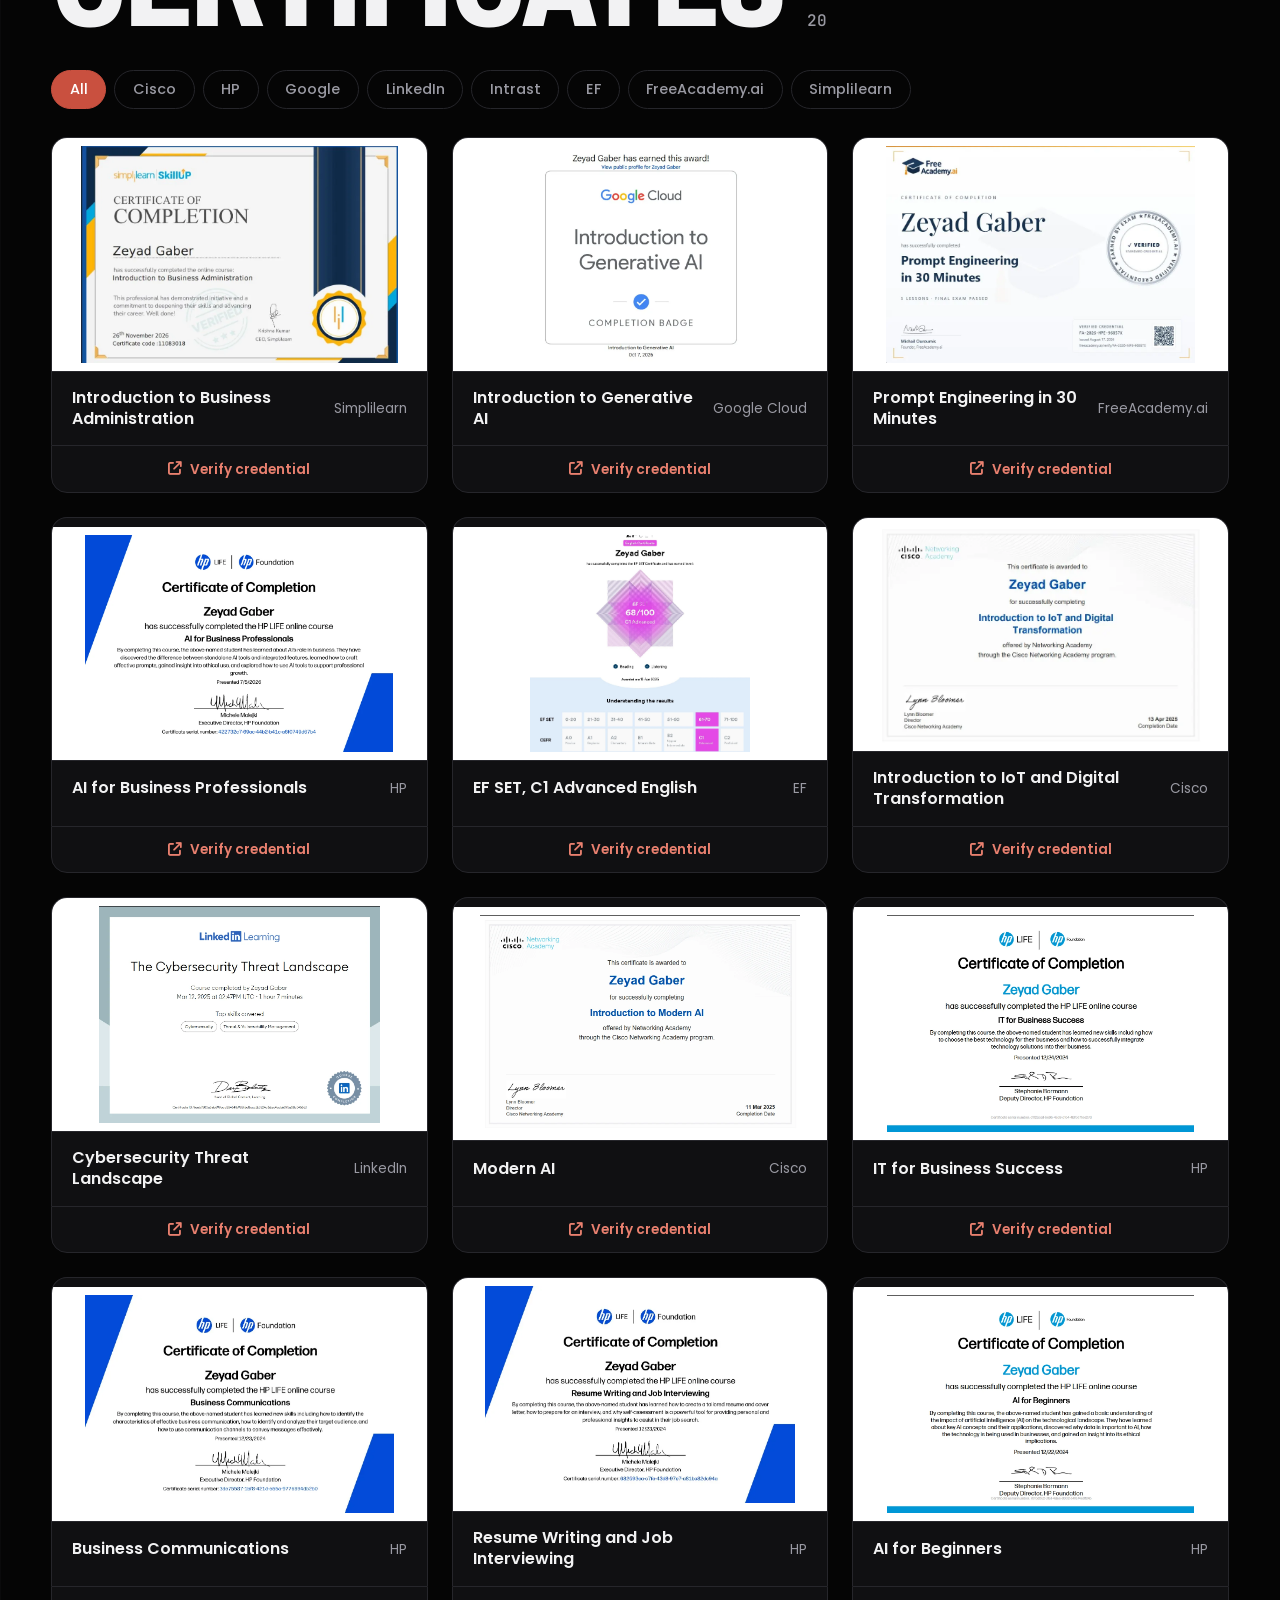
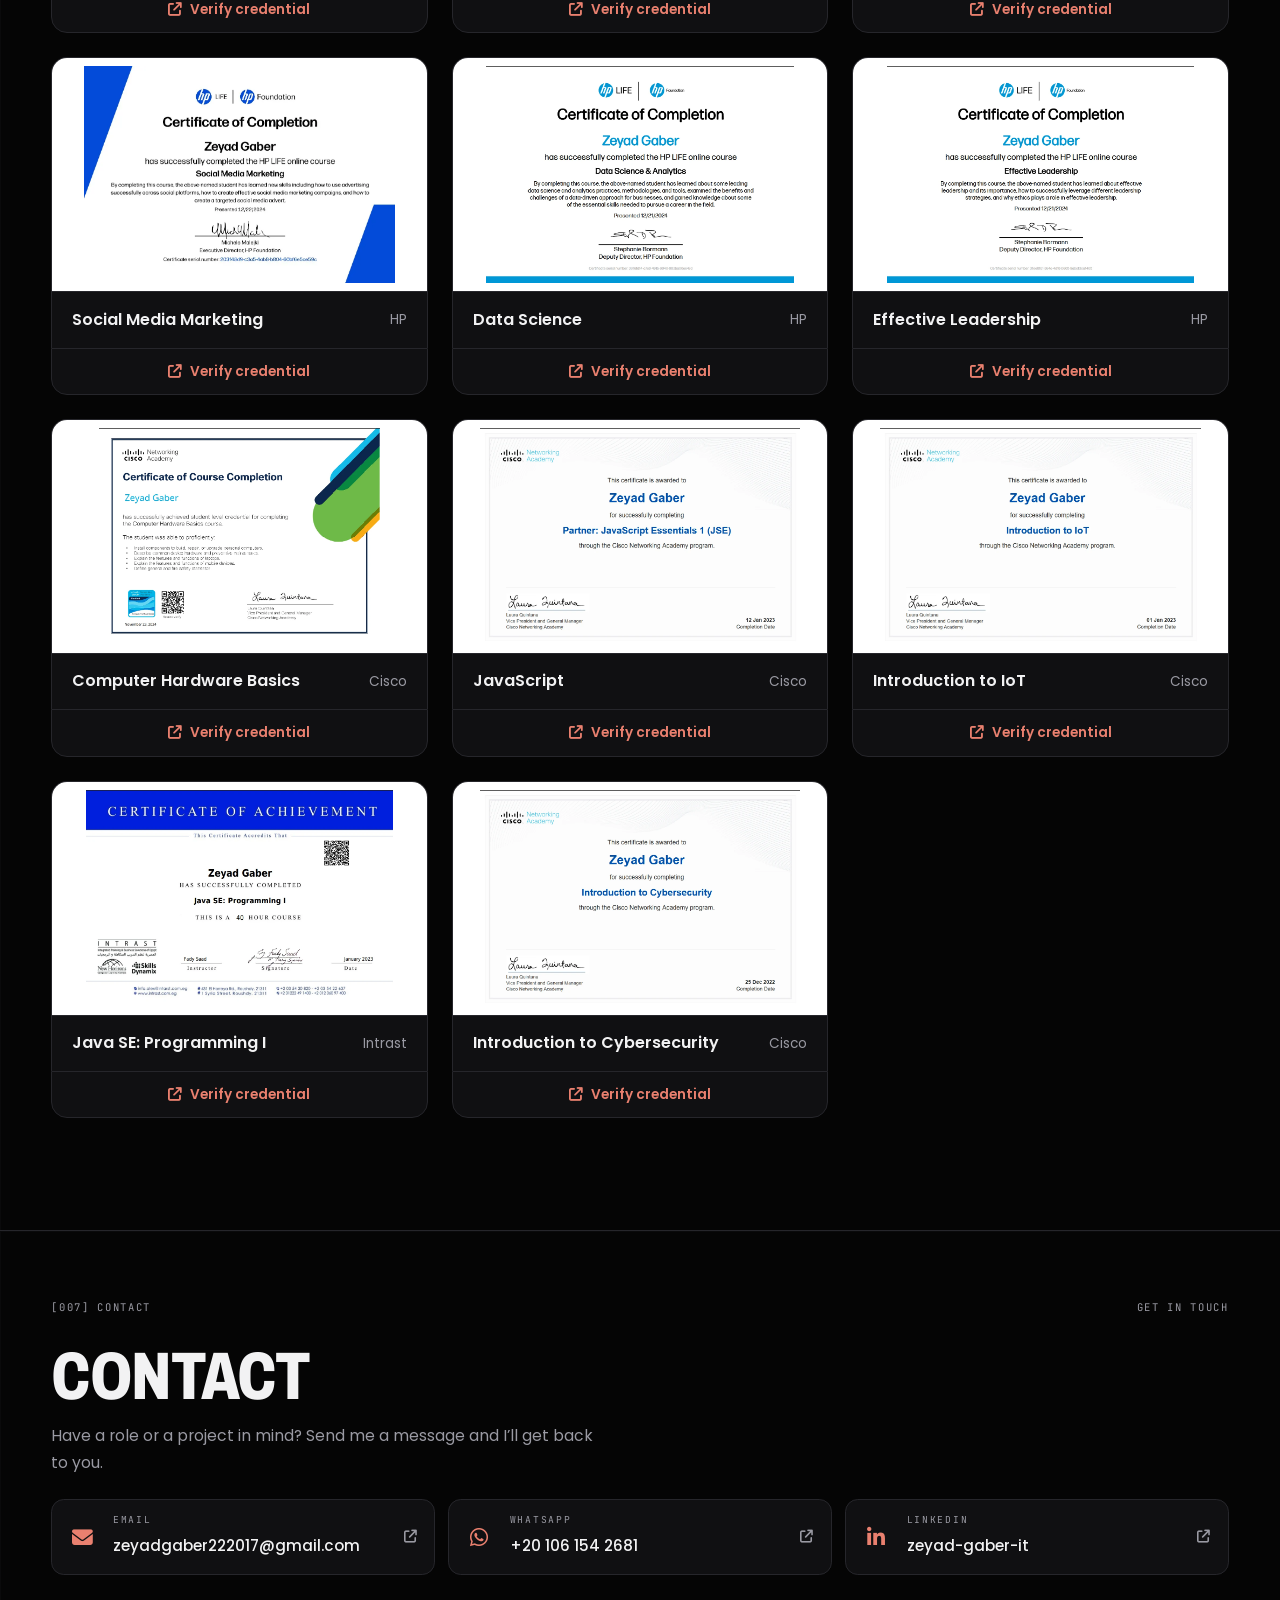
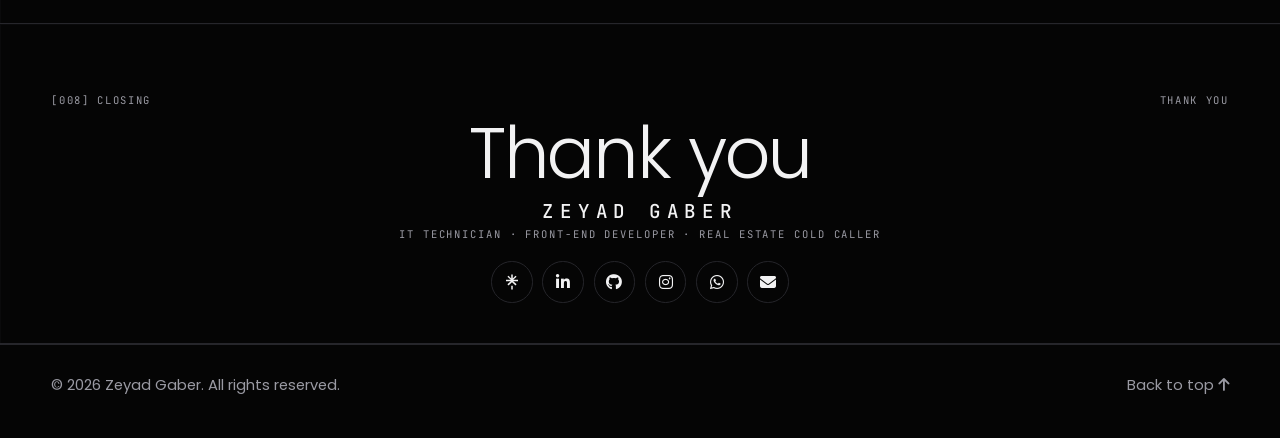
==== commit 40a2eb95: "Add files via upload" ====
--- a/index.html
+++ b/index.html
@@ -190,9 +190,10 @@
       <button class="pfchip" type="button" data-f="all" aria-pressed="true" style="--i:0"><span>All</span><b>22</b></button>
       <button class="pfchip" type="button" data-f="it" aria-pressed="false" style="--i:1"><span>IT</span><b>5</b></button>
       <button class="pfchip" type="button" data-f="crm" aria-pressed="false" style="--i:2"><span>Cold calling / CRM</span><b>1</b></button>
-      <button class="pfchip" type="button" data-f="daily" aria-pressed="false" style="--i:3"><span>Tools &amp; daily life</span><b>11</b></button>
-      <button class="pfchip" type="button" data-f="sports" aria-pressed="false" style="--i:4"><span>Sports</span><b>3</b></button>
-      <button class="pfchip" type="button" data-f="games" aria-pressed="false" style="--i:5"><span>Games</span><b>2</b></button>
+      <button class="pfchip" type="button" data-f="booking" aria-pressed="false" style="--i:3"><span>Booking systems</span><b>2</b></button>
+      <button class="pfchip" type="button" data-f="daily" aria-pressed="false" style="--i:4"><span>Tools &amp; daily life</span><b>9</b></button>
+      <button class="pfchip" type="button" data-f="sports" aria-pressed="false" style="--i:5"><span>Sports</span><b>3</b></button>
+      <button class="pfchip" type="button" data-f="games" aria-pressed="false" style="--i:6"><span>Games</span><b>2</b></button>
     </div>
     <div class="pactions">
       <button class="pview" id="pview" type="button" aria-pressed="false"><i class="fas fa-table-cells-large" aria-hidden="true"></i><span>Show all projects</span></button>
@@ -209,7 +210,7 @@
     <div class="p-copy">
       <h2>FixPath</h2>
       <p class="p-desc">An interactive troubleshooting guide for IT support. Answer a few questions about the symptom and it walks you to the right fix, step by step, with commands ready to copy.</p><p class="p-key"><b>Key idea</b>Turns a vague symptom into the exact fix in a few clicks, so nobody has to guess where to start.</p><ul class="p-feat"><li>18 categories, from everyday problems to help desk pro work like Active Directory and Microsoft 365</li><li>666 decision points leading to 542 step-by-step solutions</li><li>Symptom search with a Ctrl+K shortcut</li><li>Copy-ready ticket templates, escalations and call scripts</li><li>Arabic and English, dark and light themes</li></ul>
-      <a class="open" href="https://zeyad-220.github.io/Fix-Path/" target="_blank" rel="noopener">View live <i class="fas fa-arrow-up-right-from-square" aria-hidden="true"></i></a>
+      <div class="p-actions"><a class="open" href="https://zeyad-220.github.io/Fix-Path/" target="_blank" rel="noopener">View live <i class="fas fa-arrow-up-right-from-square" aria-hidden="true"></i></a><a class="open gh" href="https://github.com/zeyad-220/Fix-Path" target="_blank" rel="noopener" aria-label="Open the source code on GitHub"><i class="fa-brands fa-github" aria-hidden="true"></i> Source code</a></div>
     </div>
     <a class="shot" href="https://zeyad-220.github.io/Fix-Path/" target="_blank" rel="noopener" aria-label="Open FixPath"><img src="Images/projects/FixPath.webp" alt="FixPath screenshot" loading="lazy"></a>
   </div>
@@ -221,7 +222,7 @@
     <div class="p-copy">
       <h2>Mahfazty</h2>
       <p class="p-desc">A personal finance app in English and Arabic. Keep a shopping list with prices, tick off monthly bills, and log every expense.</p><p class="p-key"><b>Key idea</b>Replaces scattered notes with one place that shows where your money goes each month.</p><ul class="p-feat"><li>To Buy list with priorities (ASAP, Needed, Style) and a running total</li><li>Monthly Bills that reset automatically each month</li><li>Spending log with category breakdown and last 14 days chart</li><li>Editable sections, priorities and categories, with backup export</li><li>Arabic and English, dark and light themes</li></ul>
-      <a class="open" href="https://zeyad-220.github.io/Budget-Bills-SpendingTracker/" target="_blank" rel="noopener">View live <i class="fas fa-arrow-up-right-from-square" aria-hidden="true"></i></a>
+      <div class="p-actions"><a class="open" href="https://zeyad-220.github.io/Budget-Bills-SpendingTracker/" target="_blank" rel="noopener">View live <i class="fas fa-arrow-up-right-from-square" aria-hidden="true"></i></a><a class="open gh" href="https://github.com/zeyad-220/Budget-Bills-SpendingTracker" target="_blank" rel="noopener" aria-label="Open the source code on GitHub"><i class="fa-brands fa-github" aria-hidden="true"></i> Source code</a></div>
     </div>
     <a class="shot" href="https://zeyad-220.github.io/Budget-Bills-SpendingTracker/" target="_blank" rel="noopener" aria-label="Open Mahfazty"><img src="Images/projects/Mahfazty-Budget.webp" alt="Mahfazty screenshot" loading="lazy"></a>
   </div>
@@ -233,7 +234,7 @@
     <div class="p-copy">
       <h2>IT Support Academy</h2>
       <p class="p-desc">A training app for help desk work, built as missions and labs. Learn by fixing broken PCs, Windows problems and network faults instead of only reading.</p><p class="p-key"><b>Key idea</b>Lets beginners practice real help desk situations in safe simulators instead of only reading theory.</p><ul class="p-feat"><li>Story campaign, Fix the PC, Windows Rescue, Network Detective and Help Desk tickets</li><li>Labs: Network Commands, Terminal Lab and Hardware Lab</li><li>Simulators: Windows Desktop, Office, PC Builder and Network Puzzle</li><li>Courses, flashcards, quizzes and an Interview Arena</li><li>XP levels, streaks, skill radar, and JSON progress export</li></ul>
-      <a class="open" href="https://zeyad-220.github.io/IT-Learning/" target="_blank" rel="noopener">View live <i class="fas fa-arrow-up-right-from-square" aria-hidden="true"></i></a>
+      <div class="p-actions"><a class="open" href="https://zeyad-220.github.io/IT-Learning/" target="_blank" rel="noopener">View live <i class="fas fa-arrow-up-right-from-square" aria-hidden="true"></i></a><a class="open gh" href="https://github.com/zeyad-220/IT-Learning" target="_blank" rel="noopener" aria-label="Open the source code on GitHub"><i class="fa-brands fa-github" aria-hidden="true"></i> Source code</a></div>
     </div>
     <a class="shot" href="https://zeyad-220.github.io/IT-Learning/" target="_blank" rel="noopener" aria-label="Open IT Support Academy"><img src="Images/projects/IT-Support-Academy.webp" alt="IT Support Academy screenshot" loading="lazy"></a>
   </div>
@@ -245,7 +246,7 @@
     <div class="p-copy">
       <h2>KeyForge</h2>
       <p class="p-desc">A password generator and locker that runs fully in the browser. Strong passwords, passphrases and PINs with an honest strength meter, and nothing ever uploaded.</p><p class="p-key"><b>Key idea</b>Generates and stores strong passwords entirely in your browser, so nothing is ever uploaded.</p><ul class="p-feat"><li>Four modes: password, passphrase, pronounceable and PIN</li><li>Entropy score with a time-to-crack estimate and a plain-English reason</li><li>Rules for look-alikes, repeats, sequences and custom character sets</li><li>Bulk generate with copy all, plus a local locker with AES-256-GCM encryption and JSON export</li><li>Private by design: Web Crypto API, no server and no account; Arabic and English</li></ul>
-      <a class="open" href="https://zeyad-220.github.io/Key-Forge/" target="_blank" rel="noopener">View live <i class="fas fa-arrow-up-right-from-square" aria-hidden="true"></i></a>
+      <div class="p-actions"><a class="open" href="https://zeyad-220.github.io/Key-Forge/" target="_blank" rel="noopener">View live <i class="fas fa-arrow-up-right-from-square" aria-hidden="true"></i></a><a class="open gh" href="https://github.com/zeyad-220/Key-Forge" target="_blank" rel="noopener" aria-label="Open the source code on GitHub"><i class="fa-brands fa-github" aria-hidden="true"></i> Source code</a></div>
     </div>
     <a class="shot" href="https://zeyad-220.github.io/Key-Forge/" target="_blank" rel="noopener" aria-label="Open KeyForge"><img src="Images/projects/KeyForge.webp" alt="KeyForge screenshot" loading="lazy"></a>
   </div>
@@ -257,7 +258,7 @@
     <div class="p-copy">
       <h2>Plate</h2>
       <p class="p-desc">A workout and nutrition tracker in Arabic with an English switch. One place for the day's training, meals and weekly plan.</p><p class="p-key"><b>Key idea</b>Puts training, meals and the weekly plan in one daily dashboard instead of several apps.</p><ul class="p-feat"><li>Dashboard with calories, protein and workout volume</li><li>Workout of the day with Push, Pull, Legs and other splits</li><li>Weekly planner and your own exercise library</li><li>Meal logging against calorie and macro targets</li><li>Profile and JSON backup, saved on your device</li></ul>
-      <a class="open" href="https://zeyad-220.github.io/Plate/" target="_blank" rel="noopener">View live <i class="fas fa-arrow-up-right-from-square" aria-hidden="true"></i></a>
+      <div class="p-actions"><a class="open" href="https://zeyad-220.github.io/Plate/" target="_blank" rel="noopener">View live <i class="fas fa-arrow-up-right-from-square" aria-hidden="true"></i></a><a class="open gh" href="https://github.com/zeyad-220/Plate" target="_blank" rel="noopener" aria-label="Open the source code on GitHub"><i class="fa-brands fa-github" aria-hidden="true"></i> Source code</a></div>
     </div>
     <a class="shot" href="https://zeyad-220.github.io/Plate/" target="_blank" rel="noopener" aria-label="Open Plate"><img src="Images/projects/Plate.webp" alt="Plate screenshot" loading="lazy"></a>
   </div>
@@ -269,31 +270,31 @@
     <div class="p-copy">
       <h2>Boxing From Zero</h2>
       <p class="p-desc">An Arabic learning guide for beginner boxing at home, from wrapping your hands to full combos on the heavy bag.</p><p class="p-key"><b>Key idea</b>Gives complete beginners a clear step-by-step path to learn boxing at home.</p><ul class="p-feat"><li>Guided path: hand wraps, stance, warm-up, punches, defense, combos</li><li>80 exercises, 22 combos and 176 explainer videos</li><li>12-week plan, round timer, training log and checklist</li><li>Recovery section and a glossary</li><li>Arabic and English, dark and light</li></ul>
-      <a class="open" href="https://zeyad-220.github.io/BOXING-01/" target="_blank" rel="noopener">View live <i class="fas fa-arrow-up-right-from-square" aria-hidden="true"></i></a>
+      <div class="p-actions"><a class="open" href="https://zeyad-220.github.io/BOXING-01/" target="_blank" rel="noopener">View live <i class="fas fa-arrow-up-right-from-square" aria-hidden="true"></i></a><a class="open gh" href="https://github.com/zeyad-220/BOXING-01" target="_blank" rel="noopener" aria-label="Open the source code on GitHub"><i class="fa-brands fa-github" aria-hidden="true"></i> Source code</a></div>
     </div>
     <a class="shot" href="https://zeyad-220.github.io/BOXING-01/" target="_blank" rel="noopener" aria-label="Open Boxing From Zero"><img src="Images/projects/Boxing-From-Zero.webp" alt="Boxing From Zero screenshot" loading="lazy"></a>
   </div>
   <dl class="meta-row"><div><dt>Project</dt><dd>Boxing From Zero<span class="ar-only"> (بوكسينج من الصفر)</span></dd></div><div><dt>Live demo</dt><dd>zeyad-220.github.io</dd></div><div><dt>Section</dt><dd>Projects</dd></div><div><dt>Index</dt><dd>06 / 22</dd></div></dl>
 </section>
-<section class="project pslide" id="p07" data-cat="daily" style="--h:175">
+<section class="project pslide" id="p07" data-cat="booking" style="--h:175">
   <div class="tl"><span>[07] PROJECT 07</span><span>SELECTED WORK</span></div>
   <div class="p-grid">
     <div class="p-copy">
       <h2>Clinicly</h2>
       <p class="p-desc">A booking management system for a clinic receptionist or booking manager, in Arabic and English. Staff book patients in five steps and manage every appointment from one dashboard.</p><p class="p-key"><b>Key idea</b>Gives the receptionist one dashboard to book patients in five steps and see every appointment.</p><ul class="p-feat"><li>Book a patient by specialty, doctor, visit type, day and time slot</li><li>Set prices and visit durations per service</li><li>Dashboard with all bookings, a 7-day chart and search</li><li>Manage services, team, colors, clients and data</li><li>Export bookings to CSV</li></ul>
-      <a class="open" href="https://zeyad-220.github.io/Clinicly/" target="_blank" rel="noopener">View live <i class="fas fa-arrow-up-right-from-square" aria-hidden="true"></i></a>
+      <div class="p-actions"><a class="open" href="https://zeyad-220.github.io/Clinicly/" target="_blank" rel="noopener">View live <i class="fas fa-arrow-up-right-from-square" aria-hidden="true"></i></a><a class="open gh" href="https://github.com/zeyad-220/Clinicly" target="_blank" rel="noopener" aria-label="Open the source code on GitHub"><i class="fa-brands fa-github" aria-hidden="true"></i> Source code</a></div>
     </div>
     <a class="shot" href="https://zeyad-220.github.io/Clinicly/" target="_blank" rel="noopener" aria-label="Open Clinicly"><img src="Images/projects/Clinicly.webp" alt="Clinicly screenshot" loading="lazy"></a>
   </div>
   <dl class="meta-row"><div><dt>Project</dt><dd>Clinicly<span class="ar-only"> (العيادة)</span></dd></div><div><dt>Live demo</dt><dd>zeyad-220.github.io</dd></div><div><dt>Section</dt><dd>Projects</dd></div><div><dt>Index</dt><dd>07 / 22</dd></div></dl>
 </section>
-<section class="project pslide" id="p08" data-cat="daily" style="--h:25">
+<section class="project pslide" id="p08" data-cat="booking" style="--h:25">
   <div class="tl"><span>[08] PROJECT 08</span><span>SELECTED WORK</span></div>
   <div class="p-grid">
     <div class="p-copy">
       <h2>CafeBook</h2>
       <p class="p-desc">A table booking manager for a cafe, in Arabic and English. The booking manager or server enters each reservation by session, party size and time, and runs every booking from an admin page.</p><p class="p-key"><b>Key idea</b>Gives the booking manager one admin page to take, track and confirm every table booking.</p><ul class="p-feat"><li>Log the session type: regular, work and study, birthday, business meeting</li><li>Record party size and seating area: indoor, terrace or quiet corner</li><li>Day and time slot picker with a calendar for later dates</li><li>Password-protected admin with a 7-day chart and search</li><li>Export bookings to CSV and send a confirmation to the guest</li></ul>
-      <a class="open" href="https://zeyad-220.github.io/CafeBook/" target="_blank" rel="noopener">View live <i class="fas fa-arrow-up-right-from-square" aria-hidden="true"></i></a>
+      <div class="p-actions"><a class="open" href="https://zeyad-220.github.io/CafeBook/" target="_blank" rel="noopener">View live <i class="fas fa-arrow-up-right-from-square" aria-hidden="true"></i></a><a class="open gh" href="https://github.com/zeyad-220/CafeBook" target="_blank" rel="noopener" aria-label="Open the source code on GitHub"><i class="fa-brands fa-github" aria-hidden="true"></i> Source code</a></div>
     </div>
     <a class="shot" href="https://zeyad-220.github.io/CafeBook/" target="_blank" rel="noopener" aria-label="Open CafeBook"><img src="Images/projects/CafeBook.webp" alt="CafeBook screenshot" loading="lazy"></a>
   </div>
@@ -305,7 +306,7 @@
     <div class="p-copy">
       <h2>DeskFlow</h2>
       <p class="p-desc">A full help desk ticket tracker. Dashboard, ticket list, Kanban board, reports, a knowledge base and canned replies in one place.</p><p class="p-key"><b>Key idea</b>Keeps every ticket visible with SLA countdowns, so nothing slips past its deadline unnoticed.</p><ul class="p-feat"><li>Dashboard with live queue stats, SLA breaches and charts by status, priority and category</li><li>Ticket list with search, filters, tags, assignees and SLA countdowns</li><li>Drag-and-drop board to move tickets between statuses</li><li>Reports on resolution time and team workload, with export and print</li><li>152 knowledge articles and 134 canned replies; Arabic and English, dark mode</li></ul>
-      <a class="open" href="https://zeyad-220.github.io/DeskFlow/" target="_blank" rel="noopener">View live <i class="fas fa-arrow-up-right-from-square" aria-hidden="true"></i></a>
+      <div class="p-actions"><a class="open" href="https://zeyad-220.github.io/DeskFlow/" target="_blank" rel="noopener">View live <i class="fas fa-arrow-up-right-from-square" aria-hidden="true"></i></a><a class="open gh" href="https://github.com/zeyad-220/DeskFlow" target="_blank" rel="noopener" aria-label="Open the source code on GitHub"><i class="fa-brands fa-github" aria-hidden="true"></i> Source code</a></div>
     </div>
     <a class="shot" href="https://zeyad-220.github.io/DeskFlow/" target="_blank" rel="noopener" aria-label="Open DeskFlow"><img src="Images/projects/DeskFlow.webp" alt="DeskFlow screenshot" loading="lazy"></a>
   </div>
@@ -317,7 +318,7 @@
     <div class="p-copy">
       <h2>AskIT</h2>
       <p class="p-desc">An IT support portal for employees. Report a problem in a minute and get a ticket number, a clear response time and quick fixes to try while you wait.</p><p class="p-key"><b>Key idea</b>Lets employees report a problem in a minute and try quick fixes while they wait for IT.</p><ul class="p-feat"><li>Three-step ticket form with categories, urgency levels and drag-and-drop attachments</li><li>Quick fixes and help articles that update as you type</li><li>My tickets with filters, search and a status timeline for every ticket</li><li>Help center with how-to articles, and notifications as tickets move</li><li>Arabic and English with full RTL, dark and light themes</li></ul>
-      <a class="open" href="https://zeyad-220.github.io/ASK-IT/" target="_blank" rel="noopener">View live <i class="fas fa-arrow-up-right-from-square" aria-hidden="true"></i></a>
+      <div class="p-actions"><a class="open" href="https://zeyad-220.github.io/ASK-IT/" target="_blank" rel="noopener">View live <i class="fas fa-arrow-up-right-from-square" aria-hidden="true"></i></a><a class="open gh" href="https://github.com/zeyad-220/ASK-IT" target="_blank" rel="noopener" aria-label="Open the source code on GitHub"><i class="fa-brands fa-github" aria-hidden="true"></i> Source code</a></div>
     </div>
     <a class="shot" href="https://zeyad-220.github.io/ASK-IT/" target="_blank" rel="noopener" aria-label="Open AskIT"><img src="Images/projects/AskIT.webp" alt="AskIT screenshot" loading="lazy"></a>
   </div>
@@ -329,7 +330,7 @@
     <div class="p-copy">
       <h2>HomeBase</h2>
       <p class="p-desc">A personal start page that gathers the day in one place. The layout is made of widgets you can add, move and hide.</p><p class="p-key"><b>Key idea</b>Brings the day’s priorities, focus timer and quick notes into one customizable start page.</p><ul class="p-feat"><li>Today priorities, daily checklist and quick capture inbox</li><li>Focus timer with stopwatch and countdown</li><li>Quick access links to your own tools</li><li>Progress tracking and a weekly review</li><li>Mind &amp; Calm breathing exercises and brain-training games</li></ul>
-      <a class="open" href="https://zeyad-220.github.io/HOMEBASE/" target="_blank" rel="noopener">View live <i class="fas fa-arrow-up-right-from-square" aria-hidden="true"></i></a>
+      <div class="p-actions"><a class="open" href="https://zeyad-220.github.io/HOMEBASE/" target="_blank" rel="noopener">View live <i class="fas fa-arrow-up-right-from-square" aria-hidden="true"></i></a><a class="open gh" href="https://github.com/zeyad-220/HOMEBASE" target="_blank" rel="noopener" aria-label="Open the source code on GitHub"><i class="fa-brands fa-github" aria-hidden="true"></i> Source code</a></div>
     </div>
     <a class="shot" href="https://zeyad-220.github.io/HOMEBASE/" target="_blank" rel="noopener" aria-label="Open HomeBase"><img src="Images/projects/Homebase.webp" alt="HomeBase screenshot" loading="lazy"></a>
   </div>
@@ -341,7 +342,7 @@
     <div class="p-copy">
       <h2>Deal Desk</h2>
       <p class="p-desc">A lightweight CRM for real estate leads, built around cold calling work. Track every lead, see the pipeline, and never miss a follow-up.</p><p class="p-key"><b>Key idea</b>Makes sure no lead is forgotten by sorting follow-ups by urgency and flagging the overdue ones.</p><ul class="p-feat"><li>Overview with monthly target, pipeline chart and leads per day</li><li>Leads list with status, property type and condition</li><li>Follow-ups sorted by soonest, with overdue days</li><li>Offer calculator that applies value multipliers to a house value</li><li>Editable dropdowns, targets and sample data</li><li>Saved in this browser only. Backup and Restore as JSON to move it to another browser or device, plus a CSV export of leads</li></ul>
-      <a class="open" href="https://zeyad-220.github.io/RealEstateCRM/" target="_blank" rel="noopener">View live <i class="fas fa-arrow-up-right-from-square" aria-hidden="true"></i></a>
+      <div class="p-actions"><a class="open" href="https://zeyad-220.github.io/RealEstateCRM/" target="_blank" rel="noopener">View live <i class="fas fa-arrow-up-right-from-square" aria-hidden="true"></i></a><a class="open gh" href="https://github.com/zeyad-220/RealEstateCRM" target="_blank" rel="noopener" aria-label="Open the source code on GitHub"><i class="fa-brands fa-github" aria-hidden="true"></i> Source code</a></div>
     </div>
     <a class="shot" href="https://zeyad-220.github.io/RealEstateCRM/" target="_blank" rel="noopener" aria-label="Open Deal Desk"><img src="Images/projects/Deal-Desk-CRM.webp" alt="Deal Desk screenshot" loading="lazy"></a>
   </div>
@@ -353,7 +354,7 @@
     <div class="p-copy">
       <h2>Notes Hub</h2>
       <p class="p-desc">One place for links, notes and to-dos, in Arabic with an English switch. Everything is saved in the browser.</p><p class="p-key"><b>Key idea</b>Keeps links, notes and to-dos in one searchable place instead of three different apps.</p><ul class="p-feat"><li>Three tabs: links, notes and to-dos</li><li>Link cards with a preview image and description</li><li>Categories, pinning and search</li><li>Due dates and reminders on tasks</li><li>Light and dark mode</li><li>Saved in this browser only. Export and Import as JSON to move it to another browser or device</li></ul>
-      <a class="open" href="https://zeyad-220.github.io/Notes-links-Saver/" target="_blank" rel="noopener">View live <i class="fas fa-arrow-up-right-from-square" aria-hidden="true"></i></a>
+      <div class="p-actions"><a class="open" href="https://zeyad-220.github.io/Notes-links-Saver/" target="_blank" rel="noopener">View live <i class="fas fa-arrow-up-right-from-square" aria-hidden="true"></i></a><a class="open gh" href="https://github.com/zeyad-220/Notes-links-Saver" target="_blank" rel="noopener" aria-label="Open the source code on GitHub"><i class="fa-brands fa-github" aria-hidden="true"></i> Source code</a></div>
     </div>
     <a class="shot" href="https://zeyad-220.github.io/Notes-links-Saver/" target="_blank" rel="noopener" aria-label="Open Notes Hub"><img src="Images/projects/Notes-Hub.webp" alt="Notes Hub screenshot" loading="lazy"></a>
   </div>
@@ -365,7 +366,7 @@
     <div class="p-copy">
       <h2>Bookmarks Vault</h2>
       <p class="p-desc">A bookmark manager with a dark, modern dashboard. Save sites into collections and folders and find them fast.</p><p class="p-key"><b>Key idea</b>Turns a messy browser bookmark list into organized collections you can search instantly.</p><ul class="p-feat"><li>Add bookmarks with an icon, folder and collection</li><li>Import your browser bookmarks HTML file, or export</li><li>Favorites, recently added and sort A to Z</li><li>Search with Ctrl K</li><li>Light and dark mode</li><li>Saved in this browser only. Export or import a bookmarks HTML file to move your links (not a full backup of the app)</li></ul>
-      <a class="open" href="https://zeyad-220.github.io/BookmarksManager/" target="_blank" rel="noopener">View live <i class="fas fa-arrow-up-right-from-square" aria-hidden="true"></i></a>
+      <div class="p-actions"><a class="open" href="https://zeyad-220.github.io/BookmarksManager/" target="_blank" rel="noopener">View live <i class="fas fa-arrow-up-right-from-square" aria-hidden="true"></i></a><a class="open gh" href="https://github.com/zeyad-220/BookmarksManager" target="_blank" rel="noopener" aria-label="Open the source code on GitHub"><i class="fa-brands fa-github" aria-hidden="true"></i> Source code</a></div>
     </div>
     <a class="shot" href="https://zeyad-220.github.io/BookmarksManager/" target="_blank" rel="noopener" aria-label="Open Bookmarks Vault"><img src="Images/projects/Bookmarks-Vault.webp" alt="Bookmarks Vault screenshot" loading="lazy"></a>
   </div>
@@ -377,7 +378,7 @@
     <div class="p-copy">
       <h2>Noor</h2>
       <p class="p-desc">A mobile-first Arabic app for the daily Islamic routine. It shows prayer times for your city and tracks what you do each day.</p><p class="p-key"><b>Key idea</b>Keeps prayer times, daily wird and habit tracking in one lightweight Arabic app.</p><ul class="p-feat"><li>Prayer times for Egyptian cities and Makkah, with a countdown to the next prayer</li><li>Prayer tracking, sunnah prayers and fasting</li><li>Quran daily wird, adhkar, and a tasbih counter</li><li>Hadith section and notes</li><li>Activity history with streaks, themes and dark mode</li></ul>
-      <a class="open" href="https://zeyad-220.github.io/Noor/" target="_blank" rel="noopener">View live <i class="fas fa-arrow-up-right-from-square" aria-hidden="true"></i></a>
+      <div class="p-actions"><a class="open" href="https://zeyad-220.github.io/Noor/" target="_blank" rel="noopener">View live <i class="fas fa-arrow-up-right-from-square" aria-hidden="true"></i></a><a class="open gh" href="https://github.com/zeyad-220/Noor" target="_blank" rel="noopener" aria-label="Open the source code on GitHub"><i class="fa-brands fa-github" aria-hidden="true"></i> Source code</a></div>
     </div>
     <a class="shot" href="https://zeyad-220.github.io/Noor/" target="_blank" rel="noopener" aria-label="Open Noor"><img src="Images/projects/Noor.webp" alt="Noor screenshot" loading="lazy"></a>
   </div>
@@ -389,7 +390,7 @@
     <div class="p-copy">
       <h2>NutriTrack</h2>
       <p class="p-desc">A calorie and macro tracker. Pick foods from a searchable database, log what you eat, and see your day as a macro split. A built-in calculator estimates daily needs.</p><p class="p-key"><b>Key idea</b>Takes the guesswork out of eating by showing calories and macros against a target calculated for you.</p><ul class="p-feat"><li>Food database with category filters and search</li><li>Daily log with calories, protein, carbs and fat</li><li>BMR, TDEE and BMI from age, weight, height and activity</li><li>Calorie targets for cut, maintain or bulk, plus protein advice</li></ul>
-      <a class="open" href="https://zeyad-220.github.io/Nutritrack/" target="_blank" rel="noopener">View live <i class="fas fa-arrow-up-right-from-square" aria-hidden="true"></i></a>
+      <div class="p-actions"><a class="open" href="https://zeyad-220.github.io/Nutritrack/" target="_blank" rel="noopener">View live <i class="fas fa-arrow-up-right-from-square" aria-hidden="true"></i></a><a class="open gh" href="https://github.com/zeyad-220/Nutritrack" target="_blank" rel="noopener" aria-label="Open the source code on GitHub"><i class="fa-brands fa-github" aria-hidden="true"></i> Source code</a></div>
     </div>
     <a class="shot" href="https://zeyad-220.github.io/Nutritrack/" target="_blank" rel="noopener" aria-label="Open NutriTrack"><img src="Images/projects/NutriTrack.webp" alt="NutriTrack screenshot" loading="lazy"></a>
   </div>
@@ -401,7 +402,7 @@
     <div class="p-copy">
       <h2>Flappy Bird</h2>
       <p class="p-desc">Flappy Bird Deluxe: a canvas game with unlockable bird skins, power-ups and three difficulty levels.</p><p class="p-key"><b>Key idea</b>Adds coins, skins and power-ups to the classic formula to give it real replay value.</p><ul class="p-feat"><li>Earn coins to unlock new bird skins</li><li>Shield, slow-mo and double-points power-ups</li><li>Easy, Normal and Hard modes with best score and achievements</li><li>Arabic and English, sound toggle, fullscreen and keyboard controls</li></ul>
-      <a class="open" href="https://zeyad-220.github.io/FlappyBird/" target="_blank" rel="noopener">View live <i class="fas fa-arrow-up-right-from-square" aria-hidden="true"></i></a>
+      <div class="p-actions"><a class="open" href="https://zeyad-220.github.io/FlappyBird/" target="_blank" rel="noopener">View live <i class="fas fa-arrow-up-right-from-square" aria-hidden="true"></i></a><a class="open gh" href="https://github.com/zeyad-220/FlappyBird" target="_blank" rel="noopener" aria-label="Open the source code on GitHub"><i class="fa-brands fa-github" aria-hidden="true"></i> Source code</a></div>
     </div>
     <a class="shot" href="https://zeyad-220.github.io/FlappyBird/" target="_blank" rel="noopener" aria-label="Open Flappy Bird"><img src="Images/projects/flappyBird.webp" alt="Flappy Bird screenshot" loading="lazy"></a>
   </div>
@@ -413,7 +414,7 @@
     <div class="p-copy">
       <h2>Advanced Calculator</h2>
       <p class="p-desc">A scientific calculator with extra tools in tabs, in three color themes.</p><p class="p-key"><b>Key idea</b>Packs scientific math, conversions, dates and graphing into one tool, so you never switch apps.</p><ul class="p-feat"><li>Calc, Convert, Money, Dates, Hex and Graph tabs</li><li>Scientific functions, DEG/RAD and memory keys</li><li>History panel and keyboard support</li></ul>
-      <a class="open" href="https://zeyad-220.github.io/Calculator/" target="_blank" rel="noopener">View live <i class="fas fa-arrow-up-right-from-square" aria-hidden="true"></i></a>
+      <div class="p-actions"><a class="open" href="https://zeyad-220.github.io/Calculator/" target="_blank" rel="noopener">View live <i class="fas fa-arrow-up-right-from-square" aria-hidden="true"></i></a><a class="open gh" href="https://github.com/zeyad-220/Calculator" target="_blank" rel="noopener" aria-label="Open the source code on GitHub"><i class="fa-brands fa-github" aria-hidden="true"></i> Source code</a></div>
     </div>
     <a class="shot" href="https://zeyad-220.github.io/Calculator/" target="_blank" rel="noopener" aria-label="Open Advanced Calculator"><img src="Images/projects/Calculator.webp" alt="Advanced Calculator screenshot" loading="lazy"></a>
   </div>
@@ -425,7 +426,7 @@
     <div class="p-copy">
       <h2>Weather App</h2>
       <p class="p-desc">Weather for your location or any city you search, using Open-Meteo data with no API key.</p><p class="p-key"><b>Key idea</b>Gives a clear forecast for your location in seconds, with no sign-up and no API key.</p><ul class="p-feat"><li>Current conditions, feels-like, wind, humidity, pressure and UV</li><li>24-hour strip and 7-day forecast</li><li>City search, locate button and recent cities</li><li>Celsius/Fahrenheit toggle and Arabic support</li></ul>
-      <a class="open" href="https://zeyad-220.github.io/Weather-App/" target="_blank" rel="noopener">View live <i class="fas fa-arrow-up-right-from-square" aria-hidden="true"></i></a>
+      <div class="p-actions"><a class="open" href="https://zeyad-220.github.io/Weather-App/" target="_blank" rel="noopener">View live <i class="fas fa-arrow-up-right-from-square" aria-hidden="true"></i></a><a class="open gh" href="https://github.com/zeyad-220/Weather-App" target="_blank" rel="noopener" aria-label="Open the source code on GitHub"><i class="fa-brands fa-github" aria-hidden="true"></i> Source code</a></div>
     </div>
     <a class="shot" href="https://zeyad-220.github.io/Weather-App/" target="_blank" rel="noopener" aria-label="Open Weather App"><img src="Images/projects/WeatherApp.webp" alt="Weather App screenshot" loading="lazy"></a>
   </div>
@@ -437,7 +438,7 @@
     <div class="p-copy">
       <h2>Tic Tac Toe</h2>
       <p class="p-desc">Game Night: Tic Tac Toe for two players or against the computer.</p><p class="p-key"><b>Key idea</b>Includes an “Impossible” mode where the computer never loses.</p><ul class="p-feat"><li>Easy, Medium and Impossible computer levels</li><li>Scoreboard, undo and new round</li><li>Arabic and English, sound and theme toggles</li><li>Keys 1 to 9 and remembered settings</li></ul>
-      <a class="open" href="https://zeyad-220.github.io/Tic-tac-toe-2-players/" target="_blank" rel="noopener">View live <i class="fas fa-arrow-up-right-from-square" aria-hidden="true"></i></a>
+      <div class="p-actions"><a class="open" href="https://zeyad-220.github.io/Tic-tac-toe-2-players/" target="_blank" rel="noopener">View live <i class="fas fa-arrow-up-right-from-square" aria-hidden="true"></i></a><a class="open gh" href="https://github.com/zeyad-220/Tic-tac-toe-2-players" target="_blank" rel="noopener" aria-label="Open the source code on GitHub"><i class="fa-brands fa-github" aria-hidden="true"></i> Source code</a></div>
     </div>
     <a class="shot" href="https://zeyad-220.github.io/Tic-tac-toe-2-players/" target="_blank" rel="noopener" aria-label="Open Tic Tac Toe"><img src="Images/projects/Tictactoe.webp" alt="Tic Tac Toe screenshot" loading="lazy"></a>
   </div>
@@ -449,7 +450,7 @@
     <div class="p-copy">
       <h2>WebPedia</h2>
       <p class="p-desc">A hand-picked directory of 363 useful websites in 14 categories, from learning and AI tools to coding, cooking and sport. Find the right site fast with search or a category.</p><p class="p-key"><b>Key idea</b>Saves the search for the right tool by collecting 363 hand-picked sites into one searchable directory.</p><ul class="p-feat"><li>363 sites with logos and short descriptions, in 14 categories</li><li>Instant search, with the / key as a shortcut</li><li>Category picker to filter the list</li><li>Light and dark theme that remembers your choice</li></ul>
-      <a class="open" href="https://zeyad-220.github.io/WebPedia/" target="_blank" rel="noopener">View live <i class="fas fa-arrow-up-right-from-square" aria-hidden="true"></i></a>
+      <div class="p-actions"><a class="open" href="https://zeyad-220.github.io/WebPedia/" target="_blank" rel="noopener">View live <i class="fas fa-arrow-up-right-from-square" aria-hidden="true"></i></a><a class="open gh" href="https://github.com/zeyad-220/WebPedia" target="_blank" rel="noopener" aria-label="Open the source code on GitHub"><i class="fa-brands fa-github" aria-hidden="true"></i> Source code</a></div>
     </div>
     <a class="shot" href="https://zeyad-220.github.io/WebPedia/" target="_blank" rel="noopener" aria-label="Open WebPedia"><img src="Images/projects/WebPedia.webp" alt="WebPedia screenshot" loading="lazy"></a>
   </div>
@@ -461,7 +462,7 @@
     <div class="p-copy">
       <h2>Exchange Rate Converter</h2>
       <p class="p-desc">Converts between world currencies using daily indicative rates from ExchangeRate-API.</p><p class="p-key"><b>Key idea</b>Converts between world currencies instantly with daily rates, and remembers your last pair.</p><ul class="p-feat"><li>Searchable currency picker with a Most used list, in English and Arabic</li><li>Inverse rate, copy result and popular-conversion chips</li><li>Remembers your last pair, with a rates ticker and update time</li></ul>
-      <a class="open" href="https://zeyad-220.github.io/Exchange-Rate-Converter/" target="_blank" rel="noopener">View live <i class="fas fa-arrow-up-right-from-square" aria-hidden="true"></i></a>
+      <div class="p-actions"><a class="open" href="https://zeyad-220.github.io/Exchange-Rate-Converter/" target="_blank" rel="noopener">View live <i class="fas fa-arrow-up-right-from-square" aria-hidden="true"></i></a><a class="open gh" href="https://github.com/zeyad-220/Exchange-Rate-Converter" target="_blank" rel="noopener" aria-label="Open the source code on GitHub"><i class="fa-brands fa-github" aria-hidden="true"></i> Source code</a></div>
     </div>
     <a class="shot" href="https://zeyad-220.github.io/Exchange-Rate-Converter/" target="_blank" rel="noopener" aria-label="Open Exchange Rate Converter"><img src="Images/projects/Exchange Rate Converter.webp" alt="Exchange Rate Converter screenshot" loading="lazy"></a>
   </div>
--- a/style.css
+++ b/style.css
@@ -75,6 +75,10 @@
 :root[data-theme="light"] .sub{color:hsl(var(--h) 60% 30%)}
 .open{display:inline-flex;align-items:center;gap:.6rem;border:1px solid hsl(var(--h) 50% 45%);padding:.85rem 1.3rem;border-radius:2rem;font:500 .7rem/1 var(--mono);letter-spacing:.14em;text-transform:uppercase;transition:background .2s,transform .2s}
 .open:hover{background:hsl(var(--h) 55% 38%);color:#fff;transform:translateY(-2px)}
+.p-actions{display:flex;flex-wrap:wrap;align-items:center;gap:.7rem}
+.open.gh{border-color:var(--line);color:var(--mute);padding:.85rem 1.2rem}
+.open.gh:hover{border-color:var(--accent);background:transparent;color:var(--text)}
+.open.gh i{font-size:.95rem}
 .shot{display:block;border:1px solid hsl(var(--h) 40% 24%);border-radius:.5rem;overflow:hidden;box-shadow:0 2rem 5rem -1.5rem #000;background:#000;transition:transform .5s cubic-bezier(.2,.7,.2,1)}
 .shot:hover{transform:scale(1.015)}
 .shot img{width:100%;aspect-ratio:16/8;object-fit:cover;object-position:top}
@@ -387,7 +391,7 @@
 
 /* ===== v37: projects slider with category filters ===== */
 .pcontrols{display:flex;flex-wrap:wrap;align-items:center;justify-content:space-between;gap:.9rem 1.2rem;margin:.3rem 0 0;width:100%}
-.pfilters{display:flex;flex-wrap:wrap;gap:.55rem;min-width:0;flex:1 1 18rem}
+.pfilters{display:flex;flex-wrap:wrap;gap:.55rem;min-width:0;flex:1 1 100%}
 .pfchip{display:inline-flex;align-items:center;gap:.55rem;padding:.62rem 1.05rem;border:1px solid var(--line);border-radius:2rem;background:var(--surface);color:var(--mute);font:500 .92rem/1.2 var(--font);transition:transform .25s cubic-bezier(.2,.7,.2,1),border-color .2s,color .2s,background .2s}
 .pfchip b{font:500 .68rem/1 var(--mono);letter-spacing:.08em;color:var(--accent-text)}
 .pfchip:hover{transform:translateY(-2px);border-color:var(--accent);color:var(--text)}
@@ -395,7 +399,7 @@
 .pfchip[aria-pressed="true"] b{color:var(--accent)}
 .exp-intro .pfchip{opacity:0}
 .exp-intro.in .pfchip{opacity:1;animation:chipIn .55s cubic-bezier(.2,.7,.2,1) both;animation-delay:calc(var(--i,0)*45ms)}
-.pactions{display:flex;align-items:center;gap:.7rem;flex-wrap:wrap}
+.pactions{display:flex;align-items:center;gap:.7rem;flex-wrap:wrap;margin-inline-start:auto}
 .pview{display:inline-flex;align-items:center;gap:.6rem;padding:.62rem 1.1rem;border:1px solid var(--accent);border-radius:2rem;background:transparent;color:var(--text);font:500 .9rem/1.2 var(--font);transition:background .2s,color .2s,border-color .2s,transform .25s cubic-bezier(.2,.7,.2,1)}
 .pview i{font-size:.8rem;color:var(--accent-text);transition:color .2s}
 .pview:hover{background:var(--accent);color:#fff;transform:translateY(-2px)}
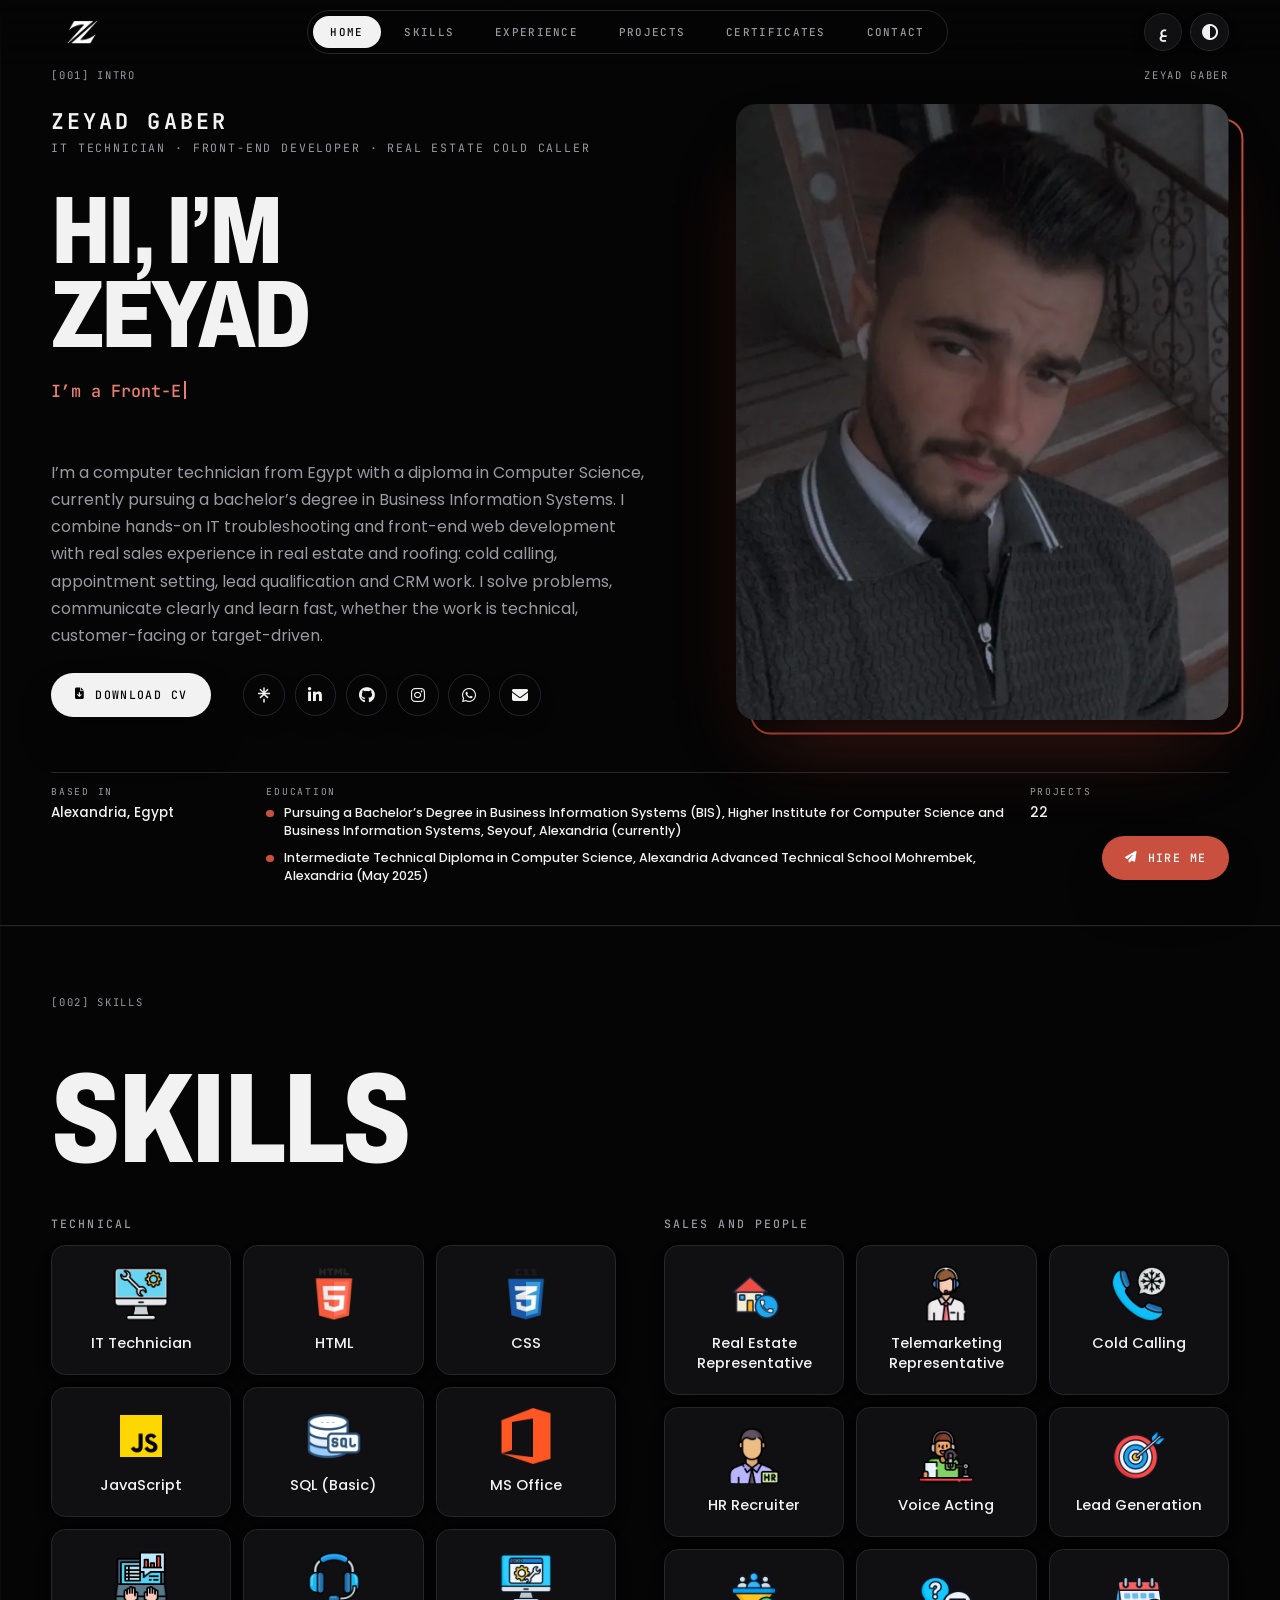
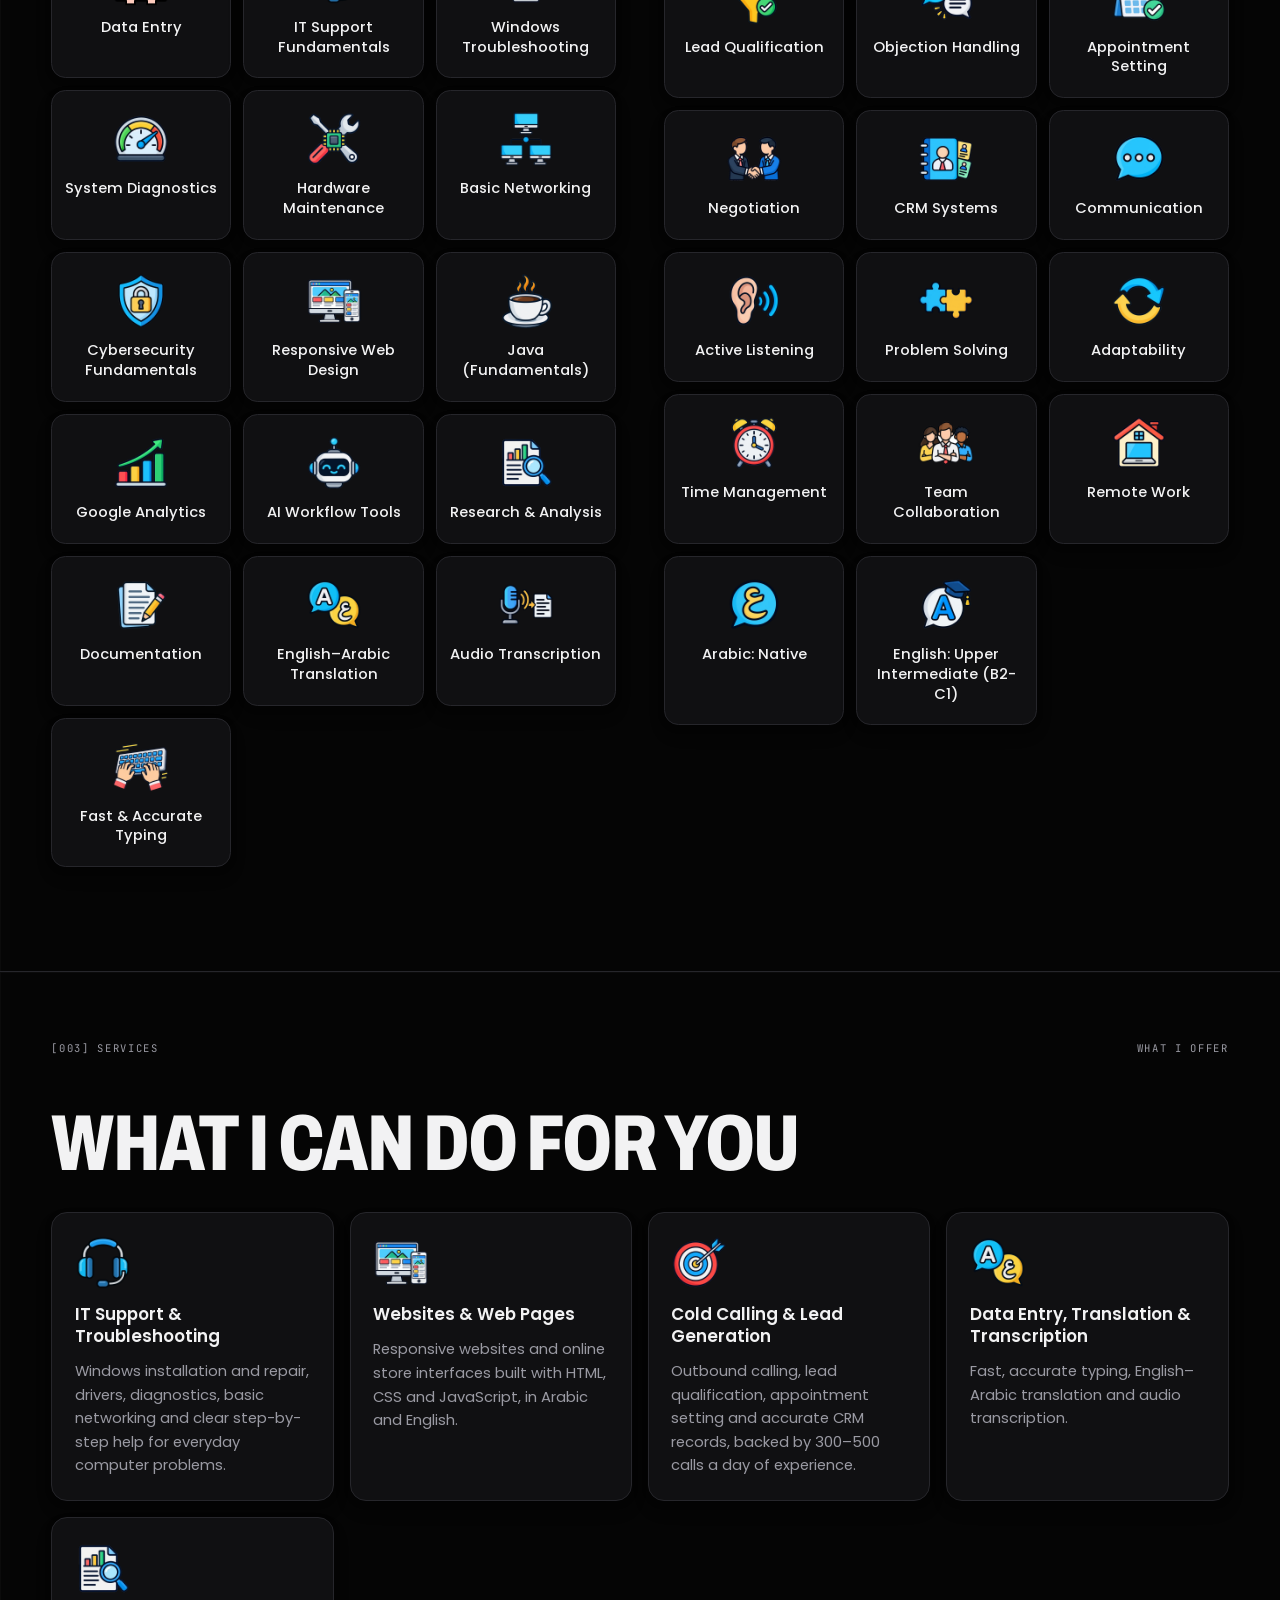
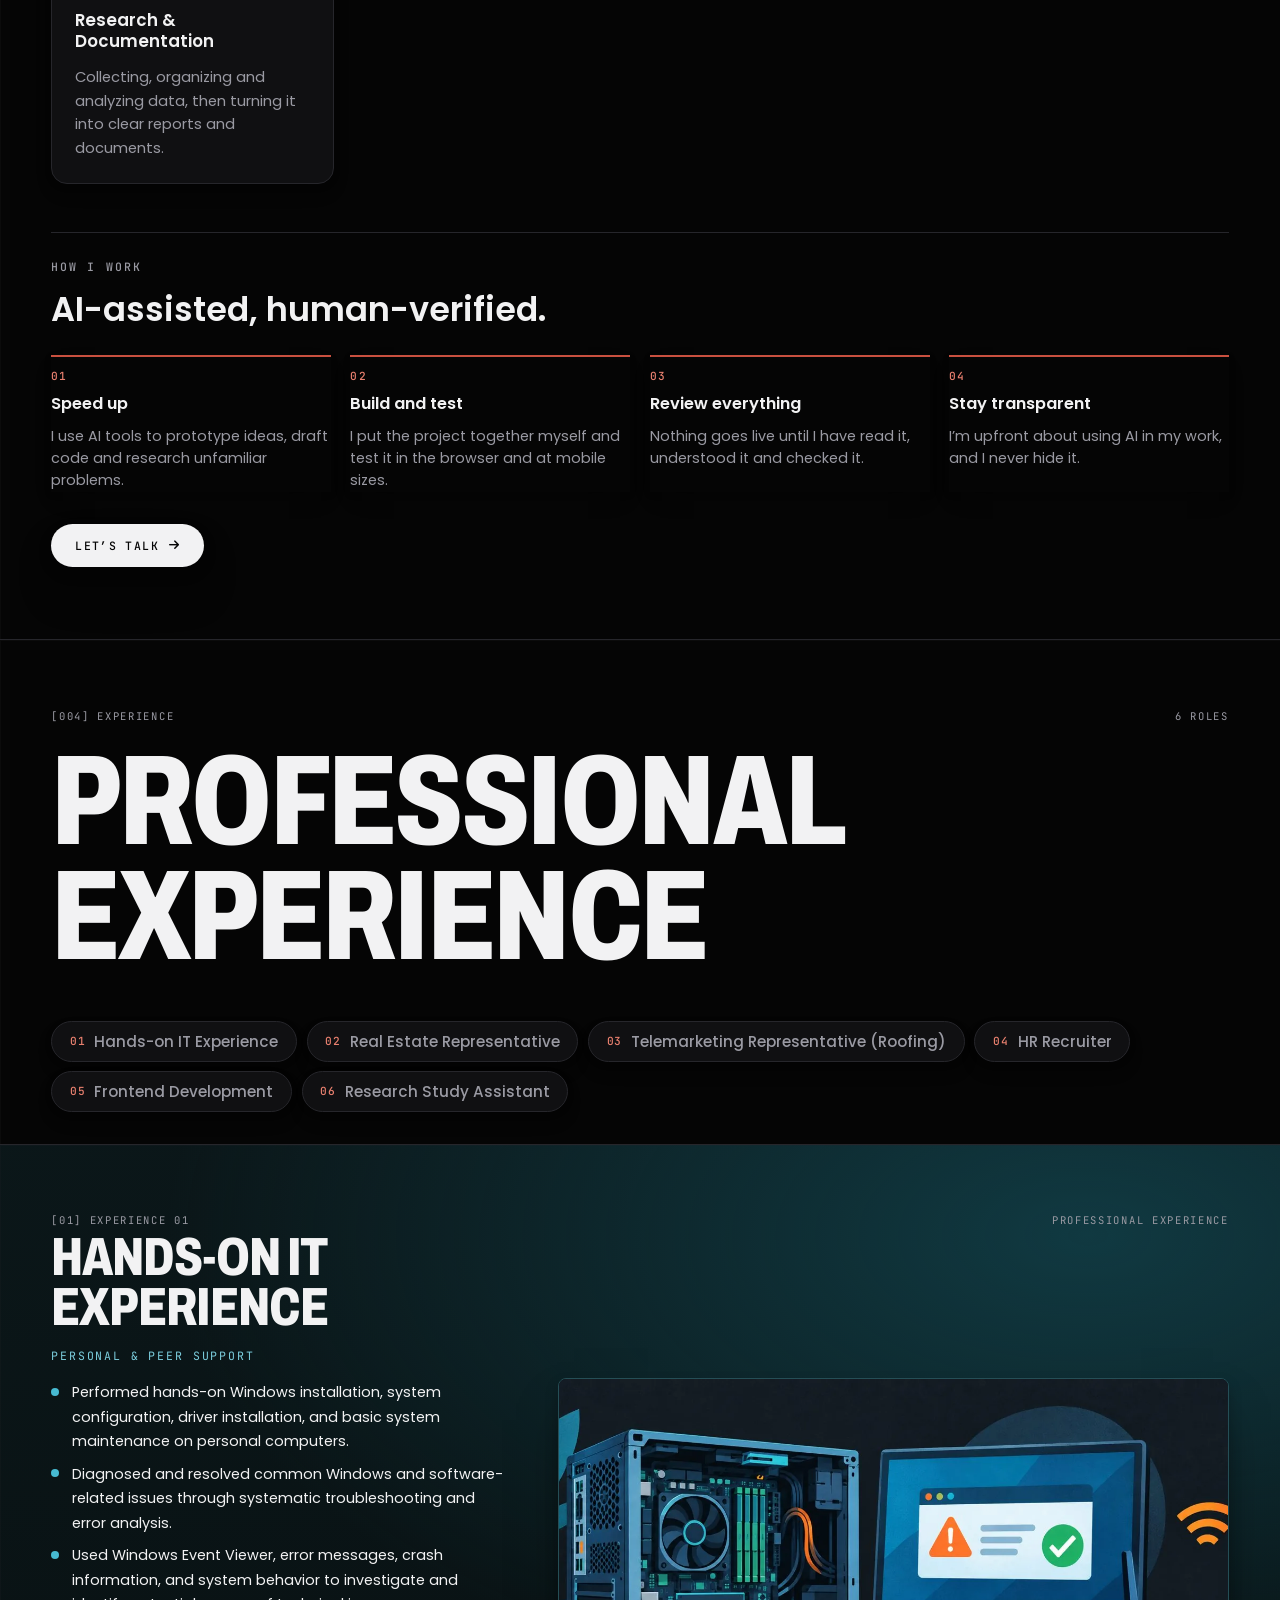
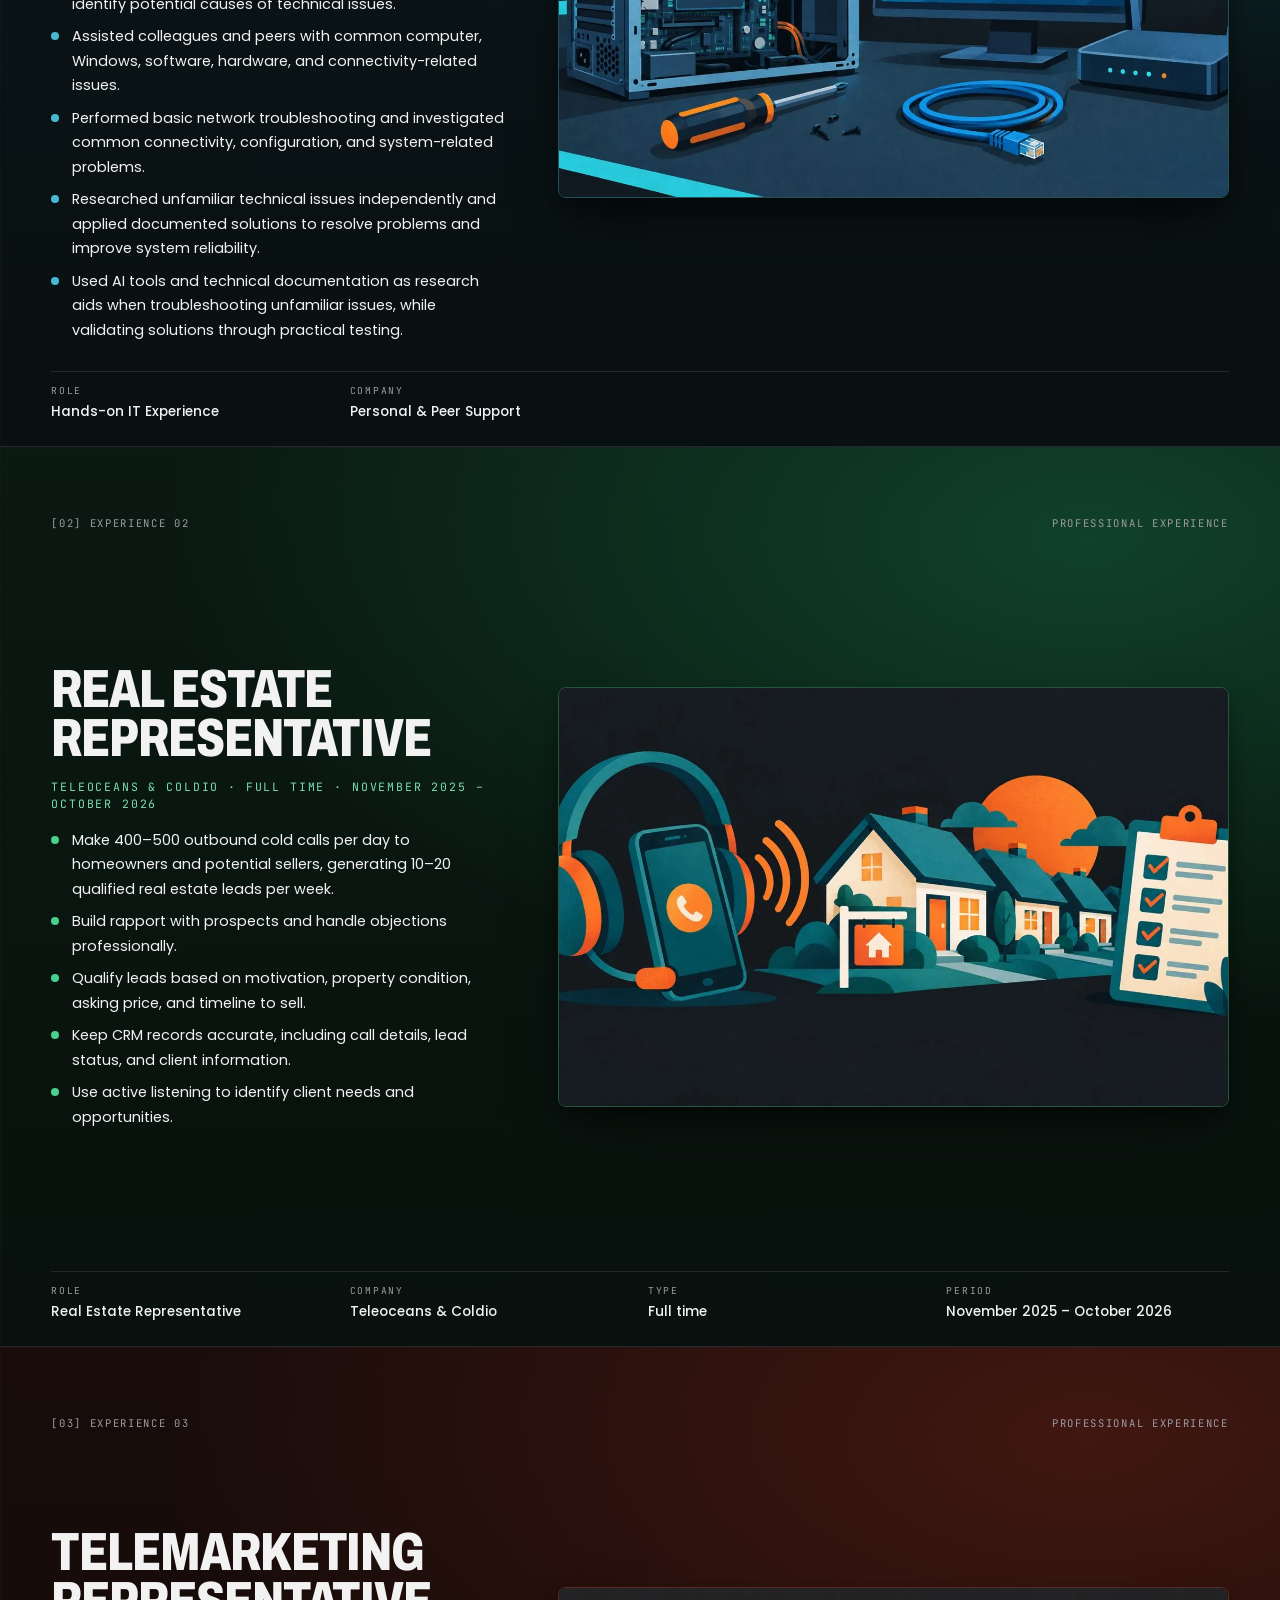
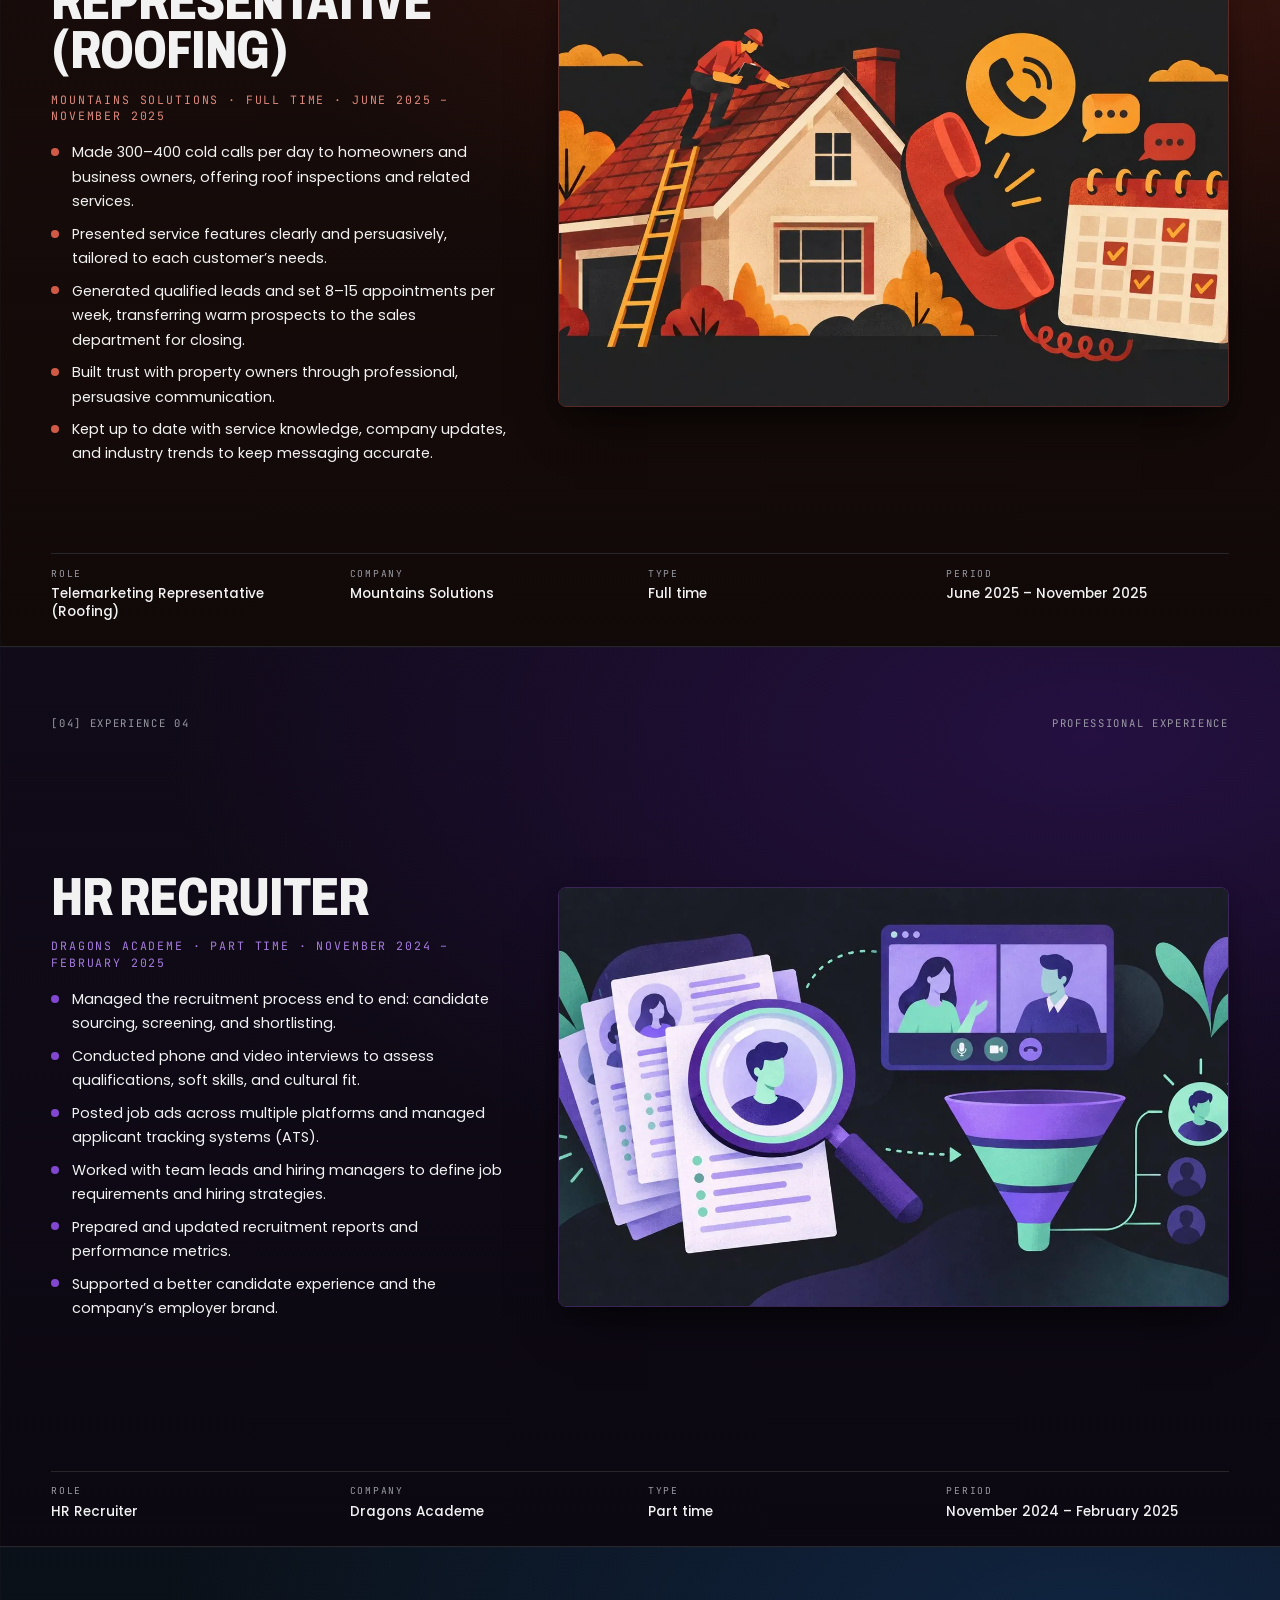
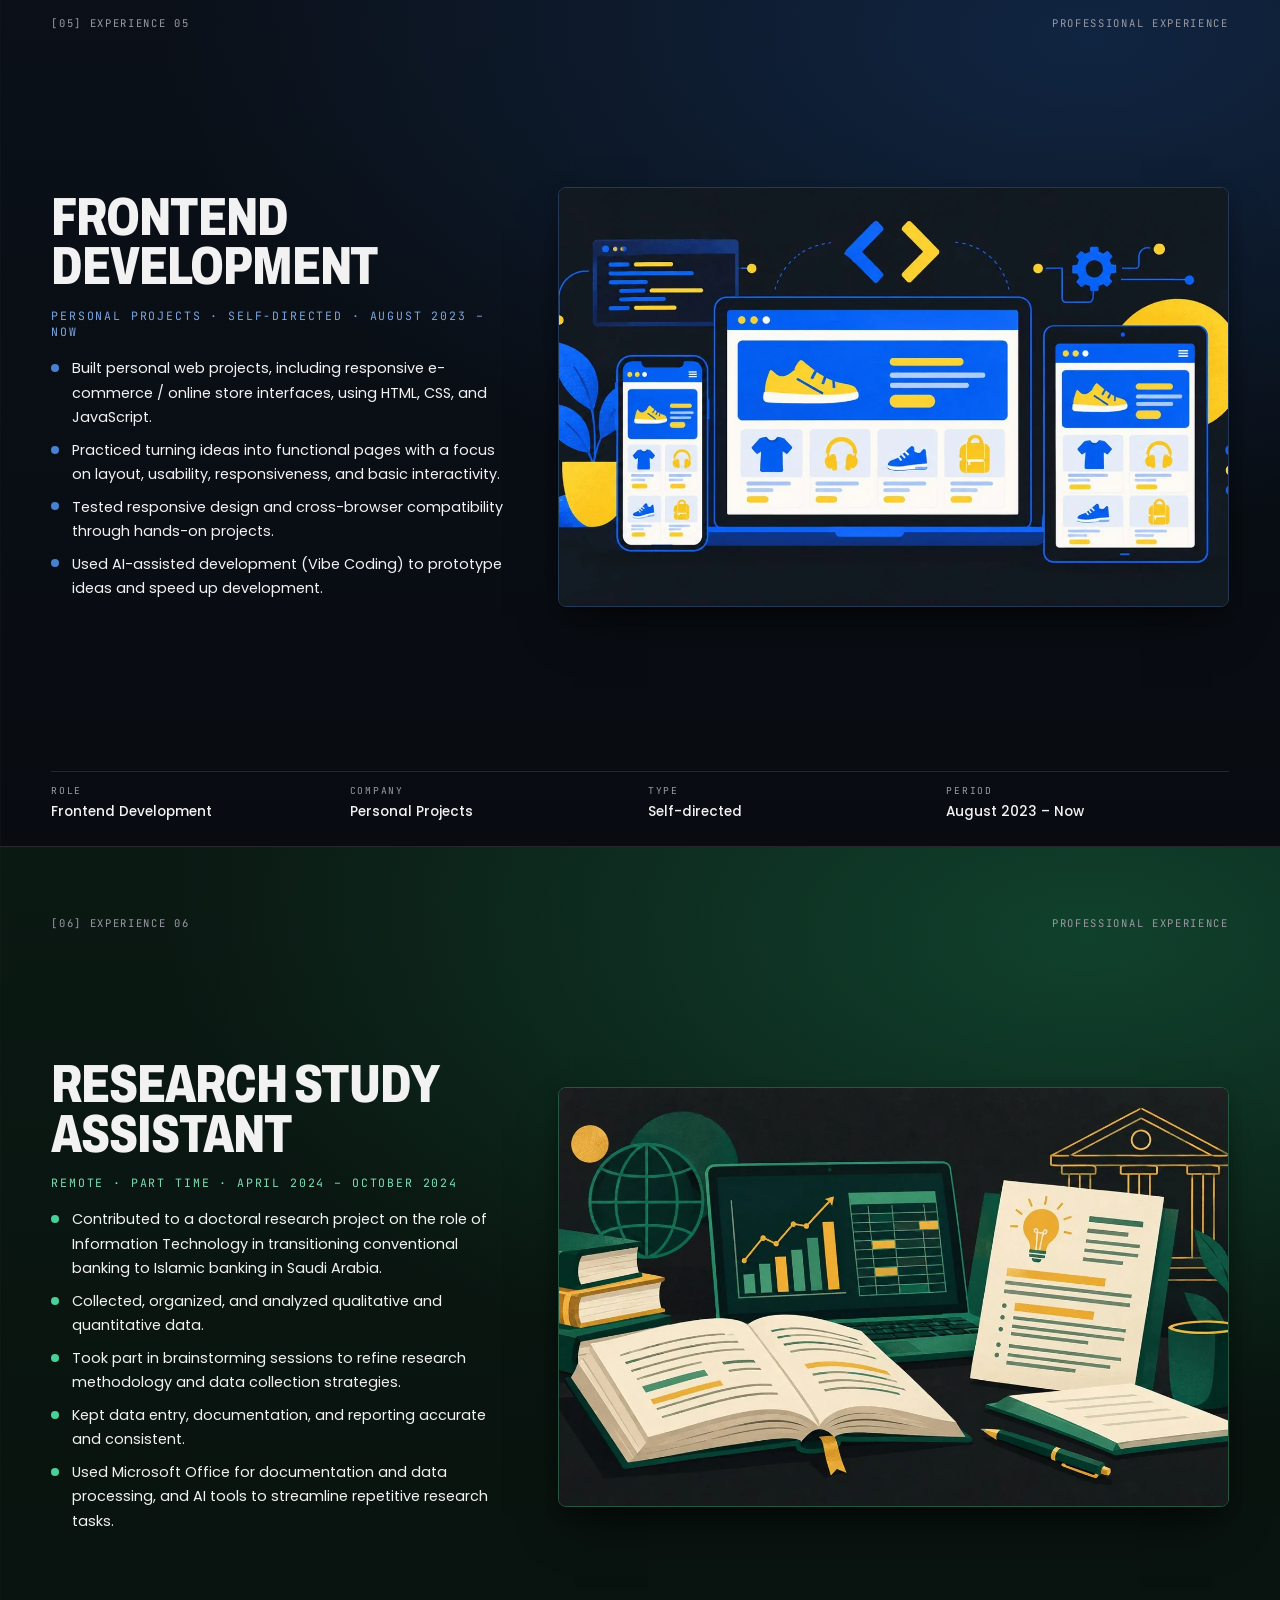
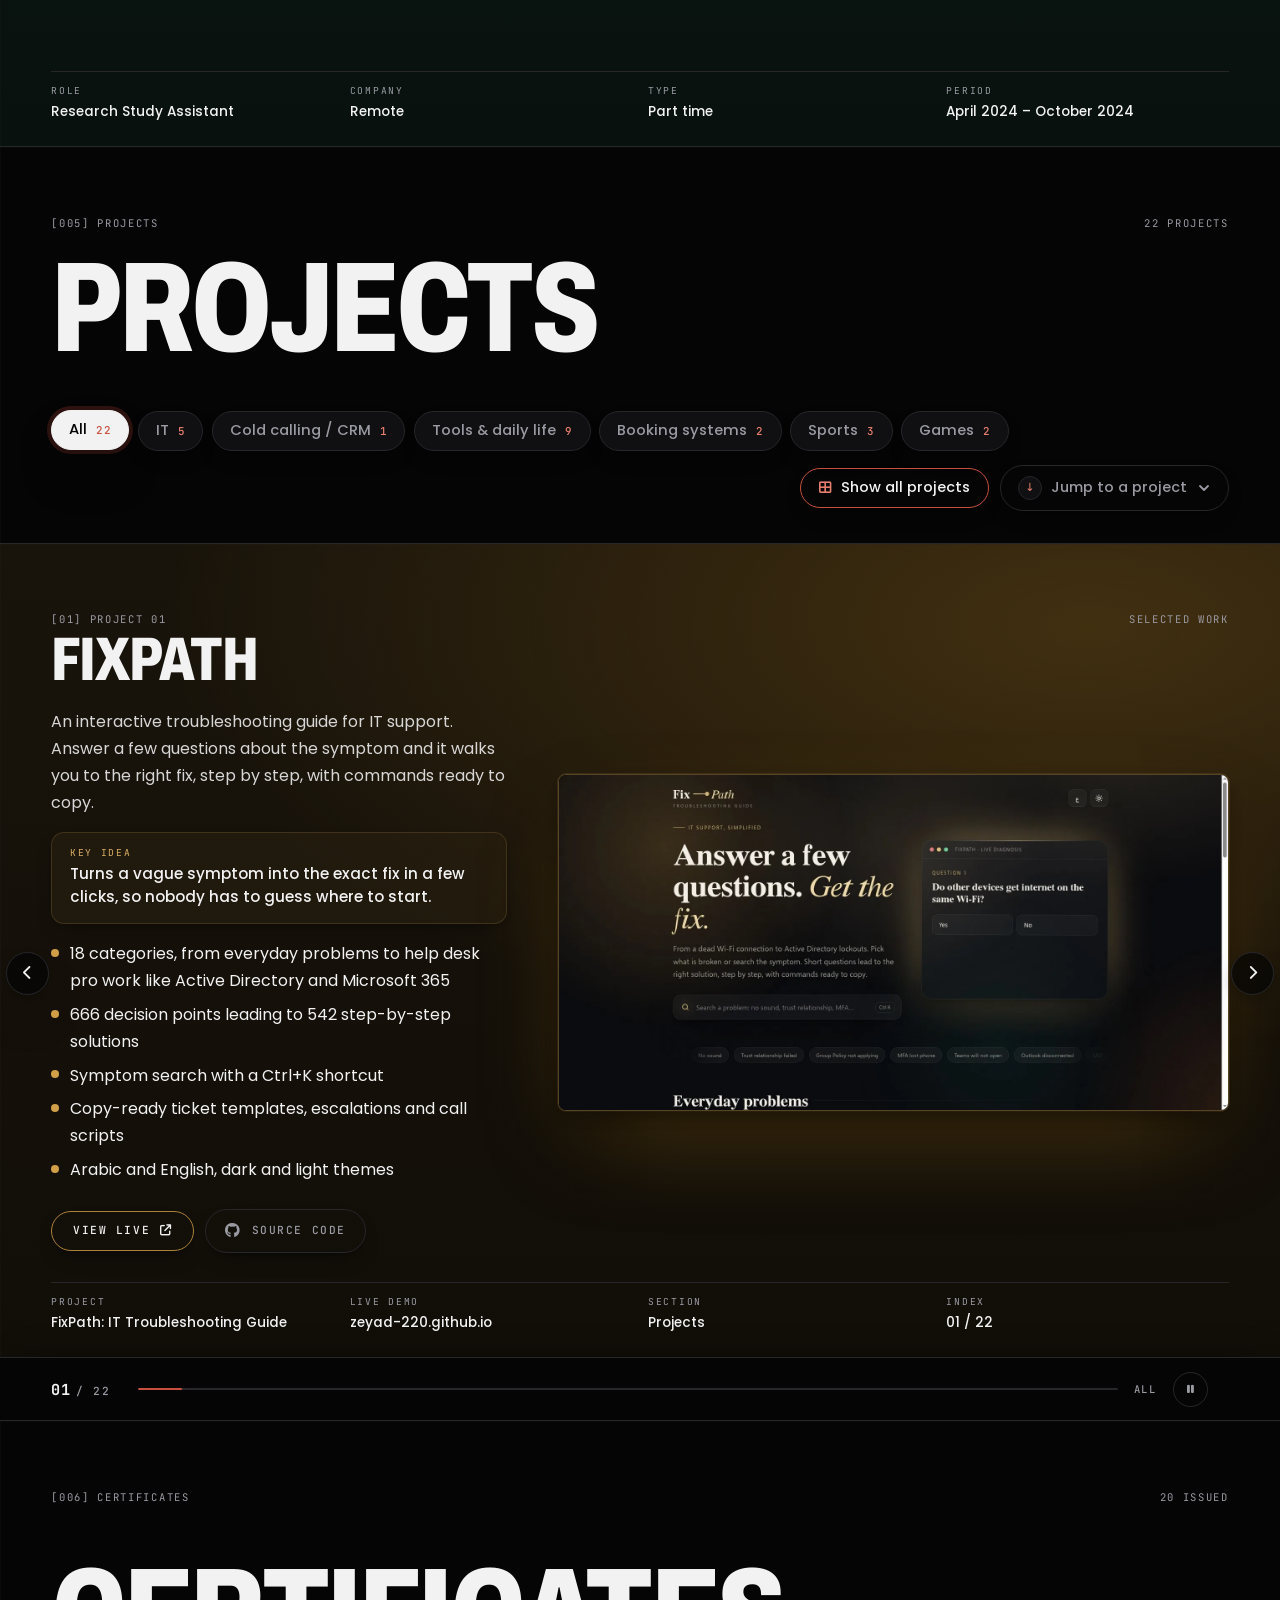
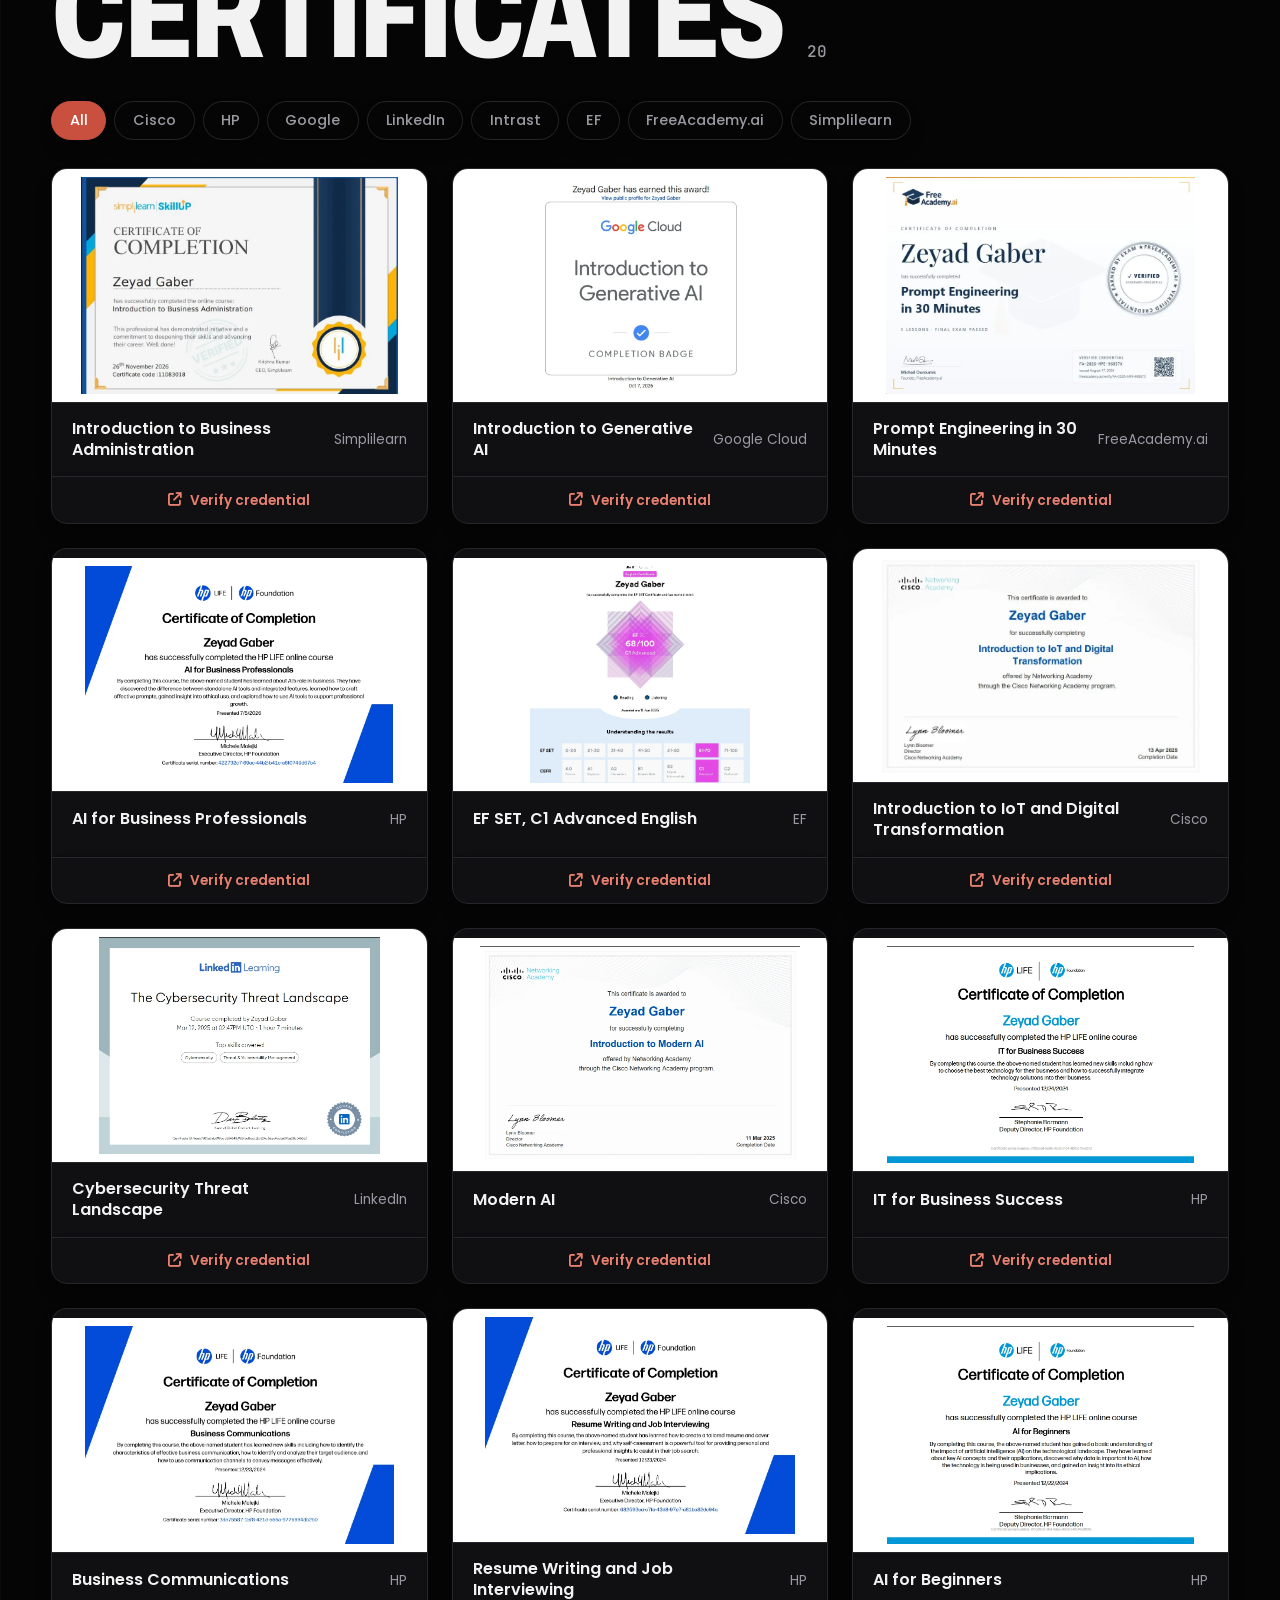
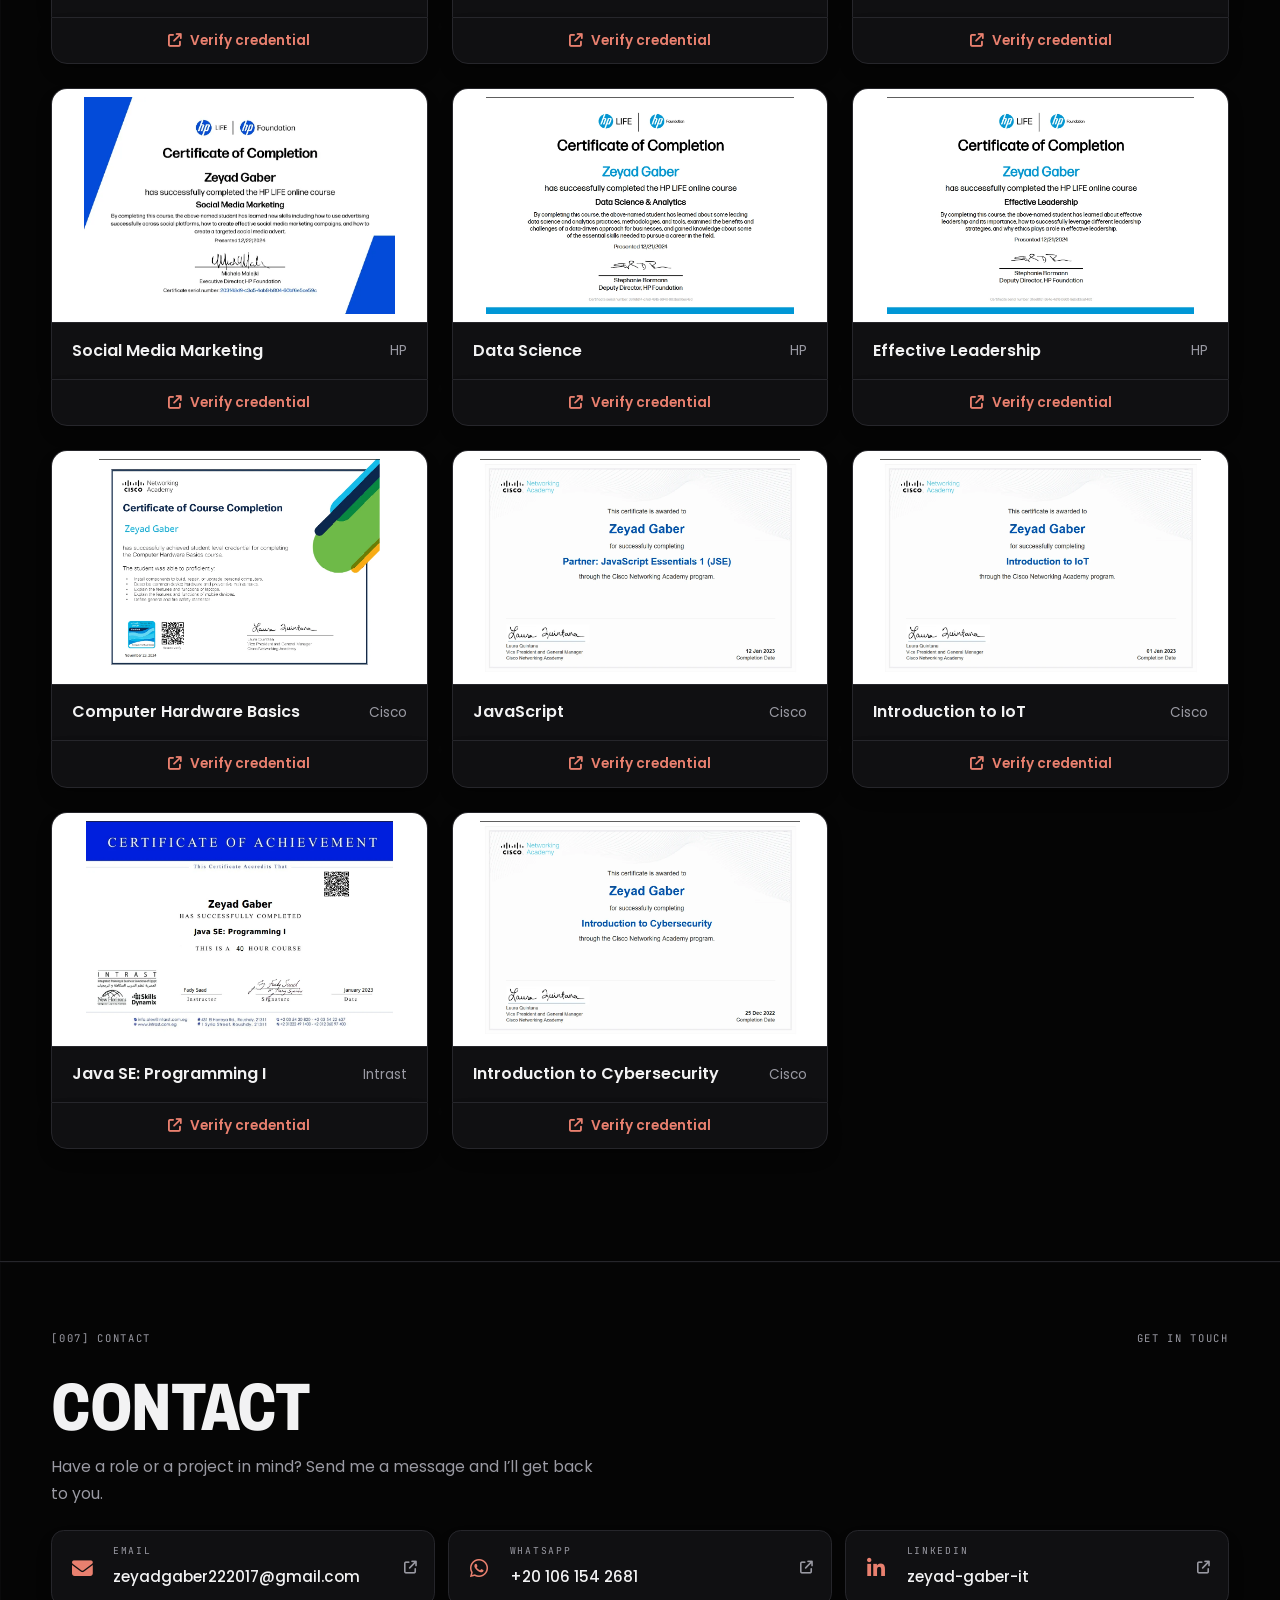
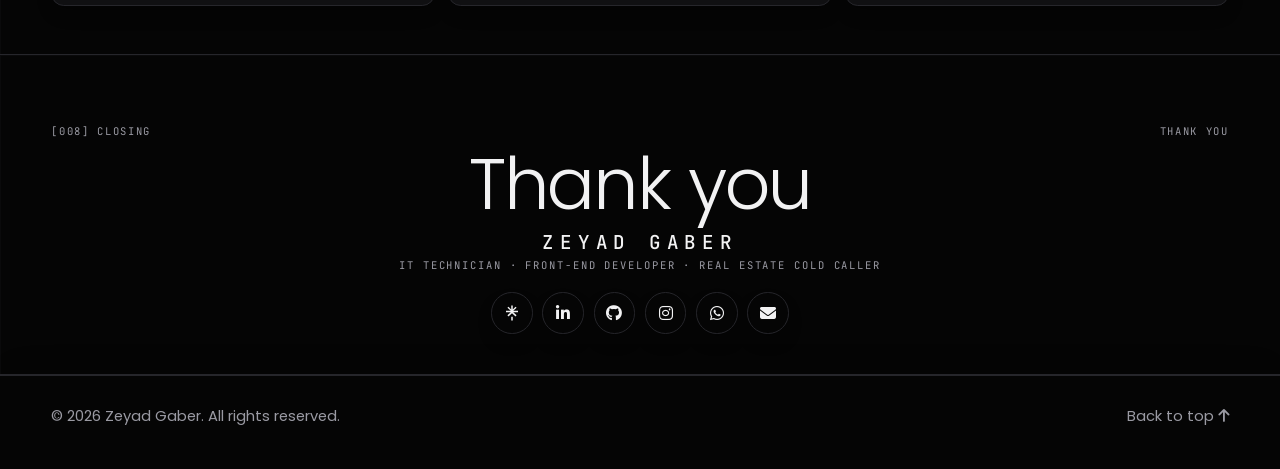
==== commit 25c4651a: "Add files via upload" ====
--- a/index.html
+++ b/index.html
@@ -190,8 +190,8 @@
       <button class="pfchip" type="button" data-f="all" aria-pressed="true" style="--i:0"><span>All</span><b>22</b></button>
       <button class="pfchip" type="button" data-f="it" aria-pressed="false" style="--i:1"><span>IT</span><b>5</b></button>
       <button class="pfchip" type="button" data-f="crm" aria-pressed="false" style="--i:2"><span>Cold calling / CRM</span><b>1</b></button>
-      <button class="pfchip" type="button" data-f="booking" aria-pressed="false" style="--i:3"><span>Booking systems</span><b>2</b></button>
-      <button class="pfchip" type="button" data-f="daily" aria-pressed="false" style="--i:4"><span>Tools &amp; daily life</span><b>9</b></button>
+      <button class="pfchip" type="button" data-f="daily" aria-pressed="false" style="--i:3"><span>Tools &amp; daily life</span><b>9</b></button>
+      <button class="pfchip" type="button" data-f="booking" aria-pressed="false" style="--i:4"><span>Booking systems</span><b>2</b></button>
       <button class="pfchip" type="button" data-f="sports" aria-pressed="false" style="--i:5"><span>Sports</span><b>3</b></button>
       <button class="pfchip" type="button" data-f="games" aria-pressed="false" style="--i:6"><span>Games</span><b>2</b></button>
     </div>
--- a/style.css
+++ b/style.css
@@ -472,3 +472,119 @@
   .pcount{min-width:3.6rem}
   .project.pslide{padding-top:calc(var(--bar) + 1.2rem);min-height:calc(100svh - 9rem)}
 }
+
+/* ===== v41: depth, shadows and motion ===== */
+:root{--sh1:0 .15rem .4rem rgba(0,0,0,.18),0 .6rem 1.4rem -.6rem rgba(0,0,0,.45);--sh2:0 .4rem .8rem rgba(0,0,0,.22),0 1.6rem 3rem -1rem rgba(0,0,0,.6);--ease:cubic-bezier(.22,.75,.2,1)}
+:root[data-theme="light"]{--sh1:0 .1rem .3rem rgba(20,20,30,.08),0 .6rem 1.4rem -.7rem rgba(20,20,30,.22);--sh2:0 .3rem .7rem rgba(20,20,30,.1),0 1.5rem 2.8rem -1rem rgba(20,20,30,.3)}
+/* slides: depth-of-field transition */
+.pslide .p-copy,.pslide .shot{transition:opacity .6s var(--ease),transform .8s var(--ease),filter .7s var(--ease),box-shadow .5s}
+.pslider.is-ready .pslide:not(.is-active) .p-copy{opacity:0;transform:translateX(-2rem) scale(.98);filter:blur(4px)}
+.pslider.is-ready .pslide:not(.is-active) .shot{opacity:0;transform:translateX(2.5rem) scale(.94) rotate(.6deg);filter:blur(6px)}
+:root[dir="rtl"] .pslider.is-ready .pslide:not(.is-active) .p-copy{transform:translateX(2rem) scale(.98)}
+:root[dir="rtl"] .pslider.is-ready .pslide:not(.is-active) .shot{transform:translateX(-2.5rem) scale(.94) rotate(-.6deg)}
+.pslide .shot{box-shadow:var(--sh2),0 0 0 1px hsl(var(--h) 40% 30% / .35),0 2.5rem 6rem -2rem hsl(var(--h) 70% 40% / .55)}
+.pslide .shot:hover{transform:translateY(-.4rem) scale(1.012);box-shadow:var(--sh2),0 0 0 1px hsl(var(--h) 50% 45% / .6),0 3rem 7rem -2rem hsl(var(--h) 70% 45% / .7)}
+.pslide .shot img{transition:transform 1.2s var(--ease)}
+.pslide .shot:hover img{transform:scale(1.04)}
+.pslide.is-active .p-copy h2{animation:titleIn .9s var(--ease) both}
+.pslide.is-active .p-feat li{animation:featIn .7s var(--ease) both}
+.pslide.is-active .p-feat li:nth-child(1){animation-delay:.25s}.pslide.is-active .p-feat li:nth-child(2){animation-delay:.33s}.pslide.is-active .p-feat li:nth-child(3){animation-delay:.41s}.pslide.is-active .p-feat li:nth-child(4){animation-delay:.49s}.pslide.is-active .p-feat li:nth-child(5){animation-delay:.57s}
+.pslide.is-active .p-actions{animation:featIn .7s .5s var(--ease) both}
+@keyframes titleIn{from{opacity:0;transform:translateY(1.2rem);letter-spacing:.02em}to{opacity:1;transform:none}}
+@keyframes featIn{from{opacity:0;transform:translateY(.8rem)}to{opacity:1;transform:none}}
+.pslide .p-key{padding:.9rem 1.1rem;border-radius:.8rem;background:hsl(var(--h) 40% 12% / .55);border:1px solid hsl(var(--h) 40% 24% / .6);box-shadow:var(--sh1)}
+:root[data-theme="light"] .pslide .p-key{background:hsl(var(--h) 40% 98% / .8)}
+/* controls */
+.pfchip,.pview,.pjump .jbtn,.jchip{box-shadow:var(--sh1)}
+.pfchip:hover,.pview:hover,.pjump .jbtn:hover{box-shadow:var(--sh2);transform:translateY(-3px)}
+.pfchip:active,.pview:active{transform:translateY(0) scale(.97)}
+.pfchip[aria-pressed="true"]{box-shadow:var(--sh2),0 0 0 4px color-mix(in srgb,var(--accent) 22%,transparent);transform:translateY(-1px)}
+.parrow{box-shadow:var(--sh2)}
+.parrow:hover{box-shadow:var(--sh2),0 0 0 .5rem color-mix(in srgb,var(--accent) 25%,transparent)}
+.pbar{box-shadow:0 -1rem 2rem -1.4rem rgba(0,0,0,.6)}
+.pprogress span{box-shadow:0 0 .8rem var(--accent)}
+.open{box-shadow:var(--sh1);position:relative;overflow:hidden}
+.open:hover{box-shadow:var(--sh2),0 0 0 4px hsl(var(--h) 55% 38% / .25)}
+.open i{transition:transform .35s var(--ease)}
+.open:hover i{transform:translate(2px,-2px)}
+.open.gh:hover i{transform:rotate(-12deg) scale(1.1)}
+.btn,.hire{box-shadow:var(--sh2)}
+.btn:hover,.hire:hover{box-shadow:var(--sh2),0 0 0 .4rem color-mix(in srgb,var(--accent) 25%,transparent)}
+.pjump .jgrid{animation:featIn .35s var(--ease) both}
+.pjump .jtile{transition:transform .25s var(--ease),border-color .2s,box-shadow .25s}
+.pjump .jtile:hover{transform:translateY(-2px);box-shadow:var(--sh1)}
+/* cards across the page */
+.skills li,.grid li>a,.grid li>button,.tags li{box-shadow:var(--sh1)}
+.skills li:hover,.grid li>a:hover,.grid li>button:hover{box-shadow:var(--sh2);transform:translateY(-5px)}
+.social a{box-shadow:var(--sh1);transition:border-color .2s,color .2s,transform .3s var(--ease),box-shadow .3s}
+.social a:hover{transform:translateY(-3px);box-shadow:var(--sh2)}
+.chip{box-shadow:var(--sh1)}
+.chip:hover{transform:translateY(-2px);box-shadow:var(--sh2)}
+.cutout img{box-shadow:var(--sh2)}
+.project:not(.pslide) .shot{box-shadow:var(--sh2)}
+@media (max-width:995px){.pslide .shot,.pslide .shot:hover{box-shadow:var(--sh1),0 1.6rem 3.5rem -1.8rem hsl(var(--h) 70% 40% / .55)}.pslider.is-ready .pslide:not(.is-active) .shot{transform:translateY(1rem) scale(.96)}}
+@media (prefers-reduced-motion:reduce){.pslide.is-active .p-copy h2,.pslide.is-active .p-feat li,.pslide.is-active .p-actions{animation:none}}
+.pslider.is-stacked .pslide .p-copy,.pslider.is-stacked .pslide .shot{filter:none!important}
+
+/* ===== v42: site-wide depth and motion ===== */
+.sprog{position:fixed;top:0;left:0;right:0;height:3px;z-index:60;transform-origin:0 50%;transform:scaleX(0);background:linear-gradient(90deg,var(--accent),var(--accent-text));box-shadow:0 0 .8rem var(--accent);pointer-events:none}
+:root[dir="rtl"] .sprog{transform-origin:100% 50%}
+.bar{transition:box-shadow .35s,background .35s}
+.bar.scrolled{box-shadow:0 .8rem 2rem -1rem rgba(0,0,0,.6)}
+#nav a{transition:color .2s,background .25s,transform .25s var(--ease),box-shadow .25s}
+#nav a:hover{transform:translateY(-1px)}
+.icon-btn{box-shadow:var(--sh1);transition:border-color .2s,transform .3s var(--ease),box-shadow .3s}
+.icon-btn:hover{transform:translateY(-2px) rotate(8deg);box-shadow:var(--sh2)}
+.logo{transition:transform .5s var(--ease)}.brand:hover .logo{transform:rotate(-6deg) scale(1.06)}
+/* section headings and top labels slide in */
+.reveal .big{transition:letter-spacing 1.2s var(--ease)}
+.reveal:not(.in) .big{letter-spacing:.04em}
+.reveal .tl{transition:opacity .8s .1s}
+/* staggered children of every section */
+.rv-item{opacity:0;transform:translateY(1.6rem) scale(.97);filter:blur(3px);transition:opacity .8s var(--ease),transform .9s var(--ease),filter .8s var(--ease),border-color .25s,box-shadow .3s;transition-delay:calc(var(--d,0)*55ms),calc(var(--d,0)*55ms),calc(var(--d,0)*55ms),0s,0s}
+.in .rv-item,.rv-item.rv-in{opacity:1;transform:none;filter:none}
+.rv-item:hover{transition-delay:0s}
+.no-js .rv-item{opacity:1;transform:none;filter:none}
+/* hero */
+.cutout{animation:fade 1.6s .2s both,float 7s 1.8s ease-in-out infinite}
+@keyframes float{0%,100%{transform:translateY(0)}50%{transform:translateY(-.55rem)}}
+.cutout img{box-shadow:var(--sh2),0 2.5rem 5rem -2rem color-mix(in srgb,var(--accent) 45%,transparent)}
+.cutout::before{transition:transform .6s var(--ease)}.cutout:hover::before{transform:translate(1.3rem,1.3rem)}
+.cover-name strong,.intro-body h1{animation:titleIn 1s .1s var(--ease) both}
+.intro-body .bio{animation:featIn .9s .35s var(--ease) both}
+.intro-body .actions{animation:featIn .9s .5s var(--ease) both}
+.cover .meta-row>div{animation:featIn .8s var(--ease) both}
+.cover .meta-row>div:nth-child(1){animation-delay:.6s}.cover .meta-row>div:nth-child(2){animation-delay:.7s}.cover .meta-row>div:nth-child(3){animation-delay:.8s}
+/* cards */
+.svc-grid li,.how-steps li,.contact-list a{box-shadow:var(--sh1)}
+.svc-grid li:hover,.contact-list a:hover{box-shadow:var(--sh2);transform:translateY(-5px)}
+.svc-grid li{transition:border-color .25s,transform .35s var(--ease),box-shadow .35s}
+.svc-grid img,.skills img{transition:transform .5s var(--ease)}
+.svc-grid li:hover img{transform:scale(1.1) rotate(-3deg)}
+.how-steps li{transition:transform .35s var(--ease),box-shadow .35s,border-color .25s}
+.how-steps li:hover{transform:translateY(-4px);box-shadow:var(--sh2)}
+.contact-list a{transition:border-color .25s,transform .35s var(--ease),box-shadow .35s}
+.contact-list a:hover .go{transform:translate(3px,-3px);color:var(--accent-text)}
+.contact-list .go{transition:transform .3s var(--ease),color .2s}
+.grid li>a,.grid li>button{transition:border-color .25s,transform .35s var(--ease),box-shadow .35s}
+.certs img{transition:transform .6s var(--ease)}.grid li>button:hover img{transform:scale(1.04)}
+.tags li{transition:transform .25s var(--ease),border-color .2s,box-shadow .25s}.tags li:hover{transform:translateY(-2px);border-color:var(--accent)}
+/* experience cards */
+.exp .shot{box-shadow:var(--sh2),0 2rem 5rem -2rem hsl(var(--h) 70% 40% / .5);transition:transform .6s var(--ease),box-shadow .5s}
+.exp .shot:hover{transform:translateY(-.35rem) scale(1.012)}
+.exp .p-copy h2{transition:transform .5s var(--ease)}
+.reveal.in .p-copy h2{animation:titleIn .9s var(--ease) both}
+.exp .bul li{transition:transform .3s var(--ease)}.exp .bul li:hover{transform:translateX(4px)}
+:root[dir="rtl"] .exp .bul li:hover{transform:translateX(-4px)}
+/* dialog */
+dialog[open]{animation:featIn .4s var(--ease)}
+dialog[open]::backdrop{animation:fade .4s both;-webkit-backdrop-filter:blur(6px);backdrop-filter:blur(6px)}
+dialog img{box-shadow:0 2rem 6rem -1rem rgba(0,0,0,.8)}
+/* closing + footer */
+.thx{animation:none}.thanks.reveal.in .thx{animation:titleIn 1.1s var(--ease) both}
+footer{box-shadow:0 -1rem 2rem -1.5rem rgba(0,0,0,.5)}
+footer a{transition:color .2s,transform .3s var(--ease)}footer a:hover{transform:translateY(-2px)}
+.hire{transition:transform .3s var(--ease),opacity .25s,visibility .25s,box-shadow .3s}
+@media (prefers-reduced-motion:reduce){.rv-item{opacity:1;transform:none;filter:none}.cutout,.cover-name strong,.intro-body h1,.intro-body .bio,.intro-body .actions,.cover .meta-row>div{animation:none}.sprog{display:none}}
+@media (max-width:995px){.rv-item{filter:none;transform:translateY(1.1rem)}.cutout{animation:fade 1.6s .2s both}}
+.bar.scrolled{background:color-mix(in srgb,var(--bg) 86%,transparent);-webkit-backdrop-filter:blur(10px);backdrop-filter:blur(10px)}
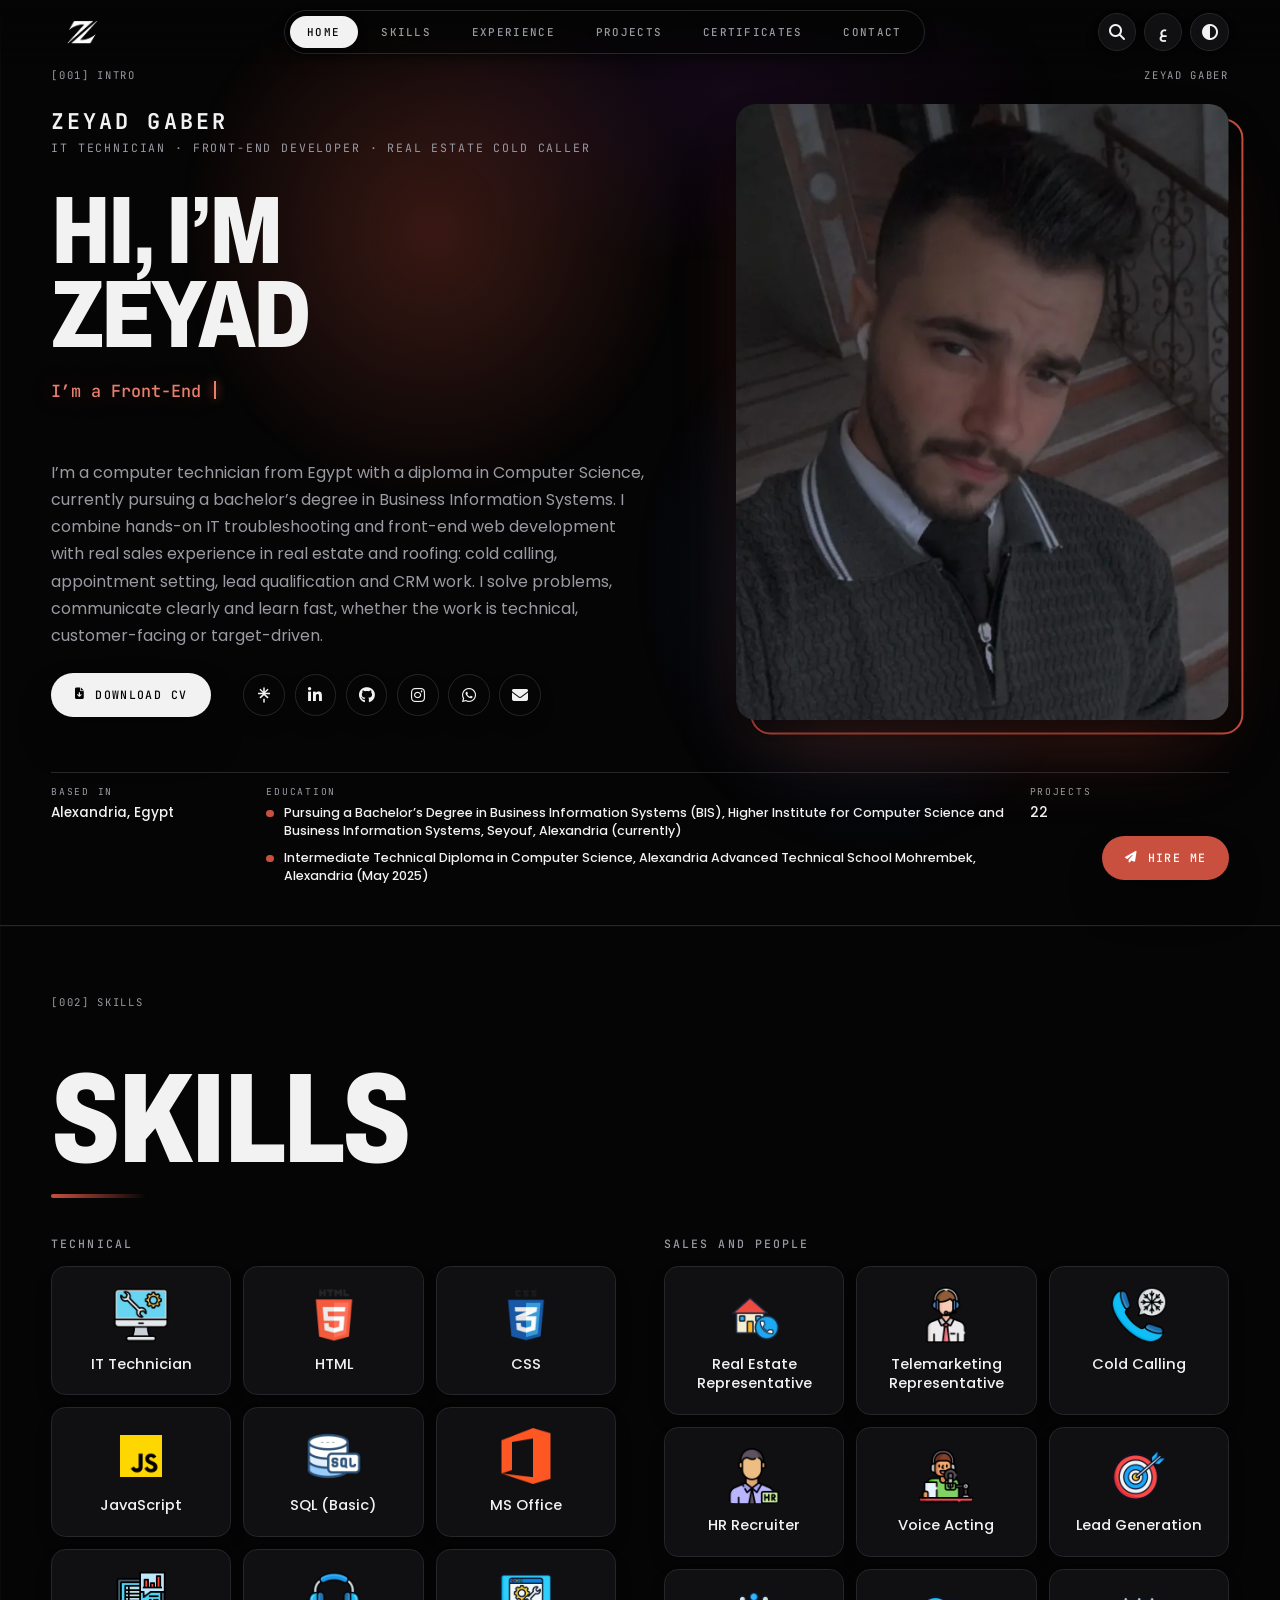
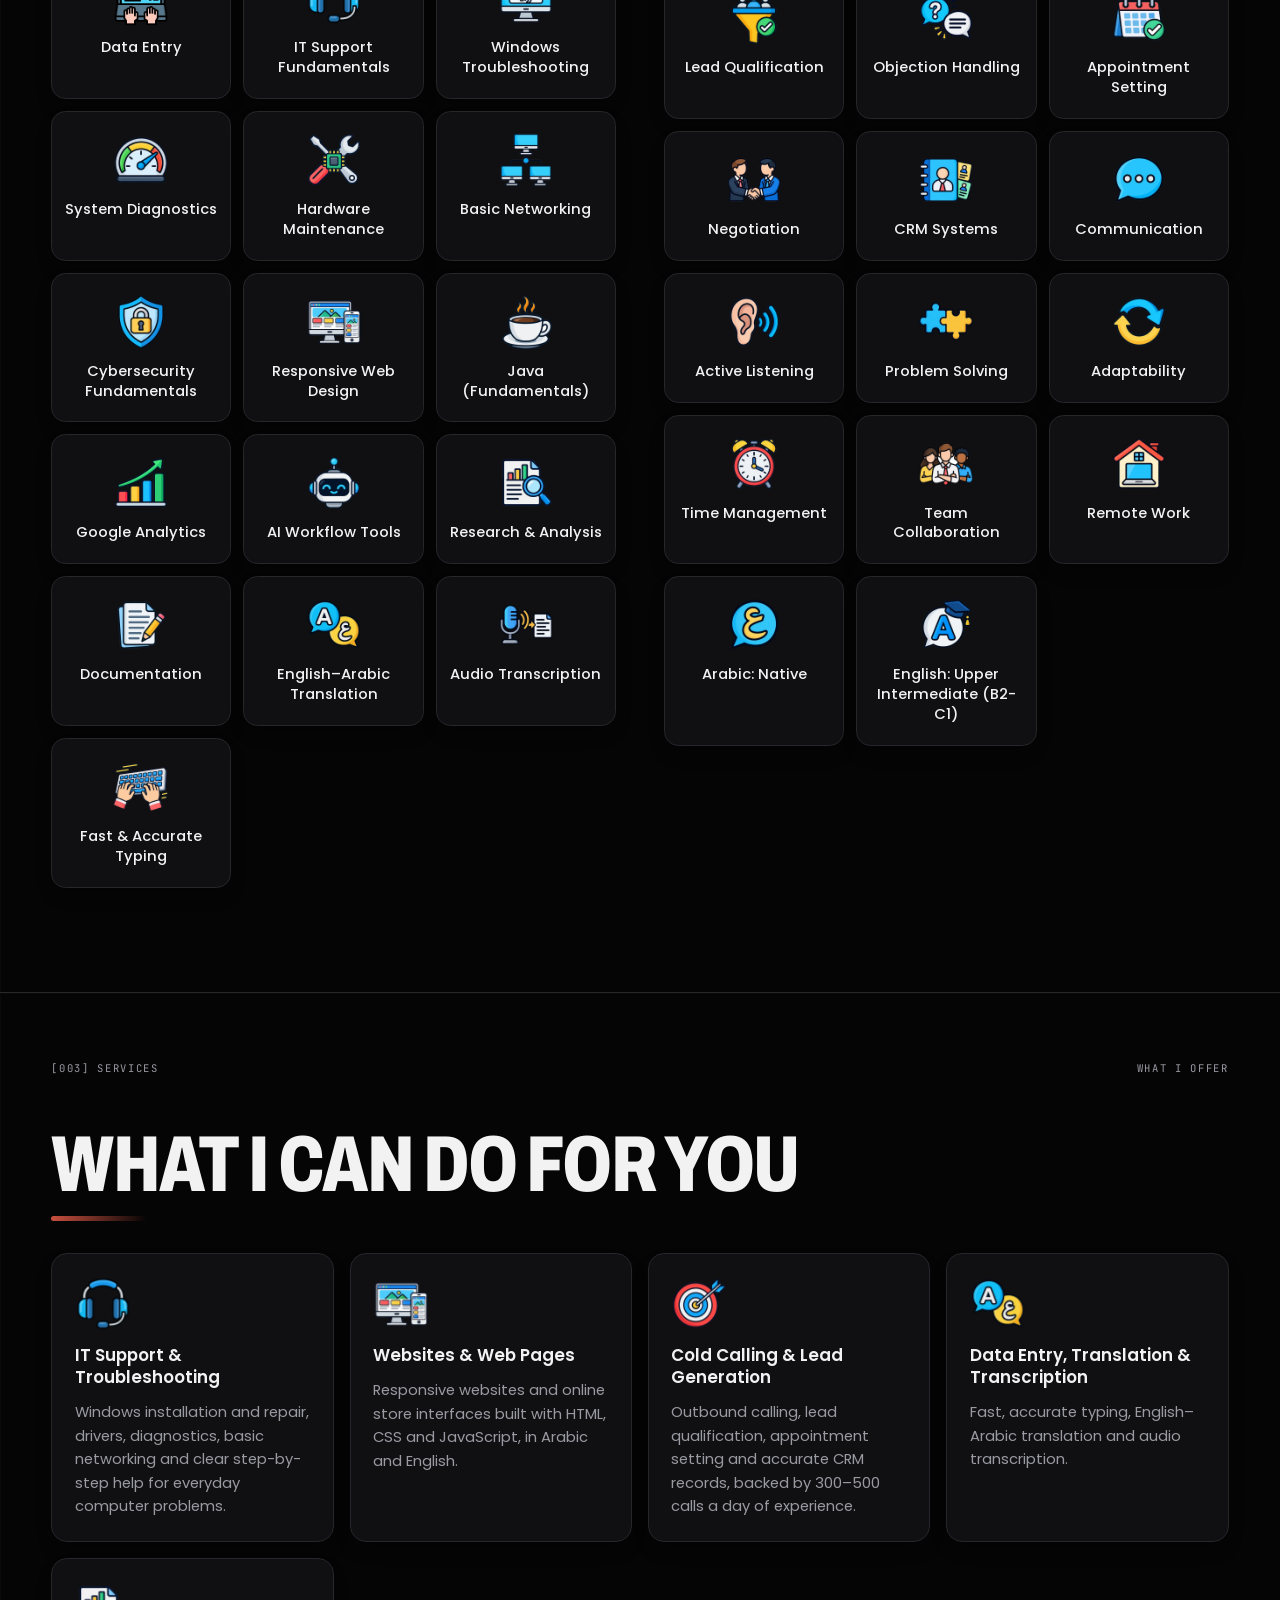
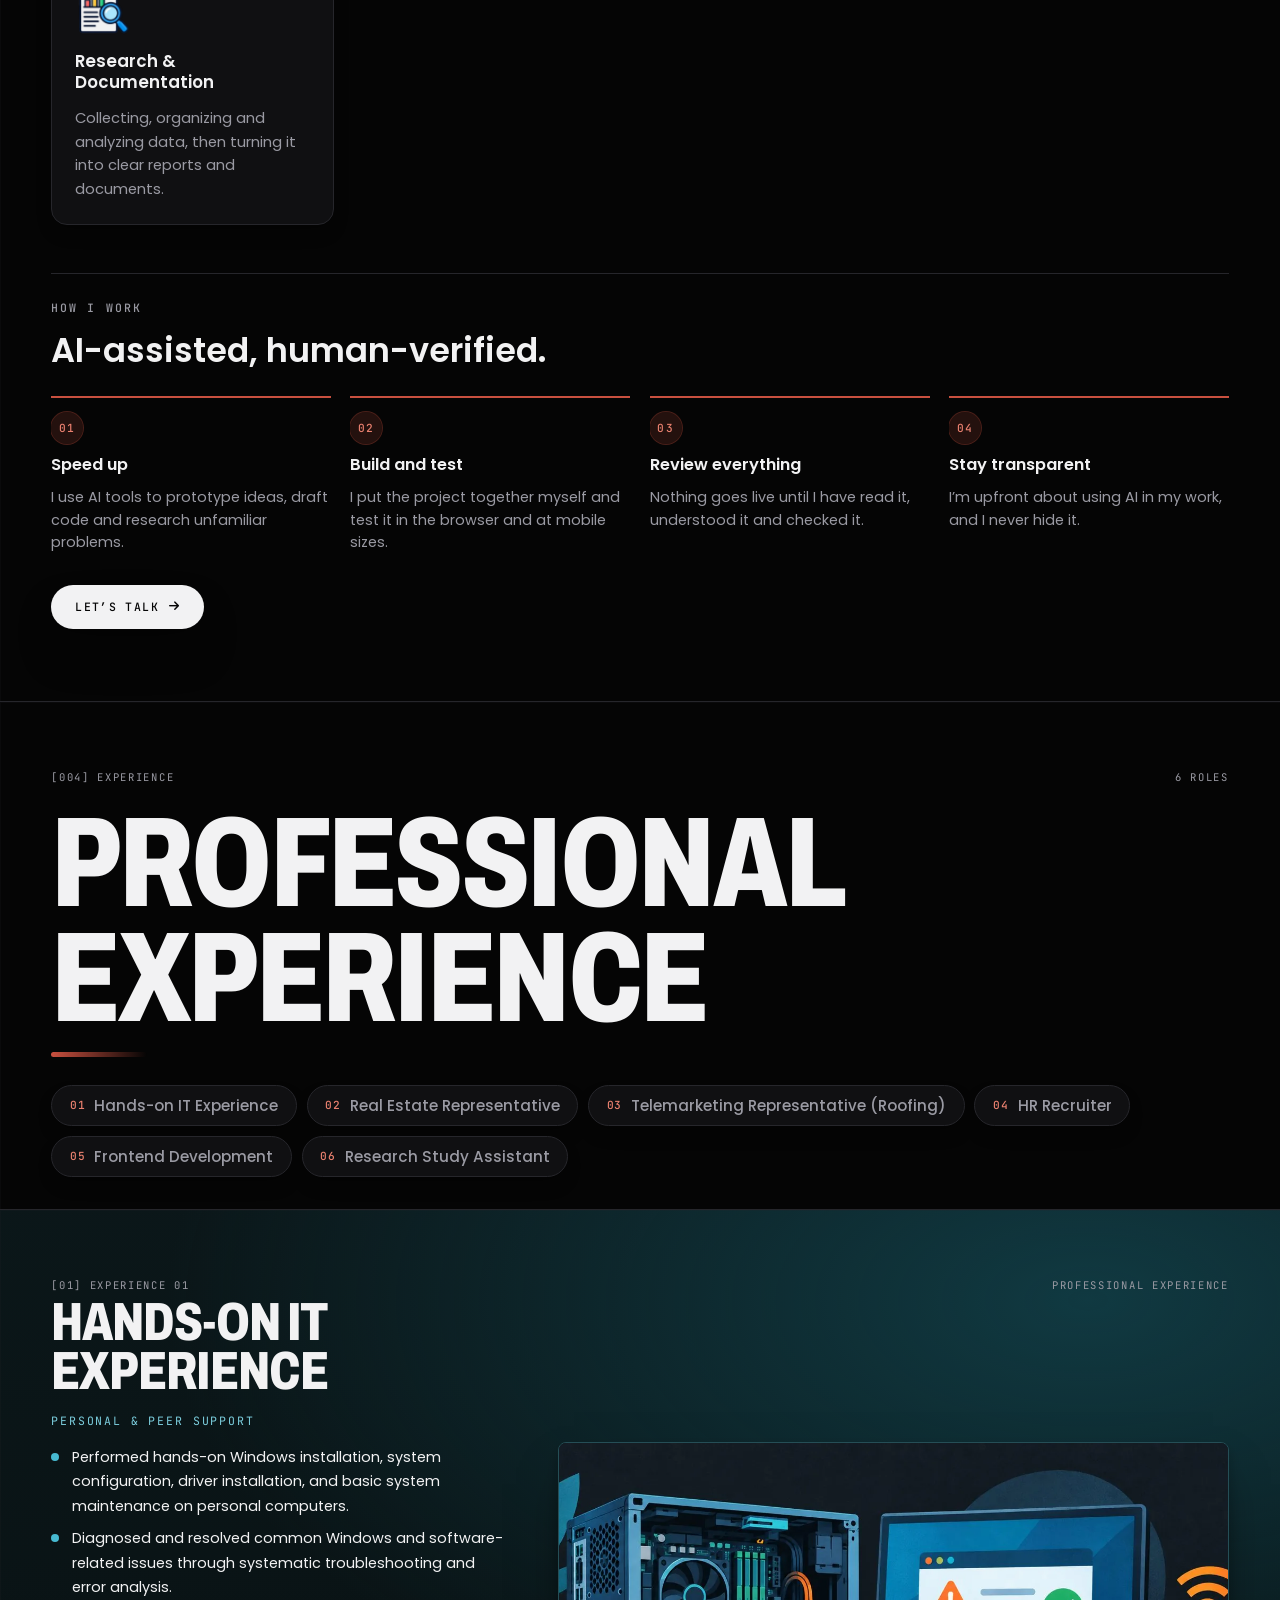
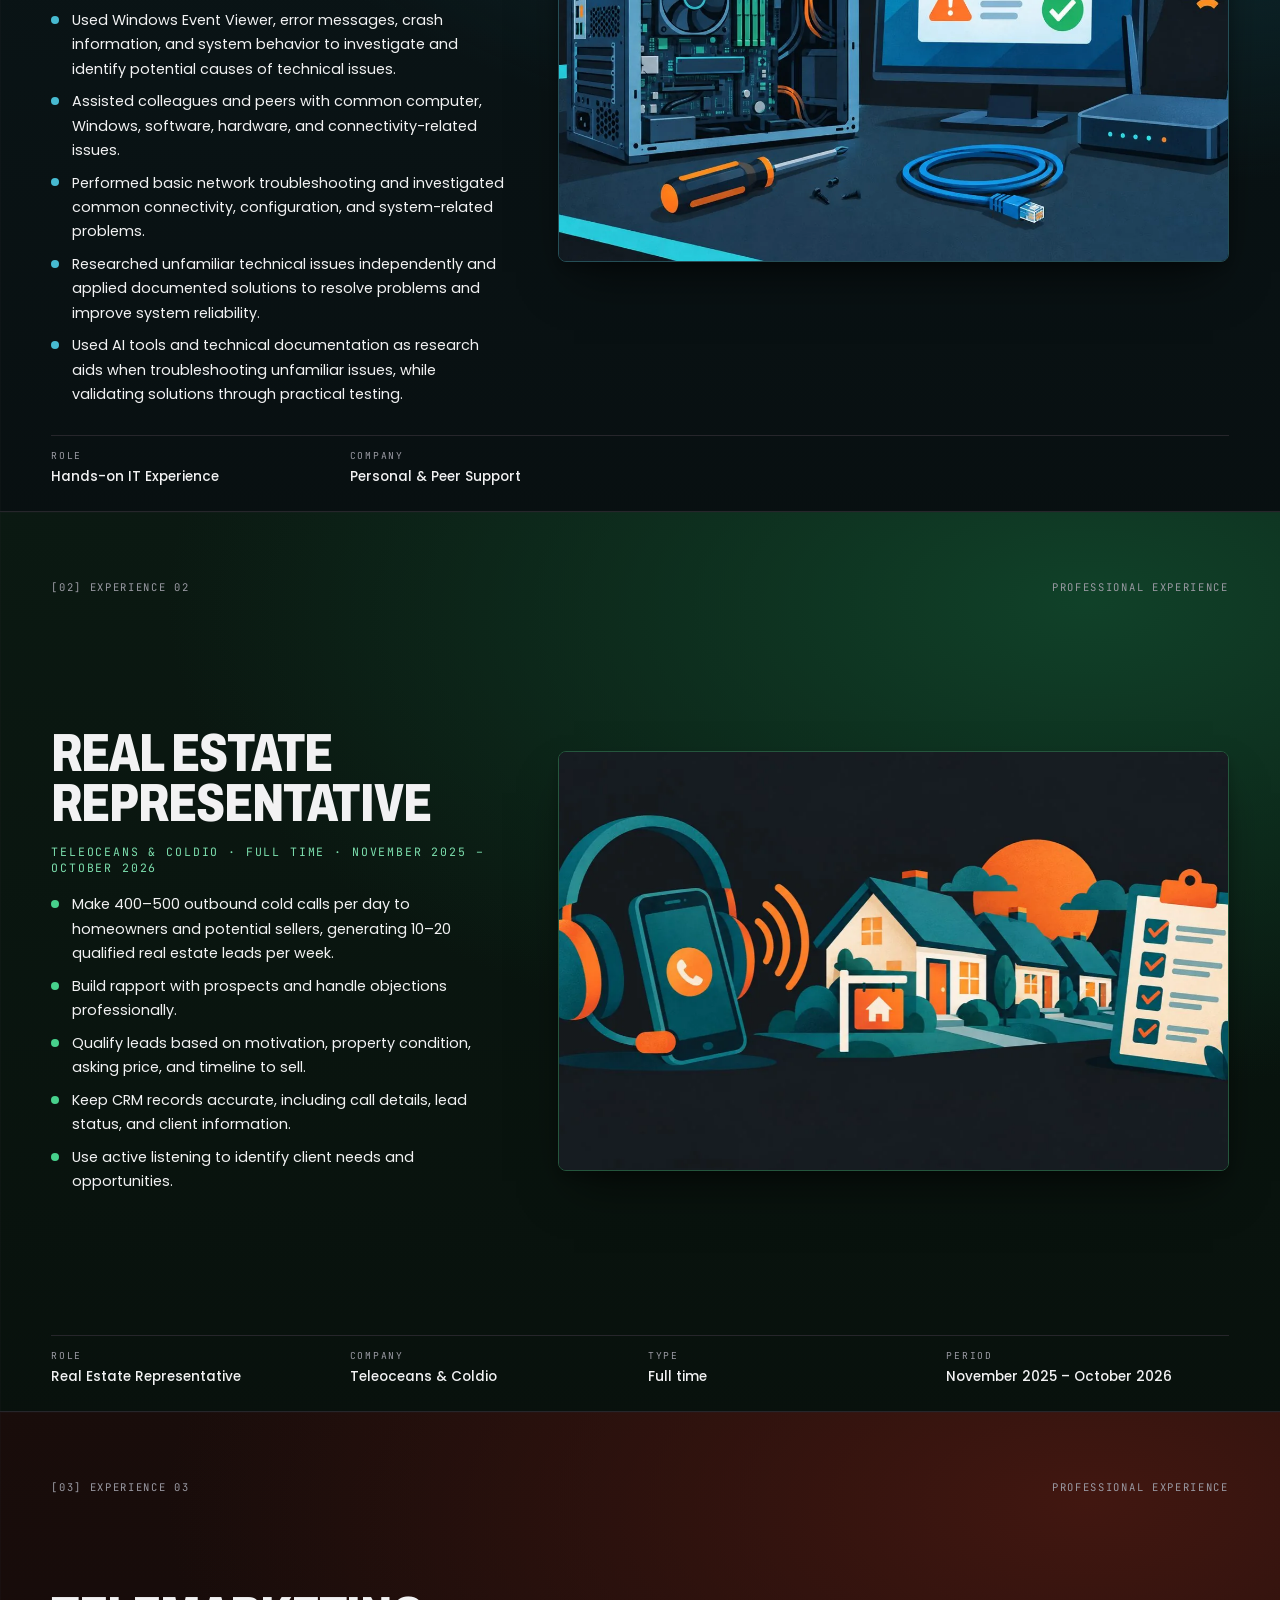
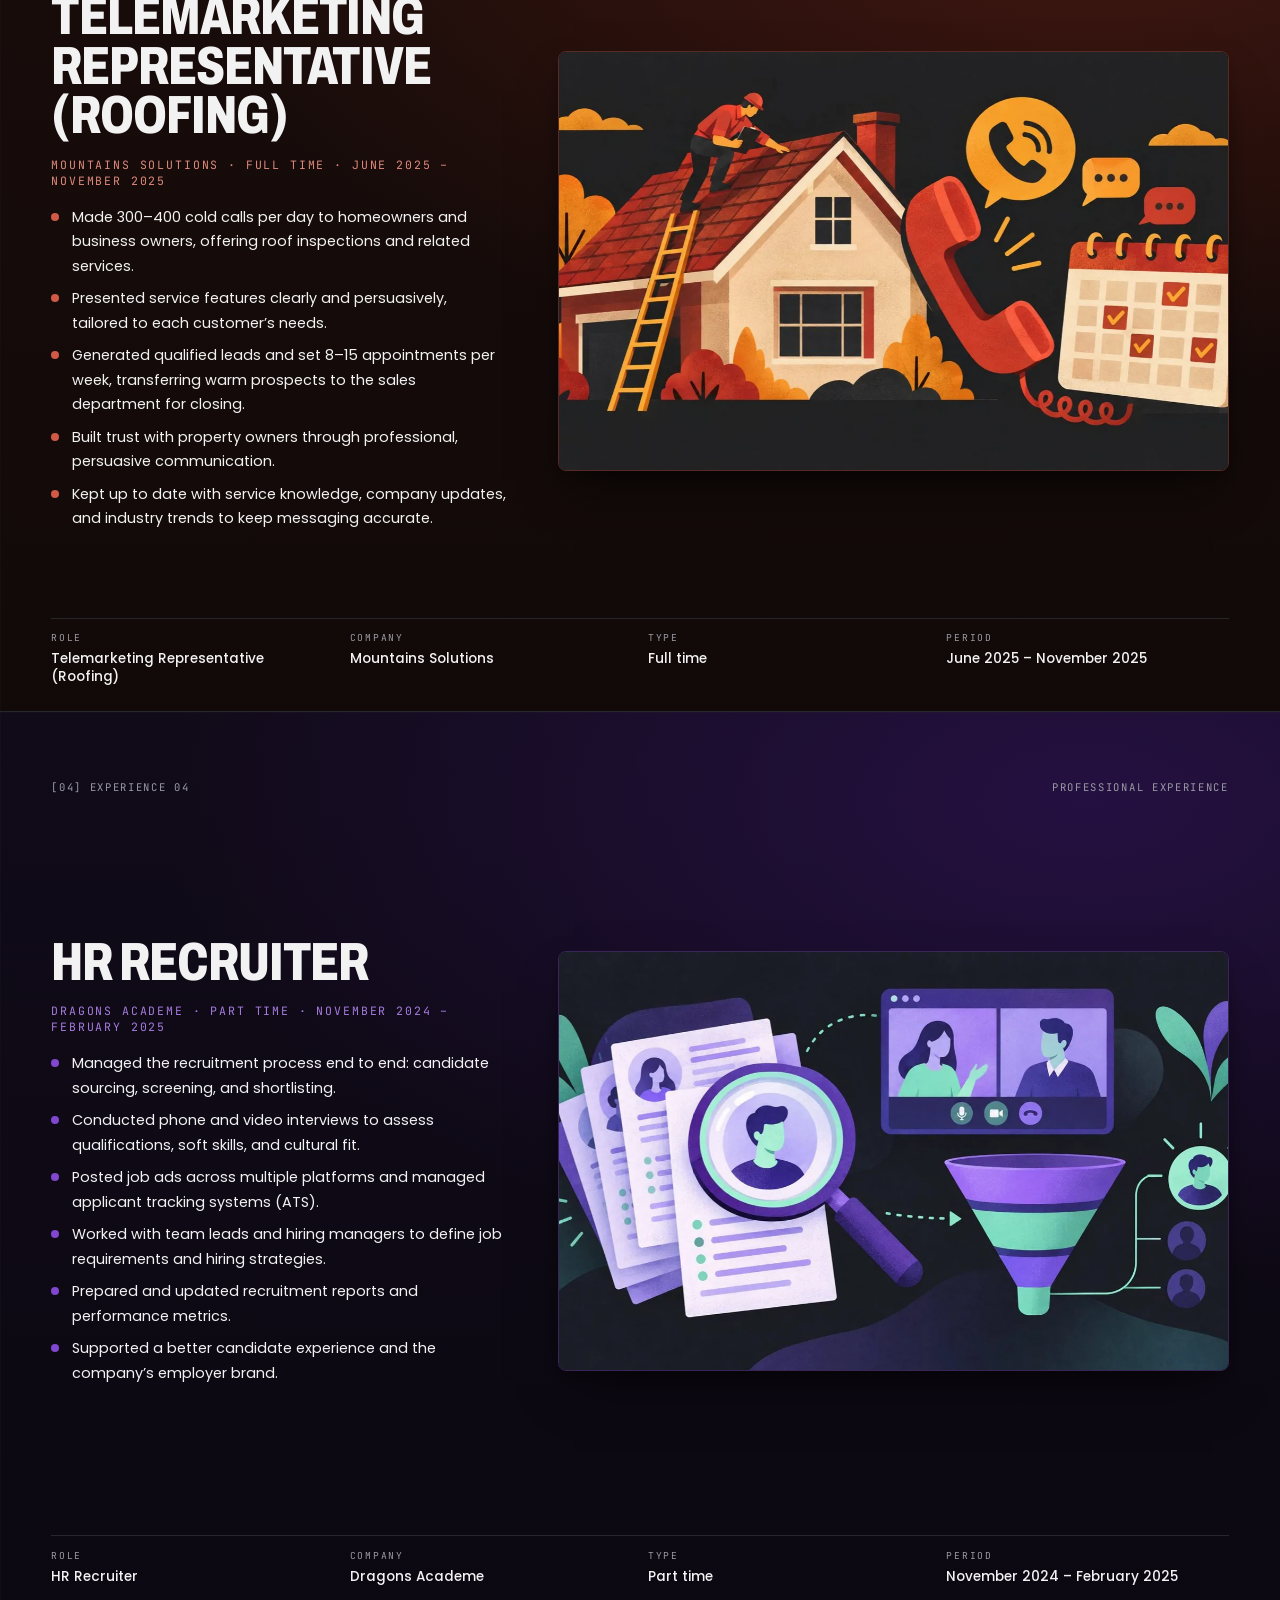
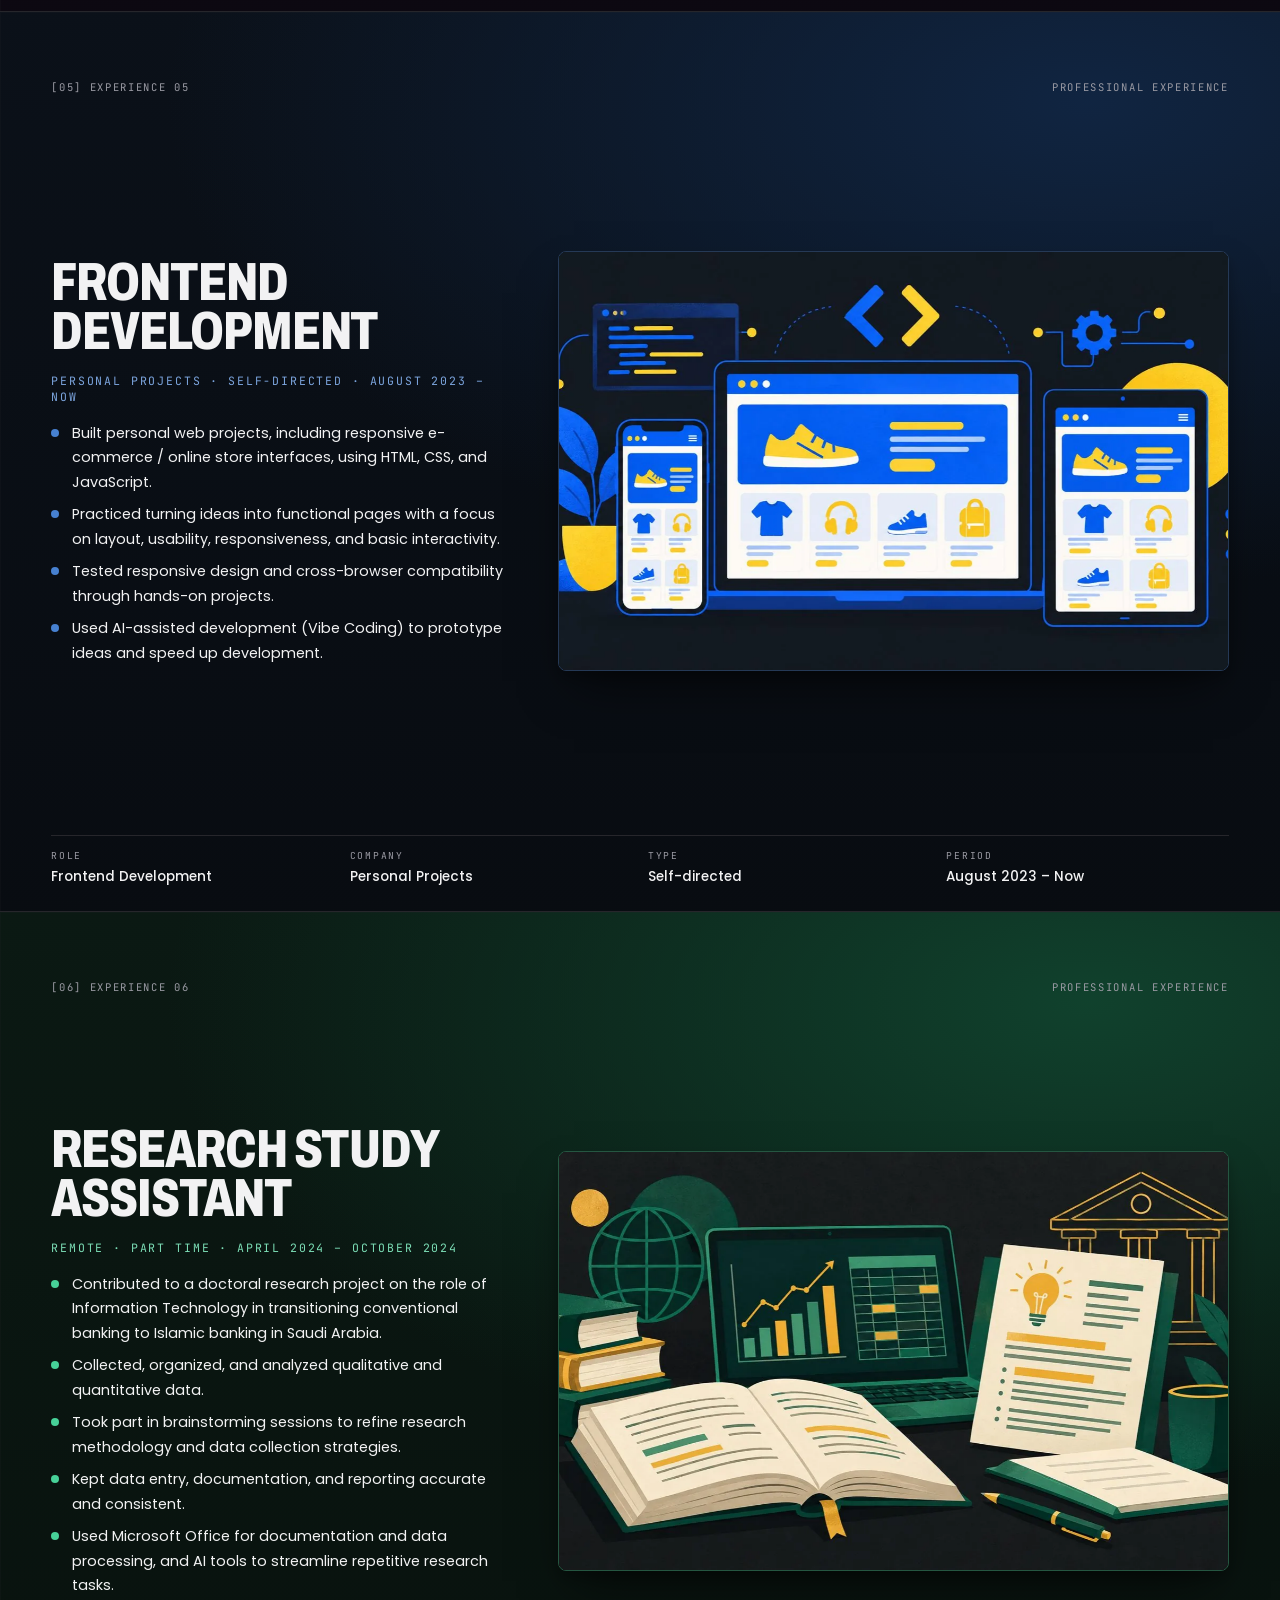
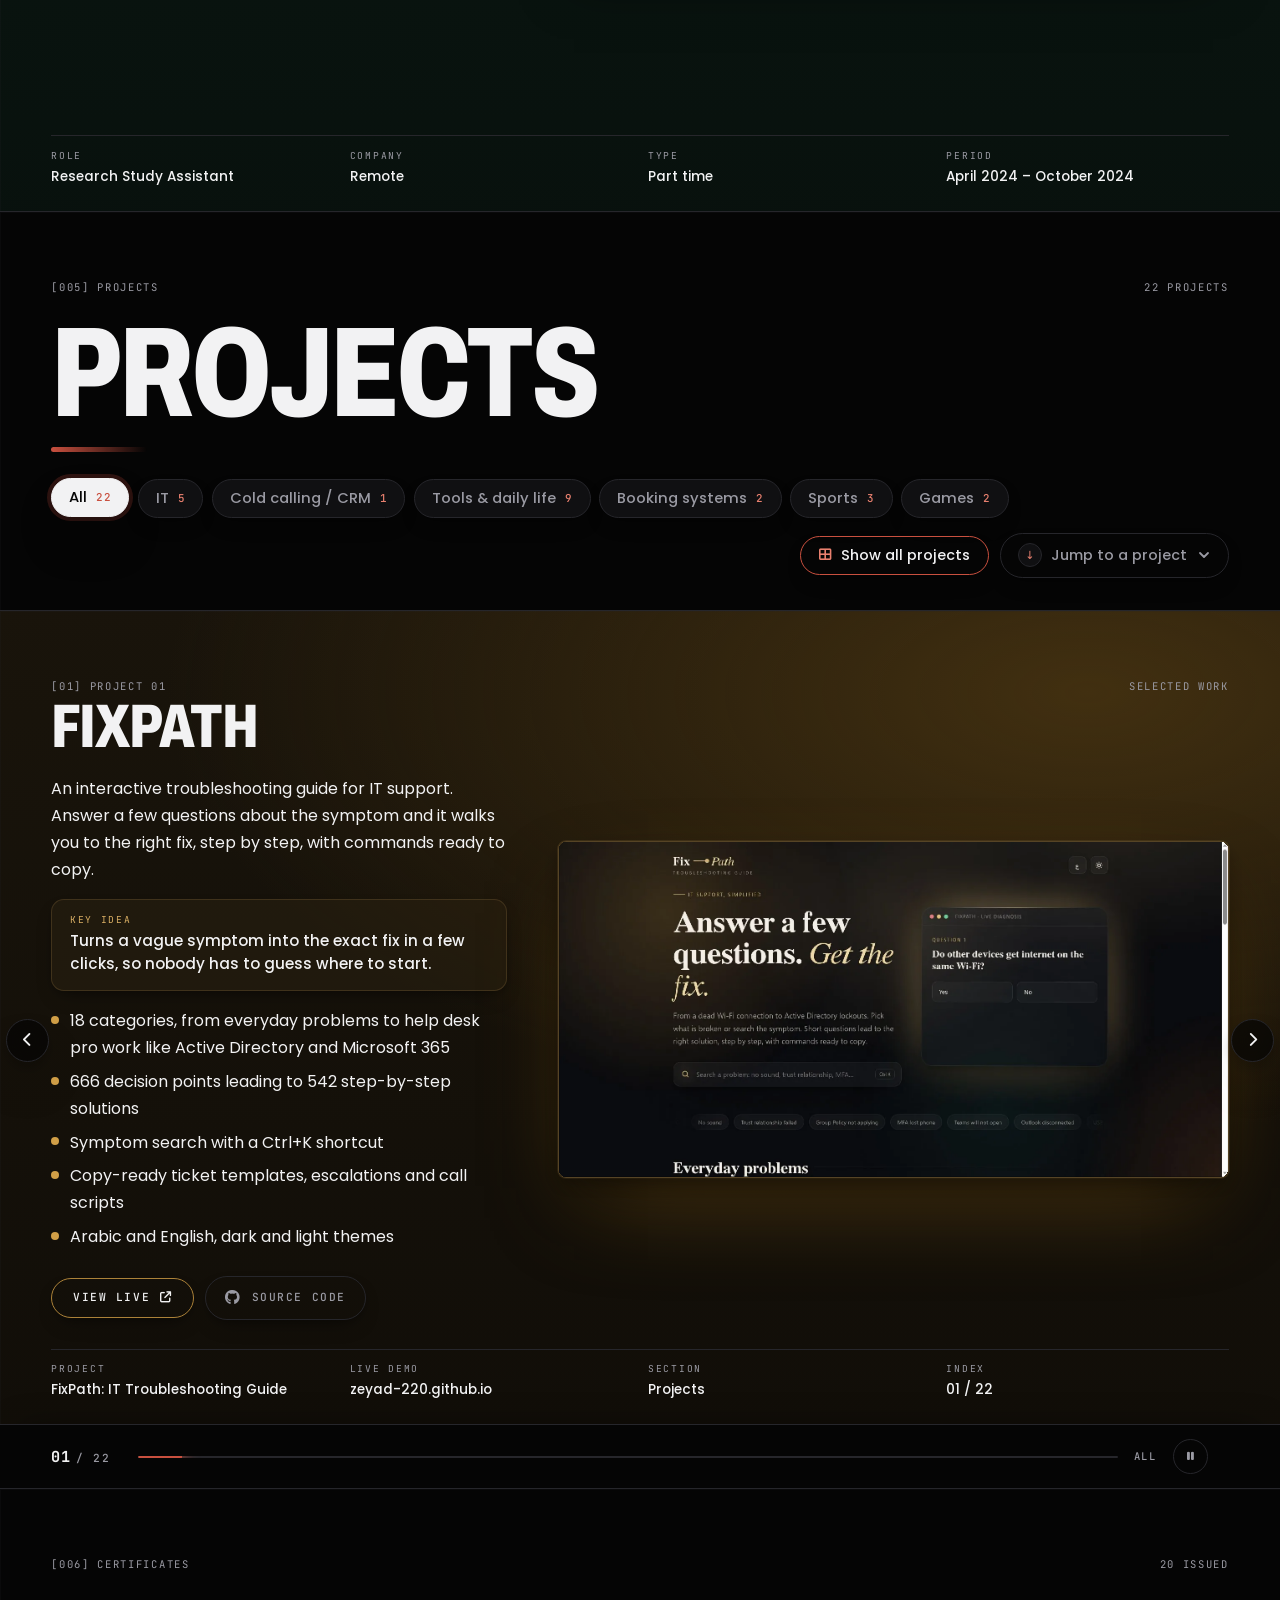
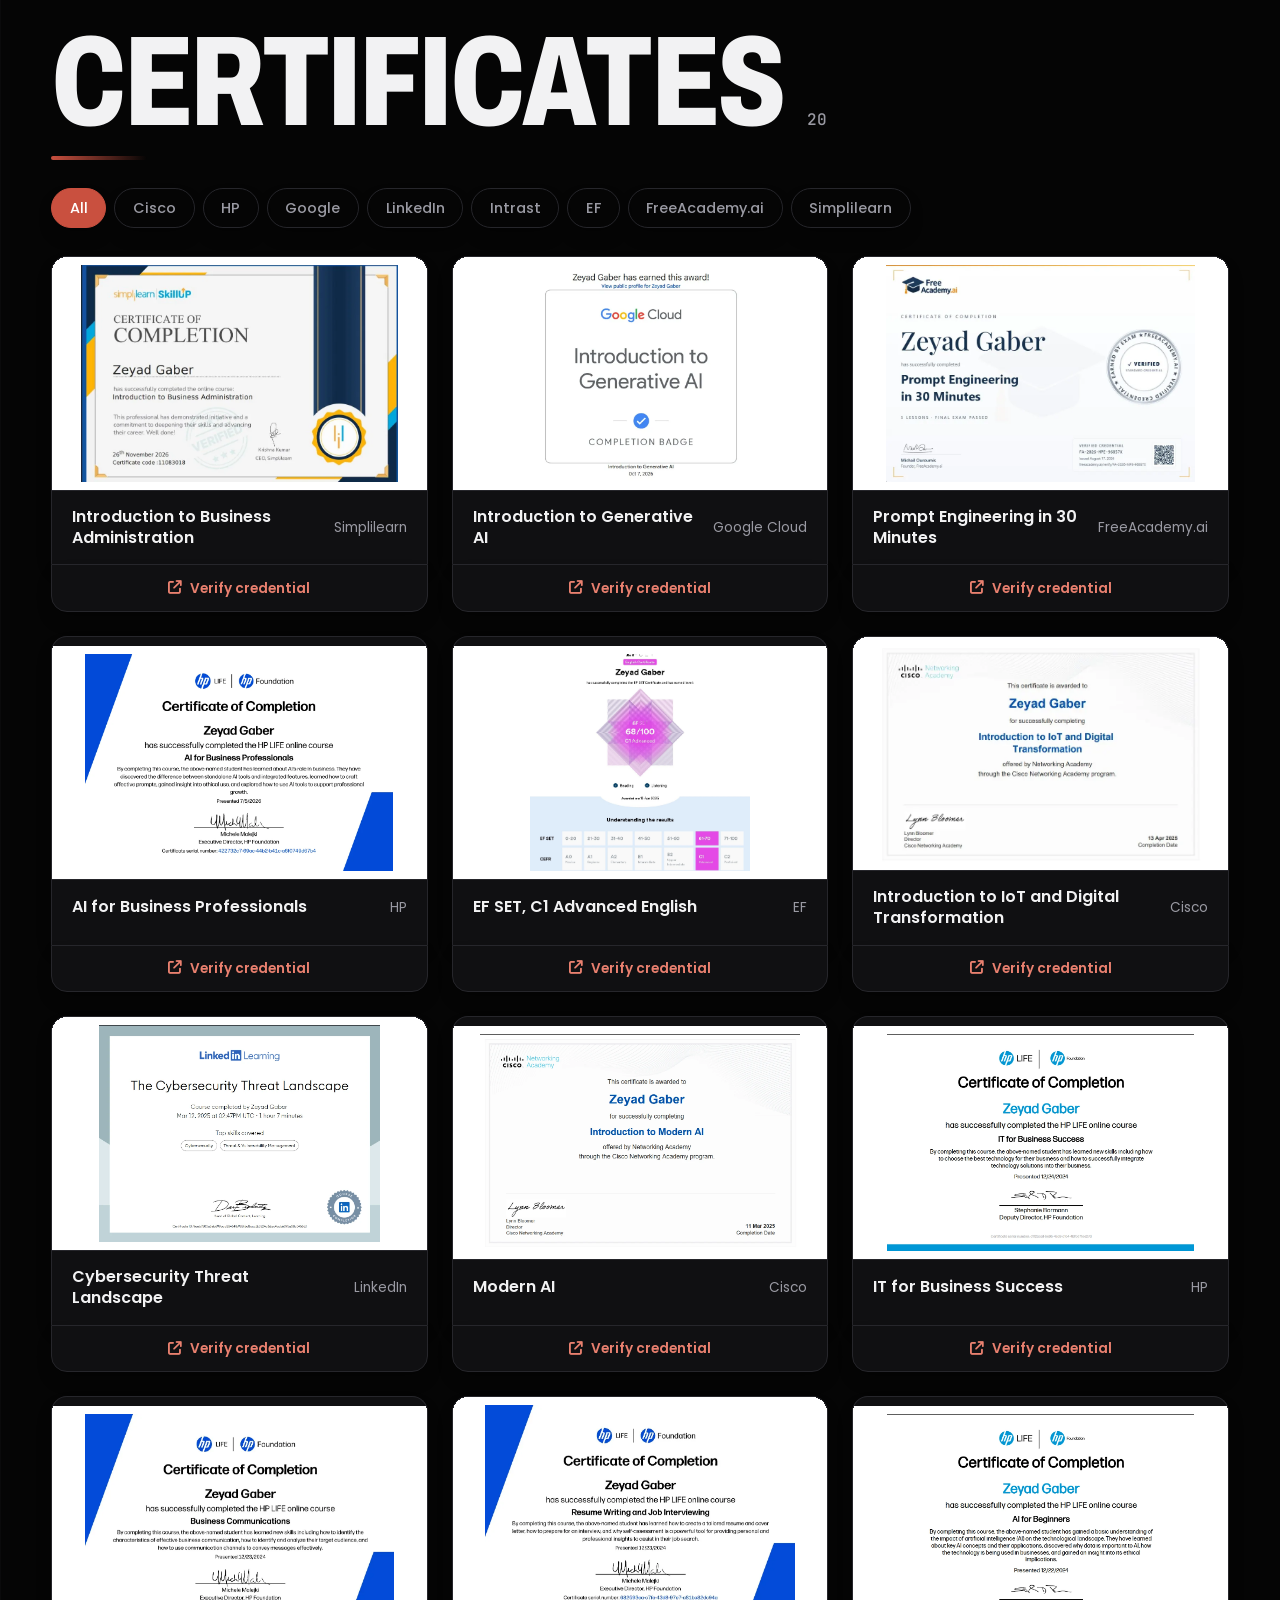
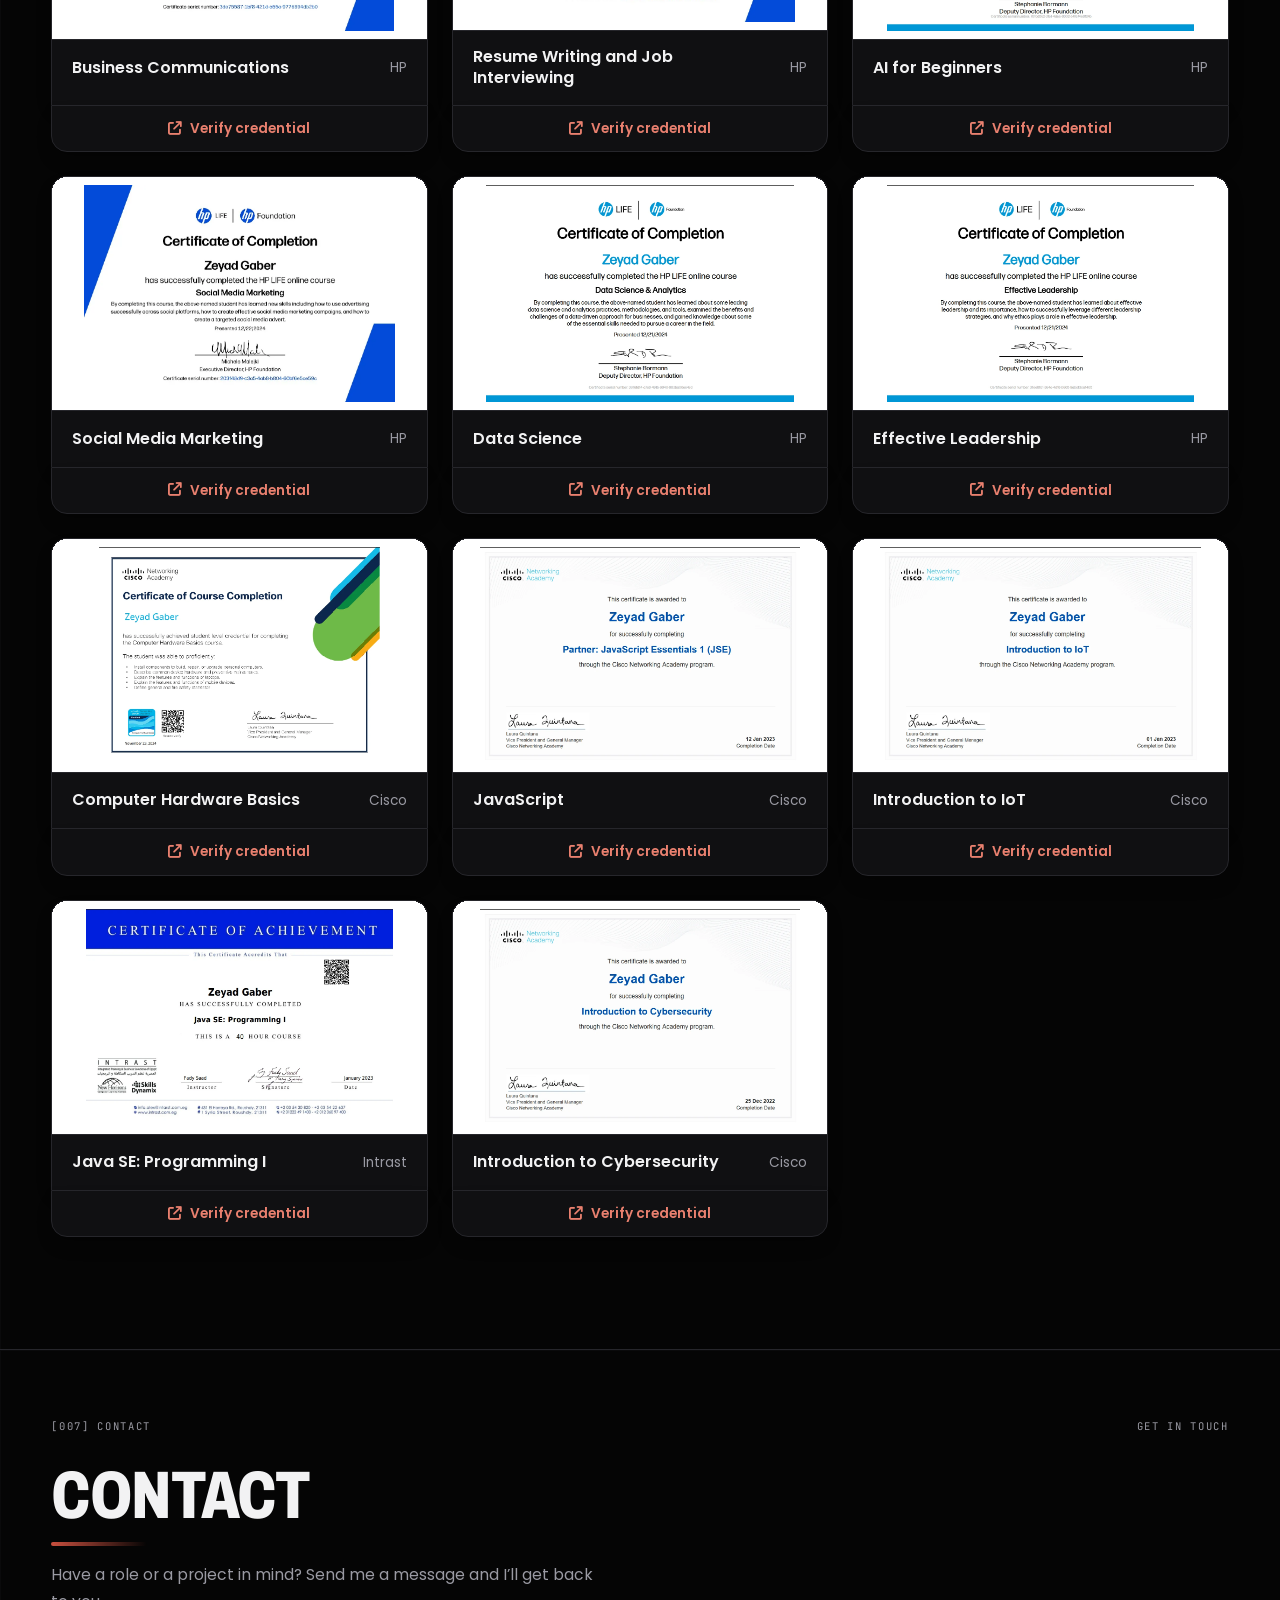
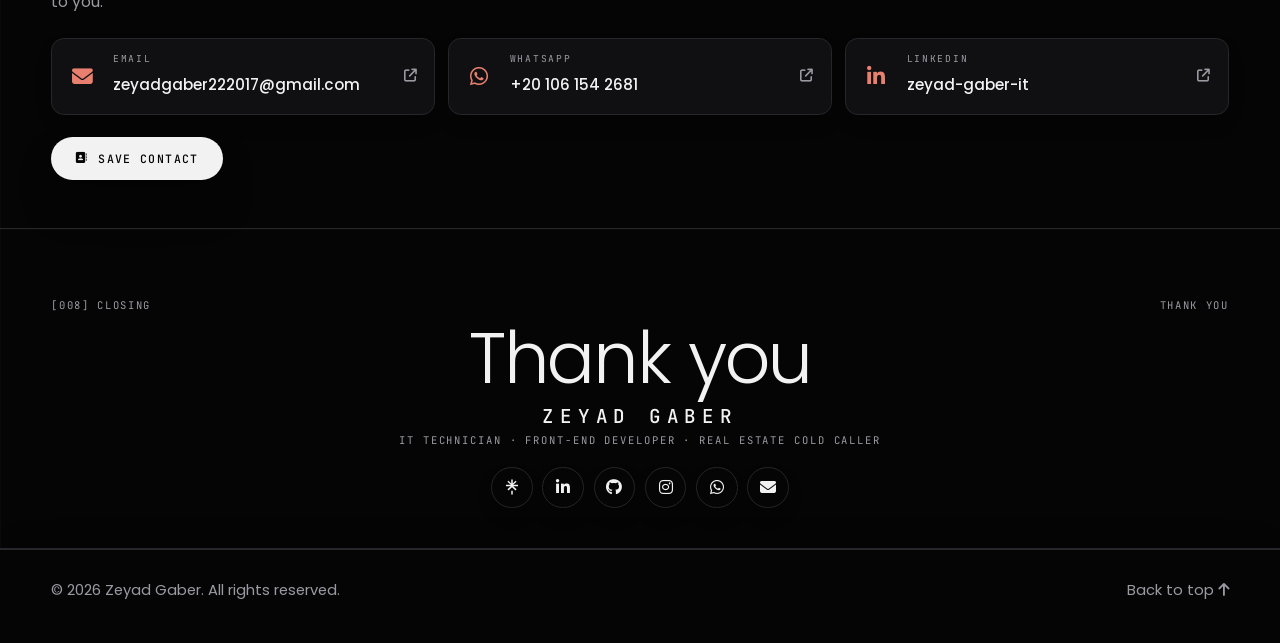
==== commit 13d6fe81: "Add files via upload" ====
--- a/index.html
+++ b/index.html
@@ -24,17 +24,95 @@
 <meta name="twitter:description" content="22 live projects, hands-on IT support experience and 20 certificates. Based in Alexandria, Egypt.">
 <meta name="twitter:image:alt" content="Zeyad Gaber – IT Technician, Front-End Developer, Real Estate Cold Caller">
 <meta name="twitter:image" content="https://zeyad-220.github.io/MyPortfolio/og-image.jpg?v=36">
+<script type="application/ld+json">
+{
+ "@context": "https://schema.org",
+ "@graph": [
+  {
+   "@type": "WebSite",
+   "@id": "https://zeyad-220.github.io/MyPortfolio/#website",
+   "url": "https://zeyad-220.github.io/MyPortfolio/",
+   "name": "Zeyad Gaber",
+   "inLanguage": [
+    "en",
+    "ar"
+   ],
+   "publisher": {
+    "@id": "https://zeyad-220.github.io/MyPortfolio/#person"
+   }
+  },
+  {
+   "@type": "ProfilePage",
+   "@id": "https://zeyad-220.github.io/MyPortfolio/#profile",
+   "url": "https://zeyad-220.github.io/MyPortfolio/",
+   "name": "Zeyad Gaber – IT Technician · Front-End Developer · Real Estate Cold Caller",
+   "isPartOf": {
+    "@id": "https://zeyad-220.github.io/MyPortfolio/#website"
+   },
+   "inLanguage": "en",
+   "mainEntity": {
+    "@id": "https://zeyad-220.github.io/MyPortfolio/#person"
+   }
+  },
+  {
+   "@type": "Person",
+   "@id": "https://zeyad-220.github.io/MyPortfolio/#person",
+   "name": "Zeyad Gaber",
+   "alternateName": "زياد جابر",
+   "url": "https://zeyad-220.github.io/MyPortfolio/",
+   "image": "https://zeyad-220.github.io/MyPortfolio/profile-dark.webp",
+   "jobTitle": [
+    "IT Technician",
+    "Front-End Web Developer",
+    "Real Estate Cold Caller"
+   ],
+   "description": "IT technician, front-end developer and real estate cold caller from Egypt, with a diploma in Computer Science, currently pursuing a bachelor's degree in Business Information Systems.",
+   "address": {
+    "@type": "PostalAddress",
+    "addressLocality": "Alexandria",
+    "addressCountry": "EG"
+   },
+   "alumniOf": {
+    "@type": "EducationalOrganization",
+    "name": "Alexandria Advanced Technical School Mohrembek",
+    "address": {
+     "@type": "PostalAddress",
+     "addressLocality": "Alexandria",
+     "addressCountry": "EG"
+    }
+   },
+   "knowsAbout": [
+    "IT troubleshooting",
+    "Windows",
+    "HTML",
+    "CSS",
+    "JavaScript",
+    "SQL",
+    "Cold calling",
+    "CRM",
+    "Data entry"
+   ],
+   "sameAs": [
+    "https://www.linkedin.com/in/zeyad-gaber-it/",
+    "https://github.com/zeyad-220",
+    "https://www.instagram.com/callmezeyad_/",
+    "https://linktr.ee/Zeyad220"
+   ]
+  }
+ ]
+}
+</script>
 <link rel="icon" href="dark.png">
 <link rel="preconnect" href="https://fonts.googleapis.com">
 <link rel="preconnect" href="https://fonts.gstatic.com" crossorigin>
 <link href="https://fonts.googleapis.com/css2?family=Archivo:wdth,wght@62..125,400..900&family=Cairo:wght@400;500;600;700;800&family=JetBrains+Mono:wght@400;500&family=Poppins:wght@400;500;600;700&display=swap" rel="stylesheet">
 <link rel="stylesheet" href="https://cdnjs.cloudflare.com/ajax/libs/font-awesome/6.5.2/css/all.min.css">
 <link rel="stylesheet" href="style.css">
-<script>try{var t=localStorage.getItem('theme');if(t)document.documentElement.dataset.theme=t;if(localStorage.getItem('lang')==='ar'){document.documentElement.lang='ar';document.documentElement.dir='rtl'}}catch(e){}</script>
+<script>try{var t=localStorage.getItem('theme');if(t)document.documentElement.dataset.theme=t;if(localStorage.getItem('lang')==='ar'){document.documentElement.lang='ar';document.documentElement.dir='rtl';document.write('<script src="lang-ar.js"><\/script>')}}catch(e){}</script>
 </head>
 <body>
 <header class="bar">
-  <a href="#home" class="brand" aria-label="Zeyad Gaber, back to top"><img class="logo logo-dark" src="dark.png" alt=""><img class="logo logo-light" src="light.png" alt=""></a>
+  <a href="#home" class="brand" aria-label="Zeyad Gaber, back to top"><img class="logo logo-dark" src="dark.png" alt="" width="532" height="327"><img class="logo logo-light" src="light.png" alt="" width="541" height="322"></a>
   <nav id="nav" aria-label="Main">
     <a href="#home">Home</a>
     <a href="#skills">Skills</a>
@@ -44,6 +122,7 @@
     <a href="#contact">Contact</a>
   </nav>
   <div class="tools">
+    <button id="search" class="icon-btn" type="button" aria-label="Search the portfolio" aria-haspopup="dialog"><i class="fas fa-magnifying-glass" aria-hidden="true"></i></button>
     <button id="lang" class="icon-btn lang-btn" type="button" aria-label="Switch language to Arabic" lang="ar"><span>ع</span></button>
     <button id="theme" class="icon-btn" type="button" aria-label="Switch between dark and light theme"><i class="fas fa-circle-half-stroke" aria-hidden="true"></i></button>
     <button id="menu" class="icon-btn menu-btn" type="button" aria-label="Open menu" aria-expanded="false" aria-controls="nav"><i class="fas fa-bars" aria-hidden="true"></i></button>
@@ -54,7 +133,7 @@
   <div class="tl"><span>[001] INTRO</span><span>ZEYAD GABER</span></div>
   <div class="intro-grid">
     <div class="cover-name"><strong>ZEYAD GABER</strong><span>IT TECHNICIAN · FRONT-END DEVELOPER · REAL ESTATE COLD CALLER</span></div>
-    <figure class="cutout"><img class="p-dark" src="profile-dark.webp" alt="Portrait of Zeyad Gaber" width="880" height="1100"><span class="light-wrap"><img class="p-light-bg" src="profile-light.webp" aria-hidden="true"><img class="p-light" src="profile-light.webp" alt="Portrait of Zeyad Gaber" width="880" height="1100"></span></figure>
+    <figure class="cutout"><img class="p-dark" src="profile-dark.webp" alt="Portrait of Zeyad Gaber" width="880" height="1100"><span class="light-wrap"><img class="p-light-bg" src="profile-light.webp" alt="" aria-hidden="true" width="589" height="940"><img class="p-light" src="profile-light.webp" alt="Portrait of Zeyad Gaber" width="880" height="1100"></span></figure>
     <div class="intro-body">
       <h1>Hi, I’m<br>Zeyad</h1>
       <p class="typing">I’m a <span id="typing">IT Technician</span><span class="caret" aria-hidden="true"></span></p>
@@ -79,7 +158,7 @@
 <section id="skills" class="skills-sec reveal">
   <div class="tl"><span>[002] SKILLS</span></div>
   <h2 class="big">Skills</h2>
-  <div class="skill-groups"><div><h3>Technical</h3><ul class="skills"><li><img src="Images/Pics/it.webp" alt="" loading="lazy">IT Technician</li><li><img src="Images/Pics/html-icon.webp" alt="" loading="lazy">HTML</li><li><img src="Images/Pics/css-icon.webp" alt="" loading="lazy">CSS</li><li><img src="Images/Pics/js-icon.webp" alt="" loading="lazy">JavaScript</li><li><img src="Images/Pics/sql.webp" alt="" loading="lazy">SQL (Basic)</li><li><img src="Images/Pics/MS OFFICE.webp" alt="" loading="lazy">MS Office</li><li><img src="Images/Pics/Data-entry.webp" alt="" loading="lazy">Data Entry</li><li><img src="Images/Pics/gen/it-support.webp" alt="" loading="lazy">IT Support Fundamentals</li><li><img src="Images/Pics/gen/windows.webp" alt="" loading="lazy">Windows Troubleshooting</li><li><img src="Images/Pics/gen/diagnostics.webp" alt="" loading="lazy">System Diagnostics</li><li><img src="Images/Pics/gen/hardware.webp" alt="" loading="lazy">Hardware Maintenance</li><li><img src="Images/Pics/gen/networking.webp" alt="" loading="lazy">Basic Networking</li><li><img src="Images/Pics/gen/cyber.webp" alt="" loading="lazy">Cybersecurity Fundamentals</li><li><img src="Images/Pics/gen/responsive.webp" alt="" loading="lazy">Responsive Web Design</li><li><img src="Images/Pics/gen/java.webp" alt="" loading="lazy">Java (Fundamentals)</li><li><img src="Images/Pics/gen/analytics.webp" alt="" loading="lazy">Google Analytics</li><li><img src="Images/Pics/gen/ai.webp" alt="" loading="lazy">AI Workflow Tools</li><li><img src="Images/Pics/gen/research.webp" alt="" loading="lazy">Research &amp; Analysis</li><li><img src="Images/Pics/gen/docs.webp" alt="" loading="lazy">Documentation</li><li><img src="Images/Pics/gen/translation.webp" alt="" loading="lazy">English–Arabic Translation</li><li><img src="Images/Pics/gen/transcription.webp" alt="" loading="lazy">Audio Transcription</li><li><img src="Images/Pics/gen/typing.webp" alt="" loading="lazy">Fast &amp; Accurate Typing</li></ul></div><div><h3>Sales and people</h3><ul class="skills"><li><img src="Images/Pics/real-estate-cold-caller.webp" alt="" loading="lazy">Real Estate Representative</li><li><img src="Images/Pics/tele.webp" alt="" loading="lazy">Telemarketing Representative</li><li><img src="Images/Pics/cold.webp" alt="" loading="lazy">Cold Calling</li><li><img src="Images/Pics/hr.webp" alt="" loading="lazy">HR Recruiter</li><li><img src="Images/Pics/voice.webp" alt="" loading="lazy">Voice Acting</li><li><img src="Images/Pics/gen/target.webp" alt="" loading="lazy">Lead Generation</li><li><img src="Images/Pics/gen/funnel.webp" alt="" loading="lazy">Lead Qualification</li><li><img src="Images/Pics/gen/objection.webp" alt="" loading="lazy">Objection Handling</li><li><img src="Images/Pics/gen/calendar.webp" alt="" loading="lazy">Appointment Setting</li><li><img src="Images/Pics/gen/handshake.webp" alt="" loading="lazy">Negotiation</li><li><img src="Images/Pics/gen/crm.webp" alt="" loading="lazy">CRM Systems</li><li><img src="Images/Pics/gen/communication.webp" alt="" loading="lazy">Communication</li><li><img src="Images/Pics/gen/listening.webp" alt="" loading="lazy">Active Listening</li><li><img src="Images/Pics/gen/puzzle.webp" alt="" loading="lazy">Problem Solving</li><li><img src="Images/Pics/gen/adapt.webp" alt="" loading="lazy">Adaptability</li><li><img src="Images/Pics/gen/time.webp" alt="" loading="lazy">Time Management</li><li><img src="Images/Pics/gen/team.webp" alt="" loading="lazy">Team Collaboration</li><li><img src="Images/Pics/gen/remote.webp" alt="" loading="lazy">Remote Work</li><li><img src="Images/Pics/gen/arabic.webp" alt="" loading="lazy">Arabic: Native</li><li><img src="Images/Pics/gen/english.webp" alt="" loading="lazy">English: Upper Intermediate (B2-C1)</li></ul></div></div>
+  <div class="skill-groups"><div><h3>Technical</h3><ul class="skills"><li><img src="Images/Pics/it.webp" alt="" loading="lazy" width="512" height="512">IT Technician</li><li><img src="Images/Pics/html-icon.webp" alt="" loading="lazy" width="256" height="256">HTML</li><li><img src="Images/Pics/css-icon.webp" alt="" loading="lazy" width="512" height="512">CSS</li><li><img src="Images/Pics/js-icon.webp" alt="" loading="lazy" width="512" height="512">JavaScript</li><li><img src="Images/Pics/sql.webp" alt="" loading="lazy" width="256" height="256">SQL (Basic)</li><li><img src="Images/Pics/MS OFFICE.webp" alt="" loading="lazy" width="256" height="256">MS Office</li><li><img src="Images/Pics/Data-entry.webp" alt="" loading="lazy" width="256" height="256">Data Entry</li><li><img src="Images/Pics/gen/it-support.webp" alt="" loading="lazy" width="256" height="256">IT Support Fundamentals</li><li><img src="Images/Pics/gen/windows.webp" alt="" loading="lazy" width="256" height="256">Windows Troubleshooting</li><li><img src="Images/Pics/gen/diagnostics.webp" alt="" loading="lazy" width="256" height="256">System Diagnostics</li><li><img src="Images/Pics/gen/hardware.webp" alt="" loading="lazy" width="256" height="256">Hardware Maintenance</li><li><img src="Images/Pics/gen/networking.webp" alt="" loading="lazy" width="256" height="256">Basic Networking</li><li><img src="Images/Pics/gen/cyber.webp" alt="" loading="lazy" width="256" height="256">Cybersecurity Fundamentals</li><li><img src="Images/Pics/gen/responsive.webp" alt="" loading="lazy" width="256" height="256">Responsive Web Design</li><li><img src="Images/Pics/gen/java.webp" alt="" loading="lazy" width="256" height="256">Java (Fundamentals)</li><li><img src="Images/Pics/gen/analytics.webp" alt="" loading="lazy" width="256" height="256">Google Analytics</li><li><img src="Images/Pics/gen/ai.webp" alt="" loading="lazy" width="256" height="256">AI Workflow Tools</li><li><img src="Images/Pics/gen/research.webp" alt="" loading="lazy" width="256" height="256">Research &amp; Analysis</li><li><img src="Images/Pics/gen/docs.webp" alt="" loading="lazy" width="256" height="256">Documentation</li><li><img src="Images/Pics/gen/translation.webp" alt="" loading="lazy" width="256" height="256">English–Arabic Translation</li><li><img src="Images/Pics/gen/transcription.webp" alt="" loading="lazy" width="256" height="256">Audio Transcription</li><li><img src="Images/Pics/gen/typing.webp" alt="" loading="lazy" width="256" height="256">Fast &amp; Accurate Typing</li></ul></div><div><h3>Sales and people</h3><ul class="skills"><li><img src="Images/Pics/real-estate-cold-caller.webp" alt="" loading="lazy" width="512" height="512">Real Estate Representative</li><li><img src="Images/Pics/tele.webp" alt="" loading="lazy" width="128" height="128">Telemarketing Representative</li><li><img src="Images/Pics/cold.webp" alt="" loading="lazy" width="512" height="512">Cold Calling</li><li><img src="Images/Pics/hr.webp" alt="" loading="lazy" width="512" height="512">HR Recruiter</li><li><img src="Images/Pics/voice.webp" alt="" loading="lazy" width="512" height="512">Voice Acting</li><li><img src="Images/Pics/gen/target.webp" alt="" loading="lazy" width="256" height="256">Lead Generation</li><li><img src="Images/Pics/gen/funnel.webp" alt="" loading="lazy" width="256" height="256">Lead Qualification</li><li><img src="Images/Pics/gen/objection.webp" alt="" loading="lazy" width="256" height="256">Objection Handling</li><li><img src="Images/Pics/gen/calendar.webp" alt="" loading="lazy" width="256" height="256">Appointment Setting</li><li><img src="Images/Pics/gen/handshake.webp" alt="" loading="lazy" width="256" height="256">Negotiation</li><li><img src="Images/Pics/gen/crm.webp" alt="" loading="lazy" width="256" height="256">CRM Systems</li><li><img src="Images/Pics/gen/communication.webp" alt="" loading="lazy" width="256" height="256">Communication</li><li><img src="Images/Pics/gen/listening.webp" alt="" loading="lazy" width="256" height="256">Active Listening</li><li><img src="Images/Pics/gen/puzzle.webp" alt="" loading="lazy" width="256" height="256">Problem Solving</li><li><img src="Images/Pics/gen/adapt.webp" alt="" loading="lazy" width="256" height="256">Adaptability</li><li><img src="Images/Pics/gen/time.webp" alt="" loading="lazy" width="256" height="256">Time Management</li><li><img src="Images/Pics/gen/team.webp" alt="" loading="lazy" width="256" height="256">Team Collaboration</li><li><img src="Images/Pics/gen/remote.webp" alt="" loading="lazy" width="256" height="256">Remote Work</li><li><img src="Images/Pics/gen/arabic.webp" alt="" loading="lazy" width="256" height="256">Arabic: Native</li><li><img src="Images/Pics/gen/english.webp" alt="" loading="lazy" width="256" height="256">English: Upper Intermediate (B2-C1)</li></ul></div></div>
 </section>
 <section id="services" class="services-sec reveal">
   <div class="tl"><span>[003] SERVICES</span><span>WHAT I OFFER</span></div>
@@ -121,7 +200,7 @@
       <p class="sub">Personal &amp; Peer Support</p>
       <ul class="bul"><li>Performed hands-on Windows installation, system configuration, driver installation, and basic system maintenance on personal computers.</li><li>Diagnosed and resolved common Windows and software-related issues through systematic troubleshooting and error analysis.</li><li>Used Windows Event Viewer, error messages, crash information, and system behavior to investigate and identify potential causes of technical issues.</li><li>Assisted colleagues and peers with common computer, Windows, software, hardware, and connectivity-related issues.</li><li>Performed basic network troubleshooting and investigated common connectivity, configuration, and system-related problems.</li><li>Researched unfamiliar technical issues independently and applied documented solutions to resolve problems and improve system reliability.</li><li>Used AI tools and technical documentation as research aids when troubleshooting unfamiliar issues, while validating solutions through practical testing.</li></ul>
     </div>
-    <div class="shot"><img src="Images/Exp/it.webp" alt="Illustration: IT support and troubleshooting" loading="lazy"></div>
+    <div class="shot"><img src="Images/Exp/it.webp" alt="Illustration: IT support and troubleshooting" loading="lazy" width="1400" height="788"></div>
   </div>
   <dl class="meta-row"><div><dt>Role</dt><dd>Hands-on IT Experience</dd></div><div><dt>Company</dt><dd>Personal &amp; Peer Support</dd></div></dl>
 </section>
@@ -133,7 +212,7 @@
       <p class="sub">Teleoceans &amp; Coldio · Full time · November 2025 – October 2026</p>
       <ul class="bul"><li>Make 400–500 outbound cold calls per day to homeowners and potential sellers, generating 10–20 qualified real estate leads per week.</li><li>Build rapport with prospects and handle objections professionally.</li><li>Qualify leads based on motivation, property condition, asking price, and timeline to sell.</li><li>Keep CRM records accurate, including call details, lead status, and client information.</li><li>Use active listening to identify client needs and opportunities.</li></ul>
     </div>
-    <div class="shot"><img src="Images/Exp/realestate.webp" alt="Illustration: Real estate cold calling and lead generation" loading="lazy"></div>
+    <div class="shot"><img src="Images/Exp/realestate.webp" alt="Illustration: Real estate cold calling and lead generation" loading="lazy" width="1400" height="788"></div>
   </div>
   <dl class="meta-row"><div><dt>Role</dt><dd>Real Estate Representative</dd></div><div><dt>Company</dt><dd>Teleoceans &amp; Coldio</dd></div><div><dt>Type</dt><dd>Full time</dd></div><div><dt>Period</dt><dd>November 2025 – October 2026</dd></div></dl>
 </section>
@@ -145,7 +224,7 @@
       <p class="sub">Mountains Solutions · Full time · June 2025 – November 2025</p>
       <ul class="bul"><li>Made 300–400 cold calls per day to homeowners and business owners, offering roof inspections and related services.</li><li>Presented service features clearly and persuasively, tailored to each customer’s needs.</li><li>Generated qualified leads and set 8–15 appointments per week, transferring warm prospects to the sales department for closing.</li><li>Built trust with property owners through professional, persuasive communication.</li><li>Kept up to date with service knowledge, company updates, and industry trends to keep messaging accurate.</li></ul>
     </div>
-    <div class="shot"><img src="Images/Exp/roofing.webp" alt="Illustration: Roofing telemarketing and appointment setting" loading="lazy"></div>
+    <div class="shot"><img src="Images/Exp/roofing.webp" alt="Illustration: Roofing telemarketing and appointment setting" loading="lazy" width="1400" height="788"></div>
   </div>
   <dl class="meta-row"><div><dt>Role</dt><dd>Telemarketing Representative (Roofing)</dd></div><div><dt>Company</dt><dd>Mountains Solutions</dd></div><div><dt>Type</dt><dd>Full time</dd></div><div><dt>Period</dt><dd>June 2025 – November 2025</dd></div></dl>
 </section>
@@ -157,7 +236,7 @@
       <p class="sub">Dragons Academe · Part time · November 2024 – February 2025</p>
       <ul class="bul"><li>Managed the recruitment process end to end: candidate sourcing, screening, and shortlisting.</li><li>Conducted phone and video interviews to assess qualifications, soft skills, and cultural fit.</li><li>Posted job ads across multiple platforms and managed applicant tracking systems (ATS).</li><li>Worked with team leads and hiring managers to define job requirements and hiring strategies.</li><li>Prepared and updated recruitment reports and performance metrics.</li><li>Supported a better candidate experience and the company’s employer brand.</li></ul>
     </div>
-    <div class="shot"><img src="Images/Exp/hr.webp" alt="Illustration: Recruitment" loading="lazy"></div>
+    <div class="shot"><img src="Images/Exp/hr.webp" alt="Illustration: Recruitment" loading="lazy" width="1400" height="787"></div>
   </div>
   <dl class="meta-row"><div><dt>Role</dt><dd>HR Recruiter</dd></div><div><dt>Company</dt><dd>Dragons Academe</dd></div><div><dt>Type</dt><dd>Part time</dd></div><div><dt>Period</dt><dd>November 2024 – February 2025</dd></div></dl>
 </section>
@@ -169,7 +248,7 @@
       <p class="sub">Personal Projects · Self-directed · August 2023 – Now</p>
       <ul class="bul"><li>Built personal web projects, including responsive e-commerce / online store interfaces, using HTML, CSS, and JavaScript.</li><li>Practiced turning ideas into functional pages with a focus on layout, usability, responsiveness, and basic interactivity.</li><li>Tested responsive design and cross-browser compatibility through hands-on projects.</li><li>Used AI-assisted development (Vibe Coding) to prototype ideas and speed up development.</li></ul>
     </div>
-    <div class="shot"><img src="Images/Exp/frontend.webp" alt="Illustration: Front-end web development" loading="lazy"></div>
+    <div class="shot"><img src="Images/Exp/frontend.webp" alt="Illustration: Front-end web development" loading="lazy" width="1400" height="788"></div>
   </div>
   <dl class="meta-row"><div><dt>Role</dt><dd>Frontend Development</dd></div><div><dt>Company</dt><dd>Personal Projects</dd></div><div><dt>Type</dt><dd>Self-directed</dd></div><div><dt>Period</dt><dd>August 2023 – Now</dd></div></dl>
 </section>
@@ -181,7 +260,7 @@
       <p class="sub">Remote · Part time · April 2024 – October 2024</p>
       <ul class="bul"><li>Contributed to a doctoral research project on the role of Information Technology in transitioning conventional banking to Islamic banking in Saudi Arabia.</li><li>Collected, organized, and analyzed qualitative and quantitative data.</li><li>Took part in brainstorming sessions to refine research methodology and data collection strategies.</li><li>Kept data entry, documentation, and reporting accurate and consistent.</li><li>Used Microsoft Office for documentation and data processing, and AI tools to streamline repetitive research tasks.</li></ul>
     </div>
-    <div class="shot"><img src="Images/Exp/research.webp" alt="Illustration: Academic research support" loading="lazy"></div>
+    <div class="shot"><img src="Images/Exp/research.webp" alt="Illustration: Academic research support" loading="lazy" width="1400" height="788"></div>
   </div>
   <dl class="meta-row"><div><dt>Role</dt><dd>Research Study Assistant</dd></div><div><dt>Company</dt><dd>Remote</dd></div><div><dt>Type</dt><dd>Part time</dd></div><div><dt>Period</dt><dd>April 2024 – October 2024</dd></div></dl>
 </section>
@@ -212,7 +291,7 @@
       <p class="p-desc">An interactive troubleshooting guide for IT support. Answer a few questions about the symptom and it walks you to the right fix, step by step, with commands ready to copy.</p><p class="p-key"><b>Key idea</b>Turns a vague symptom into the exact fix in a few clicks, so nobody has to guess where to start.</p><ul class="p-feat"><li>18 categories, from everyday problems to help desk pro work like Active Directory and Microsoft 365</li><li>666 decision points leading to 542 step-by-step solutions</li><li>Symptom search with a Ctrl+K shortcut</li><li>Copy-ready ticket templates, escalations and call scripts</li><li>Arabic and English, dark and light themes</li></ul>
       <div class="p-actions"><a class="open" href="https://zeyad-220.github.io/Fix-Path/" target="_blank" rel="noopener">View live <i class="fas fa-arrow-up-right-from-square" aria-hidden="true"></i></a><a class="open gh" href="https://github.com/zeyad-220/Fix-Path" target="_blank" rel="noopener" aria-label="Open the source code on GitHub"><i class="fa-brands fa-github" aria-hidden="true"></i> Source code</a></div>
     </div>
-    <a class="shot" href="https://zeyad-220.github.io/Fix-Path/" target="_blank" rel="noopener" aria-label="Open FixPath"><img src="Images/projects/FixPath.webp" alt="FixPath screenshot" loading="lazy"></a>
+    <a class="shot" href="https://zeyad-220.github.io/Fix-Path/" target="_blank" rel="noopener" aria-label="Open FixPath"><img src="Images/projects/FixPath.webp" alt="FixPath screenshot" loading="lazy" width="1600" height="800"></a>
   </div>
   <dl class="meta-row"><div><dt>Project</dt><dd>FixPath: IT Troubleshooting Guide</dd></div><div><dt>Live demo</dt><dd>zeyad-220.github.io</dd></div><div><dt>Section</dt><dd>Projects</dd></div><div><dt>Index</dt><dd>01 / 22</dd></div></dl>
 </section>
@@ -224,7 +303,7 @@
       <p class="p-desc">A personal finance app in English and Arabic. Keep a shopping list with prices, tick off monthly bills, and log every expense.</p><p class="p-key"><b>Key idea</b>Replaces scattered notes with one place that shows where your money goes each month.</p><ul class="p-feat"><li>To Buy list with priorities (ASAP, Needed, Style) and a running total</li><li>Monthly Bills that reset automatically each month</li><li>Spending log with category breakdown and last 14 days chart</li><li>Editable sections, priorities and categories, with backup export</li><li>Arabic and English, dark and light themes</li></ul>
       <div class="p-actions"><a class="open" href="https://zeyad-220.github.io/Budget-Bills-SpendingTracker/" target="_blank" rel="noopener">View live <i class="fas fa-arrow-up-right-from-square" aria-hidden="true"></i></a><a class="open gh" href="https://github.com/zeyad-220/Budget-Bills-SpendingTracker" target="_blank" rel="noopener" aria-label="Open the source code on GitHub"><i class="fa-brands fa-github" aria-hidden="true"></i> Source code</a></div>
     </div>
-    <a class="shot" href="https://zeyad-220.github.io/Budget-Bills-SpendingTracker/" target="_blank" rel="noopener" aria-label="Open Mahfazty"><img src="Images/projects/Mahfazty-Budget.webp" alt="Mahfazty screenshot" loading="lazy"></a>
+    <a class="shot" href="https://zeyad-220.github.io/Budget-Bills-SpendingTracker/" target="_blank" rel="noopener" aria-label="Open Mahfazty"><img src="Images/projects/Mahfazty-Budget.webp" alt="Mahfazty screenshot" loading="lazy" width="1920" height="855"></a>
   </div>
   <dl class="meta-row"><div><dt>Project</dt><dd>Mahfazty: Budget, Bills &amp; Spending</dd></div><div><dt>Live demo</dt><dd>zeyad-220.github.io</dd></div><div><dt>Section</dt><dd>Projects</dd></div><div><dt>Index</dt><dd>02 / 22</dd></div></dl>
 </section>
@@ -236,7 +315,7 @@
       <p class="p-desc">A training app for help desk work, built as missions and labs. Learn by fixing broken PCs, Windows problems and network faults instead of only reading.</p><p class="p-key"><b>Key idea</b>Lets beginners practice real help desk situations in safe simulators instead of only reading theory.</p><ul class="p-feat"><li>Story campaign, Fix the PC, Windows Rescue, Network Detective and Help Desk tickets</li><li>Labs: Network Commands, Terminal Lab and Hardware Lab</li><li>Simulators: Windows Desktop, Office, PC Builder and Network Puzzle</li><li>Courses, flashcards, quizzes and an Interview Arena</li><li>XP levels, streaks, skill radar, and JSON progress export</li></ul>
       <div class="p-actions"><a class="open" href="https://zeyad-220.github.io/IT-Learning/" target="_blank" rel="noopener">View live <i class="fas fa-arrow-up-right-from-square" aria-hidden="true"></i></a><a class="open gh" href="https://github.com/zeyad-220/IT-Learning" target="_blank" rel="noopener" aria-label="Open the source code on GitHub"><i class="fa-brands fa-github" aria-hidden="true"></i> Source code</a></div>
     </div>
-    <a class="shot" href="https://zeyad-220.github.io/IT-Learning/" target="_blank" rel="noopener" aria-label="Open IT Support Academy"><img src="Images/projects/IT-Support-Academy.webp" alt="IT Support Academy screenshot" loading="lazy"></a>
+    <a class="shot" href="https://zeyad-220.github.io/IT-Learning/" target="_blank" rel="noopener" aria-label="Open IT Support Academy"><img src="Images/projects/IT-Support-Academy.webp" alt="IT Support Academy screenshot" loading="lazy" width="1920" height="855"></a>
   </div>
   <dl class="meta-row"><div><dt>Project</dt><dd>IT Support Academy</dd></div><div><dt>Live demo</dt><dd>zeyad-220.github.io</dd></div><div><dt>Section</dt><dd>Projects</dd></div><div><dt>Index</dt><dd>03 / 22</dd></div></dl>
 </section>
@@ -248,7 +327,7 @@
       <p class="p-desc">A password generator and locker that runs fully in the browser. Strong passwords, passphrases and PINs with an honest strength meter, and nothing ever uploaded.</p><p class="p-key"><b>Key idea</b>Generates and stores strong passwords entirely in your browser, so nothing is ever uploaded.</p><ul class="p-feat"><li>Four modes: password, passphrase, pronounceable and PIN</li><li>Entropy score with a time-to-crack estimate and a plain-English reason</li><li>Rules for look-alikes, repeats, sequences and custom character sets</li><li>Bulk generate with copy all, plus a local locker with AES-256-GCM encryption and JSON export</li><li>Private by design: Web Crypto API, no server and no account; Arabic and English</li></ul>
       <div class="p-actions"><a class="open" href="https://zeyad-220.github.io/Key-Forge/" target="_blank" rel="noopener">View live <i class="fas fa-arrow-up-right-from-square" aria-hidden="true"></i></a><a class="open gh" href="https://github.com/zeyad-220/Key-Forge" target="_blank" rel="noopener" aria-label="Open the source code on GitHub"><i class="fa-brands fa-github" aria-hidden="true"></i> Source code</a></div>
     </div>
-    <a class="shot" href="https://zeyad-220.github.io/Key-Forge/" target="_blank" rel="noopener" aria-label="Open KeyForge"><img src="Images/projects/KeyForge.webp" alt="KeyForge screenshot" loading="lazy"></a>
+    <a class="shot" href="https://zeyad-220.github.io/Key-Forge/" target="_blank" rel="noopener" aria-label="Open KeyForge"><img src="Images/projects/KeyForge.webp" alt="KeyForge screenshot" loading="lazy" width="1600" height="800"></a>
   </div>
   <dl class="meta-row"><div><dt>Project</dt><dd>KeyForge: Password Generator &amp; Locker</dd></div><div><dt>Live demo</dt><dd>zeyad-220.github.io</dd></div><div><dt>Section</dt><dd>Projects</dd></div><div><dt>Index</dt><dd>04 / 22</dd></div></dl>
 </section>
@@ -260,7 +339,7 @@
       <p class="p-desc">A workout and nutrition tracker in Arabic with an English switch. One place for the day's training, meals and weekly plan.</p><p class="p-key"><b>Key idea</b>Puts training, meals and the weekly plan in one daily dashboard instead of several apps.</p><ul class="p-feat"><li>Dashboard with calories, protein and workout volume</li><li>Workout of the day with Push, Pull, Legs and other splits</li><li>Weekly planner and your own exercise library</li><li>Meal logging against calorie and macro targets</li><li>Profile and JSON backup, saved on your device</li></ul>
       <div class="p-actions"><a class="open" href="https://zeyad-220.github.io/Plate/" target="_blank" rel="noopener">View live <i class="fas fa-arrow-up-right-from-square" aria-hidden="true"></i></a><a class="open gh" href="https://github.com/zeyad-220/Plate" target="_blank" rel="noopener" aria-label="Open the source code on GitHub"><i class="fa-brands fa-github" aria-hidden="true"></i> Source code</a></div>
     </div>
-    <a class="shot" href="https://zeyad-220.github.io/Plate/" target="_blank" rel="noopener" aria-label="Open Plate"><img src="Images/projects/Plate.webp" alt="Plate screenshot" loading="lazy"></a>
+    <a class="shot" href="https://zeyad-220.github.io/Plate/" target="_blank" rel="noopener" aria-label="Open Plate"><img src="Images/projects/Plate.webp" alt="Plate screenshot" loading="lazy" width="1600" height="715"></a>
   </div>
   <dl class="meta-row"><div><dt>Project</dt><dd>Plate: Workout &amp; Nutrition</dd></div><div><dt>Live demo</dt><dd>zeyad-220.github.io</dd></div><div><dt>Section</dt><dd>Projects</dd></div><div><dt>Index</dt><dd>05 / 22</dd></div></dl>
 </section>
@@ -272,7 +351,7 @@
       <p class="p-desc">An Arabic learning guide for beginner boxing at home, from wrapping your hands to full combos on the heavy bag.</p><p class="p-key"><b>Key idea</b>Gives complete beginners a clear step-by-step path to learn boxing at home.</p><ul class="p-feat"><li>Guided path: hand wraps, stance, warm-up, punches, defense, combos</li><li>80 exercises, 22 combos and 176 explainer videos</li><li>12-week plan, round timer, training log and checklist</li><li>Recovery section and a glossary</li><li>Arabic and English, dark and light</li></ul>
       <div class="p-actions"><a class="open" href="https://zeyad-220.github.io/BOXING-01/" target="_blank" rel="noopener">View live <i class="fas fa-arrow-up-right-from-square" aria-hidden="true"></i></a><a class="open gh" href="https://github.com/zeyad-220/BOXING-01" target="_blank" rel="noopener" aria-label="Open the source code on GitHub"><i class="fa-brands fa-github" aria-hidden="true"></i> Source code</a></div>
     </div>
-    <a class="shot" href="https://zeyad-220.github.io/BOXING-01/" target="_blank" rel="noopener" aria-label="Open Boxing From Zero"><img src="Images/projects/Boxing-From-Zero.webp" alt="Boxing From Zero screenshot" loading="lazy"></a>
+    <a class="shot" href="https://zeyad-220.github.io/BOXING-01/" target="_blank" rel="noopener" aria-label="Open Boxing From Zero"><img src="Images/projects/Boxing-From-Zero.webp" alt="Boxing From Zero screenshot" loading="lazy" width="1600" height="719"></a>
   </div>
   <dl class="meta-row"><div><dt>Project</dt><dd>Boxing From Zero<span class="ar-only"> (بوكسينج من الصفر)</span></dd></div><div><dt>Live demo</dt><dd>zeyad-220.github.io</dd></div><div><dt>Section</dt><dd>Projects</dd></div><div><dt>Index</dt><dd>06 / 22</dd></div></dl>
 </section>
@@ -284,7 +363,7 @@
       <p class="p-desc">A booking management system for a clinic receptionist or booking manager, in Arabic and English. Staff book patients in five steps and manage every appointment from one dashboard.</p><p class="p-key"><b>Key idea</b>Gives the receptionist one dashboard to book patients in five steps and see every appointment.</p><ul class="p-feat"><li>Book a patient by specialty, doctor, visit type, day and time slot</li><li>Set prices and visit durations per service</li><li>Dashboard with all bookings, a 7-day chart and search</li><li>Manage services, team, colors, clients and data</li><li>Export bookings to CSV</li></ul>
       <div class="p-actions"><a class="open" href="https://zeyad-220.github.io/Clinicly/" target="_blank" rel="noopener">View live <i class="fas fa-arrow-up-right-from-square" aria-hidden="true"></i></a><a class="open gh" href="https://github.com/zeyad-220/Clinicly" target="_blank" rel="noopener" aria-label="Open the source code on GitHub"><i class="fa-brands fa-github" aria-hidden="true"></i> Source code</a></div>
     </div>
-    <a class="shot" href="https://zeyad-220.github.io/Clinicly/" target="_blank" rel="noopener" aria-label="Open Clinicly"><img src="Images/projects/Clinicly.webp" alt="Clinicly screenshot" loading="lazy"></a>
+    <a class="shot" href="https://zeyad-220.github.io/Clinicly/" target="_blank" rel="noopener" aria-label="Open Clinicly"><img src="Images/projects/Clinicly.webp" alt="Clinicly screenshot" loading="lazy" width="1600" height="715"></a>
   </div>
   <dl class="meta-row"><div><dt>Project</dt><dd>Clinicly<span class="ar-only"> (العيادة)</span></dd></div><div><dt>Live demo</dt><dd>zeyad-220.github.io</dd></div><div><dt>Section</dt><dd>Projects</dd></div><div><dt>Index</dt><dd>07 / 22</dd></div></dl>
 </section>
@@ -296,7 +375,7 @@
       <p class="p-desc">A table booking manager for a cafe, in Arabic and English. The booking manager or server enters each reservation by session, party size and time, and runs every booking from an admin page.</p><p class="p-key"><b>Key idea</b>Gives the booking manager one admin page to take, track and confirm every table booking.</p><ul class="p-feat"><li>Log the session type: regular, work and study, birthday, business meeting</li><li>Record party size and seating area: indoor, terrace or quiet corner</li><li>Day and time slot picker with a calendar for later dates</li><li>Password-protected admin with a 7-day chart and search</li><li>Export bookings to CSV and send a confirmation to the guest</li></ul>
       <div class="p-actions"><a class="open" href="https://zeyad-220.github.io/CafeBook/" target="_blank" rel="noopener">View live <i class="fas fa-arrow-up-right-from-square" aria-hidden="true"></i></a><a class="open gh" href="https://github.com/zeyad-220/CafeBook" target="_blank" rel="noopener" aria-label="Open the source code on GitHub"><i class="fa-brands fa-github" aria-hidden="true"></i> Source code</a></div>
     </div>
-    <a class="shot" href="https://zeyad-220.github.io/CafeBook/" target="_blank" rel="noopener" aria-label="Open CafeBook"><img src="Images/projects/CafeBook.webp" alt="CafeBook screenshot" loading="lazy"></a>
+    <a class="shot" href="https://zeyad-220.github.io/CafeBook/" target="_blank" rel="noopener" aria-label="Open CafeBook"><img src="Images/projects/CafeBook.webp" alt="CafeBook screenshot" loading="lazy" width="1600" height="715"></a>
   </div>
   <dl class="meta-row"><div><dt>Project</dt><dd>CafeBook<span class="ar-only"> (الكافيه)</span></dd></div><div><dt>Live demo</dt><dd>zeyad-220.github.io</dd></div><div><dt>Section</dt><dd>Projects</dd></div><div><dt>Index</dt><dd>08 / 22</dd></div></dl>
 </section>
@@ -308,7 +387,7 @@
       <p class="p-desc">A full help desk ticket tracker. Dashboard, ticket list, Kanban board, reports, a knowledge base and canned replies in one place.</p><p class="p-key"><b>Key idea</b>Keeps every ticket visible with SLA countdowns, so nothing slips past its deadline unnoticed.</p><ul class="p-feat"><li>Dashboard with live queue stats, SLA breaches and charts by status, priority and category</li><li>Ticket list with search, filters, tags, assignees and SLA countdowns</li><li>Drag-and-drop board to move tickets between statuses</li><li>Reports on resolution time and team workload, with export and print</li><li>152 knowledge articles and 134 canned replies; Arabic and English, dark mode</li></ul>
       <div class="p-actions"><a class="open" href="https://zeyad-220.github.io/DeskFlow/" target="_blank" rel="noopener">View live <i class="fas fa-arrow-up-right-from-square" aria-hidden="true"></i></a><a class="open gh" href="https://github.com/zeyad-220/DeskFlow" target="_blank" rel="noopener" aria-label="Open the source code on GitHub"><i class="fa-brands fa-github" aria-hidden="true"></i> Source code</a></div>
     </div>
-    <a class="shot" href="https://zeyad-220.github.io/DeskFlow/" target="_blank" rel="noopener" aria-label="Open DeskFlow"><img src="Images/projects/DeskFlow.webp" alt="DeskFlow screenshot" loading="lazy"></a>
+    <a class="shot" href="https://zeyad-220.github.io/DeskFlow/" target="_blank" rel="noopener" aria-label="Open DeskFlow"><img src="Images/projects/DeskFlow.webp" alt="DeskFlow screenshot" loading="lazy" width="1600" height="800"></a>
   </div>
   <dl class="meta-row"><div><dt>Project</dt><dd>DeskFlow: Help Desk Ticket Tracker</dd></div><div><dt>Live demo</dt><dd>zeyad-220.github.io</dd></div><div><dt>Section</dt><dd>Projects</dd></div><div><dt>Index</dt><dd>09 / 22</dd></div></dl>
 </section>
@@ -320,7 +399,7 @@
       <p class="p-desc">An IT support portal for employees. Report a problem in a minute and get a ticket number, a clear response time and quick fixes to try while you wait.</p><p class="p-key"><b>Key idea</b>Lets employees report a problem in a minute and try quick fixes while they wait for IT.</p><ul class="p-feat"><li>Three-step ticket form with categories, urgency levels and drag-and-drop attachments</li><li>Quick fixes and help articles that update as you type</li><li>My tickets with filters, search and a status timeline for every ticket</li><li>Help center with how-to articles, and notifications as tickets move</li><li>Arabic and English with full RTL, dark and light themes</li></ul>
       <div class="p-actions"><a class="open" href="https://zeyad-220.github.io/ASK-IT/" target="_blank" rel="noopener">View live <i class="fas fa-arrow-up-right-from-square" aria-hidden="true"></i></a><a class="open gh" href="https://github.com/zeyad-220/ASK-IT" target="_blank" rel="noopener" aria-label="Open the source code on GitHub"><i class="fa-brands fa-github" aria-hidden="true"></i> Source code</a></div>
     </div>
-    <a class="shot" href="https://zeyad-220.github.io/ASK-IT/" target="_blank" rel="noopener" aria-label="Open AskIT"><img src="Images/projects/AskIT.webp" alt="AskIT screenshot" loading="lazy"></a>
+    <a class="shot" href="https://zeyad-220.github.io/ASK-IT/" target="_blank" rel="noopener" aria-label="Open AskIT"><img src="Images/projects/AskIT.webp" alt="AskIT screenshot" loading="lazy" width="1600" height="800"></a>
   </div>
   <dl class="meta-row"><div><dt>Project</dt><dd>AskIT: IT Support Portal</dd></div><div><dt>Live demo</dt><dd>zeyad-220.github.io</dd></div><div><dt>Section</dt><dd>Projects</dd></div><div><dt>Index</dt><dd>10 / 22</dd></div></dl>
 </section>
@@ -332,7 +411,7 @@
       <p class="p-desc">A personal start page that gathers the day in one place. The layout is made of widgets you can add, move and hide.</p><p class="p-key"><b>Key idea</b>Brings the day’s priorities, focus timer and quick notes into one customizable start page.</p><ul class="p-feat"><li>Today priorities, daily checklist and quick capture inbox</li><li>Focus timer with stopwatch and countdown</li><li>Quick access links to your own tools</li><li>Progress tracking and a weekly review</li><li>Mind &amp; Calm breathing exercises and brain-training games</li></ul>
       <div class="p-actions"><a class="open" href="https://zeyad-220.github.io/HOMEBASE/" target="_blank" rel="noopener">View live <i class="fas fa-arrow-up-right-from-square" aria-hidden="true"></i></a><a class="open gh" href="https://github.com/zeyad-220/HOMEBASE" target="_blank" rel="noopener" aria-label="Open the source code on GitHub"><i class="fa-brands fa-github" aria-hidden="true"></i> Source code</a></div>
     </div>
-    <a class="shot" href="https://zeyad-220.github.io/HOMEBASE/" target="_blank" rel="noopener" aria-label="Open HomeBase"><img src="Images/projects/Homebase.webp" alt="HomeBase screenshot" loading="lazy"></a>
+    <a class="shot" href="https://zeyad-220.github.io/HOMEBASE/" target="_blank" rel="noopener" aria-label="Open HomeBase"><img src="Images/projects/Homebase.webp" alt="HomeBase screenshot" loading="lazy" width="1920" height="855"></a>
   </div>
   <dl class="meta-row"><div><dt>Project</dt><dd>HOMEBASE</dd></div><div><dt>Live demo</dt><dd>zeyad-220.github.io</dd></div><div><dt>Section</dt><dd>Projects</dd></div><div><dt>Index</dt><dd>11 / 22</dd></div></dl>
 </section>
@@ -344,7 +423,7 @@
       <p class="p-desc">A lightweight CRM for real estate leads, built around cold calling work. Track every lead, see the pipeline, and never miss a follow-up.</p><p class="p-key"><b>Key idea</b>Makes sure no lead is forgotten by sorting follow-ups by urgency and flagging the overdue ones.</p><ul class="p-feat"><li>Overview with monthly target, pipeline chart and leads per day</li><li>Leads list with status, property type and condition</li><li>Follow-ups sorted by soonest, with overdue days</li><li>Offer calculator that applies value multipliers to a house value</li><li>Editable dropdowns, targets and sample data</li><li>Saved in this browser only. Backup and Restore as JSON to move it to another browser or device, plus a CSV export of leads</li></ul>
       <div class="p-actions"><a class="open" href="https://zeyad-220.github.io/RealEstateCRM/" target="_blank" rel="noopener">View live <i class="fas fa-arrow-up-right-from-square" aria-hidden="true"></i></a><a class="open gh" href="https://github.com/zeyad-220/RealEstateCRM" target="_blank" rel="noopener" aria-label="Open the source code on GitHub"><i class="fa-brands fa-github" aria-hidden="true"></i> Source code</a></div>
     </div>
-    <a class="shot" href="https://zeyad-220.github.io/RealEstateCRM/" target="_blank" rel="noopener" aria-label="Open Deal Desk"><img src="Images/projects/Deal-Desk-CRM.webp" alt="Deal Desk screenshot" loading="lazy"></a>
+    <a class="shot" href="https://zeyad-220.github.io/RealEstateCRM/" target="_blank" rel="noopener" aria-label="Open Deal Desk"><img src="Images/projects/Deal-Desk-CRM.webp" alt="Deal Desk screenshot" loading="lazy" width="1920" height="855"></a>
   </div>
   <dl class="meta-row"><div><dt>Project</dt><dd>Deal Desk (Real Estate CRM)</dd></div><div><dt>Live demo</dt><dd>zeyad-220.github.io</dd></div><div><dt>Section</dt><dd>Projects</dd></div><div><dt>Index</dt><dd>12 / 22</dd></div></dl>
 </section>
@@ -356,7 +435,7 @@
       <p class="p-desc">One place for links, notes and to-dos, in Arabic with an English switch. Everything is saved in the browser.</p><p class="p-key"><b>Key idea</b>Keeps links, notes and to-dos in one searchable place instead of three different apps.</p><ul class="p-feat"><li>Three tabs: links, notes and to-dos</li><li>Link cards with a preview image and description</li><li>Categories, pinning and search</li><li>Due dates and reminders on tasks</li><li>Light and dark mode</li><li>Saved in this browser only. Export and Import as JSON to move it to another browser or device</li></ul>
       <div class="p-actions"><a class="open" href="https://zeyad-220.github.io/Notes-links-Saver/" target="_blank" rel="noopener">View live <i class="fas fa-arrow-up-right-from-square" aria-hidden="true"></i></a><a class="open gh" href="https://github.com/zeyad-220/Notes-links-Saver" target="_blank" rel="noopener" aria-label="Open the source code on GitHub"><i class="fa-brands fa-github" aria-hidden="true"></i> Source code</a></div>
     </div>
-    <a class="shot" href="https://zeyad-220.github.io/Notes-links-Saver/" target="_blank" rel="noopener" aria-label="Open Notes Hub"><img src="Images/projects/Notes-Hub.webp" alt="Notes Hub screenshot" loading="lazy"></a>
+    <a class="shot" href="https://zeyad-220.github.io/Notes-links-Saver/" target="_blank" rel="noopener" aria-label="Open Notes Hub"><img src="Images/projects/Notes-Hub.webp" alt="Notes Hub screenshot" loading="lazy" width="1600" height="731"></a>
   </div>
   <dl class="meta-row"><div><dt>Project</dt><dd>Notes Hub<span class="ar-only"> (مركز ملاحظاتي)</span></dd></div><div><dt>Live demo</dt><dd>zeyad-220.github.io</dd></div><div><dt>Section</dt><dd>Projects</dd></div><div><dt>Index</dt><dd>13 / 22</dd></div></dl>
 </section>
@@ -368,7 +447,7 @@
       <p class="p-desc">A bookmark manager with a dark, modern dashboard. Save sites into collections and folders and find them fast.</p><p class="p-key"><b>Key idea</b>Turns a messy browser bookmark list into organized collections you can search instantly.</p><ul class="p-feat"><li>Add bookmarks with an icon, folder and collection</li><li>Import your browser bookmarks HTML file, or export</li><li>Favorites, recently added and sort A to Z</li><li>Search with Ctrl K</li><li>Light and dark mode</li><li>Saved in this browser only. Export or import a bookmarks HTML file to move your links (not a full backup of the app)</li></ul>
       <div class="p-actions"><a class="open" href="https://zeyad-220.github.io/BookmarksManager/" target="_blank" rel="noopener">View live <i class="fas fa-arrow-up-right-from-square" aria-hidden="true"></i></a><a class="open gh" href="https://github.com/zeyad-220/BookmarksManager" target="_blank" rel="noopener" aria-label="Open the source code on GitHub"><i class="fa-brands fa-github" aria-hidden="true"></i> Source code</a></div>
     </div>
-    <a class="shot" href="https://zeyad-220.github.io/BookmarksManager/" target="_blank" rel="noopener" aria-label="Open Bookmarks Vault"><img src="Images/projects/Bookmarks-Vault.webp" alt="Bookmarks Vault screenshot" loading="lazy"></a>
+    <a class="shot" href="https://zeyad-220.github.io/BookmarksManager/" target="_blank" rel="noopener" aria-label="Open Bookmarks Vault"><img src="Images/projects/Bookmarks-Vault.webp" alt="Bookmarks Vault screenshot" loading="lazy" width="1920" height="855"></a>
   </div>
   <dl class="meta-row"><div><dt>Project</dt><dd>Zeyad's Vault: Bookmarks Manager</dd></div><div><dt>Live demo</dt><dd>zeyad-220.github.io</dd></div><div><dt>Section</dt><dd>Projects</dd></div><div><dt>Index</dt><dd>14 / 22</dd></div></dl>
 </section>
@@ -380,7 +459,7 @@
       <p class="p-desc">A mobile-first Arabic app for the daily Islamic routine. It shows prayer times for your city and tracks what you do each day.</p><p class="p-key"><b>Key idea</b>Keeps prayer times, daily wird and habit tracking in one lightweight Arabic app.</p><ul class="p-feat"><li>Prayer times for Egyptian cities and Makkah, with a countdown to the next prayer</li><li>Prayer tracking, sunnah prayers and fasting</li><li>Quran daily wird, adhkar, and a tasbih counter</li><li>Hadith section and notes</li><li>Activity history with streaks, themes and dark mode</li></ul>
       <div class="p-actions"><a class="open" href="https://zeyad-220.github.io/Noor/" target="_blank" rel="noopener">View live <i class="fas fa-arrow-up-right-from-square" aria-hidden="true"></i></a><a class="open gh" href="https://github.com/zeyad-220/Noor" target="_blank" rel="noopener" aria-label="Open the source code on GitHub"><i class="fa-brands fa-github" aria-hidden="true"></i> Source code</a></div>
     </div>
-    <a class="shot" href="https://zeyad-220.github.io/Noor/" target="_blank" rel="noopener" aria-label="Open Noor"><img src="Images/projects/Noor.webp" alt="Noor screenshot" loading="lazy"></a>
+    <a class="shot" href="https://zeyad-220.github.io/Noor/" target="_blank" rel="noopener" aria-label="Open Noor"><img src="Images/projects/Noor.webp" alt="Noor screenshot" loading="lazy" width="1920" height="855"></a>
   </div>
   <dl class="meta-row"><div><dt>Project</dt><dd>Noor: Daily Muslim Companion</dd></div><div><dt>Live demo</dt><dd>zeyad-220.github.io</dd></div><div><dt>Section</dt><dd>Projects</dd></div><div><dt>Index</dt><dd>15 / 22</dd></div></dl>
 </section>
@@ -392,7 +471,7 @@
       <p class="p-desc">A calorie and macro tracker. Pick foods from a searchable database, log what you eat, and see your day as a macro split. A built-in calculator estimates daily needs.</p><p class="p-key"><b>Key idea</b>Takes the guesswork out of eating by showing calories and macros against a target calculated for you.</p><ul class="p-feat"><li>Food database with category filters and search</li><li>Daily log with calories, protein, carbs and fat</li><li>BMR, TDEE and BMI from age, weight, height and activity</li><li>Calorie targets for cut, maintain or bulk, plus protein advice</li></ul>
       <div class="p-actions"><a class="open" href="https://zeyad-220.github.io/Nutritrack/" target="_blank" rel="noopener">View live <i class="fas fa-arrow-up-right-from-square" aria-hidden="true"></i></a><a class="open gh" href="https://github.com/zeyad-220/Nutritrack" target="_blank" rel="noopener" aria-label="Open the source code on GitHub"><i class="fa-brands fa-github" aria-hidden="true"></i> Source code</a></div>
     </div>
-    <a class="shot" href="https://zeyad-220.github.io/Nutritrack/" target="_blank" rel="noopener" aria-label="Open NutriTrack"><img src="Images/projects/NutriTrack.webp" alt="NutriTrack screenshot" loading="lazy"></a>
+    <a class="shot" href="https://zeyad-220.github.io/Nutritrack/" target="_blank" rel="noopener" aria-label="Open NutriTrack"><img src="Images/projects/NutriTrack.webp" alt="NutriTrack screenshot" loading="lazy" width="1917" height="862"></a>
   </div>
   <dl class="meta-row"><div><dt>Project</dt><dd>NutriTrack</dd></div><div><dt>Live demo</dt><dd>zeyad-220.github.io</dd></div><div><dt>Section</dt><dd>Projects</dd></div><div><dt>Index</dt><dd>16 / 22</dd></div></dl>
 </section>
@@ -404,7 +483,7 @@
       <p class="p-desc">Flappy Bird Deluxe: a canvas game with unlockable bird skins, power-ups and three difficulty levels.</p><p class="p-key"><b>Key idea</b>Adds coins, skins and power-ups to the classic formula to give it real replay value.</p><ul class="p-feat"><li>Earn coins to unlock new bird skins</li><li>Shield, slow-mo and double-points power-ups</li><li>Easy, Normal and Hard modes with best score and achievements</li><li>Arabic and English, sound toggle, fullscreen and keyboard controls</li></ul>
       <div class="p-actions"><a class="open" href="https://zeyad-220.github.io/FlappyBird/" target="_blank" rel="noopener">View live <i class="fas fa-arrow-up-right-from-square" aria-hidden="true"></i></a><a class="open gh" href="https://github.com/zeyad-220/FlappyBird" target="_blank" rel="noopener" aria-label="Open the source code on GitHub"><i class="fa-brands fa-github" aria-hidden="true"></i> Source code</a></div>
     </div>
-    <a class="shot" href="https://zeyad-220.github.io/FlappyBird/" target="_blank" rel="noopener" aria-label="Open Flappy Bird"><img src="Images/projects/flappyBird.webp" alt="Flappy Bird screenshot" loading="lazy"></a>
+    <a class="shot" href="https://zeyad-220.github.io/FlappyBird/" target="_blank" rel="noopener" aria-label="Open Flappy Bird"><img src="Images/projects/flappyBird.webp" alt="Flappy Bird screenshot" loading="lazy" width="1600" height="715"></a>
   </div>
   <dl class="meta-row"><div><dt>Project</dt><dd>Flappy Bird</dd></div><div><dt>Live demo</dt><dd>zeyad-220.github.io</dd></div><div><dt>Section</dt><dd>Projects</dd></div><div><dt>Index</dt><dd>17 / 22</dd></div></dl>
 </section>
@@ -416,7 +495,7 @@
       <p class="p-desc">A scientific calculator with extra tools in tabs, in three color themes.</p><p class="p-key"><b>Key idea</b>Packs scientific math, conversions, dates and graphing into one tool, so you never switch apps.</p><ul class="p-feat"><li>Calc, Convert, Money, Dates, Hex and Graph tabs</li><li>Scientific functions, DEG/RAD and memory keys</li><li>History panel and keyboard support</li></ul>
       <div class="p-actions"><a class="open" href="https://zeyad-220.github.io/Calculator/" target="_blank" rel="noopener">View live <i class="fas fa-arrow-up-right-from-square" aria-hidden="true"></i></a><a class="open gh" href="https://github.com/zeyad-220/Calculator" target="_blank" rel="noopener" aria-label="Open the source code on GitHub"><i class="fa-brands fa-github" aria-hidden="true"></i> Source code</a></div>
     </div>
-    <a class="shot" href="https://zeyad-220.github.io/Calculator/" target="_blank" rel="noopener" aria-label="Open Advanced Calculator"><img src="Images/projects/Calculator.webp" alt="Advanced Calculator screenshot" loading="lazy"></a>
+    <a class="shot" href="https://zeyad-220.github.io/Calculator/" target="_blank" rel="noopener" aria-label="Open Advanced Calculator"><img src="Images/projects/Calculator.webp" alt="Advanced Calculator screenshot" loading="lazy" width="1600" height="800"></a>
   </div>
   <dl class="meta-row"><div><dt>Project</dt><dd>Advanced Calculator</dd></div><div><dt>Live demo</dt><dd>zeyad-220.github.io</dd></div><div><dt>Section</dt><dd>Projects</dd></div><div><dt>Index</dt><dd>18 / 22</dd></div></dl>
 </section>
@@ -428,7 +507,7 @@
       <p class="p-desc">Weather for your location or any city you search, using Open-Meteo data with no API key.</p><p class="p-key"><b>Key idea</b>Gives a clear forecast for your location in seconds, with no sign-up and no API key.</p><ul class="p-feat"><li>Current conditions, feels-like, wind, humidity, pressure and UV</li><li>24-hour strip and 7-day forecast</li><li>City search, locate button and recent cities</li><li>Celsius/Fahrenheit toggle and Arabic support</li></ul>
       <div class="p-actions"><a class="open" href="https://zeyad-220.github.io/Weather-App/" target="_blank" rel="noopener">View live <i class="fas fa-arrow-up-right-from-square" aria-hidden="true"></i></a><a class="open gh" href="https://github.com/zeyad-220/Weather-App" target="_blank" rel="noopener" aria-label="Open the source code on GitHub"><i class="fa-brands fa-github" aria-hidden="true"></i> Source code</a></div>
     </div>
-    <a class="shot" href="https://zeyad-220.github.io/Weather-App/" target="_blank" rel="noopener" aria-label="Open Weather App"><img src="Images/projects/WeatherApp.webp" alt="Weather App screenshot" loading="lazy"></a>
+    <a class="shot" href="https://zeyad-220.github.io/Weather-App/" target="_blank" rel="noopener" aria-label="Open Weather App"><img src="Images/projects/WeatherApp.webp" alt="Weather App screenshot" loading="lazy" width="1911" height="861"></a>
   </div>
   <dl class="meta-row"><div><dt>Project</dt><dd>Weather App</dd></div><div><dt>Live demo</dt><dd>zeyad-220.github.io</dd></div><div><dt>Section</dt><dd>Projects</dd></div><div><dt>Index</dt><dd>19 / 22</dd></div></dl>
 </section>
@@ -440,7 +519,7 @@
       <p class="p-desc">Game Night: Tic Tac Toe for two players or against the computer.</p><p class="p-key"><b>Key idea</b>Includes an “Impossible” mode where the computer never loses.</p><ul class="p-feat"><li>Easy, Medium and Impossible computer levels</li><li>Scoreboard, undo and new round</li><li>Arabic and English, sound and theme toggles</li><li>Keys 1 to 9 and remembered settings</li></ul>
       <div class="p-actions"><a class="open" href="https://zeyad-220.github.io/Tic-tac-toe-2-players/" target="_blank" rel="noopener">View live <i class="fas fa-arrow-up-right-from-square" aria-hidden="true"></i></a><a class="open gh" href="https://github.com/zeyad-220/Tic-tac-toe-2-players" target="_blank" rel="noopener" aria-label="Open the source code on GitHub"><i class="fa-brands fa-github" aria-hidden="true"></i> Source code</a></div>
     </div>
-    <a class="shot" href="https://zeyad-220.github.io/Tic-tac-toe-2-players/" target="_blank" rel="noopener" aria-label="Open Tic Tac Toe"><img src="Images/projects/Tictactoe.webp" alt="Tic Tac Toe screenshot" loading="lazy"></a>
+    <a class="shot" href="https://zeyad-220.github.io/Tic-tac-toe-2-players/" target="_blank" rel="noopener" aria-label="Open Tic Tac Toe"><img src="Images/projects/Tictactoe.webp" alt="Tic Tac Toe screenshot" loading="lazy" width="1600" height="715"></a>
   </div>
   <dl class="meta-row"><div><dt>Project</dt><dd>Tic Tac Toe</dd></div><div><dt>Live demo</dt><dd>zeyad-220.github.io</dd></div><div><dt>Section</dt><dd>Projects</dd></div><div><dt>Index</dt><dd>20 / 22</dd></div></dl>
 </section>
@@ -452,7 +531,7 @@
       <p class="p-desc">A hand-picked directory of 363 useful websites in 14 categories, from learning and AI tools to coding, cooking and sport. Find the right site fast with search or a category.</p><p class="p-key"><b>Key idea</b>Saves the search for the right tool by collecting 363 hand-picked sites into one searchable directory.</p><ul class="p-feat"><li>363 sites with logos and short descriptions, in 14 categories</li><li>Instant search, with the / key as a shortcut</li><li>Category picker to filter the list</li><li>Light and dark theme that remembers your choice</li></ul>
       <div class="p-actions"><a class="open" href="https://zeyad-220.github.io/WebPedia/" target="_blank" rel="noopener">View live <i class="fas fa-arrow-up-right-from-square" aria-hidden="true"></i></a><a class="open gh" href="https://github.com/zeyad-220/WebPedia" target="_blank" rel="noopener" aria-label="Open the source code on GitHub"><i class="fa-brands fa-github" aria-hidden="true"></i> Source code</a></div>
     </div>
-    <a class="shot" href="https://zeyad-220.github.io/WebPedia/" target="_blank" rel="noopener" aria-label="Open WebPedia"><img src="Images/projects/WebPedia.webp" alt="WebPedia screenshot" loading="lazy"></a>
+    <a class="shot" href="https://zeyad-220.github.io/WebPedia/" target="_blank" rel="noopener" aria-label="Open WebPedia"><img src="Images/projects/WebPedia.webp" alt="WebPedia screenshot" loading="lazy" width="1600" height="800"></a>
   </div>
   <dl class="meta-row"><div><dt>Project</dt><dd>WebPedia</dd></div><div><dt>Live demo</dt><dd>zeyad-220.github.io</dd></div><div><dt>Section</dt><dd>Projects</dd></div><div><dt>Index</dt><dd>21 / 22</dd></div></dl>
 </section>
@@ -464,7 +543,7 @@
       <p class="p-desc">Converts between world currencies using daily indicative rates from ExchangeRate-API.</p><p class="p-key"><b>Key idea</b>Converts between world currencies instantly with daily rates, and remembers your last pair.</p><ul class="p-feat"><li>Searchable currency picker with a Most used list, in English and Arabic</li><li>Inverse rate, copy result and popular-conversion chips</li><li>Remembers your last pair, with a rates ticker and update time</li></ul>
       <div class="p-actions"><a class="open" href="https://zeyad-220.github.io/Exchange-Rate-Converter/" target="_blank" rel="noopener">View live <i class="fas fa-arrow-up-right-from-square" aria-hidden="true"></i></a><a class="open gh" href="https://github.com/zeyad-220/Exchange-Rate-Converter" target="_blank" rel="noopener" aria-label="Open the source code on GitHub"><i class="fa-brands fa-github" aria-hidden="true"></i> Source code</a></div>
     </div>
-    <a class="shot" href="https://zeyad-220.github.io/Exchange-Rate-Converter/" target="_blank" rel="noopener" aria-label="Open Exchange Rate Converter"><img src="Images/projects/Exchange Rate Converter.webp" alt="Exchange Rate Converter screenshot" loading="lazy"></a>
+    <a class="shot" href="https://zeyad-220.github.io/Exchange-Rate-Converter/" target="_blank" rel="noopener" aria-label="Open Exchange Rate Converter"><img src="Images/projects/Exchange Rate Converter.webp" alt="Exchange Rate Converter screenshot" loading="lazy" width="1600" height="800"></a>
   </div>
   <dl class="meta-row"><div><dt>Project</dt><dd>Exchange Rate Converter</dd></div><div><dt>Live demo</dt><dd>zeyad-220.github.io</dd></div><div><dt>Section</dt><dd>Projects</dd></div><div><dt>Index</dt><dd>22 / 22</dd></div></dl>
 </section>
@@ -494,26 +573,26 @@
     <button type="button" class="chip" data-f="Simplilearn" aria-pressed="false">Simplilearn</button>
   </div>
   <ul class="grid certs" id="certs">
-    <li data-i="Simplilearn"><button type="button"><img src="Images/Certificates/Simplilearn Business Administration.webp" alt="" loading="lazy"><span class="meta"><strong>Introduction to Business Administration</strong><small>Simplilearn</small></span></button><a class="cv" href="https://www.simplilearn.com/skillup-certificate-landing?token=eyJjb3Vyc2VfaWQiOiI1NTEyIiwiY2VydGlmaWNhdGVfdXJsIjoiaHR0cHM6XC9cL2NlcnRpZmljYXRlcy5zaW1wbGljZG4ubmV0XC9zaGFyZVwvMTEwODMwMThfMTA3MTM4MjZfMTc5NTY3NzE3Mjc1NS5wbmciLCJ1c2VybmFtZSI6IlpleWFkIEdhYmVyIn0%3D&amp;referrer=https%3A%2F%2Flms.simplilearn.com%2Fcourses%2F8555%2FIntroduction-to-Business-Administration%2Fcertificate%2Fdownload-skillup&amp;%24web_only=true" target="_blank" rel="noopener"><i class="fa-solid fa-arrow-up-right-from-square" aria-hidden="true"></i> Verify credential</a></li>
-    <li data-i="Google"><button type="button"><img src="Images/Certificates/Google Generative AI.webp" alt="" loading="lazy"><span class="meta"><strong>Introduction to Generative AI</strong><small>Google Cloud</small></span></button><a class="cv" href="https://www.skills.google/public_profiles/d14e4bc6-e854-417b-84da-097ff5709e1f/badges/28710048" target="_blank" rel="noopener"><i class="fa-solid fa-arrow-up-right-from-square" aria-hidden="true"></i> Verify credential</a></li>
-    <li data-i="FreeAcademy"><button type="button"><img src="Images/Certificates/Prompt Engineering.webp" alt="" loading="lazy"><span class="meta"><strong>Prompt Engineering in 30 Minutes</strong><small>FreeAcademy.ai</small></span></button><a class="cv" href="https://freeacademy.ai/verify/FA-2026-MPE-96857X" target="_blank" rel="noopener"><i class="fa-solid fa-arrow-up-right-from-square" aria-hidden="true"></i> Verify credential</a></li>
-    <li data-i="HP"><button type="button"><img src="Images/Certificates/Ai for b.webp" alt="" loading="lazy"><span class="meta"><strong>AI for Business Professionals</strong><small>HP</small></span></button><a class="cv" href="https://www.life-global.org/certificate/422732c7-69ac-44b2-b41c-a6f0749d67b4" target="_blank" rel="noopener"><i class="fa-solid fa-arrow-up-right-from-square" aria-hidden="true"></i> Verify credential</a></li>
-    <li data-i="EF"><button type="button"><img src="Images/Certificates/EF.webp" alt="" loading="lazy"><span class="meta"><strong>EF SET, C1 Advanced English</strong><small>EF</small></span></button><a class="cv" href="https://cert.efset.org/CpK8F9" target="_blank" rel="noopener"><i class="fa-solid fa-arrow-up-right-from-square" aria-hidden="true"></i> Verify credential</a></li>
-    <li data-i="Cisco"><button type="button"><img src="Images/Certificates/IoT Digital Transformation.webp" alt="" loading="lazy"><span class="meta"><strong>Introduction to IoT and Digital Transformation</strong><small>Cisco</small></span></button><a class="cv" href="https://www.netacad.com/certificates?issuanceId=ea80607a-13c9-49a2-a45e-33b1b7e044b4" target="_blank" rel="noopener"><i class="fa-solid fa-arrow-up-right-from-square" aria-hidden="true"></i> Verify credential</a></li>
-    <li data-i="LinkedIn"><button type="button"><img src="Images/Certificates/Cybersecurity Threat Landscape.webp" alt="" loading="lazy"><span class="meta"><strong>Cybersecurity Threat Landscape</strong><small>LinkedIn</small></span></button><a class="cv" href="https://www.linkedin.com/learning/certificates/9aeb7800a5eb699bad28464fb988fda8acc1b7824a3dac4ccb6095a08c045663" target="_blank" rel="noopener"><i class="fa-solid fa-arrow-up-right-from-square" aria-hidden="true"></i> Verify credential</a></li>
-    <li data-i="Cisco"><button type="button"><img src="Images/Certificates/Modern Ai.webp" alt="" loading="lazy"><span class="meta"><strong>Modern AI</strong><small>Cisco</small></span></button><a class="cv" href="https://www.netacad.com/certificates?issuanceId=77aa0d63-b3c6-46eb-b037-610485a7989d" target="_blank" rel="noopener"><i class="fa-solid fa-arrow-up-right-from-square" aria-hidden="true"></i> Verify credential</a></li>
-    <li data-i="HP"><button type="button"><img src="Images/Certificates/IT.webp" alt="" loading="lazy"><span class="meta"><strong>IT for Business Success</strong><small>HP</small></span></button><a class="cv" href="https://www.life-global.org/certificate/d112aca1-6e9b-47a9-afc4-4bf0e71ee27d" target="_blank" rel="noopener"><i class="fa-solid fa-arrow-up-right-from-square" aria-hidden="true"></i> Verify credential</a></li>
-    <li data-i="HP"><button type="button"><img src="Images/Certificates/Business Communications.webp" alt="" loading="lazy"><span class="meta"><strong>Business Communications</strong><small>HP</small></span></button><a class="cv" href="https://www.life-global.org/certificate/3de75587-1bf8-421d-a55a-9776894db2b0" target="_blank" rel="noopener"><i class="fa-solid fa-arrow-up-right-from-square" aria-hidden="true"></i> Verify credential</a></li>
-    <li data-i="HP"><button type="button"><img src="Images/Certificates/Resume Writing.webp" alt="" loading="lazy"><span class="meta"><strong>Resume Writing and Job Interviewing</strong><small>HP</small></span></button><a class="cv" href="https://www.life-global.org/certificate/682593ea-c7fe-43d8-97e7-a81ba82dc94a" target="_blank" rel="noopener"><i class="fa-solid fa-arrow-up-right-from-square" aria-hidden="true"></i> Verify credential</a></li>
-    <li data-i="HP"><button type="button"><img src="Images/Certificates/AI.webp" alt="" loading="lazy"><span class="meta"><strong>AI for Beginners</strong><small>HP</small></span></button><a class="cv" href="https://www.life-global.org/certificate/70fdd562-3fc1-4dee-8002-e4fe74e8f24b" target="_blank" rel="noopener"><i class="fa-solid fa-arrow-up-right-from-square" aria-hidden="true"></i> Verify credential</a></li>
-    <li data-i="HP"><button type="button"><img src="Images/Certificates/Social Media Marketing.webp" alt="" loading="lazy"><span class="meta"><strong>Social Media Marketing</strong><small>HP</small></span></button><a class="cv" href="https://www.life-global.org/certificate/203f48d9-c3a5-4ab8-b804-60bf6e5ce59c" target="_blank" rel="noopener"><i class="fa-solid fa-arrow-up-right-from-square" aria-hidden="true"></i> Verify credential</a></li>
-    <li data-i="HP"><button type="button"><img src="Images/Certificates/DATA SCIENCE.webp" alt="" loading="lazy"><span class="meta"><strong>Data Science</strong><small>HP</small></span></button><a class="cv" href="https://www.life-global.org/certificate/3916fd14-c7c8-491b-9040-083ba00ee47d" target="_blank" rel="noopener"><i class="fa-solid fa-arrow-up-right-from-square" aria-hidden="true"></i> Verify credential</a></li>
-    <li data-i="HP"><button type="button"><img src="Images/Certificates/Effective Leadership.webp" alt="" loading="lazy"><span class="meta"><strong>Effective Leadership</strong><small>HP</small></span></button><a class="cv" href="https://www.life-global.org/certificate/31ee8fa1-364c-4d18-b605-9abcf3ca1405" target="_blank" rel="noopener"><i class="fa-solid fa-arrow-up-right-from-square" aria-hidden="true"></i> Verify credential</a></li>
-    <li data-i="Cisco"><button type="button"><img src="Images/Certificates/HARDWARE.webp" alt="" loading="lazy"><span class="meta"><strong>Computer Hardware Basics</strong><small>Cisco</small></span></button><a class="cv" href="https://www.netacad.com/certificates?issuanceId=7062a5d7-dfe4-4f3f-acc8-6b5fc20e0400" target="_blank" rel="noopener"><i class="fa-solid fa-arrow-up-right-from-square" aria-hidden="true"></i> Verify credential</a></li>
-    <li data-i="Cisco"><button type="button"><img src="Images/Certificates/JS.webp" alt="" loading="lazy"><span class="meta"><strong>JavaScript</strong><small>Cisco</small></span></button><a class="cv" href="https://www.netacad.com/certificates?issuanceId=1602c823-b33e-49fa-ae3c-2712fa62184d" target="_blank" rel="noopener"><i class="fa-solid fa-arrow-up-right-from-square" aria-hidden="true"></i> Verify credential</a></li>
-    <li data-i="Cisco"><button type="button"><img src="Images/Certificates/IOT.webp" alt="" loading="lazy"><span class="meta"><strong>Introduction to IoT</strong><small>Cisco</small></span></button><a class="cv" href="https://www.netacad.com/certificates?issuanceId=160d6b44-851e-45e3-bde8-1f2fb95dbe02" target="_blank" rel="noopener"><i class="fa-solid fa-arrow-up-right-from-square" aria-hidden="true"></i> Verify credential</a></li>
-    <li data-i="Intrast"><button type="button"><img src="Images/Certificates/JAVA SE.webp" alt="" loading="lazy"><span class="meta"><strong>Java SE: Programming I</strong><small>Intrast</small></span></button><a class="cv" href="https://skillsdynamix.space/files/960412012023191452341808OArFSuwznQnr2X7hBEtak4qaX/show" target="_blank" rel="noopener"><i class="fa-solid fa-arrow-up-right-from-square" aria-hidden="true"></i> Verify credential</a></li>
-    <li data-i="Cisco"><button type="button"><img src="Images/Certificates/CYBERSECURITY.webp" alt="" loading="lazy"><span class="meta"><strong>Introduction to Cybersecurity</strong><small>Cisco</small></span></button><a class="cv" href="https://www.netacad.com/certificates?issuanceId=e2528acf-fe31-40a7-86ec-9453c54b6f94" target="_blank" rel="noopener"><i class="fa-solid fa-arrow-up-right-from-square" aria-hidden="true"></i> Verify credential</a></li>
+    <li data-i="Simplilearn"><button type="button"><img src="Images/Certificates/Simplilearn Business Administration.webp" alt="" loading="lazy" width="921" height="630"><span class="meta"><strong>Introduction to Business Administration</strong><small>Simplilearn</small></span></button><a class="cv" href="https://www.simplilearn.com/skillup-certificate-landing?token=eyJjb3Vyc2VfaWQiOiI1NTEyIiwiY2VydGlmaWNhdGVfdXJsIjoiaHR0cHM6XC9cL2NlcnRpZmljYXRlcy5zaW1wbGljZG4ubmV0XC9zaGFyZVwvMTEwODMwMThfMTA3MTM4MjZfMTc5NTY3NzE3Mjc1NS5wbmciLCJ1c2VybmFtZSI6IlpleWFkIEdhYmVyIn0%3D&amp;referrer=https%3A%2F%2Flms.simplilearn.com%2Fcourses%2F8555%2FIntroduction-to-Business-Administration%2Fcertificate%2Fdownload-skillup&amp;%24web_only=true" target="_blank" rel="noopener"><i class="fa-solid fa-arrow-up-right-from-square" aria-hidden="true"></i> Verify credential</a></li>
+    <li data-i="Google"><button type="button"><img src="Images/Certificates/Google Generative AI.webp" alt="" loading="lazy" width="782" height="727"><span class="meta"><strong>Introduction to Generative AI</strong><small>Google Cloud</small></span></button><a class="cv" href="https://www.skills.google/public_profiles/d14e4bc6-e854-417b-84da-097ff5709e1f/badges/28710048" target="_blank" rel="noopener"><i class="fa-solid fa-arrow-up-right-from-square" aria-hidden="true"></i> Verify credential</a></li>
+    <li data-i="FreeAcademy"><button type="button"><img src="Images/Certificates/Prompt Engineering.webp" alt="" loading="lazy" width="872" height="612"><span class="meta"><strong>Prompt Engineering in 30 Minutes</strong><small>FreeAcademy.ai</small></span></button><a class="cv" href="https://freeacademy.ai/verify/FA-2026-MPE-96857X" target="_blank" rel="noopener"><i class="fa-solid fa-arrow-up-right-from-square" aria-hidden="true"></i> Verify credential</a></li>
+    <li data-i="HP"><button type="button"><img src="Images/Certificates/Ai for b.webp" alt="" loading="lazy" width="1046" height="737"><span class="meta"><strong>AI for Business Professionals</strong><small>HP</small></span></button><a class="cv" href="https://www.life-global.org/certificate/422732c7-69ac-44b2-b41c-a6f0749d67b4" target="_blank" rel="noopener"><i class="fa-solid fa-arrow-up-right-from-square" aria-hidden="true"></i> Verify credential</a></li>
+    <li data-i="EF"><button type="button"><img src="Images/Certificates/EF.webp" alt="" loading="lazy" width="1242" height="1221"><span class="meta"><strong>EF SET, C1 Advanced English</strong><small>EF</small></span></button><a class="cv" href="https://cert.efset.org/CpK8F9" target="_blank" rel="noopener"><i class="fa-solid fa-arrow-up-right-from-square" aria-hidden="true"></i> Verify credential</a></li>
+    <li data-i="Cisco"><button type="button"><img src="Images/Certificates/IoT Digital Transformation.webp" alt="" loading="lazy" width="761" height="512"><span class="meta"><strong>Introduction to IoT and Digital Transformation</strong><small>Cisco</small></span></button><a class="cv" href="https://www.netacad.com/certificates?issuanceId=ea80607a-13c9-49a2-a45e-33b1b7e044b4" target="_blank" rel="noopener"><i class="fa-solid fa-arrow-up-right-from-square" aria-hidden="true"></i> Verify credential</a></li>
+    <li data-i="LinkedIn"><button type="button"><img src="Images/Certificates/Cybersecurity Threat Landscape.webp" alt="" loading="lazy" width="1045" height="805"><span class="meta"><strong>Cybersecurity Threat Landscape</strong><small>LinkedIn</small></span></button><a class="cv" href="https://www.linkedin.com/learning/certificates/9aeb7800a5eb699bad28464fb988fda8acc1b7824a3dac4ccb6095a08c045663" target="_blank" rel="noopener"><i class="fa-solid fa-arrow-up-right-from-square" aria-hidden="true"></i> Verify credential</a></li>
+    <li data-i="Cisco"><button type="button"><img src="Images/Certificates/Modern Ai.webp" alt="" loading="lazy" width="1190" height="805"><span class="meta"><strong>Modern AI</strong><small>Cisco</small></span></button><a class="cv" href="https://www.netacad.com/certificates?issuanceId=77aa0d63-b3c6-46eb-b037-610485a7989d" target="_blank" rel="noopener"><i class="fa-solid fa-arrow-up-right-from-square" aria-hidden="true"></i> Verify credential</a></li>
+    <li data-i="HP"><button type="button"><img src="Images/Certificates/IT.webp" alt="" loading="lazy" width="1140" height="805"><span class="meta"><strong>IT for Business Success</strong><small>HP</small></span></button><a class="cv" href="https://www.life-global.org/certificate/d112aca1-6e9b-47a9-afc4-4bf0e71ee27d" target="_blank" rel="noopener"><i class="fa-solid fa-arrow-up-right-from-square" aria-hidden="true"></i> Verify credential</a></li>
+    <li data-i="HP"><button type="button"><img src="Images/Certificates/Business Communications.webp" alt="" loading="lazy" width="1045" height="732"><span class="meta"><strong>Business Communications</strong><small>HP</small></span></button><a class="cv" href="https://www.life-global.org/certificate/3de75587-1bf8-421d-a55a-9776894db2b0" target="_blank" rel="noopener"><i class="fa-solid fa-arrow-up-right-from-square" aria-hidden="true"></i> Verify credential</a></li>
+    <li data-i="HP"><button type="button"><img src="Images/Certificates/Resume Writing.webp" alt="" loading="lazy" width="1047" height="735"><span class="meta"><strong>Resume Writing and Job Interviewing</strong><small>HP</small></span></button><a class="cv" href="https://www.life-global.org/certificate/682593ea-c7fe-43d8-97e7-a81ba82dc94a" target="_blank" rel="noopener"><i class="fa-solid fa-arrow-up-right-from-square" aria-hidden="true"></i> Verify credential</a></li>
+    <li data-i="HP"><button type="button"><img src="Images/Certificates/AI.webp" alt="" loading="lazy" width="1140" height="805"><span class="meta"><strong>AI for Beginners</strong><small>HP</small></span></button><a class="cv" href="https://www.life-global.org/certificate/70fdd562-3fc1-4dee-8002-e4fe74e8f24b" target="_blank" rel="noopener"><i class="fa-solid fa-arrow-up-right-from-square" aria-hidden="true"></i> Verify credential</a></li>
+    <li data-i="HP"><button type="button"><img src="Images/Certificates/Social Media Marketing.webp" alt="" loading="lazy" width="1047" height="732"><span class="meta"><strong>Social Media Marketing</strong><small>HP</small></span></button><a class="cv" href="https://www.life-global.org/certificate/203f48d9-c3a5-4ab8-b804-60bf6e5ce59c" target="_blank" rel="noopener"><i class="fa-solid fa-arrow-up-right-from-square" aria-hidden="true"></i> Verify credential</a></li>
+    <li data-i="HP"><button type="button"><img src="Images/Certificates/DATA SCIENCE.webp" alt="" loading="lazy" width="1140" height="805"><span class="meta"><strong>Data Science</strong><small>HP</small></span></button><a class="cv" href="https://www.life-global.org/certificate/3916fd14-c7c8-491b-9040-083ba00ee47d" target="_blank" rel="noopener"><i class="fa-solid fa-arrow-up-right-from-square" aria-hidden="true"></i> Verify credential</a></li>
+    <li data-i="HP"><button type="button"><img src="Images/Certificates/Effective Leadership.webp" alt="" loading="lazy" width="1140" height="805"><span class="meta"><strong>Effective Leadership</strong><small>HP</small></span></button><a class="cv" href="https://www.life-global.org/certificate/31ee8fa1-364c-4d18-b605-9abcf3ca1405" target="_blank" rel="noopener"><i class="fa-solid fa-arrow-up-right-from-square" aria-hidden="true"></i> Verify credential</a></li>
+    <li data-i="Cisco"><button type="button"><img src="Images/Certificates/HARDWARE.webp" alt="" loading="lazy" width="1045" height="805"><span class="meta"><strong>Computer Hardware Basics</strong><small>Cisco</small></span></button><a class="cv" href="https://www.netacad.com/certificates?issuanceId=7062a5d7-dfe4-4f3f-acc8-6b5fc20e0400" target="_blank" rel="noopener"><i class="fa-solid fa-arrow-up-right-from-square" aria-hidden="true"></i> Verify credential</a></li>
+    <li data-i="Cisco"><button type="button"><img src="Images/Certificates/JS.webp" alt="" loading="lazy" width="1190" height="805"><span class="meta"><strong>JavaScript</strong><small>Cisco</small></span></button><a class="cv" href="https://www.netacad.com/certificates?issuanceId=1602c823-b33e-49fa-ae3c-2712fa62184d" target="_blank" rel="noopener"><i class="fa-solid fa-arrow-up-right-from-square" aria-hidden="true"></i> Verify credential</a></li>
+    <li data-i="Cisco"><button type="button"><img src="Images/Certificates/IOT.webp" alt="" loading="lazy" width="1190" height="805"><span class="meta"><strong>Introduction to IoT</strong><small>Cisco</small></span></button><a class="cv" href="https://www.netacad.com/certificates?issuanceId=160d6b44-851e-45e3-bde8-1f2fb95dbe02" target="_blank" rel="noopener"><i class="fa-solid fa-arrow-up-right-from-square" aria-hidden="true"></i> Verify credential</a></li>
+    <li data-i="Intrast"><button type="button"><img src="Images/Certificates/JAVA SE.webp" alt="" loading="lazy" width="1140" height="805"><span class="meta"><strong>Java SE: Programming I</strong><small>Intrast</small></span></button><a class="cv" href="https://skillsdynamix.space/files/960412012023191452341808OArFSuwznQnr2X7hBEtak4qaX/show" target="_blank" rel="noopener"><i class="fa-solid fa-arrow-up-right-from-square" aria-hidden="true"></i> Verify credential</a></li>
+    <li data-i="Cisco"><button type="button"><img src="Images/Certificates/CYBERSECURITY.webp" alt="" loading="lazy" width="1190" height="805"><span class="meta"><strong>Introduction to Cybersecurity</strong><small>Cisco</small></span></button><a class="cv" href="https://www.netacad.com/certificates?issuanceId=e2528acf-fe31-40a7-86ec-9453c54b6f94" target="_blank" rel="noopener"><i class="fa-solid fa-arrow-up-right-from-square" aria-hidden="true"></i> Verify credential</a></li>
   </ul>
 </section>
 <section id="contact" class="contact-sec reveal">
@@ -525,6 +604,7 @@
     <li><a href="https://wa.me/201061542681" target="_blank" rel="noopener"><i class="fa-brands fa-whatsapp" aria-hidden="true"></i><span><small>WhatsApp</small><strong dir="ltr">+20 106 154 2681</strong></span><i class="fas fa-arrow-up-right-from-square go" aria-hidden="true"></i></a></li>
     <li><a href="https://www.linkedin.com/in/zeyad-gaber-it/" target="_blank" rel="noopener"><i class="fa-brands fa-linkedin-in" aria-hidden="true"></i><span><small>LinkedIn</small><strong>zeyad-gaber-it</strong></span><i class="fas fa-arrow-up-right-from-square go" aria-hidden="true"></i></a></li>
   </ul>
+  <p class="vcard-row"><button id="vcard" class="btn" type="button"><i class="fas fa-address-book" aria-hidden="true"></i> Save contact</button></p>
 </section>
 <section class="thanks">
   <div class="tl"><span>[008] CLOSING</span><span>THANK YOU</span></div>
@@ -542,12 +622,20 @@
 </section>
 </main>
 <footer><p>© <span id="year">2026</span> Zeyad Gaber. All rights reserved.</p><a href="#home">Back to top <i class="fas fa-arrow-up" aria-hidden="true"></i></a></footer>
+<button id="totop" class="totop" type="button" aria-label="Back to top"><svg viewBox="0 0 48 48" aria-hidden="true"><circle class="trk" cx="24" cy="24" r="21"/><circle class="prg" cx="24" cy="24" r="21"/></svg><i class="fas fa-arrow-up" aria-hidden="true"></i></button>
+<div id="toast" class="toast" role="status" aria-live="polite"></div>
 <a id="hire" class="hire" href="#contact"><i class="fas fa-paper-plane" aria-hidden="true"></i> Hire me</a>
 <dialog id="lightbox" aria-label="Certificate preview">
   <button type="button" class="icon-btn close" aria-label="Close preview"><i class="fas fa-xmark" aria-hidden="true"></i></button>
   <img id="lb-img" alt=""><p id="lb-cap"></p>
 </dialog>
-<script src="lang-ar.js"></script>
+<dialog id="palette" class="palette" aria-label="Search the portfolio">
+  <div class="pal-box">
+    <div class="pal-head"><i class="fas fa-magnifying-glass" aria-hidden="true"></i><input id="pal-q" type="text" role="combobox" aria-expanded="true" aria-controls="pal-list" aria-autocomplete="list" autocomplete="off" autocapitalize="off" spellcheck="false" enterkeyhint="go"><kbd>Esc</kbd></div>
+    <ul id="pal-list" class="pal-list" role="listbox"></ul>
+    <div id="pal-foot" class="pal-foot" aria-hidden="true"></div>
+  </div>
+</dialog>
 <script src="script.js"></script>
 </body>
 </html>
--- a/style.css
+++ b/style.css
@@ -588,3 +588,220 @@
 @media (prefers-reduced-motion:reduce){.rv-item{opacity:1;transform:none;filter:none}.cutout,.cover-name strong,.intro-body h1,.intro-body .bio,.intro-body .actions,.cover .meta-row>div{animation:none}.sprog{display:none}}
 @media (max-width:995px){.rv-item{filter:none;transform:translateY(1.1rem)}.cutout{animation:fade 1.6s .2s both}}
 .bar.scrolled{background:color-mix(in srgb,var(--bg) 86%,transparent);-webkit-backdrop-filter:blur(10px);backdrop-filter:blur(10px)}
+
+/* ===== v43: premium depth, interaction and motion ===== */
+:root{--spring:cubic-bezier(.34,1.56,.64,1);--glow:color-mix(in srgb,var(--accent) 55%,transparent)}
+
+/* entrance: header and nav cascade in */
+.bar{animation:barIn .8s var(--ease) backwards}
+nav a,.tools .icon-btn{animation:featIn .7s var(--ease) backwards}
+nav a:nth-child(1){animation-delay:.15s}nav a:nth-child(2){animation-delay:.2s}nav a:nth-child(3){animation-delay:.25s}nav a:nth-child(4){animation-delay:.3s}nav a:nth-child(5){animation-delay:.35s}nav a:nth-child(6){animation-delay:.4s}
+.tools .icon-btn:nth-child(1){animation-delay:.3s}.tools .icon-btn:nth-child(2){animation-delay:.38s}.tools .icon-btn:nth-child(3){animation-delay:.46s}
+@keyframes barIn{from{transform:translateY(-100%);opacity:0}}
+
+/* hero: living aurora behind the portrait, floating shadow, 3D tilt */
+.cover{isolation:isolate}
+.cover::after{content:"";position:absolute;z-index:-1;left:50%;top:45%;width:90vmax;height:90vmax;margin:-45vmax 0 0 -45vmax;pointer-events:none;opacity:.9;background:radial-gradient(closest-side at 32% 34%,color-mix(in srgb,var(--accent) 30%,transparent),transparent 70%),radial-gradient(closest-side at 70% 64%,hsl(215 85% 55%/.16),transparent 70%),radial-gradient(closest-side at 58% 22%,hsl(285 70% 55%/.1),transparent 70%);animation:aurora 22s ease-in-out infinite alternate;will-change:transform}
+:root[data-theme="light"] .cover::after{opacity:.5}
+@keyframes aurora{0%{transform:translate3d(-3%,-2%,0) rotate(0deg) scale(1)}50%{transform:translate3d(3%,2%,0) rotate(14deg) scale(1.08)}100%{transform:translate3d(-2%,3%,0) rotate(-10deg) scale(1.02)}}
+.cover.fx-off::after,.cover.fx-off .cutout{animation-play-state:paused}
+.cutout{perspective:1100px}
+.cutout .p-dark,.cutout .light-wrap{transform:rotateX(var(--rx,0deg)) rotateY(var(--ry,0deg));transition:transform .45s var(--ease),box-shadow .45s;will-change:transform}
+.cutout.is-tilting .p-dark,.cutout.is-tilting .light-wrap{transition:transform .08s linear}
+.cutout::after{content:"";position:absolute;left:8%;right:8%;bottom:-1.6rem;height:1.6rem;border-radius:50%;background:radial-gradient(closest-side,rgba(0,0,0,.55),transparent);filter:blur(6px);z-index:-1;animation:shadowPulse 7s 1.8s ease-in-out infinite}
+:root[data-theme="light"] .cutout::after{background:radial-gradient(closest-side,rgba(20,20,30,.3),transparent)}
+@keyframes shadowPulse{0%,100%{transform:scale(1);opacity:.9}50%{transform:scale(.88);opacity:.55}}
+.typing{text-shadow:0 0 1.6rem color-mix(in srgb,var(--accent) 45%,transparent)}
+.caret{box-shadow:0 0 .6rem var(--accent)}
+
+/* headings: accent underline that draws itself */
+.reveal h2.big::after{content:"";display:block;width:clamp(3rem,8vw,6rem);height:.28rem;margin-top:1rem;border-radius:9px;background:linear-gradient(90deg,var(--accent),transparent);transform:scaleX(0);transform-origin:0 50%;transition:transform 1s .35s var(--ease)}
+.reveal.in h2.big::after{transform:none}
+:root[dir="rtl"] .reveal h2.big::after{transform-origin:100% 50%;background:linear-gradient(270deg,var(--accent),transparent)}
+.exp-intro h2.big{margin-bottom:1.4rem}
+
+/* cards: cursor spotlight, accent glow, press feedback */
+.fx{position:relative}
+.fx::after{content:"";position:absolute;inset:0;border-radius:inherit;pointer-events:none;opacity:0;z-index:2;transition:opacity .35s;background:radial-gradient(16rem circle at var(--mx,50%) var(--my,50%),color-mix(in srgb,var(--accent) 20%,transparent),transparent 65%)}
+.fx:hover::after{opacity:1}
+.shot.fx::after{background:radial-gradient(24rem circle at var(--mx,50%) var(--my,50%),rgba(255,255,255,.16),transparent 60%);transition:opacity .45s}
+.skills li:hover,.svc-grid li:hover,.grid li>a:hover,.grid li>button:hover,.contact-list a:hover{box-shadow:var(--sh2),0 1.6rem 2.8rem -1.8rem var(--glow)}
+.skills li:active,.svc-grid li:active,.grid li>a:active,.grid li>button:active,.contact-list a:active{transform:translateY(-1px) scale(.985);transition-duration:.12s}
+.skills img{transition:transform .55s var(--spring)}
+.skills li:hover img{transform:scale(1.14) rotate(-5deg)}
+.svc-grid li:hover img{transform:scale(1.12) rotate(-4deg)}
+.svc-grid li::before{content:"";position:absolute;left:1.4rem;right:1.4rem;top:0;height:2px;border-radius:2px;background:linear-gradient(90deg,var(--accent),transparent);transform:scaleX(0);transform-origin:0 50%;transition:transform .55s var(--ease)}
+.svc-grid li:hover::before{transform:none}
+:root[dir="rtl"] .svc-grid li::before{transform-origin:100% 50%;background:linear-gradient(270deg,var(--accent),transparent)}
+.how-steps li{position:relative;overflow:hidden}
+.how-steps li::before{content:"";position:absolute;left:0;top:-2px;height:2px;width:100%;background:linear-gradient(90deg,transparent,var(--accent-text),transparent);transform:translateX(-100%);animation:scan 5s 1s ease-in-out infinite}
+:root[dir="rtl"] .how-steps li::before{animation-direction:reverse}
+.how-steps li:nth-child(2)::before{animation-delay:1.5s}.how-steps li:nth-child(3)::before{animation-delay:2s}.how-steps li:nth-child(4)::before{animation-delay:2.5s}
+@keyframes scan{0%{transform:translateX(-100%)}40%,100%{transform:translateX(100%)}}
+.how-steps b{display:inline-grid;place-items:center;width:2rem;height:2rem;border-radius:50%;background:color-mix(in srgb,var(--accent) 16%,transparent);box-shadow:0 0 0 1px color-mix(in srgb,var(--accent) 35%,transparent)}
+
+/* projects: richer slide choreography */
+.pslide.is-active .sub{animation:featIn .7s .12s var(--ease) both}
+.pslide.is-active .p-desc{animation:featIn .7s .2s var(--ease) both}
+.pslide.is-active .p-key{animation:featIn .7s .62s var(--ease) both}
+.pslide.is-active .shot img{animation:kenburns 1.8s var(--ease) backwards}
+@keyframes kenburns{from{transform:scale(1.14)}}
+.pslide .shot{position:relative}
+.pslide.is-active .shot::before{content:"";position:absolute;inset:0;z-index:3;pointer-events:none;background:linear-gradient(105deg,transparent 35%,rgba(255,255,255,.18) 50%,transparent 65%);transform:translateX(-120%);animation:sheen 1.4s .5s var(--ease) both}
+@keyframes sheen{to{transform:translateX(120%)}}
+.pprogress span::after{content:"";position:absolute;right:0;top:50%;width:.55rem;height:.55rem;margin-top:-.275rem;border-radius:50%;background:var(--accent);box-shadow:0 0 .9rem 2px var(--accent)}
+
+/* buttons: sheen sweep, ripple, magnetic pull, attention pulse */
+.btn,.open,.pview,.pfchip,.chip{position:relative}
+.btn,.open,.hire,.pview,.pfchip,.chip{overflow:hidden;isolation:isolate}
+.btn,.open,.hire,.pview{-webkit-tap-highlight-color:transparent}
+.btn{transition:transform .25s var(--ease),background .2s,box-shadow .3s,translate .3s var(--ease)}
+.open{transition:background .2s,transform .25s var(--ease),box-shadow .3s,translate .3s var(--ease)}
+.hire{transition:transform .3s var(--ease),opacity .25s,visibility .25s,box-shadow .3s,translate .3s var(--ease)}
+.btn::before,.hire::before{content:"";position:absolute;inset:0;z-index:-1;background:linear-gradient(110deg,transparent 30%,rgba(255,255,255,.3) 50%,transparent 70%);transform:translateX(-130%);transition:transform .8s var(--ease)}
+.btn:hover::before,.hire:hover::before{transform:translateX(130%)}
+.btn i,.hire i{transition:transform .35s var(--spring)}
+.btn:hover i{transform:translateY(2px) scale(1.12)}
+.hire:hover i{transform:translate(2px,-2px) rotate(8deg)}
+.btn:active,.hire:active,.open:active{transform:translateY(0) scale(.97)}
+.rip{position:absolute;z-index:-1;border-radius:50%;pointer-events:none;background:currentColor;transform:scale(0);opacity:.28;text-decoration:none;animation:ripple .7s var(--ease) forwards}
+@keyframes ripple{to{transform:scale(1);opacity:0}}
+.hire{animation:hirePulse 4.5s 3s infinite}
+.hire:hover,.hire:active{animation:none}
+@keyframes hirePulse{0%,72%,100%{box-shadow:var(--sh2),0 0 0 0 color-mix(in srgb,var(--accent) 55%,transparent)}88%{box-shadow:var(--sh2),0 0 0 1rem transparent}}
+.icon-btn:active{transform:scale(.92)}
+nav a.on{box-shadow:0 .4rem 1rem -.4rem rgba(0,0,0,.5)}
+nav{box-shadow:var(--sh1)}
+
+/* back-to-top with scroll-progress ring */
+.totop{position:fixed;z-index:24;inset-inline-start:var(--pad);bottom:1.25rem;width:3rem;height:3rem;padding:0;border-radius:50%;border:0;display:grid;place-items:center;background:var(--surface);color:var(--text);box-shadow:var(--sh2);opacity:0;visibility:hidden;transform:translateY(1rem) scale(.8);transition:opacity .3s,visibility .3s,transform .4s var(--spring),box-shadow .3s}
+.totop.show{opacity:1;visibility:visible;transform:none}
+.totop.show.away{opacity:0;visibility:hidden;pointer-events:none}
+.totop:hover{transform:translateY(-3px);box-shadow:var(--sh2),0 0 0 .4rem color-mix(in srgb,var(--accent) 22%,transparent)}
+.totop:active{transform:scale(.92)}
+.totop svg{position:absolute;inset:0;width:100%;height:100%;transform:rotate(-90deg)}
+.totop circle{fill:none;stroke-width:2.5}
+.totop .trk{stroke:var(--line)}
+.totop .prg{stroke:var(--accent);stroke-linecap:round;stroke-dasharray:131.95;stroke-dashoffset:calc(131.95 * (1 - var(--p,0)));filter:drop-shadow(0 0 3px var(--accent))}
+.totop i{font-size:.85rem;transition:transform .3s var(--spring)}
+.totop:hover i{transform:translateY(-2px)}
+
+/* toast */
+.toast{position:fixed;z-index:70;left:50%;bottom:5.2rem;transform:translate(-50%,1rem) scale(.95);padding:.75rem 1.2rem;border-radius:2rem;background:var(--text);color:var(--bg);font:500 .85rem/1 var(--font);box-shadow:var(--sh2);opacity:0;pointer-events:none;transition:opacity .3s,transform .4s var(--spring);display:flex;align-items:center;gap:.55rem}
+.toast.show{opacity:1;transform:translate(-50%,0)}
+.toast i{color:var(--accent)}
+
+/* theme switch: circular wipe from the toggle (View Transitions API) */
+::view-transition-old(root),::view-transition-new(root){animation:none;mix-blend-mode:normal}
+html.vt *,html.vt *::before,html.vt *::after{transition:none!important}
+
+@media (max-width:995px){
+  .cover::after{width:140vmax;height:140vmax;margin:-70vmax 0 0 -70vmax}
+  .totop{width:2.7rem;height:2.7rem}
+  .toast{bottom:5rem}
+}
+@media (prefers-reduced-motion:reduce){.cover::after,.cutout::after,.how-steps li::before,.hire,.bar,nav a,.tools .icon-btn{animation:none!important}.reveal h2.big::after{transform:none}.rip{display:none}}
+
+/* ===== v44: search palette, vCard, image loading ===== */
+.tools .icon-btn:nth-child(4){animation-delay:.54s}
+button.btn{border:0}
+.vcard-row{margin:1.4rem 0 0;position:relative}
+.palette{margin:min(13vh,6.5rem) auto 0;max-width:min(92vw,38rem);width:100%;overflow:visible}
+.palette[open]{animation:palIn .4s var(--spring)}
+@keyframes palIn{from{opacity:0;transform:translateY(-1.2rem) scale(.95)}}
+.palette::backdrop{background:rgba(0,0,0,.55);-webkit-backdrop-filter:blur(8px);backdrop-filter:blur(8px)}
+.pal-box{background:color-mix(in srgb,var(--surface) 94%,transparent);border:1px solid var(--line);border-radius:1.1rem;overflow:hidden;box-shadow:0 2.5rem 6rem -1rem rgba(0,0,0,.7),0 0 0 1px color-mix(in srgb,var(--accent) 16%,transparent),0 0 4rem -1rem var(--glow)}
+.pal-head{display:flex;align-items:center;gap:.8rem;padding:.95rem 1.1rem;border-bottom:1px solid var(--line)}
+.pal-head>i{color:var(--accent-text);font-size:.95rem}
+.pal-head input{flex:1;min-width:0;background:none;border:0;outline:0;color:var(--text);font:500 1rem/1.4 var(--font)}
+.pal-head input::placeholder{color:var(--mute)}
+kbd{font:500 .66rem/1 var(--mono);padding:.3rem .45rem;border:1px solid var(--line);border-bottom-width:2px;border-radius:.4rem;color:var(--mute);background:var(--bg)}
+.pal-list{margin:0;padding:.4rem;max-height:min(52vh,24rem);overflow:auto;overscroll-behavior:contain}
+.pal-list li{display:flex;align-items:center;gap:.8rem;padding:.55rem .65rem;border-radius:.7rem;cursor:pointer;transition:background .15s,transform .2s var(--ease);position:relative}
+.pal-list li.on{background:color-mix(in srgb,var(--accent) 14%,transparent);transform:translateX(3px)}
+:root[dir="rtl"] .pal-list li.on{transform:translateX(-3px)}
+.pal-list li.on::before{content:"";position:absolute;inset-block:.5rem;inset-inline-start:0;width:3px;border-radius:3px;background:var(--accent)}
+.pal-ic{flex:none;width:3rem;height:2.1rem;border-radius:.45rem;display:grid;place-items:center;overflow:hidden;background:var(--bg);border:1px solid var(--line);color:var(--accent-text);font-size:.85rem}
+.palette .pal-ic img{width:100%;height:100%;max-height:none;object-fit:cover;object-position:top;border-radius:0;box-shadow:none;background:var(--bg)}
+.pal-tx{flex:1;min-width:0;display:flex;flex-direction:column;gap:.2rem}
+.pal-tx b{font:600 .95rem/1.25 var(--font);white-space:nowrap;overflow:hidden;text-overflow:ellipsis}
+.pal-tx small{font:400 .78rem/1.3 var(--font);color:var(--mute);white-space:nowrap;overflow:hidden;text-overflow:ellipsis}
+.pal-ty{flex:none;font:500 .6rem/1 var(--mono);letter-spacing:.12em;text-transform:uppercase;color:var(--mute);padding:.3rem .5rem;border:1px solid var(--line);border-radius:2rem}
+.pal-list mark{background:color-mix(in srgb,var(--accent) 32%,transparent);color:inherit;border-radius:.2rem;padding:0 .1rem}
+.pal-empty{cursor:default!important;justify-content:center;color:var(--mute);padding:1.6rem 1rem!important;font-size:.92rem}
+.pal-foot{display:flex;gap:1.2rem;padding:.65rem 1.1rem;border-top:1px solid var(--line);color:var(--mute);font:400 .72rem/1 var(--font)}
+.pal-foot span{display:inline-flex;align-items:center;gap:.35rem}
+@media (hover:none){.pal-foot{display:none}.pal-head kbd{display:none}}
+:root[lang="ar"] .pal-ty,:root[lang="ar"] kbd{font-family:var(--font)}
+
+/* images: shimmer skeleton while loading, then a soft blur-to-sharp reveal */
+.is-loading{background-image:linear-gradient(100deg,transparent 30%,color-mix(in srgb,var(--text) 9%,transparent) 50%,transparent 70%)!important;background-size:220% 100%;animation:shimmer 1.3s linear infinite}
+@keyframes shimmer{from{background-position:120% 0}to{background-position:-120% 0}}
+img.img-wait{opacity:0}
+img.img-ok{animation:imgIn .8s var(--ease) both}
+.pslide.is-active .shot img.img-ok{animation:kenburns 1.8s var(--ease) backwards,imgIn .8s var(--ease) both}
+@keyframes imgIn{from{opacity:0;filter:blur(14px) saturate(.7)}to{opacity:1;filter:none}}
+
+/* ===== v45: print / Save-as-PDF: the site becomes a clean, compact CV ===== */
+@media print{
+  @page{margin:14mm 12mm}
+  :root,:root[data-theme]{--bg:#fff;--surface:#fff;--line:#cfcfd4;--text:#111;--mute:#444;--accent:#a63d3d;--accent-text:#a63d3d;--giant:#111;--on-accent:#fff}
+  *,*::before,*::after{animation:none!important;transition:none!important;box-shadow:none!important;text-shadow:none!important;filter:none!important;-webkit-backdrop-filter:none!important;backdrop-filter:none!important;-webkit-print-color-adjust:exact;print-color-adjust:exact}
+  html{color-scheme:light;font-size:11pt}
+  body{background:#fff;color:#111;line-height:1.45}
+  .bar,.hire,.totop,.toast,.sprog,#palette,#lightbox,dialog,.pcontrols,.pbar,.parrow,.jchips,.jdrop,.cutout,.typing,.caret,.actions,.social,.tl,.thanks,.vcard-row,.menu-btn,.go,.link-btn,.p-actions,.shot,.svc-cta,footer a,.skills img,.ic,.svc-grid img,.cv,.chips,.how-steps b,.cover::after,.cover::before,section::before,.reveal h2.big::after,.ghost,.giant{display:none!important}
+  main{overflow:visible}
+  section,.project,.exp,.project.pslide,.project.pslide.is-off{display:block!important;min-height:0!important;height:auto!important;padding:.6rem 0!important;border:0!important;background:none!important;position:static!important}
+  .cover{padding-top:0!important}
+  .pviewport{height:auto!important;overflow:visible!important}
+  .ptrack{display:block!important;transform:none!important}
+  .pslider{border:0}
+  .reveal>*,.rv-item,.pslide .p-copy,.pslide .p-feat li,.pslide .p-actions,.pslide .sub,.pslide .p-desc,.pslide .p-key,.cover *{opacity:1!important;transform:none!important;visibility:visible!important}
+  .intro-grid,.p-grid,.about-grid{display:block!important}
+  .cover .cover-name{margin:0 0 .4rem}
+  .cover-name strong{font-size:20pt}
+  .cover-name{text-align:center;align-items:center}.cover-name span{font-size:8.5pt;display:block}
+  .intro-body h1{display:block;font-size:16pt;margin:0 0 .3rem;line-height:1.2}
+  h2.big{font-size:19pt;margin:1rem 0 .5rem;border-bottom:2px solid var(--accent);padding-bottom:.25rem;break-after:avoid}
+  .p-copy h2,.exp .p-copy h2{font-size:13.5pt;margin:0 0 .15rem;line-height:1.2;break-after:avoid}
+  h3{break-after:avoid}
+  .project{break-inside:avoid;margin:.2rem 0 .6rem!important;border-top:1px solid var(--line)!important;padding-top:.5rem!important}
+  .sub{color:#555!important;margin:.1rem 0 .3rem;font-size:9.5pt}
+  .p-desc,.bio{font-size:10pt;max-width:none;margin:.2rem 0;opacity:1}
+  .p-feat,.bul{font-size:9.5pt;gap:.15rem;margin:.3rem 0}
+  .p-key{background:none!important;border:0!important;border-inline-start:2px solid var(--accent)!important;padding:.1rem .6rem!important;font-size:9.5pt;margin:.3rem 0}
+  .p-key b{color:var(--accent)!important}
+  .meta-row{position:static!important;display:block!important;border:0;padding:0;margin:.4rem 0 0!important}
+  .meta-row>div{display:flex;gap:.6rem;margin:.1rem 0}.meta-row dt{margin:0;min-width:5rem}.meta-row dd{font-size:9.5pt}
+  .project .meta-row{display:none!important}
+  .skill-groups,.cv-skills,.svc-grid,.how-steps,.contact-list{display:block!important}
+  .skills,.tags{display:flex!important;flex-wrap:wrap;gap:.3rem!important}
+  .skills li,.tags li{padding:.15rem .6rem!important;border:1px solid var(--line)!important;border-radius:1rem!important;font-size:9pt!important;flex-direction:row!important;background:none!important}
+  .svc-grid li,.how-steps li,.contact-list li{padding:.2rem 0!important;border:0!important;background:none!important;break-inside:avoid;display:block}
+  .svc-grid h3{font-size:10.5pt;margin:0}.svc-grid p{font-size:9.5pt}
+  .contact-list a{display:flex!important;gap:.5rem;padding:0!important;border:0!important;background:none!important}
+  .contact-list small{display:inline;margin:0 .4rem 0 0}
+  .contact-list strong{font-size:10.5pt}
+  #certs{display:block!important;columns:2;column-gap:2rem}
+  #certs li{break-inside:avoid;padding:.1rem 0;display:block!important}
+  #certs li[hidden]{display:block!important}
+  #certs li>button{display:block!important;border:0!important;padding:0!important;background:none!important;border-radius:0!important}
+  #certs img{display:none!important}
+  .meta{padding:0!important}
+  .meta strong{font-size:10pt}.meta small{font-size:9pt}.meta i{display:none}
+  footer{border:0;padding:.8rem 0 0;font-size:9pt;color:#666}
+  .intro-body h1{display:none!important}
+  .services-sec h2.big,.contact-sec h2.big,.skills-sec h2.big,.certs-sec h2.big,.exp-intro h2.big{font-size:19pt!important;margin:1rem 0 .5rem!important}
+  .how-lead{font-size:12pt;margin:.3rem 0 .5rem}
+  .how{margin-top:.8rem;padding-top:.6rem}
+  .how-steps strong{margin-inline-end:.4rem;font-size:10pt}.how-steps span{font-size:9.5pt}
+  a{color:inherit}
+}
+
+/* v46 */
+img{height:auto}
+.lang-btn.is-busy{opacity:.6;pointer-events:none}
+
+/* how-it-works steps: no card box or shadow, just the text with the accent line */
+.how-steps li,.how-steps li:hover{box-shadow:none;background:none}
+.how-steps li:hover{transform:none}
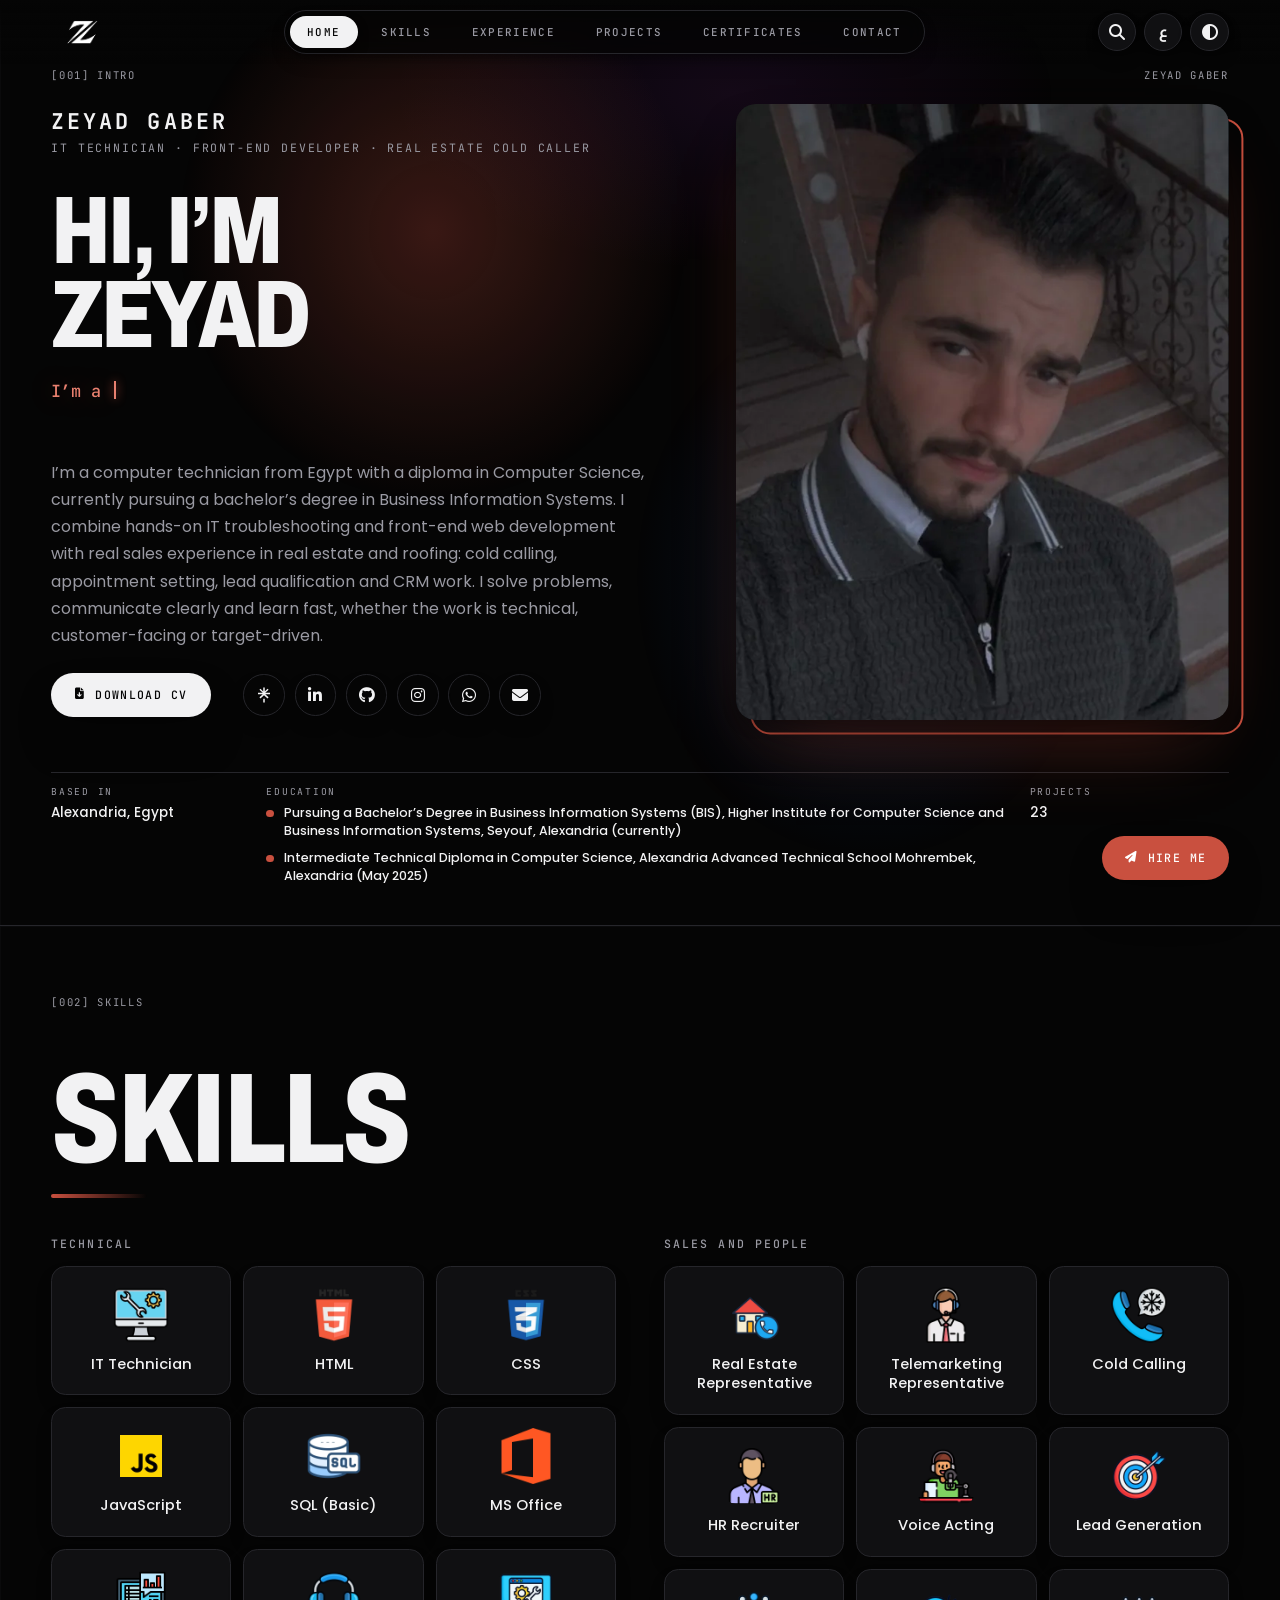
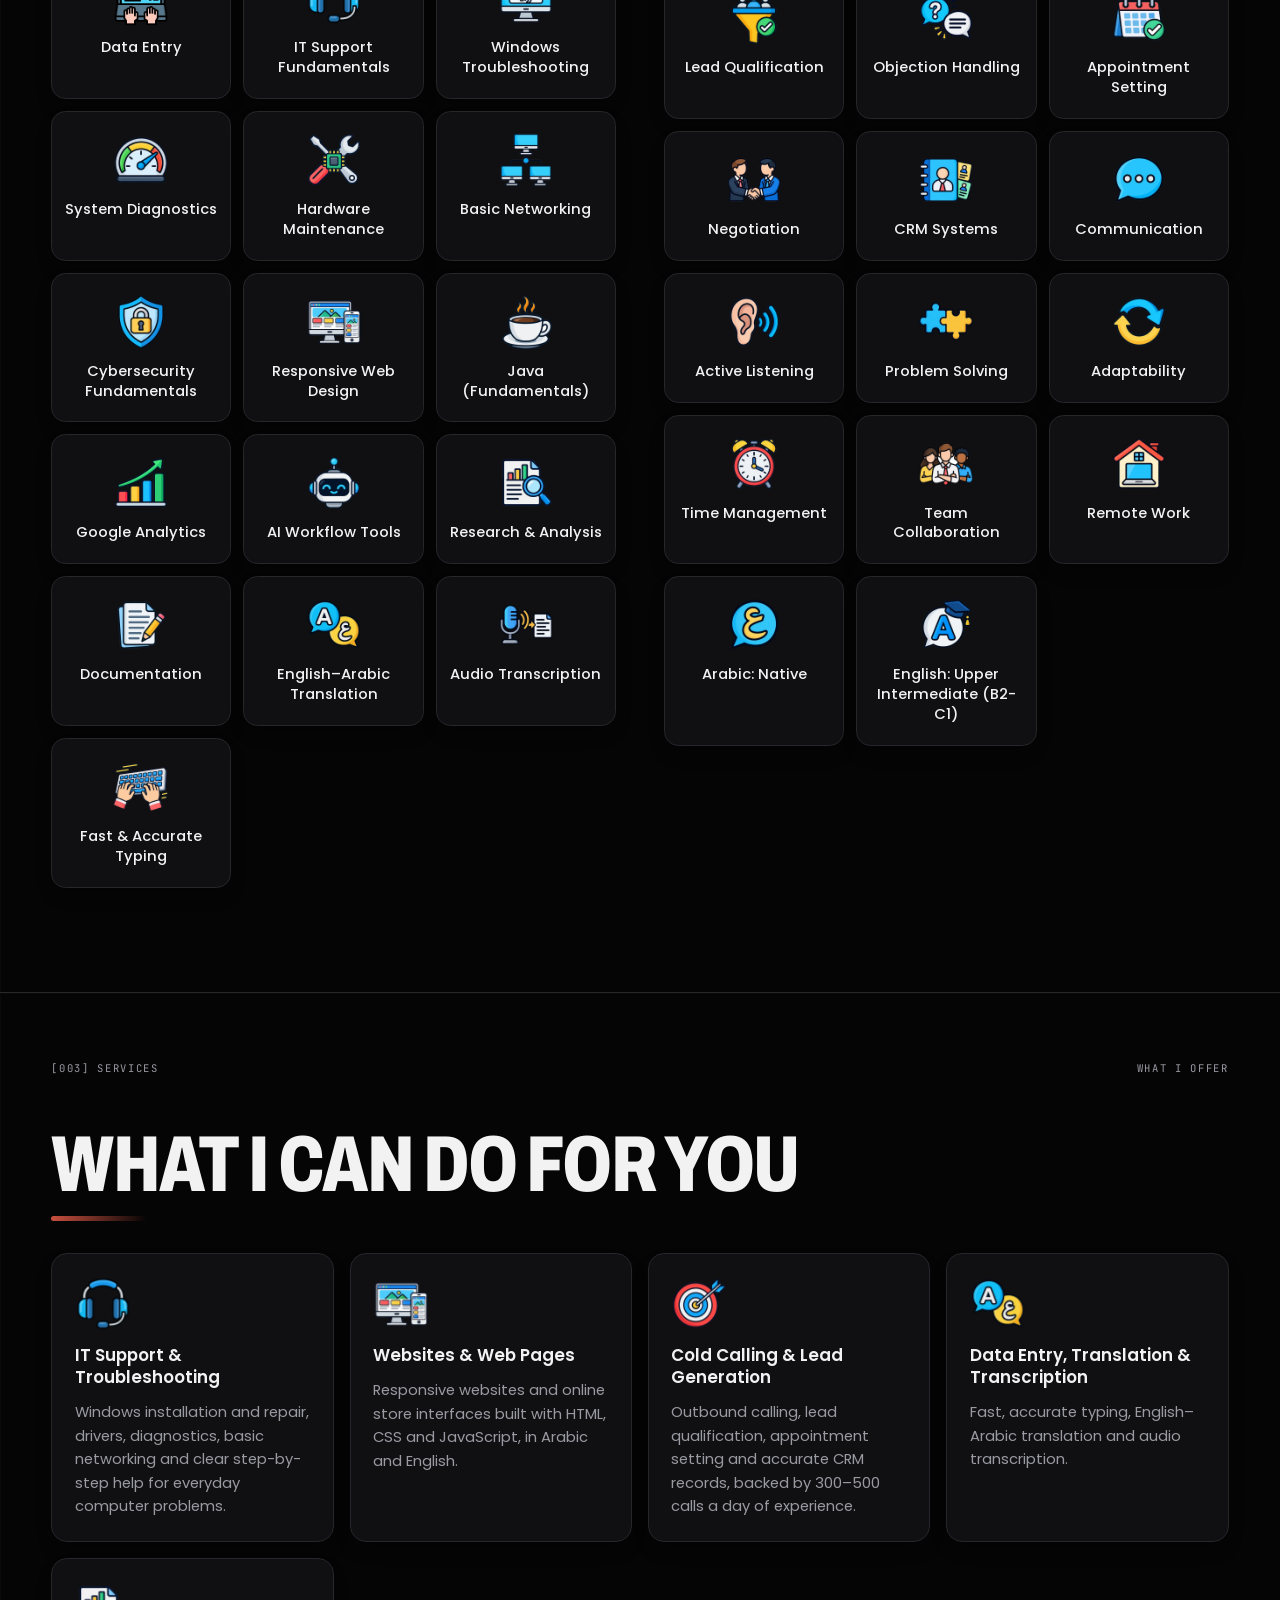
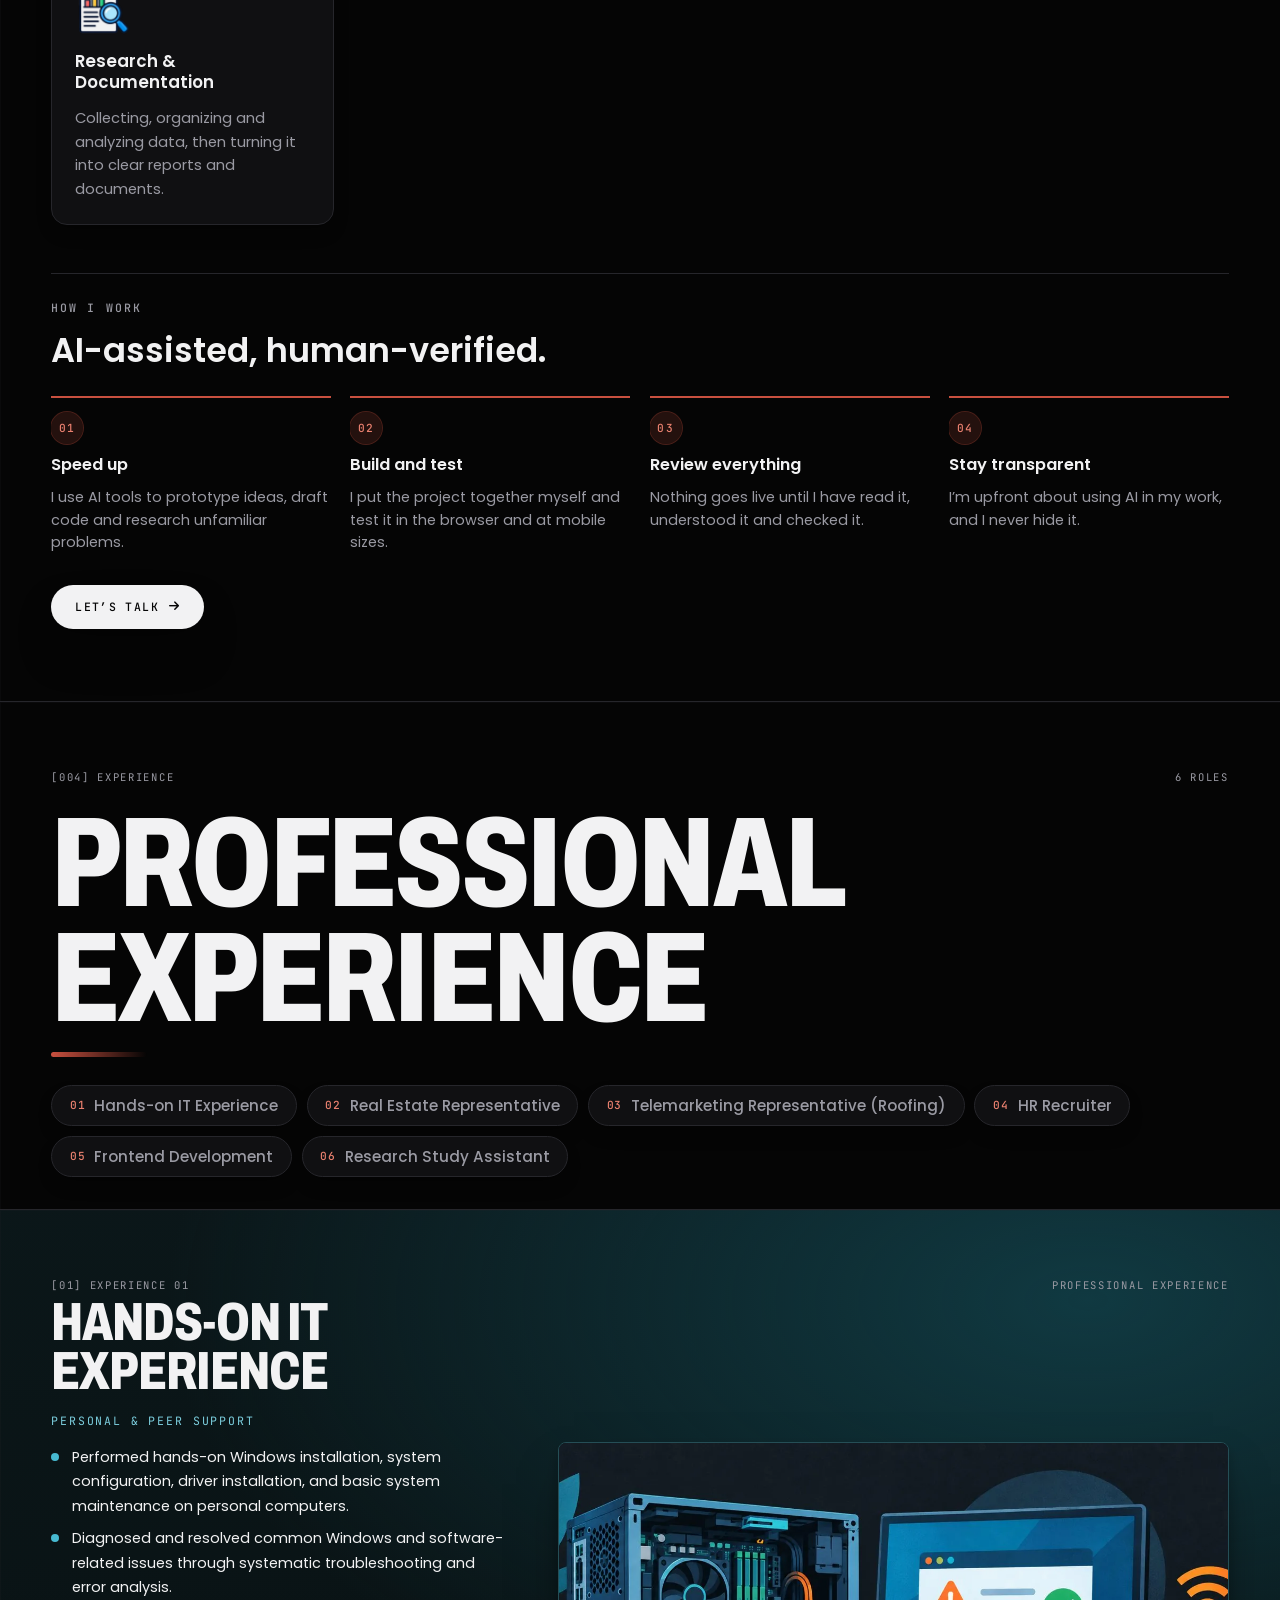
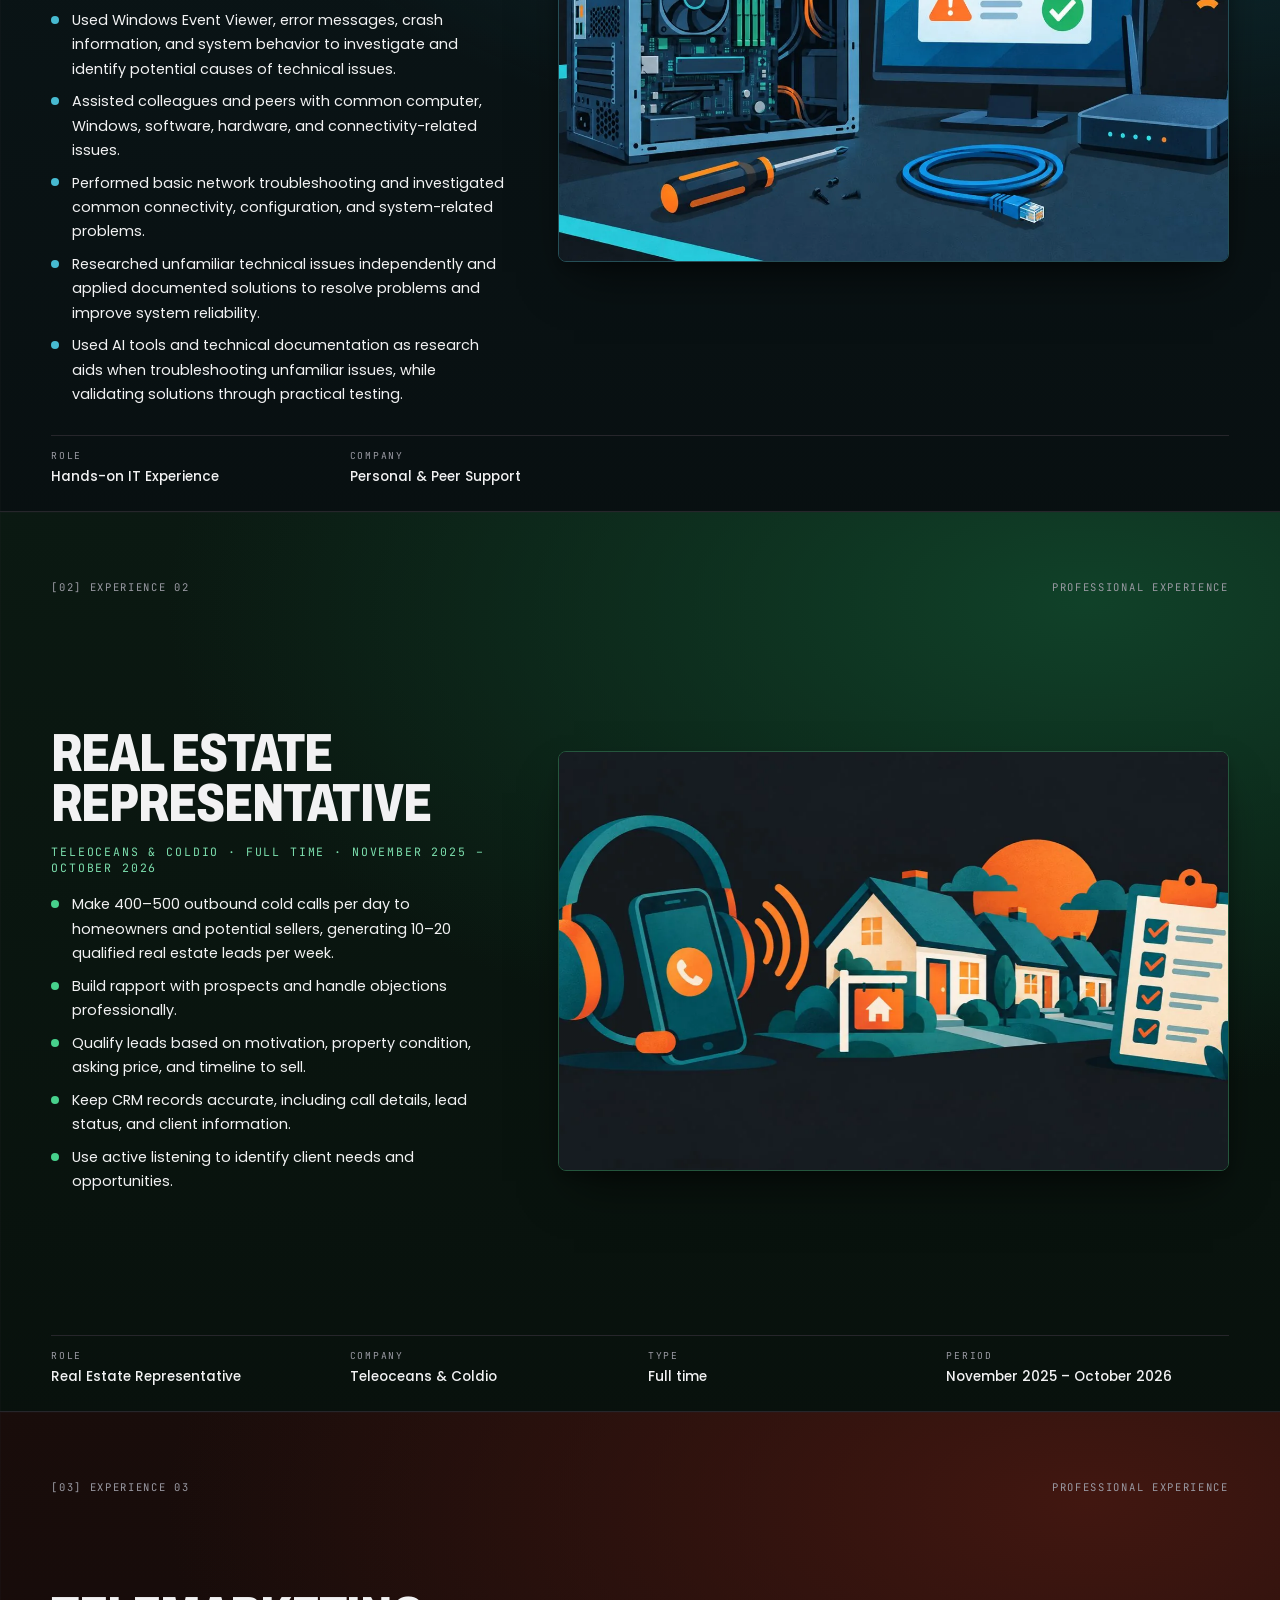
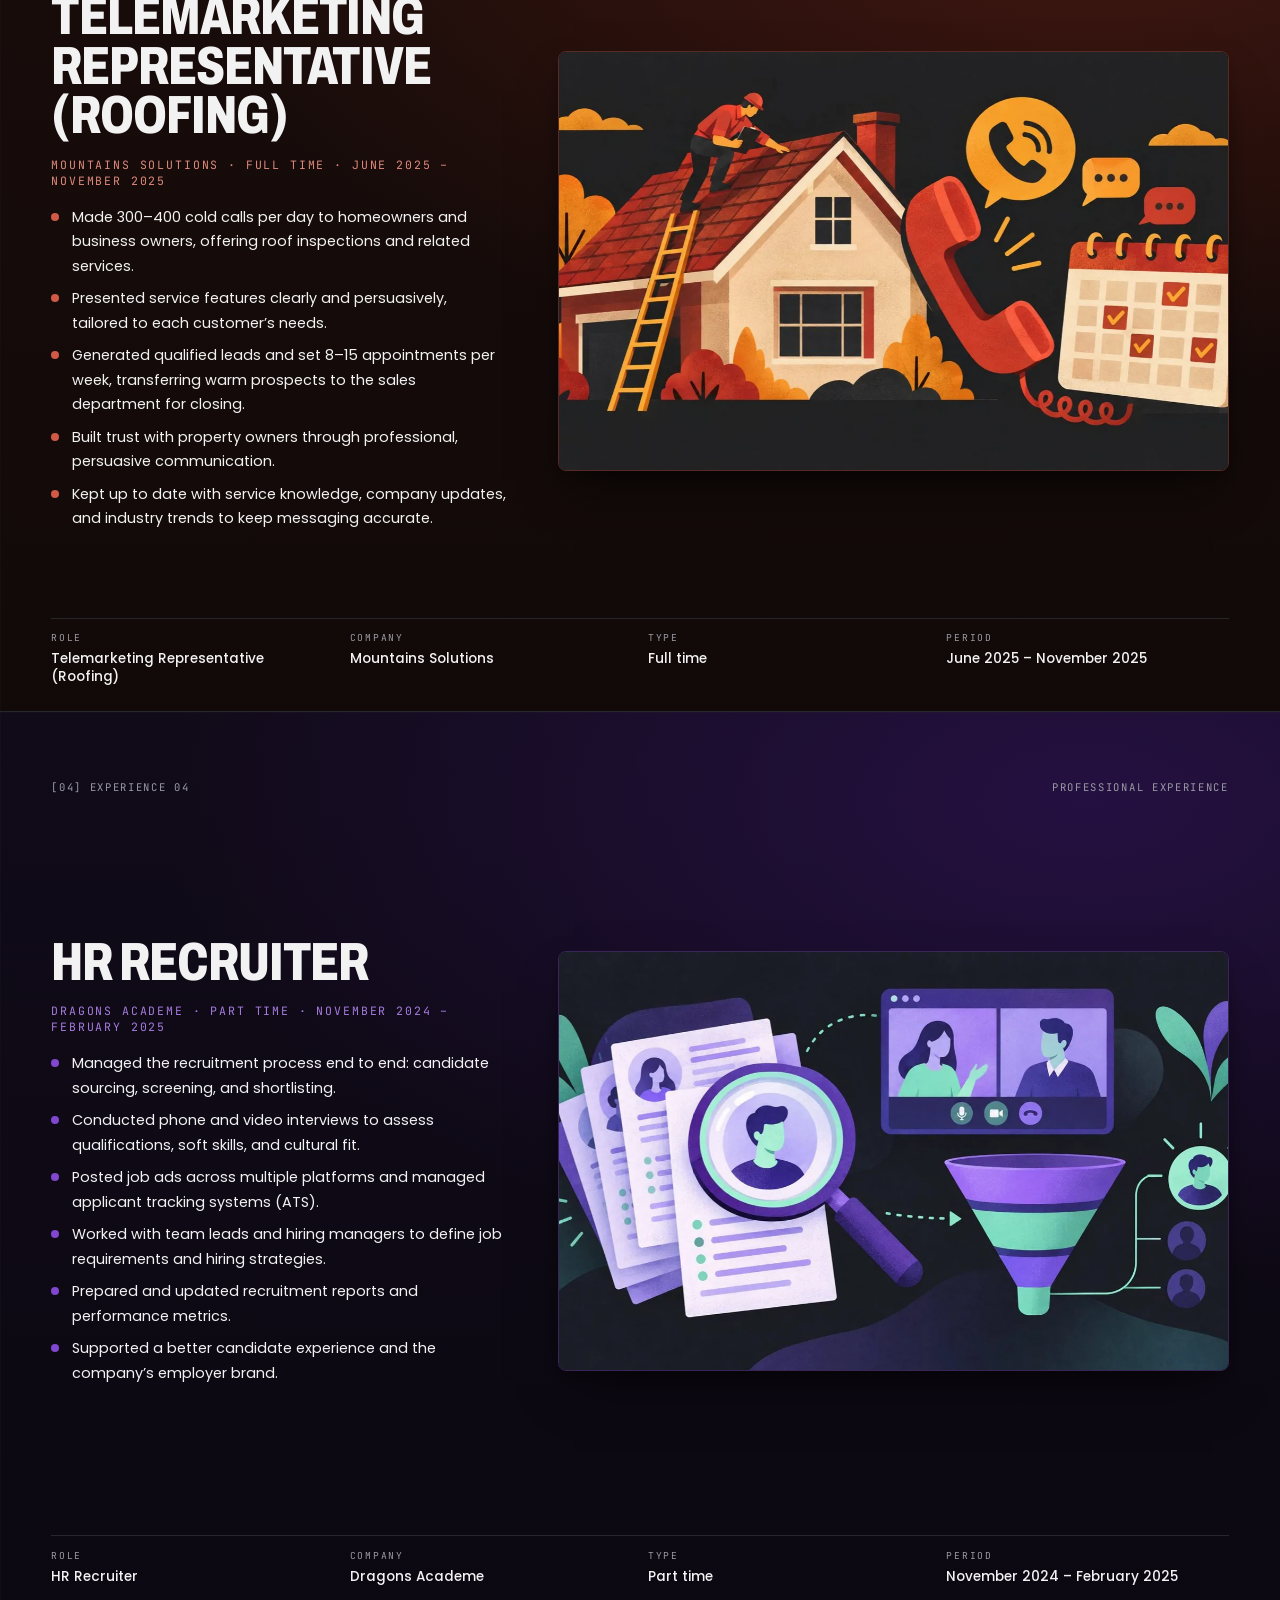
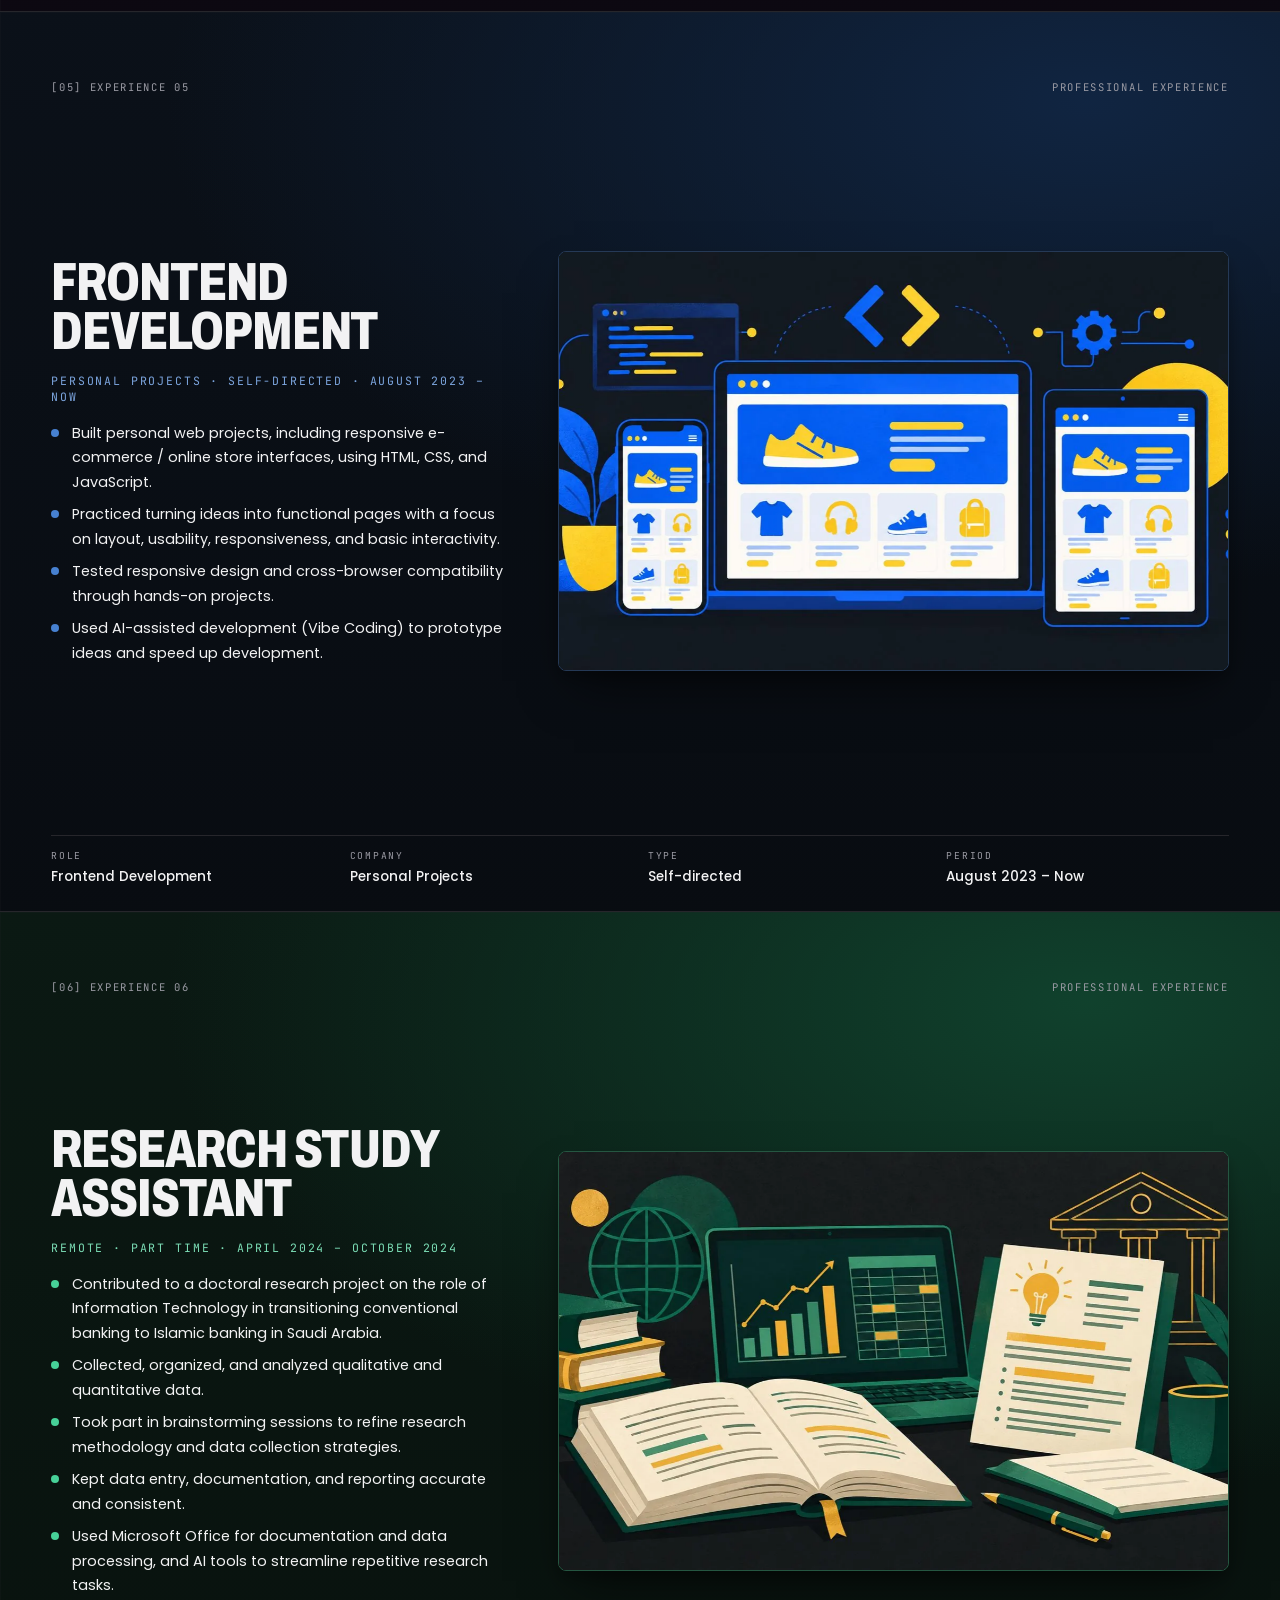
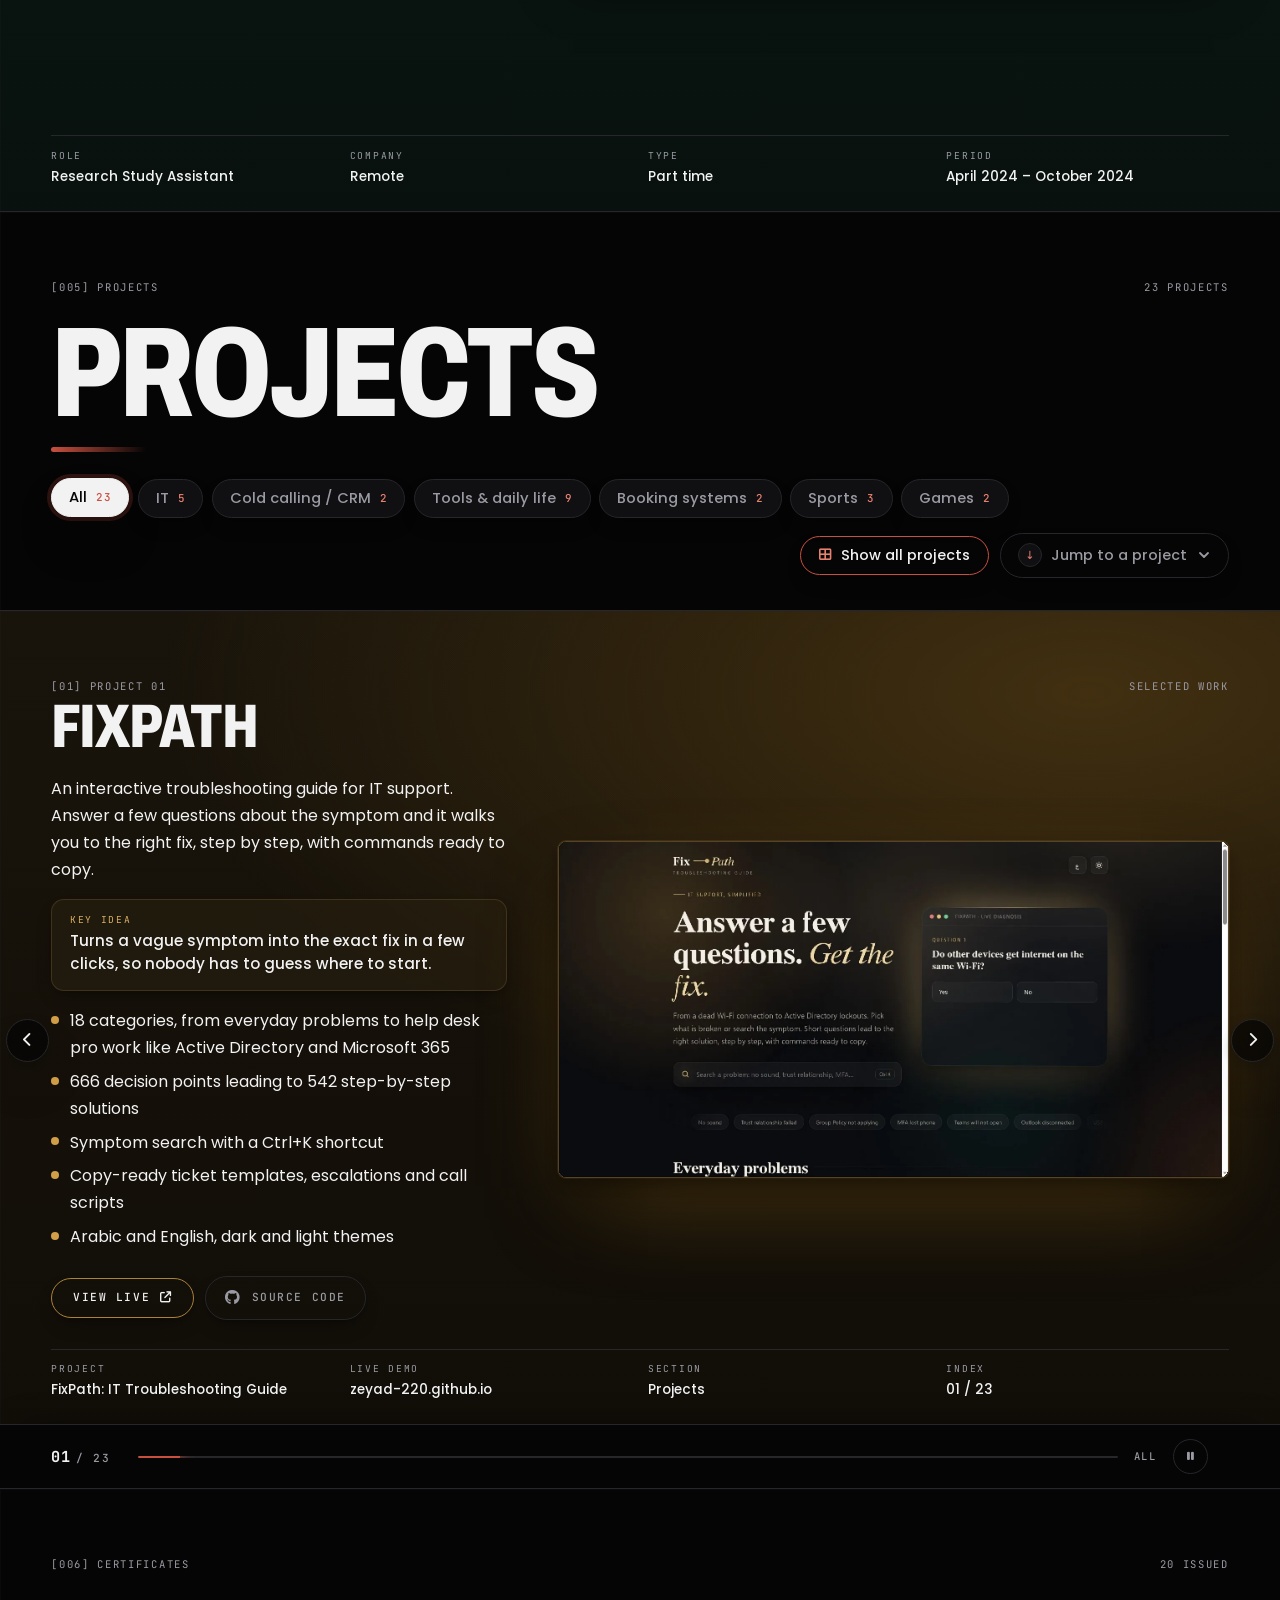
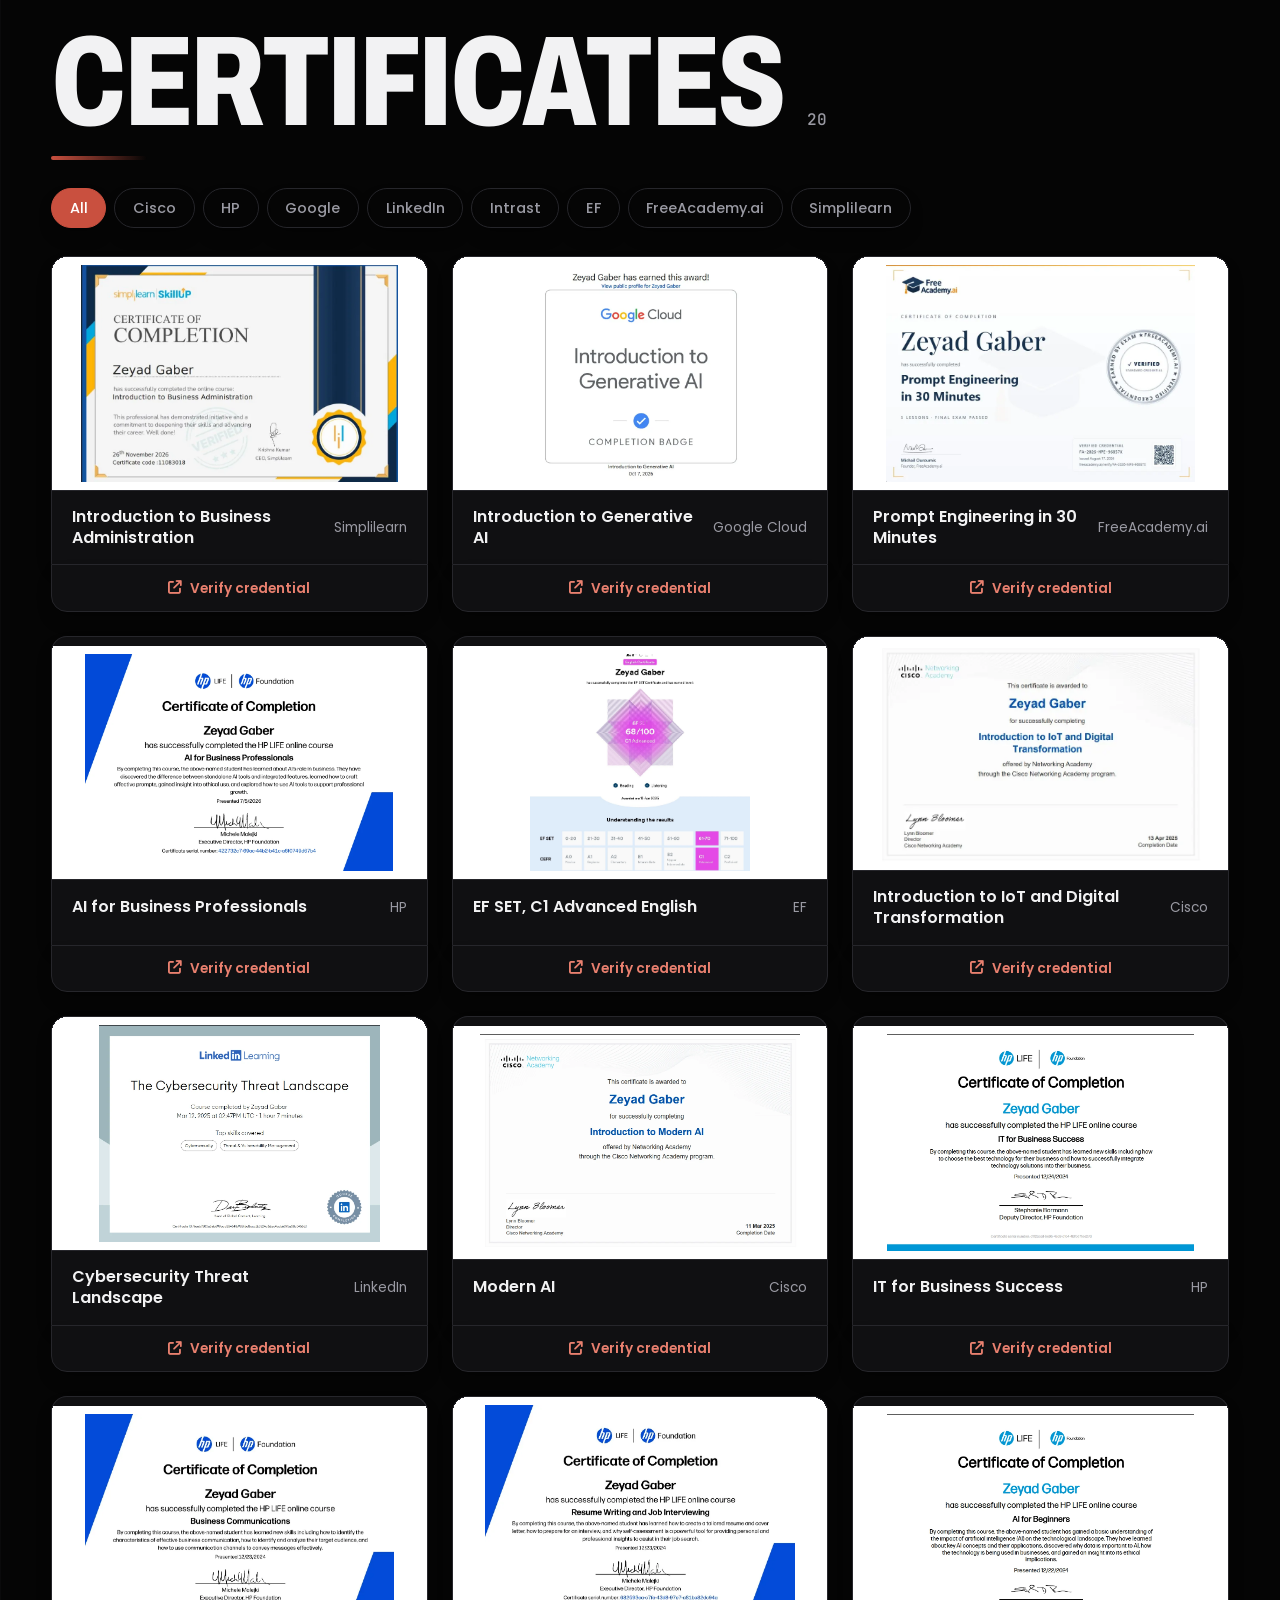
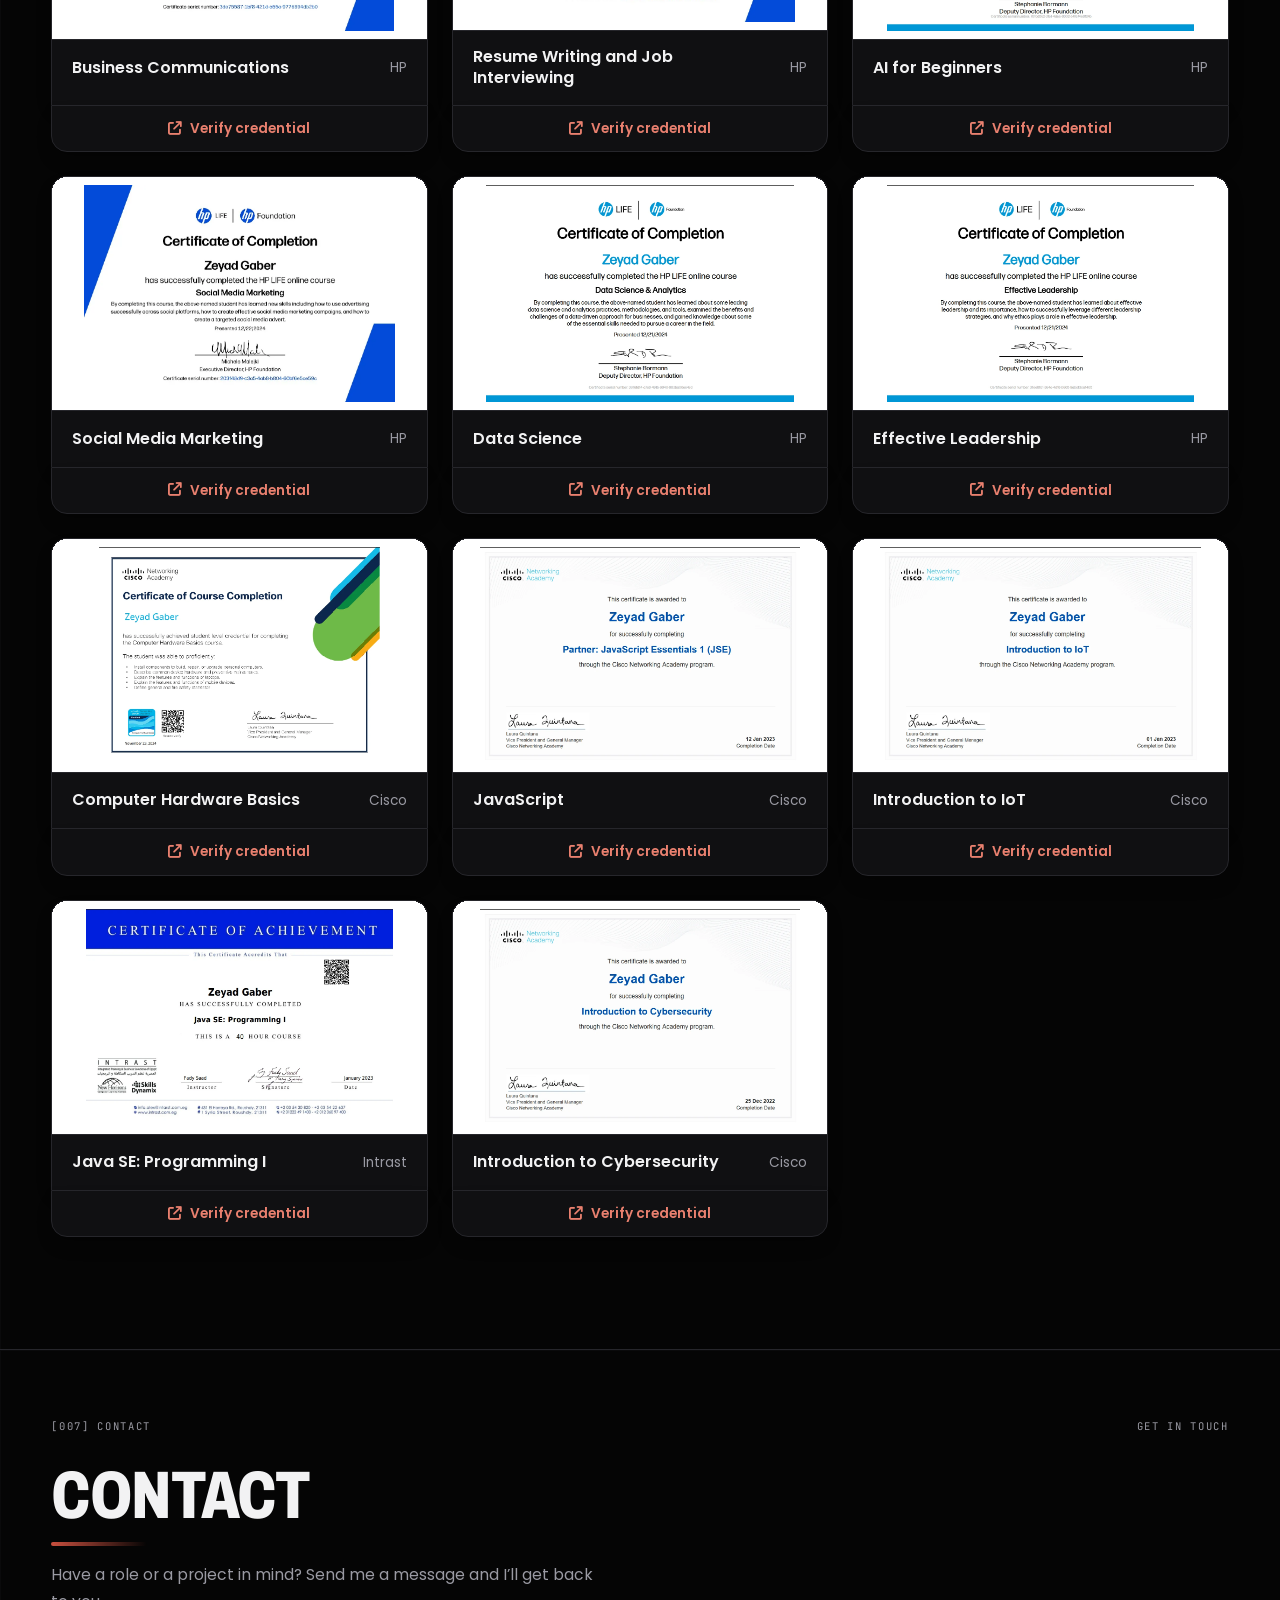
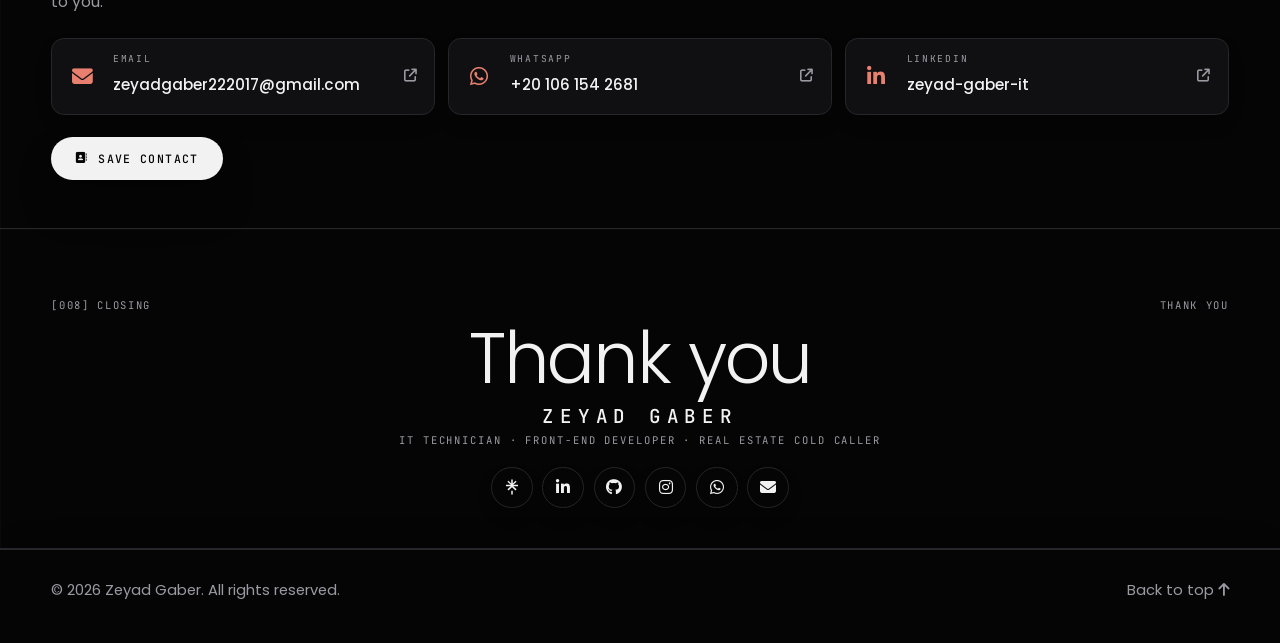
==== commit 68183996: "Add files via upload" ====
--- a/index.html
+++ b/index.html
@@ -10,9 +10,9 @@
 <meta property="og:site_name" content="Zeyad Gaber">
 <meta property="og:url" content="https://zeyad-220.github.io/MyPortfolio/">
 <meta property="og:title" content="Zeyad Gaber – IT Technician · Front-End Developer · Real Estate Cold Caller">
-<meta property="og:description" content="22 live projects, hands-on IT support experience and 20 certificates. Based in Alexandria, Egypt. Open to work.">
-<meta property="og:image" content="https://zeyad-220.github.io/MyPortfolio/og-image.jpg?v=36">
-<meta property="og:image:secure_url" content="https://zeyad-220.github.io/MyPortfolio/og-image.jpg?v=36">
+<meta property="og:description" content="23 live projects, hands-on IT support experience and 20 certificates. Based in Alexandria, Egypt. Open to work.">
+<meta property="og:image" content="https://zeyad-220.github.io/MyPortfolio/og-image.jpg?v=37">
+<meta property="og:image:secure_url" content="https://zeyad-220.github.io/MyPortfolio/og-image.jpg?v=37">
 <meta property="og:image:type" content="image/jpeg">
 <meta property="og:locale" content="en_US">
 <meta property="og:locale:alternate" content="ar_EG">
@@ -21,9 +21,9 @@
 <meta property="og:image:alt" content="Zeyad Gaber – IT Technician, Front-End Developer, Real Estate Cold Caller">
 <meta name="twitter:card" content="summary_large_image">
 <meta name="twitter:title" content="Zeyad Gaber – IT Technician · Front-End Developer · Real Estate Cold Caller">
-<meta name="twitter:description" content="22 live projects, hands-on IT support experience and 20 certificates. Based in Alexandria, Egypt.">
+<meta name="twitter:description" content="23 live projects, hands-on IT support experience and 20 certificates. Based in Alexandria, Egypt.">
 <meta name="twitter:image:alt" content="Zeyad Gaber – IT Technician, Front-End Developer, Real Estate Cold Caller">
-<meta name="twitter:image" content="https://zeyad-220.github.io/MyPortfolio/og-image.jpg?v=36">
+<meta name="twitter:image" content="https://zeyad-220.github.io/MyPortfolio/og-image.jpg?v=37">
 <script type="application/ld+json">
 {
  "@context": "https://schema.org",
@@ -153,7 +153,7 @@
     </div>
     </div>
   </div>
-  <dl class="meta-row"><div><dt>Based in</dt><dd>Alexandria, Egypt</dd></div><div class="edu"><dt>Education</dt><dd><span>Pursuing a Bachelor’s Degree in Business Information Systems (BIS), Higher Institute for Computer Science and Business Information Systems, Seyouf, Alexandria (currently)</span><span>Intermediate Technical Diploma in Computer Science, Alexandria Advanced Technical School Mohrembek, Alexandria (May 2025)</span></dd></div><div><dt>Projects</dt><dd>22</dd></div></dl>
+  <dl class="meta-row"><div><dt>Based in</dt><dd>Alexandria, Egypt</dd></div><div class="edu"><dt>Education</dt><dd><span>Pursuing a Bachelor’s Degree in Business Information Systems (BIS), Higher Institute for Computer Science and Business Information Systems, Seyouf, Alexandria (currently)</span><span>Intermediate Technical Diploma in Computer Science, Alexandria Advanced Technical School Mohrembek, Alexandria (May 2025)</span></dd></div><div><dt>Projects</dt><dd>23</dd></div></dl>
 </section>
 <section id="skills" class="skills-sec reveal">
   <div class="tl"><span>[002] SKILLS</span></div>
@@ -264,11 +264,11 @@
   </div>
   <dl class="meta-row"><div><dt>Role</dt><dd>Research Study Assistant</dd></div><div><dt>Company</dt><dd>Remote</dd></div><div><dt>Type</dt><dd>Part time</dd></div><div><dt>Period</dt><dd>April 2024 – October 2024</dd></div></dl>
 </section>
-<section id="projects" class="exp-intro reveal"><div class="tl"><span>[005] PROJECTS</span><span>22 PROJECTS</span></div><h2 class="big">Projects</h2> <div class="pcontrols">
+<section id="projects" class="exp-intro reveal"><div class="tl"><span>[005] PROJECTS</span><span>23 PROJECTS</span></div><h2 class="big">Projects</h2> <div class="pcontrols">
     <div class="pfilters" role="group" aria-label="Filter projects by category">
-      <button class="pfchip" type="button" data-f="all" aria-pressed="true" style="--i:0"><span>All</span><b>22</b></button>
+      <button class="pfchip" type="button" data-f="all" aria-pressed="true" style="--i:0"><span>All</span><b>23</b></button>
       <button class="pfchip" type="button" data-f="it" aria-pressed="false" style="--i:1"><span>IT</span><b>5</b></button>
-      <button class="pfchip" type="button" data-f="crm" aria-pressed="false" style="--i:2"><span>Cold calling / CRM</span><b>1</b></button>
+      <button class="pfchip" type="button" data-f="crm" aria-pressed="false" style="--i:2"><span>Cold calling / CRM</span><b>2</b></button>
       <button class="pfchip" type="button" data-f="daily" aria-pressed="false" style="--i:3"><span>Tools &amp; daily life</span><b>9</b></button>
       <button class="pfchip" type="button" data-f="booking" aria-pressed="false" style="--i:4"><span>Booking systems</span><b>2</b></button>
       <button class="pfchip" type="button" data-f="sports" aria-pressed="false" style="--i:5"><span>Sports</span><b>3</b></button>
@@ -276,7 +276,7 @@
     </div>
     <div class="pactions">
       <button class="pview" id="pview" type="button" aria-pressed="false"><i class="fas fa-table-cells-large" aria-hidden="true"></i><span>Show all projects</span></button>
-      <div class="jdrop pjump"><button type="button" class="jbtn" aria-expanded="false"><i class="jarr">&#8595;</i><span>Jump to a project</span><svg class="chev" width="14" height="14" viewBox="0 0 14 14" fill="none" stroke="currentColor" stroke-width="1.8" stroke-linecap="round" stroke-linejoin="round"><path d="M3 5l4 4 4-4"/></svg></button><ul class="jgrid"><li><a class="jtile" style="--i:0" href="#p01"><b>01</b><span>FixPath</span></a></li><li><a class="jtile" style="--i:1" href="#p02"><b>02</b><span>Mahfazty</span></a></li><li><a class="jtile" style="--i:2" href="#p03"><b>03</b><span>IT Support Academy</span></a></li><li><a class="jtile" style="--i:3" href="#p04"><b>04</b><span>KeyForge</span></a></li><li><a class="jtile" style="--i:4" href="#p05"><b>05</b><span>Plate</span></a></li><li><a class="jtile" style="--i:5" href="#p06"><b>06</b><span>Boxing From Zero</span></a></li><li><a class="jtile" style="--i:6" href="#p07"><b>07</b><span>Clinicly</span></a></li><li><a class="jtile" style="--i:7" href="#p08"><b>08</b><span>CafeBook</span></a></li><li><a class="jtile" style="--i:8" href="#p09"><b>09</b><span>DeskFlow</span></a></li><li><a class="jtile" style="--i:9" href="#p10"><b>10</b><span>AskIT</span></a></li><li><a class="jtile" style="--i:10" href="#p11"><b>11</b><span>HomeBase</span></a></li><li><a class="jtile" style="--i:11" href="#p12"><b>12</b><span>Deal Desk</span></a></li><li><a class="jtile" style="--i:12" href="#p13"><b>13</b><span>Notes Hub</span></a></li><li><a class="jtile" style="--i:13" href="#p14"><b>14</b><span>Bookmarks Vault</span></a></li><li><a class="jtile" style="--i:14" href="#p15"><b>15</b><span>Noor</span></a></li><li><a class="jtile" style="--i:15" href="#p16"><b>16</b><span>NutriTrack</span></a></li><li><a class="jtile" style="--i:16" href="#p17"><b>17</b><span>Flappy Bird</span></a></li><li><a class="jtile" style="--i:17" href="#p18"><b>18</b><span>Advanced Calculator</span></a></li><li><a class="jtile" style="--i:18" href="#p19"><b>19</b><span>Weather App</span></a></li><li><a class="jtile" style="--i:19" href="#p20"><b>20</b><span>Tic Tac Toe</span></a></li><li><a class="jtile" style="--i:20" href="#p21"><b>21</b><span>WebPedia</span></a></li><li><a class="jtile" style="--i:21" href="#p22"><b>22</b><span>Exchange Rate Converter</span></a></li></ul></div>
+      <div class="jdrop pjump"><button type="button" class="jbtn" aria-expanded="false"><i class="jarr">&#8595;</i><span>Jump to a project</span><svg class="chev" width="14" height="14" viewBox="0 0 14 14" fill="none" stroke="currentColor" stroke-width="1.8" stroke-linecap="round" stroke-linejoin="round"><path d="M3 5l4 4 4-4"/></svg></button><ul class="jgrid"><li><a class="jtile" style="--i:0" href="#p01"><b>01</b><span>FixPath</span></a></li><li><a class="jtile" style="--i:1" href="#p02"><b>02</b><span>Mahfazty</span></a></li><li><a class="jtile" style="--i:2" href="#p03"><b>03</b><span>IT Support Academy</span></a></li><li><a class="jtile" style="--i:3" href="#p04"><b>04</b><span>KeyForge</span></a></li><li><a class="jtile" style="--i:4" href="#p05"><b>05</b><span>Plate</span></a></li><li><a class="jtile" style="--i:5" href="#p06"><b>06</b><span>Boxing From Zero</span></a></li><li><a class="jtile" style="--i:6" href="#p07"><b>07</b><span>Clinicly</span></a></li><li><a class="jtile" style="--i:7" href="#p08"><b>08</b><span>CafeBook</span></a></li><li><a class="jtile" style="--i:8" href="#p09"><b>09</b><span>DeskFlow</span></a></li><li><a class="jtile" style="--i:9" href="#p10"><b>10</b><span>AskIT</span></a></li><li><a class="jtile" style="--i:10" href="#p11"><b>11</b><span>HomeBase</span></a></li><li><a class="jtile" style="--i:11" href="#p12"><b>12</b><span>Deal Desk</span></a></li><li><a class="jtile" style="--i:12" href="#p13"><b>13</b><span>RoofTrack</span></a></li><li><a class="jtile" style="--i:13" href="#p14"><b>14</b><span>Notes Hub</span></a></li><li><a class="jtile" style="--i:14" href="#p15"><b>15</b><span>Bookmarks Vault</span></a></li><li><a class="jtile" style="--i:15" href="#p16"><b>16</b><span>Noor</span></a></li><li><a class="jtile" style="--i:16" href="#p17"><b>17</b><span>NutriTrack</span></a></li><li><a class="jtile" style="--i:17" href="#p18"><b>18</b><span>Flappy Bird</span></a></li><li><a class="jtile" style="--i:18" href="#p19"><b>19</b><span>Advanced Calculator</span></a></li><li><a class="jtile" style="--i:19" href="#p20"><b>20</b><span>Weather App</span></a></li><li><a class="jtile" style="--i:20" href="#p21"><b>21</b><span>Tic Tac Toe</span></a></li><li><a class="jtile" style="--i:21" href="#p22"><b>22</b><span>WebPedia</span></a></li><li><a class="jtile" style="--i:22" href="#p23"><b>23</b><span>Exchange Rate Converter</span></a></li></ul></div>
     </div>
   </div>
 </section>
@@ -293,7 +293,7 @@
     </div>
     <a class="shot" href="https://zeyad-220.github.io/Fix-Path/" target="_blank" rel="noopener" aria-label="Open FixPath"><img src="Images/projects/FixPath.webp" alt="FixPath screenshot" loading="lazy" width="1600" height="800"></a>
   </div>
-  <dl class="meta-row"><div><dt>Project</dt><dd>FixPath: IT Troubleshooting Guide</dd></div><div><dt>Live demo</dt><dd>zeyad-220.github.io</dd></div><div><dt>Section</dt><dd>Projects</dd></div><div><dt>Index</dt><dd>01 / 22</dd></div></dl>
+  <dl class="meta-row"><div><dt>Project</dt><dd>FixPath: IT Troubleshooting Guide</dd></div><div><dt>Live demo</dt><dd>zeyad-220.github.io</dd></div><div><dt>Section</dt><dd>Projects</dd></div><div><dt>Index</dt><dd>01 / 23</dd></div></dl>
 </section>
 <section class="project pslide" id="p02" data-cat="daily" style="--h:205">
   <div class="tl"><span>[02] PROJECT 02</span><span>SELECTED WORK</span></div>
@@ -305,7 +305,7 @@
     </div>
     <a class="shot" href="https://zeyad-220.github.io/Budget-Bills-SpendingTracker/" target="_blank" rel="noopener" aria-label="Open Mahfazty"><img src="Images/projects/Mahfazty-Budget.webp" alt="Mahfazty screenshot" loading="lazy" width="1920" height="855"></a>
   </div>
-  <dl class="meta-row"><div><dt>Project</dt><dd>Mahfazty: Budget, Bills &amp; Spending</dd></div><div><dt>Live demo</dt><dd>zeyad-220.github.io</dd></div><div><dt>Section</dt><dd>Projects</dd></div><div><dt>Index</dt><dd>02 / 22</dd></div></dl>
+  <dl class="meta-row"><div><dt>Project</dt><dd>Mahfazty: Budget, Bills &amp; Spending</dd></div><div><dt>Live demo</dt><dd>zeyad-220.github.io</dd></div><div><dt>Section</dt><dd>Projects</dd></div><div><dt>Index</dt><dd>02 / 23</dd></div></dl>
 </section>
 <section class="project pslide" id="p03" data-cat="it" style="--h:215">
   <div class="tl"><span>[03] PROJECT 03</span><span>SELECTED WORK</span></div>
@@ -317,7 +317,7 @@
     </div>
     <a class="shot" href="https://zeyad-220.github.io/IT-Learning/" target="_blank" rel="noopener" aria-label="Open IT Support Academy"><img src="Images/projects/IT-Support-Academy.webp" alt="IT Support Academy screenshot" loading="lazy" width="1920" height="855"></a>
   </div>
-  <dl class="meta-row"><div><dt>Project</dt><dd>IT Support Academy</dd></div><div><dt>Live demo</dt><dd>zeyad-220.github.io</dd></div><div><dt>Section</dt><dd>Projects</dd></div><div><dt>Index</dt><dd>03 / 22</dd></div></dl>
+  <dl class="meta-row"><div><dt>Project</dt><dd>IT Support Academy</dd></div><div><dt>Live demo</dt><dd>zeyad-220.github.io</dd></div><div><dt>Section</dt><dd>Projects</dd></div><div><dt>Index</dt><dd>03 / 23</dd></div></dl>
 </section>
 <section class="project pslide" id="p04" data-cat="it" style="--h:152">
   <div class="tl"><span>[04] PROJECT 04</span><span>SELECTED WORK</span></div>
@@ -329,7 +329,7 @@
     </div>
     <a class="shot" href="https://zeyad-220.github.io/Key-Forge/" target="_blank" rel="noopener" aria-label="Open KeyForge"><img src="Images/projects/KeyForge.webp" alt="KeyForge screenshot" loading="lazy" width="1600" height="800"></a>
   </div>
-  <dl class="meta-row"><div><dt>Project</dt><dd>KeyForge: Password Generator &amp; Locker</dd></div><div><dt>Live demo</dt><dd>zeyad-220.github.io</dd></div><div><dt>Section</dt><dd>Projects</dd></div><div><dt>Index</dt><dd>04 / 22</dd></div></dl>
+  <dl class="meta-row"><div><dt>Project</dt><dd>KeyForge: Password Generator &amp; Locker</dd></div><div><dt>Live demo</dt><dd>zeyad-220.github.io</dd></div><div><dt>Section</dt><dd>Projects</dd></div><div><dt>Index</dt><dd>04 / 23</dd></div></dl>
 </section>
 <section class="project pslide" id="p05" data-cat="sports" style="--h:12">
   <div class="tl"><span>[05] PROJECT 05</span><span>SELECTED WORK</span></div>
@@ -341,7 +341,7 @@
     </div>
     <a class="shot" href="https://zeyad-220.github.io/Plate/" target="_blank" rel="noopener" aria-label="Open Plate"><img src="Images/projects/Plate.webp" alt="Plate screenshot" loading="lazy" width="1600" height="715"></a>
   </div>
-  <dl class="meta-row"><div><dt>Project</dt><dd>Plate: Workout &amp; Nutrition</dd></div><div><dt>Live demo</dt><dd>zeyad-220.github.io</dd></div><div><dt>Section</dt><dd>Projects</dd></div><div><dt>Index</dt><dd>05 / 22</dd></div></dl>
+  <dl class="meta-row"><div><dt>Project</dt><dd>Plate: Workout &amp; Nutrition</dd></div><div><dt>Live demo</dt><dd>zeyad-220.github.io</dd></div><div><dt>Section</dt><dd>Projects</dd></div><div><dt>Index</dt><dd>05 / 23</dd></div></dl>
 </section>
 <section class="project pslide" id="p06" data-cat="sports" style="--h:350">
   <div class="tl"><span>[06] PROJECT 06</span><span>SELECTED WORK</span></div>
@@ -353,7 +353,7 @@
     </div>
     <a class="shot" href="https://zeyad-220.github.io/BOXING-01/" target="_blank" rel="noopener" aria-label="Open Boxing From Zero"><img src="Images/projects/Boxing-From-Zero.webp" alt="Boxing From Zero screenshot" loading="lazy" width="1600" height="719"></a>
   </div>
-  <dl class="meta-row"><div><dt>Project</dt><dd>Boxing From Zero<span class="ar-only"> (بوكسينج من الصفر)</span></dd></div><div><dt>Live demo</dt><dd>zeyad-220.github.io</dd></div><div><dt>Section</dt><dd>Projects</dd></div><div><dt>Index</dt><dd>06 / 22</dd></div></dl>
+  <dl class="meta-row"><div><dt>Project</dt><dd>Boxing From Zero<span class="ar-only"> (بوكسينج من الصفر)</span></dd></div><div><dt>Live demo</dt><dd>zeyad-220.github.io</dd></div><div><dt>Section</dt><dd>Projects</dd></div><div><dt>Index</dt><dd>06 / 23</dd></div></dl>
 </section>
 <section class="project pslide" id="p07" data-cat="booking" style="--h:175">
   <div class="tl"><span>[07] PROJECT 07</span><span>SELECTED WORK</span></div>
@@ -365,7 +365,7 @@
     </div>
     <a class="shot" href="https://zeyad-220.github.io/Clinicly/" target="_blank" rel="noopener" aria-label="Open Clinicly"><img src="Images/projects/Clinicly.webp" alt="Clinicly screenshot" loading="lazy" width="1600" height="715"></a>
   </div>
-  <dl class="meta-row"><div><dt>Project</dt><dd>Clinicly<span class="ar-only"> (العيادة)</span></dd></div><div><dt>Live demo</dt><dd>zeyad-220.github.io</dd></div><div><dt>Section</dt><dd>Projects</dd></div><div><dt>Index</dt><dd>07 / 22</dd></div></dl>
+  <dl class="meta-row"><div><dt>Project</dt><dd>Clinicly<span class="ar-only"> (العيادة)</span></dd></div><div><dt>Live demo</dt><dd>zeyad-220.github.io</dd></div><div><dt>Section</dt><dd>Projects</dd></div><div><dt>Index</dt><dd>07 / 23</dd></div></dl>
 </section>
 <section class="project pslide" id="p08" data-cat="booking" style="--h:25">
   <div class="tl"><span>[08] PROJECT 08</span><span>SELECTED WORK</span></div>
@@ -377,7 +377,7 @@
     </div>
     <a class="shot" href="https://zeyad-220.github.io/CafeBook/" target="_blank" rel="noopener" aria-label="Open CafeBook"><img src="Images/projects/CafeBook.webp" alt="CafeBook screenshot" loading="lazy" width="1600" height="715"></a>
   </div>
-  <dl class="meta-row"><div><dt>Project</dt><dd>CafeBook<span class="ar-only"> (الكافيه)</span></dd></div><div><dt>Live demo</dt><dd>zeyad-220.github.io</dd></div><div><dt>Section</dt><dd>Projects</dd></div><div><dt>Index</dt><dd>08 / 22</dd></div></dl>
+  <dl class="meta-row"><div><dt>Project</dt><dd>CafeBook<span class="ar-only"> (الكافيه)</span></dd></div><div><dt>Live demo</dt><dd>zeyad-220.github.io</dd></div><div><dt>Section</dt><dd>Projects</dd></div><div><dt>Index</dt><dd>08 / 23</dd></div></dl>
 </section>
 <section class="project pslide" id="p09" data-cat="it" style="--h:170">
   <div class="tl"><span>[09] PROJECT 09</span><span>SELECTED WORK</span></div>
@@ -389,7 +389,7 @@
     </div>
     <a class="shot" href="https://zeyad-220.github.io/DeskFlow/" target="_blank" rel="noopener" aria-label="Open DeskFlow"><img src="Images/projects/DeskFlow.webp" alt="DeskFlow screenshot" loading="lazy" width="1600" height="800"></a>
   </div>
-  <dl class="meta-row"><div><dt>Project</dt><dd>DeskFlow: Help Desk Ticket Tracker</dd></div><div><dt>Live demo</dt><dd>zeyad-220.github.io</dd></div><div><dt>Section</dt><dd>Projects</dd></div><div><dt>Index</dt><dd>09 / 22</dd></div></dl>
+  <dl class="meta-row"><div><dt>Project</dt><dd>DeskFlow: Help Desk Ticket Tracker</dd></div><div><dt>Live demo</dt><dd>zeyad-220.github.io</dd></div><div><dt>Section</dt><dd>Projects</dd></div><div><dt>Index</dt><dd>09 / 23</dd></div></dl>
 </section>
 <section class="project pslide" id="p10" data-cat="it" style="--h:158">
   <div class="tl"><span>[10] PROJECT 10</span><span>SELECTED WORK</span></div>
@@ -401,7 +401,7 @@
     </div>
     <a class="shot" href="https://zeyad-220.github.io/ASK-IT/" target="_blank" rel="noopener" aria-label="Open AskIT"><img src="Images/projects/AskIT.webp" alt="AskIT screenshot" loading="lazy" width="1600" height="800"></a>
   </div>
-  <dl class="meta-row"><div><dt>Project</dt><dd>AskIT: IT Support Portal</dd></div><div><dt>Live demo</dt><dd>zeyad-220.github.io</dd></div><div><dt>Section</dt><dd>Projects</dd></div><div><dt>Index</dt><dd>10 / 22</dd></div></dl>
+  <dl class="meta-row"><div><dt>Project</dt><dd>AskIT: IT Support Portal</dd></div><div><dt>Live demo</dt><dd>zeyad-220.github.io</dd></div><div><dt>Section</dt><dd>Projects</dd></div><div><dt>Index</dt><dd>10 / 23</dd></div></dl>
 </section>
 <section class="project pslide" id="p11" data-cat="daily" style="--h:190">
   <div class="tl"><span>[11] PROJECT 11</span><span>SELECTED WORK</span></div>
@@ -413,7 +413,7 @@
     </div>
     <a class="shot" href="https://zeyad-220.github.io/HOMEBASE/" target="_blank" rel="noopener" aria-label="Open HomeBase"><img src="Images/projects/Homebase.webp" alt="HomeBase screenshot" loading="lazy" width="1920" height="855"></a>
   </div>
-  <dl class="meta-row"><div><dt>Project</dt><dd>HOMEBASE</dd></div><div><dt>Live demo</dt><dd>zeyad-220.github.io</dd></div><div><dt>Section</dt><dd>Projects</dd></div><div><dt>Index</dt><dd>11 / 22</dd></div></dl>
+  <dl class="meta-row"><div><dt>Project</dt><dd>HOMEBASE</dd></div><div><dt>Live demo</dt><dd>zeyad-220.github.io</dd></div><div><dt>Section</dt><dd>Projects</dd></div><div><dt>Index</dt><dd>11 / 23</dd></div></dl>
 </section>
 <section class="project pslide" id="p12" data-cat="crm" style="--h:18">
   <div class="tl"><span>[12] PROJECT 12</span><span>SELECTED WORK</span></div>
@@ -425,10 +425,22 @@
     </div>
     <a class="shot" href="https://zeyad-220.github.io/RealEstateCRM/" target="_blank" rel="noopener" aria-label="Open Deal Desk"><img src="Images/projects/Deal-Desk-CRM.webp" alt="Deal Desk screenshot" loading="lazy" width="1920" height="855"></a>
   </div>
-  <dl class="meta-row"><div><dt>Project</dt><dd>Deal Desk (Real Estate CRM)</dd></div><div><dt>Live demo</dt><dd>zeyad-220.github.io</dd></div><div><dt>Section</dt><dd>Projects</dd></div><div><dt>Index</dt><dd>12 / 22</dd></div></dl>
-</section>
-<section class="project pslide" id="p13" data-cat="daily" style="--h:40">
+  <dl class="meta-row"><div><dt>Project</dt><dd>Deal Desk (Real Estate CRM)</dd></div><div><dt>Live demo</dt><dd>zeyad-220.github.io</dd></div><div><dt>Section</dt><dd>Projects</dd></div><div><dt>Index</dt><dd>12 / 23</dd></div></dl>
+</section>
+<section class="project pslide" id="p13" data-cat="crm" style="--h:18">
   <div class="tl"><span>[13] PROJECT 13</span><span>SELECTED WORK</span></div>
+  <div class="p-grid">
+    <div class="p-copy">
+      <h2>RoofTrack</h2>
+      <p class="p-desc">A CRM and appointment scheduler for roofing leads. Keep every lead in one place and book inspections and estimates on a weekly schedule.</p><p class="p-key"><b>Key idea</b>Links the lead list to a weekly schedule, so a slot can't be booked twice and every follow-up stays visible.</p><ul class="p-feat"><li>Dashboard with booked appointments, follow-ups due, jobs won, pipeline and roof condition</li><li>Leads as cards or a table, with owner, mobile, address, roof age, condition and problems</li><li>Weekly schedule grid with booked and free slots, and double-booking blocked</li><li>Appointment types: Inspection, Estimate, Repair Quote and Follow-up Visit</li><li>Follow-up dates with overdue days</li><li>Arabic and English with right-to-left layout, plus dark and light theme</li><li>Saved in this browser only. Backup and Restore as JSON to move it to another browser or device, plus a CSV export of leads</li></ul>
+      <div class="p-actions"><a class="open" href="https://zeyad-220.github.io/RoofTrack/" target="_blank" rel="noopener">View live <i class="fas fa-arrow-up-right-from-square" aria-hidden="true"></i></a><a class="open gh" href="https://github.com/zeyad-220/RoofTrack" target="_blank" rel="noopener" aria-label="Open the source code on GitHub"><i class="fa-brands fa-github" aria-hidden="true"></i> Source code</a></div>
+    </div>
+    <a class="shot" href="https://zeyad-220.github.io/RoofTrack/" target="_blank" rel="noopener" aria-label="Open RoofTrack"><img src="Images/projects/RoofTrack.webp" alt="RoofTrack screenshot" loading="lazy" width="1920" height="855"></a>
+  </div>
+  <dl class="meta-row"><div><dt>Project</dt><dd>RoofTrack (Roofing CRM)</dd></div><div><dt>Live demo</dt><dd>zeyad-220.github.io</dd></div><div><dt>Section</dt><dd>Projects</dd></div><div><dt>Index</dt><dd>13 / 23</dd></div></dl>
+</section>
+<section class="project pslide" id="p14" data-cat="daily" style="--h:40">
+  <div class="tl"><span>[14] PROJECT 14</span><span>SELECTED WORK</span></div>
   <div class="p-grid">
     <div class="p-copy">
       <h2>Notes Hub</h2>
@@ -437,10 +449,10 @@
     </div>
     <a class="shot" href="https://zeyad-220.github.io/Notes-links-Saver/" target="_blank" rel="noopener" aria-label="Open Notes Hub"><img src="Images/projects/Notes-Hub.webp" alt="Notes Hub screenshot" loading="lazy" width="1600" height="731"></a>
   </div>
-  <dl class="meta-row"><div><dt>Project</dt><dd>Notes Hub<span class="ar-only"> (مركز ملاحظاتي)</span></dd></div><div><dt>Live demo</dt><dd>zeyad-220.github.io</dd></div><div><dt>Section</dt><dd>Projects</dd></div><div><dt>Index</dt><dd>13 / 22</dd></div></dl>
-</section>
-<section class="project pslide" id="p14" data-cat="daily" style="--h:250">
-  <div class="tl"><span>[14] PROJECT 14</span><span>SELECTED WORK</span></div>
+  <dl class="meta-row"><div><dt>Project</dt><dd>Notes Hub<span class="ar-only"> (مركز ملاحظاتي)</span></dd></div><div><dt>Live demo</dt><dd>zeyad-220.github.io</dd></div><div><dt>Section</dt><dd>Projects</dd></div><div><dt>Index</dt><dd>14 / 23</dd></div></dl>
+</section>
+<section class="project pslide" id="p15" data-cat="daily" style="--h:250">
+  <div class="tl"><span>[15] PROJECT 15</span><span>SELECTED WORK</span></div>
   <div class="p-grid">
     <div class="p-copy">
       <h2>Bookmarks Vault</h2>
@@ -449,10 +461,10 @@
     </div>
     <a class="shot" href="https://zeyad-220.github.io/BookmarksManager/" target="_blank" rel="noopener" aria-label="Open Bookmarks Vault"><img src="Images/projects/Bookmarks-Vault.webp" alt="Bookmarks Vault screenshot" loading="lazy" width="1920" height="855"></a>
   </div>
-  <dl class="meta-row"><div><dt>Project</dt><dd>Zeyad's Vault: Bookmarks Manager</dd></div><div><dt>Live demo</dt><dd>zeyad-220.github.io</dd></div><div><dt>Section</dt><dd>Projects</dd></div><div><dt>Index</dt><dd>14 / 22</dd></div></dl>
-</section>
-<section class="project pslide" id="p15" data-cat="daily" style="--h:160">
-  <div class="tl"><span>[15] PROJECT 15</span><span>SELECTED WORK</span></div>
+  <dl class="meta-row"><div><dt>Project</dt><dd>Zeyad's Vault: Bookmarks Manager</dd></div><div><dt>Live demo</dt><dd>zeyad-220.github.io</dd></div><div><dt>Section</dt><dd>Projects</dd></div><div><dt>Index</dt><dd>15 / 23</dd></div></dl>
+</section>
+<section class="project pslide" id="p16" data-cat="daily" style="--h:160">
+  <div class="tl"><span>[16] PROJECT 16</span><span>SELECTED WORK</span></div>
   <div class="p-grid">
     <div class="p-copy">
       <h2>Noor</h2>
@@ -461,10 +473,10 @@
     </div>
     <a class="shot" href="https://zeyad-220.github.io/Noor/" target="_blank" rel="noopener" aria-label="Open Noor"><img src="Images/projects/Noor.webp" alt="Noor screenshot" loading="lazy" width="1920" height="855"></a>
   </div>
-  <dl class="meta-row"><div><dt>Project</dt><dd>Noor: Daily Muslim Companion</dd></div><div><dt>Live demo</dt><dd>zeyad-220.github.io</dd></div><div><dt>Section</dt><dd>Projects</dd></div><div><dt>Index</dt><dd>15 / 22</dd></div></dl>
-</section>
-<section class="project pslide" id="p16" data-cat="sports" style="--h:150">
-  <div class="tl"><span>[16] PROJECT 16</span><span>SELECTED WORK</span></div>
+  <dl class="meta-row"><div><dt>Project</dt><dd>Noor: Daily Muslim Companion</dd></div><div><dt>Live demo</dt><dd>zeyad-220.github.io</dd></div><div><dt>Section</dt><dd>Projects</dd></div><div><dt>Index</dt><dd>16 / 23</dd></div></dl>
+</section>
+<section class="project pslide" id="p17" data-cat="sports" style="--h:150">
+  <div class="tl"><span>[17] PROJECT 17</span><span>SELECTED WORK</span></div>
   <div class="p-grid">
     <div class="p-copy">
       <h2>NutriTrack</h2>
@@ -473,10 +485,10 @@
     </div>
     <a class="shot" href="https://zeyad-220.github.io/Nutritrack/" target="_blank" rel="noopener" aria-label="Open NutriTrack"><img src="Images/projects/NutriTrack.webp" alt="NutriTrack screenshot" loading="lazy" width="1917" height="862"></a>
   </div>
-  <dl class="meta-row"><div><dt>Project</dt><dd>NutriTrack</dd></div><div><dt>Live demo</dt><dd>zeyad-220.github.io</dd></div><div><dt>Section</dt><dd>Projects</dd></div><div><dt>Index</dt><dd>16 / 22</dd></div></dl>
-</section>
-<section class="project pslide" id="p17" data-cat="games" style="--h:40">
-  <div class="tl"><span>[17] PROJECT 17</span><span>SELECTED WORK</span></div>
+  <dl class="meta-row"><div><dt>Project</dt><dd>NutriTrack</dd></div><div><dt>Live demo</dt><dd>zeyad-220.github.io</dd></div><div><dt>Section</dt><dd>Projects</dd></div><div><dt>Index</dt><dd>17 / 23</dd></div></dl>
+</section>
+<section class="project pslide" id="p18" data-cat="games" style="--h:40">
+  <div class="tl"><span>[18] PROJECT 18</span><span>SELECTED WORK</span></div>
   <div class="p-grid">
     <div class="p-copy">
       <h2>Flappy Bird</h2>
@@ -485,10 +497,10 @@
     </div>
     <a class="shot" href="https://zeyad-220.github.io/FlappyBird/" target="_blank" rel="noopener" aria-label="Open Flappy Bird"><img src="Images/projects/flappyBird.webp" alt="Flappy Bird screenshot" loading="lazy" width="1600" height="715"></a>
   </div>
-  <dl class="meta-row"><div><dt>Project</dt><dd>Flappy Bird</dd></div><div><dt>Live demo</dt><dd>zeyad-220.github.io</dd></div><div><dt>Section</dt><dd>Projects</dd></div><div><dt>Index</dt><dd>17 / 22</dd></div></dl>
-</section>
-<section class="project pslide" id="p18" data-cat="daily" style="--h:275">
-  <div class="tl"><span>[18] PROJECT 18</span><span>SELECTED WORK</span></div>
+  <dl class="meta-row"><div><dt>Project</dt><dd>Flappy Bird</dd></div><div><dt>Live demo</dt><dd>zeyad-220.github.io</dd></div><div><dt>Section</dt><dd>Projects</dd></div><div><dt>Index</dt><dd>18 / 23</dd></div></dl>
+</section>
+<section class="project pslide" id="p19" data-cat="daily" style="--h:275">
+  <div class="tl"><span>[19] PROJECT 19</span><span>SELECTED WORK</span></div>
   <div class="p-grid">
     <div class="p-copy">
       <h2>Advanced Calculator</h2>
@@ -497,10 +509,10 @@
     </div>
     <a class="shot" href="https://zeyad-220.github.io/Calculator/" target="_blank" rel="noopener" aria-label="Open Advanced Calculator"><img src="Images/projects/Calculator.webp" alt="Advanced Calculator screenshot" loading="lazy" width="1600" height="800"></a>
   </div>
-  <dl class="meta-row"><div><dt>Project</dt><dd>Advanced Calculator</dd></div><div><dt>Live demo</dt><dd>zeyad-220.github.io</dd></div><div><dt>Section</dt><dd>Projects</dd></div><div><dt>Index</dt><dd>18 / 22</dd></div></dl>
-</section>
-<section class="project pslide" id="p19" data-cat="daily" style="--h:200">
-  <div class="tl"><span>[19] PROJECT 19</span><span>SELECTED WORK</span></div>
+  <dl class="meta-row"><div><dt>Project</dt><dd>Advanced Calculator</dd></div><div><dt>Live demo</dt><dd>zeyad-220.github.io</dd></div><div><dt>Section</dt><dd>Projects</dd></div><div><dt>Index</dt><dd>19 / 23</dd></div></dl>
+</section>
+<section class="project pslide" id="p20" data-cat="daily" style="--h:200">
+  <div class="tl"><span>[20] PROJECT 20</span><span>SELECTED WORK</span></div>
   <div class="p-grid">
     <div class="p-copy">
       <h2>Weather App</h2>
@@ -509,10 +521,10 @@
     </div>
     <a class="shot" href="https://zeyad-220.github.io/Weather-App/" target="_blank" rel="noopener" aria-label="Open Weather App"><img src="Images/projects/WeatherApp.webp" alt="Weather App screenshot" loading="lazy" width="1911" height="861"></a>
   </div>
-  <dl class="meta-row"><div><dt>Project</dt><dd>Weather App</dd></div><div><dt>Live demo</dt><dd>zeyad-220.github.io</dd></div><div><dt>Section</dt><dd>Projects</dd></div><div><dt>Index</dt><dd>19 / 22</dd></div></dl>
-</section>
-<section class="project pslide" id="p20" data-cat="games" style="--h:340">
-  <div class="tl"><span>[20] PROJECT 20</span><span>SELECTED WORK</span></div>
+  <dl class="meta-row"><div><dt>Project</dt><dd>Weather App</dd></div><div><dt>Live demo</dt><dd>zeyad-220.github.io</dd></div><div><dt>Section</dt><dd>Projects</dd></div><div><dt>Index</dt><dd>20 / 23</dd></div></dl>
+</section>
+<section class="project pslide" id="p21" data-cat="games" style="--h:340">
+  <div class="tl"><span>[21] PROJECT 21</span><span>SELECTED WORK</span></div>
   <div class="p-grid">
     <div class="p-copy">
       <h2>Tic Tac Toe</h2>
@@ -521,10 +533,10 @@
     </div>
     <a class="shot" href="https://zeyad-220.github.io/Tic-tac-toe-2-players/" target="_blank" rel="noopener" aria-label="Open Tic Tac Toe"><img src="Images/projects/Tictactoe.webp" alt="Tic Tac Toe screenshot" loading="lazy" width="1600" height="715"></a>
   </div>
-  <dl class="meta-row"><div><dt>Project</dt><dd>Tic Tac Toe</dd></div><div><dt>Live demo</dt><dd>zeyad-220.github.io</dd></div><div><dt>Section</dt><dd>Projects</dd></div><div><dt>Index</dt><dd>20 / 22</dd></div></dl>
-</section>
-<section class="project pslide" id="p21" data-cat="daily" style="--h:25">
-  <div class="tl"><span>[21] PROJECT 21</span><span>SELECTED WORK</span></div>
+  <dl class="meta-row"><div><dt>Project</dt><dd>Tic Tac Toe</dd></div><div><dt>Live demo</dt><dd>zeyad-220.github.io</dd></div><div><dt>Section</dt><dd>Projects</dd></div><div><dt>Index</dt><dd>21 / 23</dd></div></dl>
+</section>
+<section class="project pslide" id="p22" data-cat="daily" style="--h:25">
+  <div class="tl"><span>[22] PROJECT 22</span><span>SELECTED WORK</span></div>
   <div class="p-grid">
     <div class="p-copy">
       <h2>WebPedia</h2>
@@ -533,10 +545,10 @@
     </div>
     <a class="shot" href="https://zeyad-220.github.io/WebPedia/" target="_blank" rel="noopener" aria-label="Open WebPedia"><img src="Images/projects/WebPedia.webp" alt="WebPedia screenshot" loading="lazy" width="1600" height="800"></a>
   </div>
-  <dl class="meta-row"><div><dt>Project</dt><dd>WebPedia</dd></div><div><dt>Live demo</dt><dd>zeyad-220.github.io</dd></div><div><dt>Section</dt><dd>Projects</dd></div><div><dt>Index</dt><dd>21 / 22</dd></div></dl>
-</section>
-<section class="project pslide" id="p22" data-cat="daily" style="--h:95">
-  <div class="tl"><span>[22] PROJECT 22</span><span>SELECTED WORK</span></div>
+  <dl class="meta-row"><div><dt>Project</dt><dd>WebPedia</dd></div><div><dt>Live demo</dt><dd>zeyad-220.github.io</dd></div><div><dt>Section</dt><dd>Projects</dd></div><div><dt>Index</dt><dd>22 / 23</dd></div></dl>
+</section>
+<section class="project pslide" id="p23" data-cat="daily" style="--h:95">
+  <div class="tl"><span>[23] PROJECT 23</span><span>SELECTED WORK</span></div>
   <div class="p-grid">
     <div class="p-copy">
       <h2>Exchange Rate Converter</h2>
@@ -545,14 +557,14 @@
     </div>
     <a class="shot" href="https://zeyad-220.github.io/Exchange-Rate-Converter/" target="_blank" rel="noopener" aria-label="Open Exchange Rate Converter"><img src="Images/projects/Exchange Rate Converter.webp" alt="Exchange Rate Converter screenshot" loading="lazy" width="1600" height="800"></a>
   </div>
-  <dl class="meta-row"><div><dt>Project</dt><dd>Exchange Rate Converter</dd></div><div><dt>Live demo</dt><dd>zeyad-220.github.io</dd></div><div><dt>Section</dt><dd>Projects</dd></div><div><dt>Index</dt><dd>22 / 22</dd></div></dl>
+  <dl class="meta-row"><div><dt>Project</dt><dd>Exchange Rate Converter</dd></div><div><dt>Live demo</dt><dd>zeyad-220.github.io</dd></div><div><dt>Section</dt><dd>Projects</dd></div><div><dt>Index</dt><dd>23 / 23</dd></div></dl>
 </section>
     </div>
   </div>
   <button class="parrow pprev" type="button" aria-label="Previous project"><i class="fas fa-chevron-left" aria-hidden="true"></i></button>
   <button class="parrow pnext" type="button" aria-label="Next project"><i class="fas fa-chevron-right" aria-hidden="true"></i></button>
   <div class="pbar">
-    <span class="pcount"><b>01</b><span class="ptot">/ 22</span></span>
+    <span class="pcount"><b>01</b><span class="ptot">/ 23</span></span>
     <div class="pprogress" aria-hidden="true"><span></span></div>
     <span class="pcat">All</span>
     <button class="ppause" type="button" aria-label="Pause slideshow" aria-pressed="false"><i class="fas fa-pause" aria-hidden="true"></i></button>
